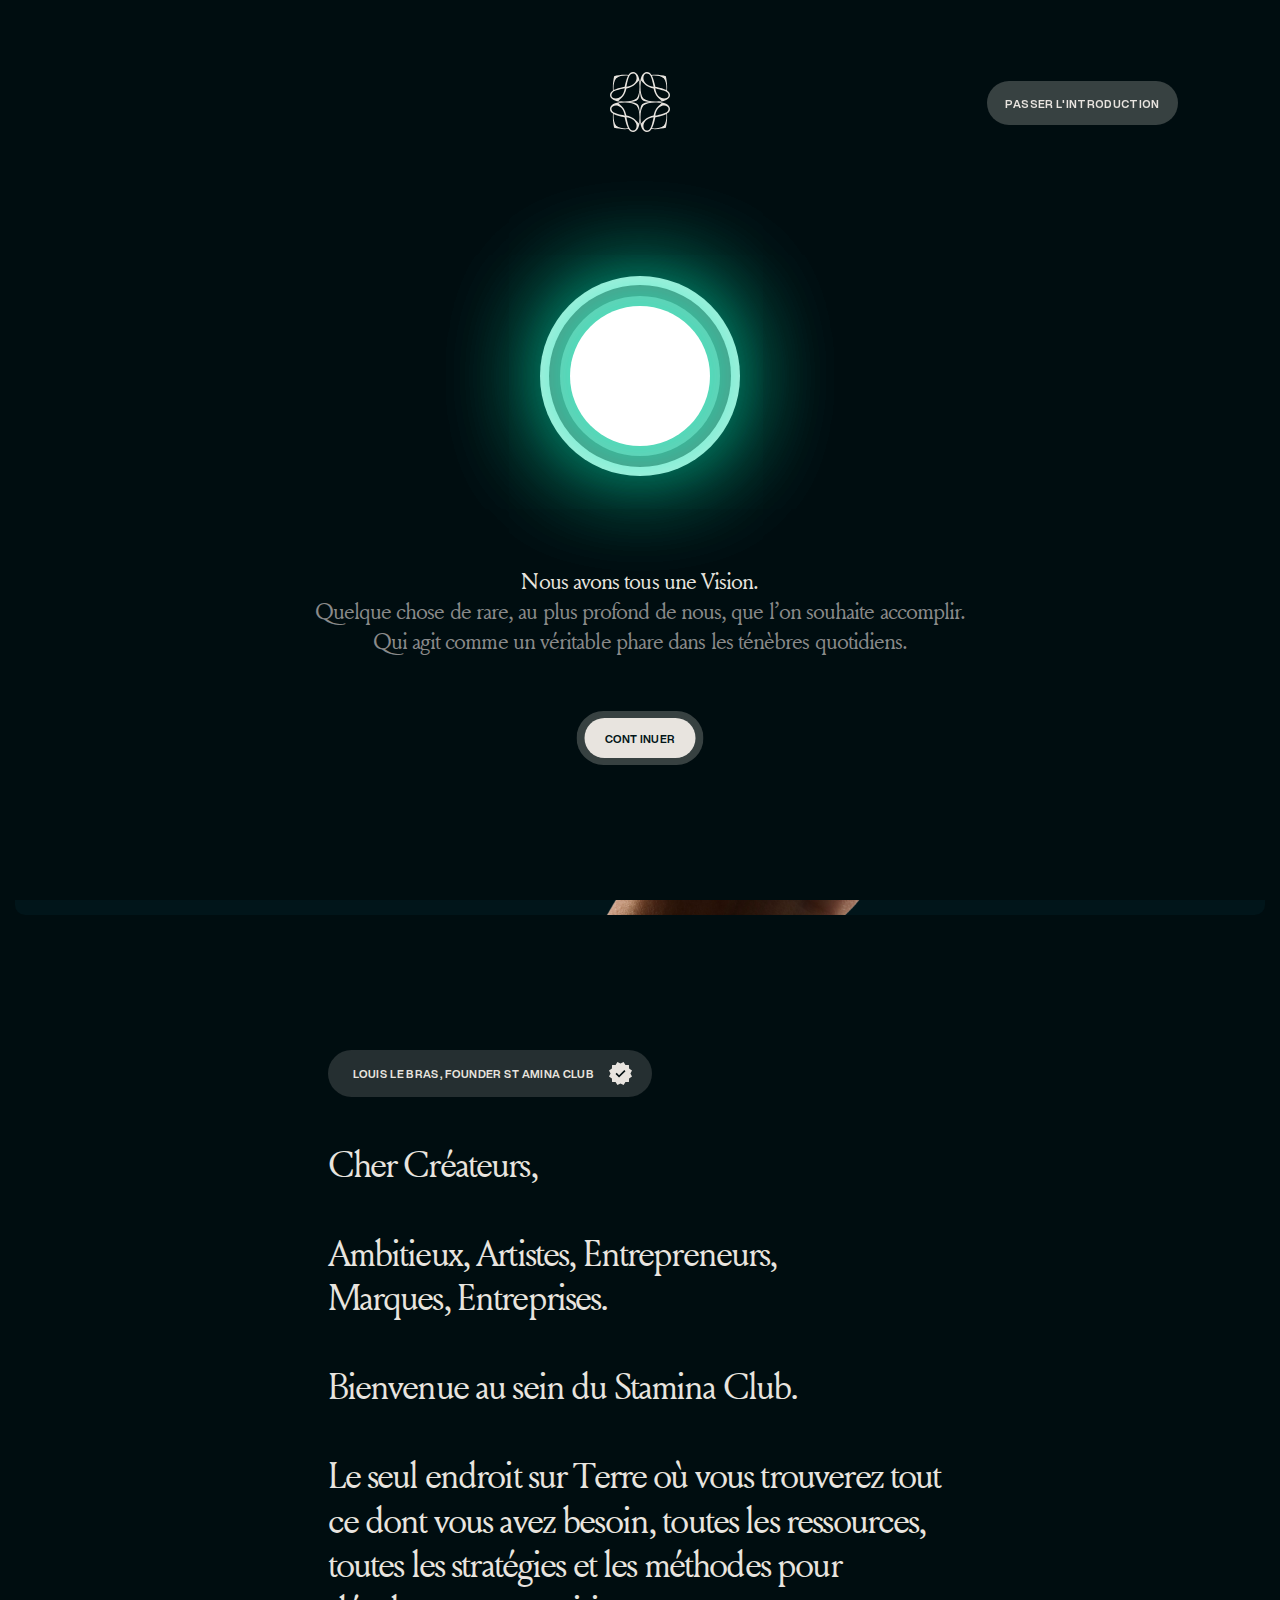
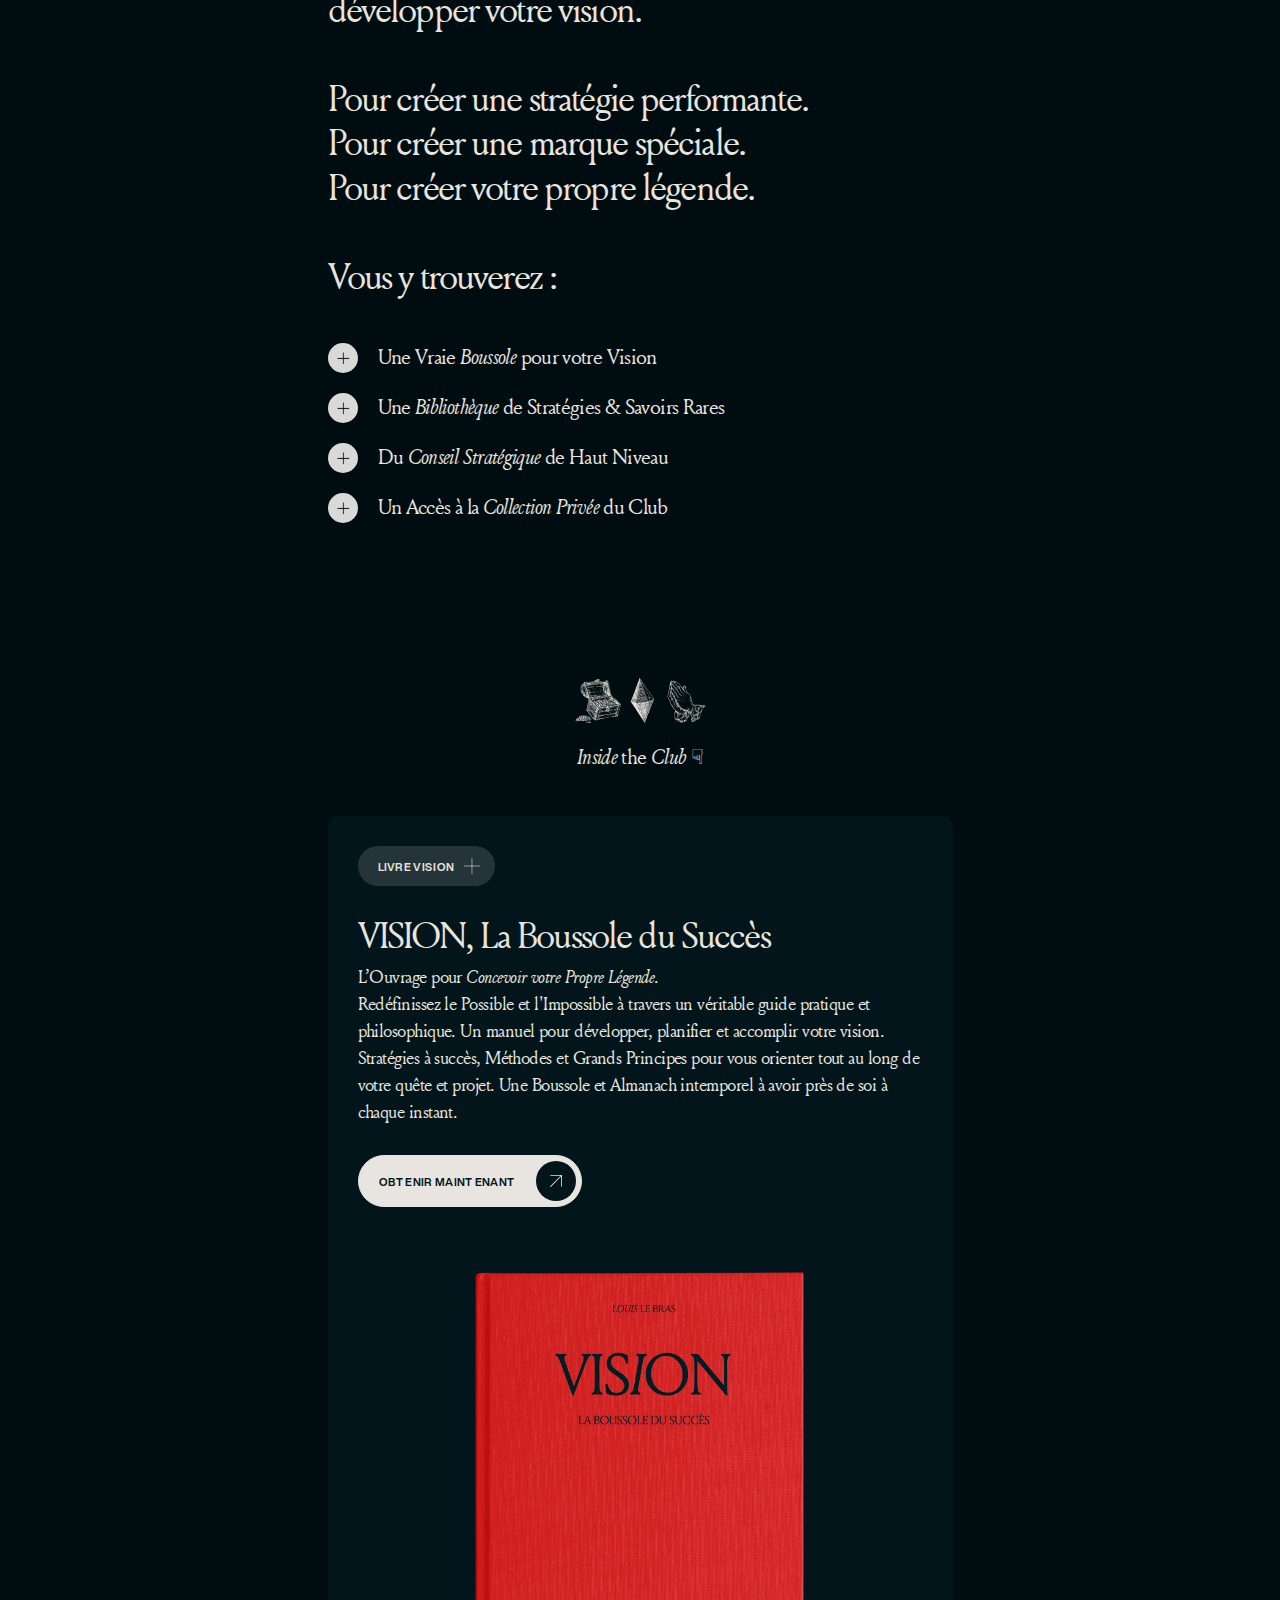
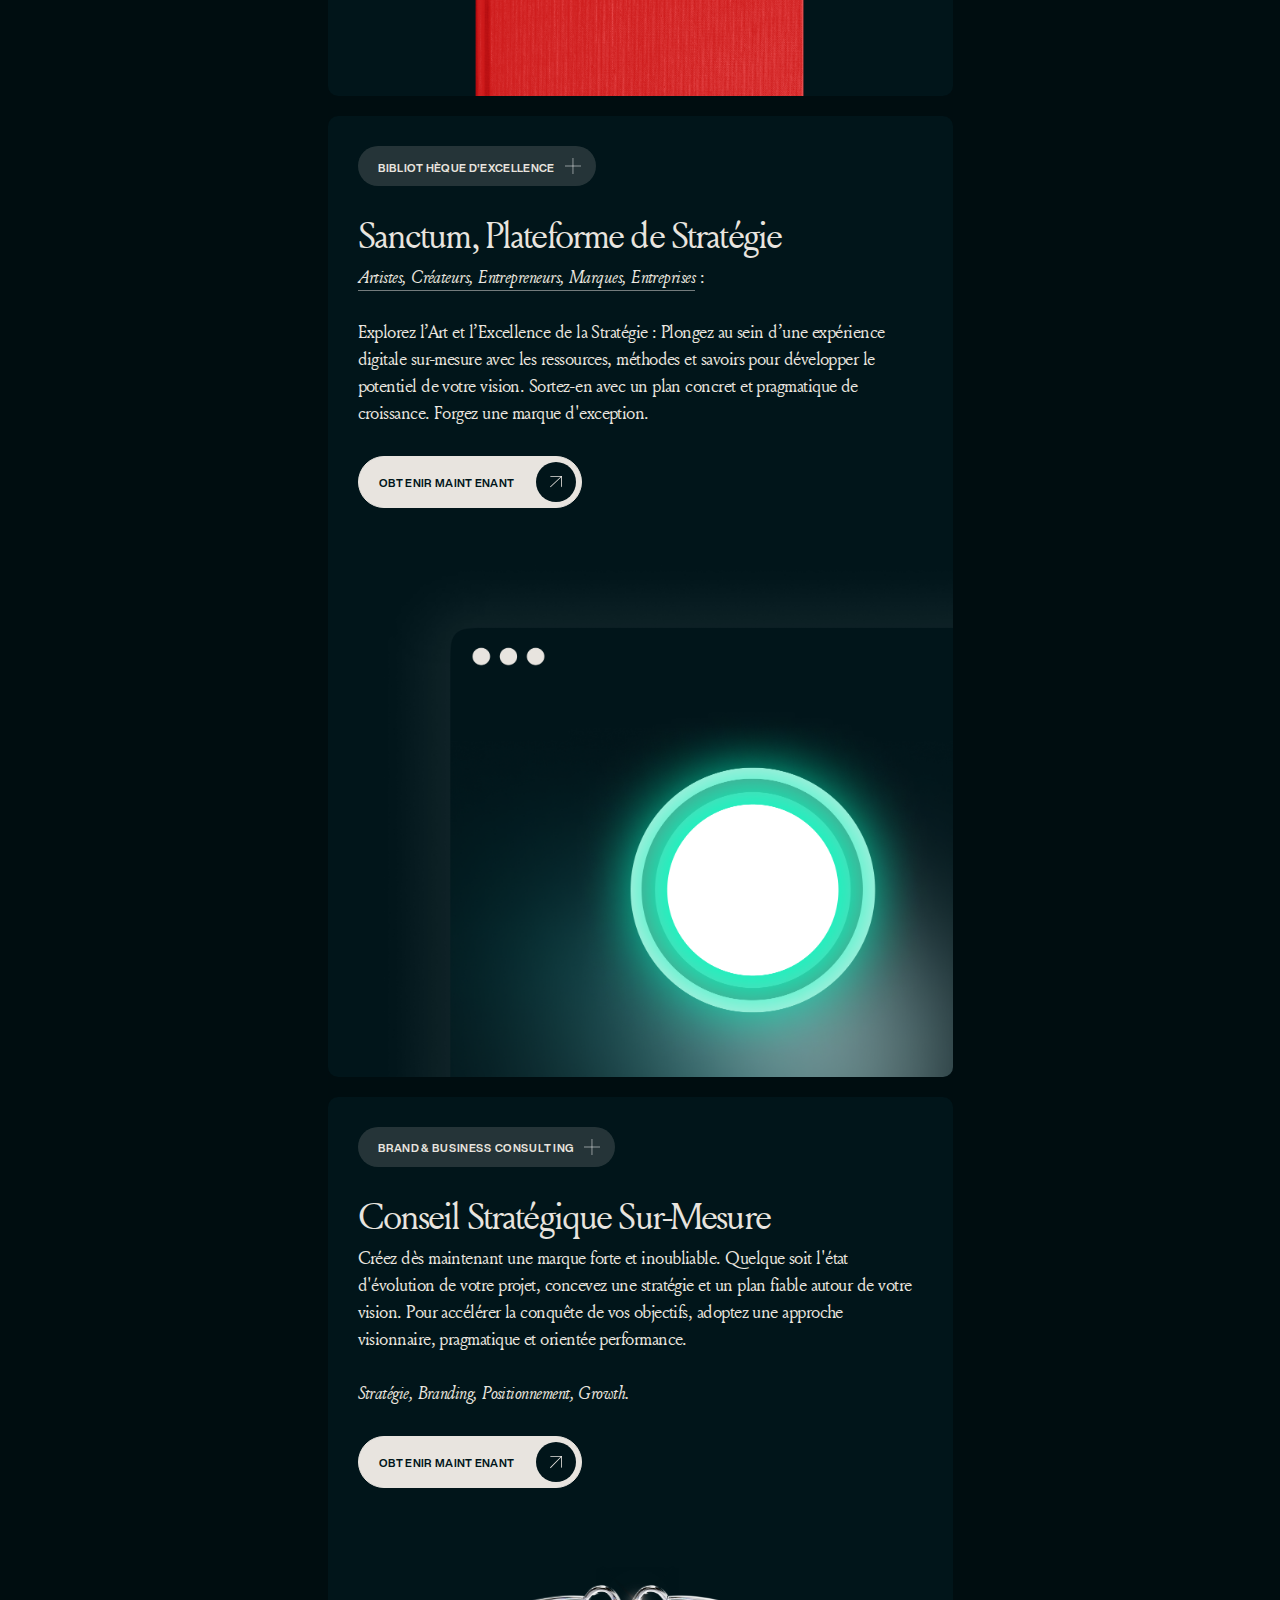
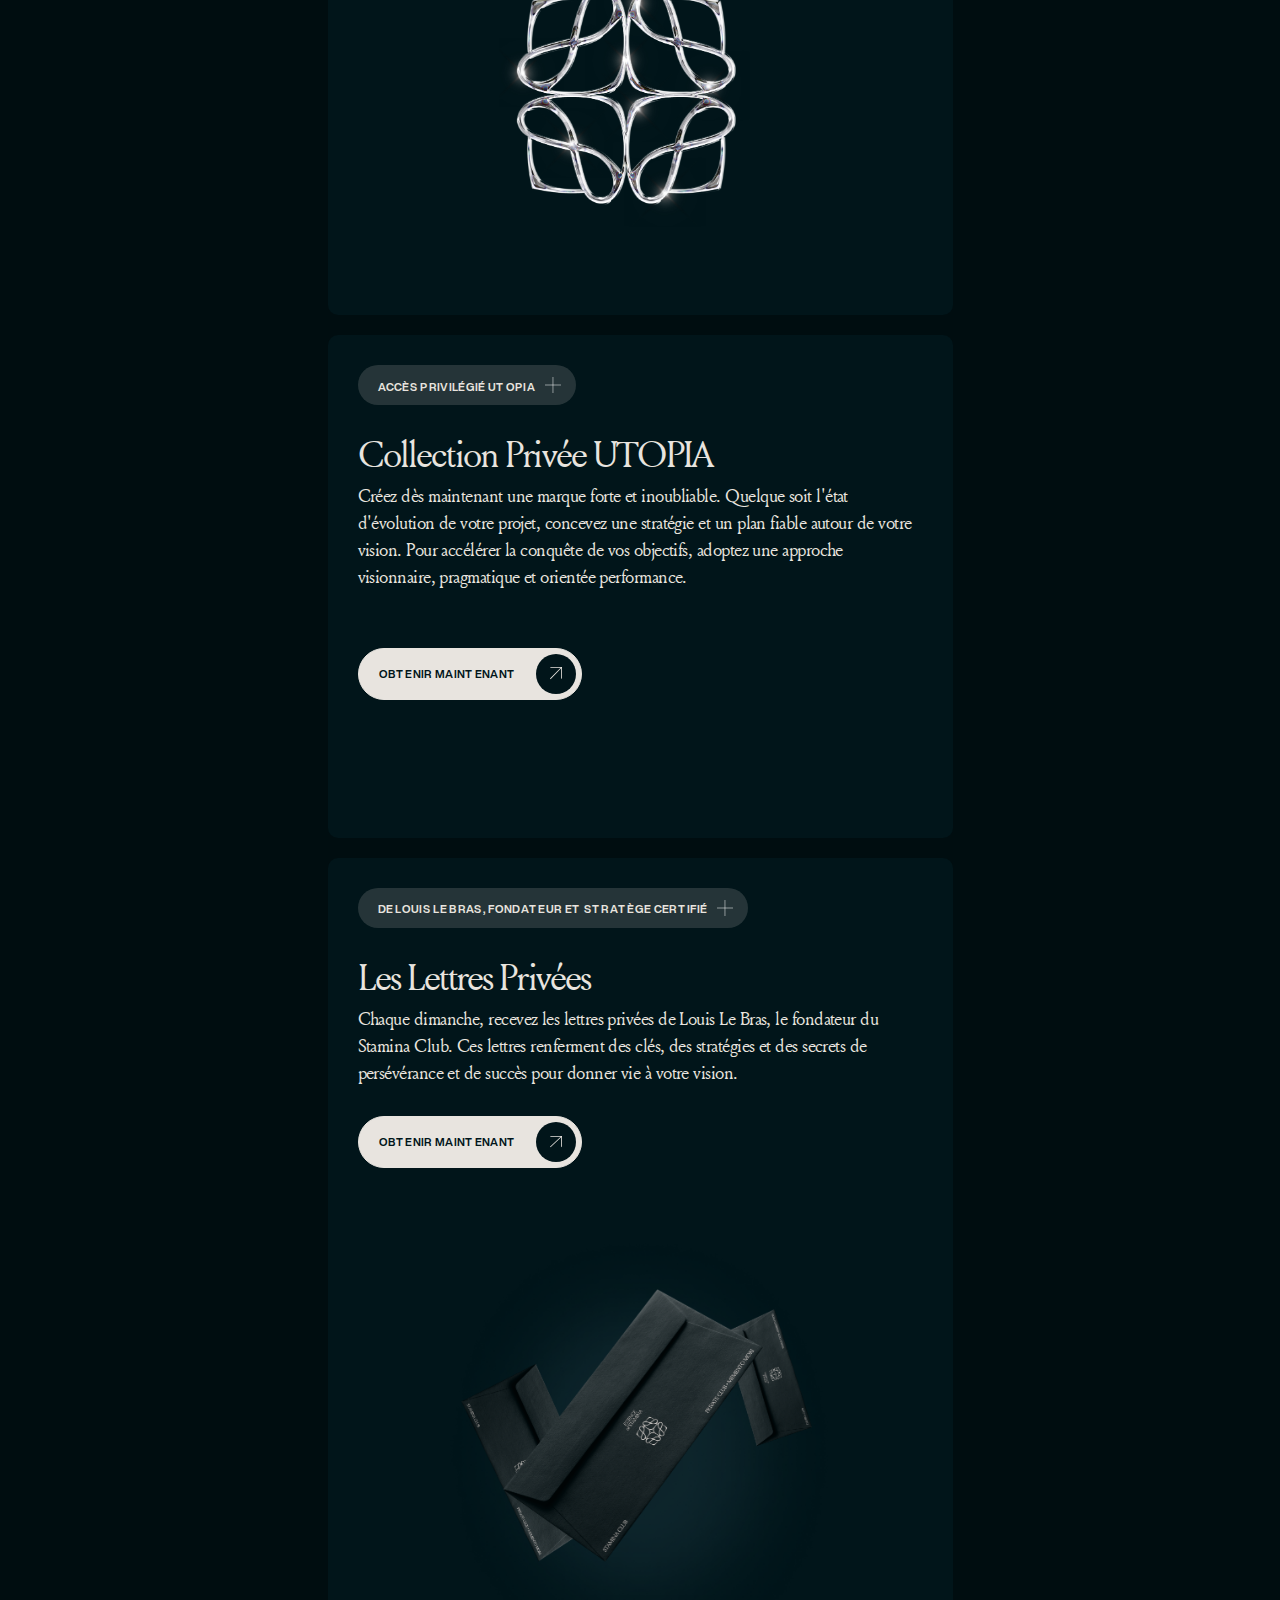
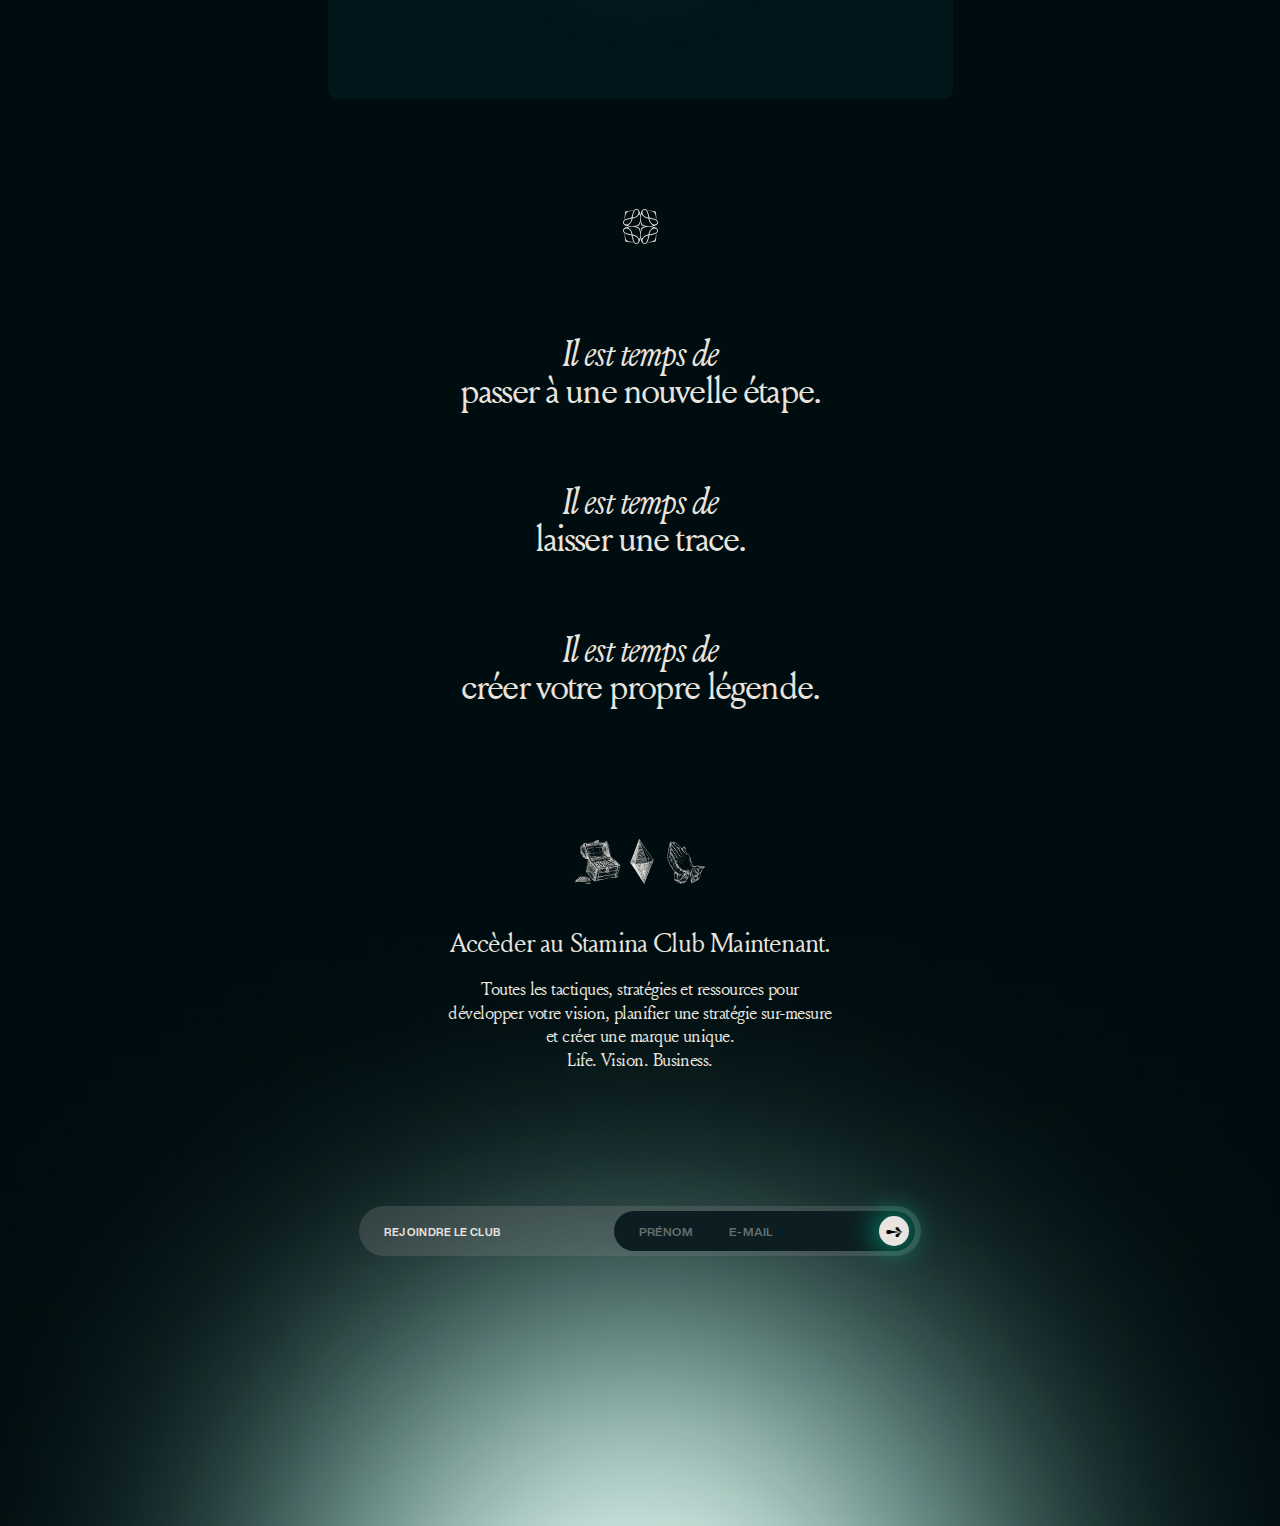
==== join/index.html @ f75997d5 "join" ====
<!DOCTYPE html>
<html lang="fr">

<head>
    <meta charset="UTF-8">
    <meta http-equiv="X-UA-Compatible" content="IE=edge">
    <meta name="viewport" content="width=device-width, initial-scale=1.0">
    <meta name="viewport" content="width=device-width, initial-scale=1, maximum-scale=1">
    <title>Stamina Club®</title>
    <link rel="stylesheet" href="../public/sources/css/main.css">
    <link rel="stylesheet" href="../public/sources/css/join/mainjoin.css">
    <script src="https://code.jquery.com/jquery-3.6.1.min.js"></script>

</head>

<body>
    <!-- <div class="loader">

        <div class="container-img-loader">
            <img src="../public/content/brand-assets/logo-loader.svg"
                alt="trademark Stamina Vision® Louis Le Bras Donloulou®" />

        </div>
    </div> -->

    <div class="logo-fixed-header">
        <img src="../public/content/brand-assets/monogram-staminaclub-white.svg" alt="">
    </div>






    <header class="fixed-bar-join">

        <a href="../" class="main-button-join">
            <div class="box-button-join nav-item-typo"><span>Rejoindre le Stamina Club </span>
                <img src="../public/content/brand-assets/join/padlock.svg" alt="">
            </div>

        </a>
    </header>

    <div class="narrative">
        <div class="slide-narrative slide1">
            <div class="skip-button nav-item-typo">
                passer l'introduction
            </div>
            <div class="header-narrative">
                <img src="../public/content/brand-assets/monogram-staminaclub-white.svg" alt="">
            </div>
            <div class="content-slide">
                <div class="container-halo">
                    <div class="circle1"></div>
                    <div class="circle2"></div>
                    <div class="circle3"></div>
                    <div class="circle4"></div>
                </div>
                <p class="">
                    Nous avons tous une Vision. <br>
                    <span>
                        Quelque chose de rare, au plus profond de nous, que l’on souhaite accomplir. <br
                            class="no-mobile">
                        Qui agit comme un véritable phare dans les ténèbres quotidiens.
                    </span>
                </p>
            </div>
            <div class="button-next next1">
                <p class="nav-item-typo">Continuer</p>
            </div>
        </div>
        <div class="slide-narrative slide2">
            <div class="header-narrative">
                <img src="../public/content/brand-assets/monogram-staminaclub-white.svg" alt="">
            </div>
            <div class="content-slide">
                <div class="container-halo">
                    <div class="circle1"></div>
                    <div class="circle2"></div>
                    <div class="circle3"></div>
                    <div class="circle4"></div>
                </div>
                <p class="">
                    Chacun des choix que nous faisons durant notre existence, <br class="no-mobile">
                    influencent l’accomplissement de cette vision. <br class="no-mobile">
                    <span>
                        Parfois avec succès. Parfois avec chance. Parfois sans.
                    </span>
                </p>
            </div>
            <div class="button-next next2">
                <p class="nav-item-typo">Continuer</p>
            </div>
        </div>
        <div class="slide-narrative slide3">
            <div class="header-narrative">
                <img src="../public/content/brand-assets/monogram-staminaclub-white.svg" alt="">
            </div>
            <div class="content-slide">
                <div class="container-halo">
                    <div class="circle1"></div>
                    <div class="circle2"></div>
                    <div class="circle3"></div>
                    <div class="circle4"></div>
                </div>
                <p class="">
                    Et s’il n’était en réalité aucune question de chances, mais seulement de probabilités ? <br
                        class="no-mobile">
                    <span>
                        Qui augmentent en utilisant certaines combinaisons, qui garantissent le succès <br
                            class="no-mobile">
                        de nos choix et de nos actions. On les nomme “stratégies”, “plans”, “méthodes”.
                </p>
            </div>
            <div class="button-next next3">
                <p class="nav-item-typo">Continuer</p>
            </div>
        </div>
        <div class="slide-narrative slide4">
            <div class="header-narrative">
                <img src="../public/content/brand-assets/monogram-staminaclub-white.svg" alt="">
            </div>
            <div class="content-slide">
                <div class="container-halo">
                    <div class="circle1"></div>
                    <div class="circle2"></div>
                    <div class="circle3"></div>
                    <div class="circle4"></div>
                </div>
                <p class="">
                    Imaginez un écosystème basé sur ces combinaisons. <br class="no-mobile">
                    <span>
                        Un lieu d’excellence rempli de clés et savoirs, de stratégies, de tactiques et d’inspiration.
                        <br class="no-mobile">
                        Pour matérialiser votre
                        vision, développer des stratégies performantes et laisser votre trace.
                    </span>
                </p>
            </div>
            <div class="button-next next4">
                <p class="nav-item-typo">Continuer</p>
            </div>
        </div>
        <div class="slide-narrative slide5">
            <div class="header-narrative">
                <img src="../public/content/brand-assets/monogram-staminaclub-white.svg" alt="">
            </div>
            <div class="content-slide">
                <div class="container-halo">
                    <div class="circle1"></div>
                    <div class="circle2"></div>
                    <div class="circle3"></div>
                    <div class="circle4"></div>
                </div>
                <p class="">
                    Artistes, Créateurs, Entrepreneurs, Marques, Entreprises, <br class="no-mobile">
                    Bienvenue au Stamina Club. <br>
                    Là d’ou viennnent ceux qui ont le choix.<br>
                    <span>
                        Stratégies, Ressources Rares, Collection Privée, Conseil & Consulting, Private Services.
                    </span>
                </p>
            </div>
            <div class="button-next next5">
                <p class="nav-item-typo">Continuer</p>
            </div>
        </div>

    </div>



    <main>
        <section class="heading-join-section">
            <img class="logo-join" src="../public/content/brand-assets/join/logo-fixed-join-page.svg" alt="">
            <div class="description-join-head-part">

                <h1 class="main-title">Il est Temps de Créer <br>
                    Votre Propre <span class="italic">Vision</span>.
                </h1>
                <div class="badge-club-text nav-item-typo">Club privé de stratèges</div>
                <p class="text-small">Bienvenue au Stamina Club. <br>
                    Le Lieu d'Excellence pour développer votre vision, planifier une stratégie sur-mesure et
                    créer une marque unique. Découvrez les stratégies avancées, les méthodes inédites et les
                    ressources
                    rares utilisées par
                    les plus grands artistes, entrepreneurs et sociétés du Fortune 500.
                    <!-- <br class="mobile-only"> Un
                    Club. Une Vision. Une Marque
                    importante du siècle. -->
                </p>

                <div class="fill-to-join-component">
                    <p class="nav-item-typo">Rejoindre le Club</p>
                    <div id="mc_embed_signup">
                        <form
                            action="https://staminamemoriae.us17.list-manage.com/subscribe/post?u=49c2959a62e9693b6da57ec51&amp;id=571db5ad32&amp;f_id=004751e0f0"
                            method="post" id="mc-embedded-subscribe-form" name="mc-embedded-subscribe-form"
                            class="validate" target="_self">
                            <div id="mc_embed_signup_scroll">
                                <div class="div-inputs">
                                    <div class="mc-field-group">
                                        <input type="text" placeholder="Prénom" name="FNAME" class="required "
                                            id="mce-FNAME" required />
                                    </div>
                                    <div class="mc-field-group">
                                        <input type="email" placeholder="E-mail" name="EMAIL" class="required email"
                                            id="mce-EMAIL" required />
                                    </div>
                                </div>
                                <div hidden="true"><input type="hidden" name="tags" value="6501716"></div>
                                <div id="mce-responses" class="clear foot">
                                    <div class="response" id="mce-error-response" style="display: none"></div>
                                    <div class="response" id="mce-success-response" style="display: none"></div>
                                </div>

                                <div style="position: absolute; left: -5000px" aria-hidden="true">
                                    <input type="text" name="b_49c2959a62e9693b6da57ec51_571db5ad32" tabindex="-1"
                                        value="" />
                                </div>
                                <div class="optionalParent ">
                                    <!-- <img src="./public/content/brand-assets/monogram-staminaclub-dark.svg" alt=""> -->
                                    <div class="clear foot">
                                        <input type="submit" value="➺" name="subscribe" id="mc-embedded-subscribe"
                                            class="nav-item-typo" />
                                    </div>
                                </div>
                            </div>
                        </form>
                    </div>
                </div>
                <p class="nav-item-typo nospammessage">Pas de spam. Jamais.</p>
            </div>
            <img class="cover-heading-join" src="../public/content/brand-assets/join/heading-mockup-staminaclub.png"
                alt="">
        </section>



        <section class="container-message-join">
            <div class="pill-subtitle">
                <p class="nav-item-typo">Louis Le Bras, Founder Stamina Club</p>
                <img src="../public/content/brand-assets/join/certified-light-icon.svg" alt="">
            </div>
            <p class="secondary-title main-intro-text">
                Cher Créateurs, <br> <br>

                Ambitieux, Artistes, Entrepreneurs, <br>
                Marques, Entreprises. <br> <br>

                Bienvenue au sein du Stamina Club. <br> <br>

                Le seul endroit sur Terre où vous trouverez tout ce dont vous avez besoin, toutes les ressources, toutes
                les stratégies et les méthodes pour développer votre vision. <br> <br>
                Pour créer une stratégie performante. <br>
                Pour créer une marque spéciale. <br>
                Pour créer votre propre légende. <br> <br>

                Vous y trouverez :


            </p>

            <div class="bullet-list-benefits">
                <div class="benefit-bullet">
                    <img src="../public/content/brand-assets/join/bullet-point.svg" alt="">
                    <p class="text-classic">Une Vraie <span class="italic">Boussole</span> pour votre Vision</p>
                </div>
                <div class="benefit-bullet">
                    <img src="../public/content/brand-assets/join/bullet-point.svg" alt="">
                    <p class="text-classic">Une <span class="italic">Bibliothèque</span> de Stratégies & Savoirs Rares
                    </p>
                </div>
                <div class="benefit-bullet">
                    <img src="../public/content/brand-assets/join/bullet-point.svg" alt="">
                    <p class="text-classic">Du <span class="italic">Conseil Stratégique</span> de Haut Niveau</p>
                </div>
                <div class="benefit-bullet">
                    <img src="../public/content/brand-assets/join/bullet-point.svg" alt="">
                    <p class="text-classic">Un Accès à la <span class="italic">Collection Privée</span> du Club</p>
                </div>
            </div>


            <img class="spacer-image" src="../public/content/brand-assets/join/icons-branding-staminaclub.svg" alt="">
            <p style="text-align: center;" class="text-classic"> <span class="italic">Inside </span> the <span
                    class="italic">
                    Club</span> ☟
            </p>
        </section>



        <section class="container-blocks-landing">
            <div class="main-content-firstblock">
                <div class="pill-inside-content">
                    <p class="nav-item-typo">LIVRE VISION</p>
                    <img src="../public/content/brand-assets/join/icon-plus.svg" alt="">
                </div>
                <p class="secondary-title">VISION, La Boussole du Succès</p>
                <p class="text-small">
                    L’Ouvrage pour <span class="italic">Concevoir votre Propre Légende</span>. <br>Redéfinissez le
                    Possible et l'Impossible à
                    travers un véritable guide pratique et philosophique. Un manuel pour développer, planifier et
                    accomplir
                    votre vision. Stratégies à succès,
                    Méthodes et
                    Grands Principes pour vous
                    orienter tout au long de votre quête et projet.
                    Une Boussole et Almanach intemporel à avoir près de soi à chaque instant.



                </p>
                <a href="" class="button-inside-card">
                    <p class="nav-item-typo">Obtenir maintenant</p>
                    <div class="background-arrow">
                        <img src="../public/content/brand-assets/join/arrow.svg" alt="">
                    </div>
                </a>
                <img class="cover-book-vision"
                    src="../public/content/medias/cover-thin-vision-book-louislebras-staminaclub.png" alt="">

            </div>
            <div class="main-content-firstblock">
                <div class="pill-inside-content">
                    <p class="nav-item-typo">Bibliothèque d'Excellence</p>
                    <img src="../public/content/brand-assets/join/icon-plus.svg" alt="">
                </div>
                <p class="secondary-title">Sanctum, Plateforme de Stratégie</p>
                <p class="text-small">
                    <span class="italic underlined-type1">Artistes, Créateurs, Entrepreneurs, Marques,
                        Entreprises</span> : <br> <br>


                    Explorez l’Art et
                    l’Excellence de la Stratégie : Plongez
                    au
                    sein d’une expérience digitale sur-mesure avec les ressources, méthodes et savoirs pour
                    développer le potentiel
                    de
                    votre vision. Sortez-en avec un plan concret et pragmatique de croissance. Forgez une marque
                    d'exception.
                    <!-- d'exception. <br> <br> -->
                    <!-- <span class="italic">Stratégie Globale, Self-care/Growth, <br> Vision / Branding, Culture / Life /
                        Business </span> -->
                </p>
                <a href="" class="button-inside-card">
                    <p class="nav-item-typo">Obtenir maintenant</p>
                    <div class="background-arrow">
                        <img src="../public/content/brand-assets/join/arrow.svg" alt="">
                    </div>
                </a>

                <img class="sanctum-cover" src="../public/content/brand-assets/join/sanctum-mockup-staminaclub.png"
                    alt="">
            </div>
            <div class="main-content-firstblock">
                <div class="pill-inside-content">
                    <p class="nav-item-typo">Brand & Business Consulting</p>
                    <img src="../public/content/brand-assets/join/icon-plus.svg" alt="">
                </div>
                <p class="secondary-title">Conseil Stratégique Sur-Mesure</p>
                <p class="text-small">
                    Créez dès maintenant une marque forte et inoubliable.
                    Quelque soit l'état d'évolution de votre projet, concevez une stratégie et un plan fiable autour de
                    votre vision. Pour accélérer la
                    conquête de vos objectifs, adoptez une approche visionnaire, pragmatique et orientée performance.
                    <br> <br>

                    <span class="italic">
                        Stratégie, Branding, Positionnement, Growth.
                    </span>

                </p>
                <a href="" class="button-inside-card">
                    <p class="nav-item-typo">Obtenir maintenant</p>
                    <div class="background-arrow">
                        <img src="../public/content/brand-assets/join/arrow.svg" alt="">
                    </div>
                </a>
                <img class="cover-consulting" src="../public/content/brand-assets/join/chrome-logo.png" alt="">

            </div>
            <div class="main-content-firstblock">
                <div class="pill-inside-content">
                    <p class="nav-item-typo">Accès Privilégié Utopia</p>
                    <img src="../public/content/brand-assets/join/icon-plus.svg" alt="">
                </div>
                <p class="secondary-title">Collection Privée UTOPIA</p>
                <p class="text-small">
                    Créez dès maintenant une marque forte et inoubliable.
                    Quelque soit l'état d'évolution de votre projet, concevez une stratégie et un plan fiable autour de
                    votre vision. Pour accélérer la
                    conquête de vos objectifs, adoptez une approche visionnaire, pragmatique et orientée performance.
                    <br> <br>



                </p>
                <a href="" class="button-inside-card">
                    <p class="nav-item-typo">Obtenir maintenant</p>
                    <div class="background-arrow">
                        <img src="../public/content/brand-assets/join/arrow.svg" alt="">
                    </div>
                </a>
                <img class="cover-consulting" src="../public/content/brand-assets/join/" alt="">

            </div>
            <div class="main-content-firstblock">
                <div class="pill-inside-content">
                    <p class="nav-item-typo">De Louis Le Bras, Fondateur et Stratège Certifié</p>
                    <img src="../public/content/brand-assets/join/icon-plus.svg" alt="">
                </div>
                <p class="secondary-title">Les Lettres Privées</p>
                <p class="text-small">
                    Chaque dimanche, recevez les lettres privées de Louis Le Bras, le fondateur du Stamina Club. Ces
                    lettres renferment des
                    clés, des stratégies et des secrets de persévérance et de succès pour donner vie à votre vision.


                </p>
                <a href="" class="button-inside-card">
                    <p class="nav-item-typo">Obtenir maintenant</p>
                    <div class="background-arrow">
                        <img src="../public/content/brand-assets/join/arrow.svg" alt="">
                    </div>
                </a>
                <img class="cover-letters" src="../public/content/brand-assets/join/letters-mockup-staminaclub.png"
                    alt="">

            </div>
            <!-- <div>
            <div class="main-spacer"></div>
            <p class="main-title">Le <span class="italic">Stamina</span> Club™</p>
            <p style="margin-top: 10px;" class="big-text-classic">
                Behind the Scene. Origine & Vision.
            </p>
           </div> -->
        </section>

        <section class="footer-join">
            <img class="icon-monogram-transition" src="../public/content/brand-assets/monogram-staminaclub-white.svg"
                alt="">

            <p class="secondary-title">
                <span class="italic">Il est temps de</span> <br>
                passer à une nouvelle étape. <br> <br> <br>

                <span class="italic">Il est temps de</span> <br>
                laisser une trace. <br> <br> <br>

                <span class="italic">Il est temps de</span> <br>
                créer votre propre légende.
            </p>

            <img class="spacer-image" src="../public/content/brand-assets/join/icons-branding-staminaclub.svg" alt="">


            <p class="big-text-classic">Accèder au Stamina Club Maintenant.</p>
            <p class="text-small">Toutes les tactiques, stratégies et ressources pour développer votre vision,
                planifier une stratégie sur-mesure et créer
                une marque unique. <br>
                Life. Vision. Business.</p>

            <div class="fill-to-join-component">
                <p class="nav-item-typo">Rejoindre le Club</p>
                <div id="mc_embed_signup">
                    <form
                        action="https://staminamemoriae.us17.list-manage.com/subscribe/post?u=49c2959a62e9693b6da57ec51&amp;id=571db5ad32&amp;f_id=004751e0f0"
                        method="post" id="mc-embedded-subscribe-form" name="mc-embedded-subscribe-form" class="validate"
                        target="_self">
                        <div id="mc_embed_signup_scroll">
                            <div class="div-inputs">
                                <div class="mc-field-group">
                                    <input type="text" placeholder="Prénom" name="FNAME" class="required "
                                        id="mce-FNAME" required />
                                </div>
                                <div class="mc-field-group">
                                    <input type="email" placeholder="E-mail" name="EMAIL" class="required email"
                                        id="mce-EMAIL" required />
                                </div>
                            </div>
                            <div hidden="true"><input type="hidden" name="tags" value="6501716"></div>
                            <div id="mce-responses" class="clear foot">
                                <div class="response" id="mce-error-response" style="display: none"></div>
                                <div class="response" id="mce-success-response" style="display: none"></div>
                            </div>

                            <div style="position: absolute; left: -5000px" aria-hidden="true">
                                <input type="text" name="b_49c2959a62e9693b6da57ec51_571db5ad32" tabindex="-1"
                                    value="" />
                            </div>
                            <div class="optionalParent ">
                                <!-- <img src="./public/content/brand-assets/monogram-staminaclub-dark.svg" alt=""> -->
                                <div class="clear foot">
                                    <input type="submit" value="➺" name="subscribe" id="mc-embedded-subscribe"
                                        class="nav-item-typo" />
                                </div>
                            </div>
                        </div>
                    </form>
                </div>
            </div>




        </section>


        <section class="footer">
            <img class="footer-halo" src="../public/content/brand-assets/join/halo-footer.png" alt="">
        </section>




    </main>

    <script src="../public/sources/js/join-header.js"></script>
    <script src="../public/sources/js/narrative.js"></script>
    <!-- <script src="../public/sources/js/fixed-header.js"></script> -->

</body>

</html>
---- public/sources/css/main.css ----
article,aside,details,figcaption,figure,footer,header,main,menu,nav,section,summary{display:block}audio,canvas,progress,video{display:inline-block;vertical-align:middle}[hidden],audio:not([controls]),template{display:none;height:0}*{-webkit-box-sizing:inherit;box-sizing:inherit;padding:0;margin:0;font-size:inherit;line-height:inherit}:after,:before{-webkit-box-sizing:inherit;box-sizing:inherit}:after,:before{vertical-align:inherit;text-decoration:inherit}:root{-webkit-box-sizing:border-box;box-sizing:border-box;-ms-overflow-style:-ms-autohiding-scrollbar;-webkit-text-size-adjust:100%;-ms-text-size-adjust:100%;text-rendering:optimizeLegibility}html{-webkit-tap-highlight-color:rgba(0,0,0,0);-webkit-tap-highlight-color:transparent}a{background:transparent}a:focus{outline:thin dotted}a:active,a:hover{outline:0}iframe,img,svg{vertical-align:middle}embed,iframe,object{max-width:100%}abbr[title]{border-bottom:none;text-decoration:underline;-webkit-text-decoration:underline dotted;text-decoration:underline dotted}b,strong{font-weight:inherit}code,kbd,pre,samp{font-family:monospace,monospace;font-size:1em}pre{white-space:pre;white-space:pre-wrap;word-wrap:break-word;overflow:auto;margin:1em 0}nav ol,nav ul{list-style:none}img{border:0;-ms-interpolation-mode:bicubic}svg:not(:root){overflow:hidden}fieldset,legend{border:0}legend{white-space:normal;color:inherit;display:table;max-width:100%;padding:0}select{cursor:pointer}select:-moz-focusring{color:transparent;text-shadow:0 0 0 #000}button[disabled],input[disabled]{cursor:default}button::-moz-focus-inner,input::-moz-focus-inner{border:0;padding:0}button,input,select,textarea{vertical-align:baseline;font:inherit;background:none;border-radius:0;margin:0}button,input,select{overflow:visible}input{appearance:none;-moz-appearance:none;-webkit-appearance:none}input::-moz-focus-inner{border:0;padding:0}input[type=checkbox],input[type=radio]{cursor:pointer;padding:0}input[type=checkbox]{-moz-appearance:checkbox;-webkit-appearance:checkbox}input[type=radio]{-moz-appearance:radio;-webkit-appearance:radio}input[type=number]{width:auto}input[type=number]::-webkit-inner-spin-button,input[type=number]::-webkit-outer-spin-button{height:auto}button,input[type=button],input[type=reset],input[type=submit]{appearance:button;-moz-appearance:button;-webkit-appearance:button;cursor:pointer}textarea{vertical-align:top;overflow:auto;resize:vertical;-moz-appearance:none;-webkit-appearance:none}table{border-collapse:collapse;border-spacing:0;table-layout:fixed}progress{display:inline-block;vertical-align:baseline}menu{margin:1em 0;padding:0 0 0 40px}hr{-webkit-box-sizing:content-box;box-sizing:content-box;height:0;overflow:visible}sup{position:relative;top:-0.5em;font-size:75%;line-height:0;vertical-align:baseline}@font-face{font-family:"Stamina";src:url("../../content/fonts/staminaregular.woff2") format("woff2"),url("../../content/fonts/staminaregular.woff") format("woff");font-display:swap;font-style:normal;font-weight:400}@font-face{font-family:"Stamina Italic";src:url("../../content/fonts/staminaitalic.woff2") format("woff2"),url("../../content/fonts/staminaitalic.woff") format("woff");font-display:swap;font-style:normal;font-weight:400}@font-face{font-family:"Stamina Bold";src:url("../../content/fonts/staminabold.woff2") format("woff2"),url("../../content/fonts/staminabold.woff") format("woff");font-display:swap;font-style:normal;font-weight:800}.loader{width:100%;height:100vh;background-color:#000d10;position:fixed;top:0px;left:0px;z-index:-99999999999;display:-webkit-box;display:-ms-flexbox;display:flex;-webkit-box-align:center;-ms-flex-align:center;align-items:center;-webkit-box-pack:center;-ms-flex-pack:center;justify-content:center;-webkit-animation:appearLoader 3s ease;animation:appearLoader 3s ease;opacity:0;display:flex}.loader .container-img-loader{position:absolute;left:50%;top:49%;-webkit-transform:translate(-50%,-50%);transform:translate(-50%,-50%);display:-webkit-box;display:-ms-flexbox;display:flex;-webkit-box-align:center;-ms-flex-align:center;align-items:center;-webkit-box-pack:center;-ms-flex-pack:center;justify-content:center;-webkit-box-orient:vertical;-webkit-box-direction:normal;-ms-flex-direction:column;flex-direction:column}.loader .container-img-loader p{margin-top:30px;font-size:10px;color:#e8e4df}.loader .container-img-loader img{z-index:200!important;-webkit-transition:0.3s;transition:0.3s;position:relative;opacity:1;height:10vh}@-webkit-keyframes fadeUp{0%{bottom:100px;opacity:0}to{bottom:30px;opacity:1}}@keyframes fadeUp{0%{bottom:100px;opacity:0}to{bottom:30px;opacity:1}}@-webkit-keyframes appearLoader{0%{opacity:1;display:-webkit-box;display:flex;z-index:999}59%{opacity:1}90%{opacity:0;display:-webkit-box;display:flex;z-index:999}91%{display:none;z-index:-99999999999}to{display:none}}@keyframes appearLoader{0%{opacity:1;display:-webkit-box;display:-ms-flexbox;display:flex;z-index:999}59%{opacity:1}90%{opacity:0;display:-webkit-box;display:-ms-flexbox;display:flex;z-index:999}91%{display:none;z-index:-99999999999}to{display:none}}@media (max-width:800px){.loader .container-img-loader{top:43vh;left:51%}}@font-face{font-family:"Stamina";src:url("../../content/fonts/staminaregular.woff2") format("woff2"),url("../../content/fonts/staminaregular.woff") format("woff");font-display:swap;font-style:normal;font-weight:400}@font-face{font-family:"Stamina Italic";src:url("../../content/fonts/staminaitalic.woff2") format("woff2"),url("../../content/fonts/staminaitalic.woff") format("woff");font-display:swap;font-style:normal;font-weight:400}@font-face{font-family:"Stamina Bold";src:url("../../content/fonts/staminabold.woff2") format("woff2"),url("../../content/fonts/staminabold.woff") format("woff");font-display:swap;font-style:normal;font-weight:800}.color-light{color:#e8e4df}.color-dark{color:#021518}a{color:currentColor;text-decoration:none}.italic{font-family:"Stamina Italic"}@media (max-width:800px){.button-feed{margin-left:7.5%}}.heavy-title{font-family:"Stamina";font-size:calc(96px + (100vw - ((100vw - 850px) / 6 + 15px) * 2 - 1600px) * 0.0005 * 20);letter-spacing:-0.05em;line-height:100%;font-weight:400}@media (max-width:800px){.heavy-title{font-size:56px}}.main-title{font-family:"Stamina";font-size:calc(58px + (100vw - ((100vw - 850px) / 6 + 15px) * 2 - 1600px) * 0.0005 * 20);letter-spacing:-0.05em;line-height:100%;font-weight:400}@media (max-width:800px){.main-title{font-size:42px}}.secondary-title{font-family:"Stamina";font-size:calc(46px + (100vw - ((100vw - 850px) / 6 + 15px) * 2 - 1600px) * 0.0005 * 20);letter-spacing:-0.05em;line-height:100%;font-weight:400}@media (max-width:800px){.secondary-title{font-size:28px}}.mini-block-title{font-family:"Stamina";font-size:calc(36px + (100vw - ((100vw - 850px) / 6 + 15px) * 2 - 1600px) * 0.0005 * 20);letter-spacing:-0.05em;line-height:120%;font-weight:400}@media (max-width:800px){.mini-block-title{font-size:26px}}.button{padding:1.8vh 15px 1.7vh;border-radius:500px;background-color:#e8e4df;color:#021518;border:1px solid transparent;-webkit-transition:0.3s cubic-bezier(0.08,0.81,0.51,0.97);transition:0.3s cubic-bezier(0.08,0.81,0.51,0.97)}.button:hover{background-color:transparent;border:1px solid #e8e4df;color:#e8e4df}.button2{padding:1.8vh 20px 1.7vh;border-radius:500px;background-color:#e8e4df;color:#021518;border:1px solid transparent;-webkit-transition:0.3s cubic-bezier(0.08,0.81,0.51,0.97);transition:0.3s cubic-bezier(0.08,0.81,0.51,0.97)}.button2:hover{background-color:#000d10;border:1px solid #000d10;color:#e8e4df}@media (min-width:1400px){.button2{padding:1.2vh 20px 1.07vh}}.button3{padding:1.8vh 20px 1.7vh;border-radius:500px;background-color:#e8e4df;color:#021518;border:1px solid transparent;-webkit-transition:0.3s cubic-bezier(0.08,0.81,0.51,0.97);transition:0.3s cubic-bezier(0.08,0.81,0.51,0.97)}.button3:hover{background-color:rgba(255,255,255,0);-webkit-backdrop-filter:blur(10px);backdrop-filter:blur(10px);border:1px solid #e8e4df;color:#e8e4df}@media (min-width:1400px){.button3{padding:1.2vh 20px 1.07vh}}.button4{padding:1.8vh 20px 1.7vh;border-radius:500px;background-color:#021518;color:#e8e4df;border:1px solid transparent;-webkit-transition:0.3s cubic-bezier(0.08,0.81,0.51,0.97);transition:0.3s cubic-bezier(0.08,0.81,0.51,0.97)}.button4:hover{-webkit-backdrop-filter:blur(10px);backdrop-filter:blur(10px);border:1px solid #021518;color:#021518;background-color:transparent}@media (min-width:1400px){.button4{padding:1.2vh 20px 1.07vh}}.button5{padding:1.8vh 20px 1.7vh;border-radius:500px;background-color:#021518;color:#e8e4df;border:1px solid transparent;-webkit-transition:0.3s cubic-bezier(0.08,0.81,0.51,0.97);transition:0.3s cubic-bezier(0.08,0.81,0.51,0.97)}.button5:hover{-webkit-backdrop-filter:blur(10px);backdrop-filter:blur(10px);border:1px solid #e8e4df;color:#e8e4df;background-color:transparent}@media (min-width:1400px){.button5{padding:1.2vh 20px 1.07vh}}@-webkit-keyframes fadebutton{0%{-webkit-box-shadow:0px 0px 60px 0px rgba(0,255,194,0.5);box-shadow:0px 0px 60px 0px rgba(0,255,194,0.5)}50%{-webkit-box-shadow:0px 0px 15px 0px rgba(0,255,194,0.5);box-shadow:0px 0px 15px 0px rgba(0,255,194,0.5)}to{-webkit-box-shadow:0px 0px 60px 0px rgba(0,255,194,0.5);box-shadow:0px 0px 60px 0px rgba(0,255,194,0.5)}}@keyframes fadebutton{0%{-webkit-box-shadow:0px 0px 60px 0px rgba(0,255,194,0.5);box-shadow:0px 0px 60px 0px rgba(0,255,194,0.5)}50%{-webkit-box-shadow:0px 0px 15px 0px rgba(0,255,194,0.5);box-shadow:0px 0px 15px 0px rgba(0,255,194,0.5)}to{-webkit-box-shadow:0px 0px 60px 0px rgba(0,255,194,0.5);box-shadow:0px 0px 60px 0px rgba(0,255,194,0.5)}}.text-small{font-family:"Stamina";font-size:calc(23px + (100vw - ((100vw - 850px) / 6 + 15px) * 2 - 1600px) * 0.0005 * 20);letter-spacing:-0.03em;line-height:130%;font-weight:300}@media (max-width:800px){.text-small{font-size:15px}}.text-nano{font-family:"Stamina";font-size:calc(20px + (100vw - ((100vw - 850px) / 6 + 15px) * 2 - 1600px) * 0.0005 * 20);letter-spacing:-0.03em;line-height:130%}@media (max-width:800px){.text-nano{font-size:13px}}.text-classic{font-family:"Stamina";font-size:calc(26px + (100vw - ((100vw - 850px) / 6 + 15px) * 2 - 1600px) * 0.0005 * 20);letter-spacing:-0.03em;line-height:130%;font-weight:300}@media (max-width:800px){.text-classic{font-size:18px}}.big-text-classic{font-family:"Stamina";font-size:calc(32px + (100vw - ((100vw - 850px) / 6 + 15px) * 2 - 1600px) * 0.0005 * 20);letter-spacing:-0.03em;line-height:140%}@media (max-width:800px){.big-text-classic{font-size:20px}}.classic-link{text-transform:uppercase;font-size:calc(16px + (100vw - ((100vw - 850px) / 6 + 15px) * 2 - 1600px) * 0.0005 * 20);font-family:"Stamina Bold";text-transform:uppercase;letter-spacing:0.04em;line-height:100%}.underlined-type1{outline:0;text-decoration:none;color:currentColor;position:relative;cursor:pointer}.underlined-type1:after{content:"";width:100%;position:absolute;left:0;bottom:-2px;opacity:0.5;border-width:0 0 1px;border-style:solid}@media (max-width:800px){.classic-link{font-size:12px;line-height:130%}}.nav-item-sidebar{font-family:"Stamina";font-size:calc(25px + (100vw - ((100vw - 850px) / 6 + 15px) * 2 - 1600px) * 0.0005 * 20);letter-spacing:-0.04em;line-height:100%}@media (min-width:1100px){.nav-item-sidebar{font-size:18px}}@media (min-width:1400px){.nav-item-sidebar{font-size:22px}}@media (max-width:800px){.nav-item-sidebar{font-size:18px;line-height:130%}}.nav-item-typo{text-align:center;text-transform:uppercase;font-size:calc(16.5px + (100vw - ((100vw - 850px) / 6 + 15px) * 2 - 1600px) * 0.0005 * 20);font-family:"Stamina Bold";text-transform:uppercase;letter-spacing:0.03em;line-height:100%;position:relative}@media (min-width:1100px){.nav-item-typo{font-size:11px}}@media (min-width:1400px){.nav-item-typo{font-size:12px}}@media (max-width:800px){.nav-item-typo{font-size:10px;line-height:130%}.mini-nav-item-typo{font-size:10px;line-height:100%}}.centered-bold-text{width:100%;text-align:center;text-transform:uppercase;font-size:calc(16.5px + (100vw - ((100vw - 850px) / 6 + 15px) * 2 - 1600px) * 0.0005 * 20);font-family:"Stamina Bold";font-weight:800;text-transform:uppercase;letter-spacing:0.04em;line-height:150%}@media (min-width:1100px){.centered-bold-text{font-size:11px}}@media (min-width:1400px){.centered-bold-text{font-size:12px}}@media (max-width:800px){.centered-bold-text{font-size:10px}}.logo-fixed-header{height:7.5vh;position:fixed;top:2.5vw;left:50%;-webkit-transform:translate(-50%,0%);transform:translate(-50%,0%);opacity:0;z-index:90;-webkit-transition:0.3s ease;transition:0.3s ease;mix-blend-mode:difference}.logo-fixed-header img{height:100%}.darkHeader{opacity:1}@media (max-width:800px){.logo-fixed-header{top:5vh;height:7.5vh}}nav{width:-webkit-fit-content;width:-moz-fit-content;width:fit-content;display:-webkit-box;display:-ms-flexbox;display:flex;padding:4px 5px;border-radius:500px;position:fixed;bottom:4vh;background:rgba(203,197,188,0.58);-webkit-backdrop-filter:blur(12.5px);backdrop-filter:blur(12.5px);z-index:101}.nav-item{padding:1.7vh 15px 1.6vh;border-radius:500px}.nav-item:hover{background-color:#e8e4df}.active-item-menu{background-color:#e8e4df}.menu-item{margin-right:5px;cursor:pointer}.club-item{margin-right:5px}@media (min-width:1400px){.nav-item{padding:1.2vh 20px 1.07vh}}@media (max-width:800px){.nav-item{padding:1.7vh 15px 1.6vh}}.loader{width:100%;height:100vh;background-color:#000d10;position:fixed;top:0px;left:0px;z-index:-99999999999;display:-webkit-box;display:-ms-flexbox;display:flex;-webkit-box-align:center;-ms-flex-align:center;align-items:center;-webkit-box-pack:center;-ms-flex-pack:center;justify-content:center;-webkit-animation:appearLoader 3s ease;animation:appearLoader 3s ease;opacity:0;display:flex}.loader .container-img-loader{position:absolute;left:50%;top:49%;-webkit-transform:translate(-50%,-50%);transform:translate(-50%,-50%);display:-webkit-box;display:-ms-flexbox;display:flex;-webkit-box-align:center;-ms-flex-align:center;align-items:center;-webkit-box-pack:center;-ms-flex-pack:center;justify-content:center;-webkit-box-orient:vertical;-webkit-box-direction:normal;-ms-flex-direction:column;flex-direction:column}.loader .container-img-loader p{margin-top:30px;font-size:10px;color:#e8e4df}.loader .container-img-loader img{z-index:200!important;-webkit-transition:0.3s;transition:0.3s;position:relative;opacity:1;height:10vh}@keyframes fadeUp{0%{bottom:100px;opacity:0}to{bottom:30px;opacity:1}}@keyframes appearLoader{0%{opacity:1;display:-webkit-box;display:-ms-flexbox;display:flex;z-index:999}59%{opacity:1}90%{opacity:0;display:-webkit-box;display:-ms-flexbox;display:flex;z-index:999}91%{display:none;z-index:-99999999999}to{display:none}}@media (max-width:800px){.loader .container-img-loader{top:43vh;left:51%}}.sidebar{width:35vw;height:80vh;background-color:#01151a;position:fixed;bottom:-100vh;border-radius:10px;z-index:100;display:-webkit-box;display:-ms-flexbox;display:flex;-webkit-box-align:center;-ms-flex-align:center;align-items:center;-webkit-box-pack:start;-ms-flex-pack:start;justify-content:flex-start;-webkit-box-orient:vertical;-webkit-box-direction:normal;-ms-flex-direction:column;flex-direction:column;-webkit-transition:0.2s cubic-bezier(0.08,0.81,0.51,0.97);transition:0.2s cubic-bezier(0.08,0.81,0.51,0.97)}.back-blur-layer-sidebar{position:fixed;background-color:rgba(230,230,230,0);width:100vw;height:100vh;bottom:0;z-index:-10;opacity:0;-webkit-backdrop-filter:blur(15px);backdrop-filter:blur(15px);-webkit-transition:0.2s cubic-bezier(0.08,0.81,0.51,0.97);transition:0.2s cubic-bezier(0.08,0.81,0.51,0.97);cursor:pointer}.to-back-blur{z-index:99;opacity:1}.close-sidebar{color:#e8e4df;margin-top:20px;padding:7px 8px 6px;border-radius:40px;background-color:#1f3436;width:-webkit-fit-content;width:-moz-fit-content;width:fit-content;-webkit-transition:0.3s cubic-bezier(0.08,0.81,0.51,0.97);transition:0.3s cubic-bezier(0.08,0.81,0.51,0.97);cursor:pointer}.close-sidebar:hover{background-color:#e8e4df;color:#021518}.indication-sidebar-txt{color:#e8e4df;width:85%;text-align:left;margin-top:20px}.nav-menu-sidebar{display:-webkit-box;display:-ms-flexbox;display:flex;-webkit-box-orient:vertical;-webkit-box-direction:normal;-ms-flex-direction:column;flex-direction:column;width:85%;margin-top:10px;color:#e8e4df}.nav-item-sidebar{margin-bottom:15px}.monogram-sidebar{position:absolute;bottom:100px;width:40px}.to-left-menu{opacity:1;bottom:2vh}@media (min-width:1100px){.sidebar{width:30vw}.monogram-sidebar{width:40px;bottom:100px}}@media (min-width:1400px){.sidebar{width:25vw}.monogram-sidebar{width:40px;bottom:100px}}@media (max-width:800px){.sidebar{width:calc(100% - 40px);height:80vh}.nav-item-sidebar{margin-bottom:10px}.monogram-sidebar{width:40px}}.content-block-nano{width:100%;height:21vh;position:relative;border-radius:10px;margin-bottom:10px;overflow:hidden}.content-block-nano .inside-mini-block{padding:25px 25px}.content-block-nano .inside-mini-block .text-small{margin-top:5px}@media (min-width:1100px){.content-block-nano{height:25vh}}@media (max-width:800px){.content-block-nano{height:25vh}}.content-block-mini{width:100%;height:31vh;position:relative;border-radius:10px;margin-bottom:10px;overflow:hidden}.content-block-mini .inside-mini-block{padding:25px 25px;z-index:30;position:relative}.content-block-mini .inside-mini-block .text-small{margin-top:5px}@media (max-width:800px){.content-block-mini{height:34vh}}.floating-image-block-mini{width:100%;height:100%;position:absolute;top:0;left:0;-o-object-fit:cover;object-fit:cover;z-index:1}.content-block-semi{width:100%;height:53vh;position:relative;border-radius:10px;margin-bottom:10px;overflow:hidden}.content-block-semi .inside-mini-block{padding:25px 25px}.content-block-semi .inside-mini-block .text-small{margin-top:5px}.floating-image-block-semi{width:38%;height:auto;position:absolute;top:60%;left:50%;-webkit-transform:translate(-50%,-50%);transform:translate(-50%,-50%)}.content-block-classic{width:100%;height:65vh;position:relative;border-radius:10px;margin-bottom:10px;overflow:hidden}.content-block-classic .inside-mini-block{padding:25px 25px}.content-block-classic .inside-mini-block .text-small{margin-top:5px}.floating-image-classic-block{height:35vh;position:absolute;top:62.5%;left:50%;-webkit-transform:translate(-50%,-50%);transform:translate(-50%,-50%);-webkit-filter:saturate(0.9);filter:saturate(0.9)}@media (max-width:800px){.floating-image-classic-block{height:35vh}}.little-block-content{height:70vh}.infos-link-block{display:-webkit-box;display:-ms-flexbox;display:flex;-webkit-box-pack:justify;-ms-flex-pack:justify;justify-content:space-between;width:100%;padding:20px 20px;position:absolute;z-index:50}.infos-link-block a,.infos-link-block span{padding:1.45vh 20px 1.3vh;border-radius:500px;background-color:#e8e4df;color:#021518;-webkit-transition:0.3s cubic-bezier(0.08,0.81,0.51,0.97);transition:0.3s cubic-bezier(0.08,0.81,0.51,0.97);height:-webkit-fit-content;height:-moz-fit-content;height:fit-content;display:-webkit-box;display:-ms-flexbox;display:flex}.infos-link-block a:hover,.infos-link-block span:hover{-webkit-transform:scale(1.03);transform:scale(1.03)}.infos-double-link-block{display:-webkit-box;display:-ms-flexbox;display:flex;-webkit-box-pack:justify;-ms-flex-pack:justify;justify-content:space-between;width:100%;padding:15px 15px;position:absolute}.infos-double-link-block div{display:-webkit-box;display:-ms-flexbox;display:flex;-webkit-box-orient:vertical;-webkit-box-direction:normal;-ms-flex-direction:column;flex-direction:column;-webkit-box-align:start;-ms-flex-align:start;align-items:flex-start}.infos-double-link-block div .second-text-infos{background-color:#000d10;color:#e8e4df;text-align:left;margin-top:10px}.infos-double-link-block .link-solo-double{position:absolute;top:15px;right:15px}.infos-double-link-block a,.infos-double-link-block span{padding:1.45vh 20px 1.3vh;border-radius:500px;background-color:#e8e4df;color:#021518;-webkit-transition:0.3s cubic-bezier(0.08,0.81,0.51,0.97);transition:0.3s cubic-bezier(0.08,0.81,0.51,0.97);height:-webkit-fit-content;height:-moz-fit-content;height:fit-content;display:-webkit-box;display:-ms-flexbox;display:flex}.infos-double-link-block a:hover,.infos-double-link-block span:hover{-webkit-transform:scale(1.03);transform:scale(1.03)}.red-dot{width:10px;height:10px;margin-right:7px;border-radius:100px;background-color:red;position:relative}@media (max-width:800px){.red-dot{top:1px}}.infos-link-block-top{top:0}.infos-link-block-bottom{bottom:0}@media (max-width:800px){.content-block-classic{height:70vh}.little-block-content{height:75vh}}.double-content-block-classic{width:100%;display:-webkit-box;display:-ms-flexbox;display:flex;-webkit-box-pack:justify;-ms-flex-pack:justify;justify-content:space-between;margin-bottom:10px;position:relative}.double-content-block-classic .item-double-content-block{width:calc(50% - 5px);height:47vh;border-radius:10px;position:relative}.infos-link-double-block{display:-webkit-box;display:-ms-flexbox;display:flex;width:100%;padding:15px 15px;position:absolute}.infos-link-double-block div{border-radius:500px;width:100%;display:-webkit-box;display:-ms-flexbox;display:flex;-webkit-box-pack:justify;-ms-flex-pack:justify;justify-content:space-between;padding:1.5vh 15px 1.45vh;border-radius:500px;background-color:#e8e4df;color:#021518;-webkit-transition:0.3s cubic-bezier(0.08,0.81,0.51,0.97);transition:0.3s cubic-bezier(0.08,0.81,0.51,0.97)}.infos-link-double-block div:hover{-webkit-transform:scale(1.03);transform:scale(1.03)}.double-infos-link-block-top{top:0}.double-infos-link-block-bottom{bottom:0}@media (max-width:800px){.double-content-block-classic .item-double-content-block{height:46vh}}.dark-block{background-color:#000d10;color:#e8e4df}.light-block{background-color:#dbd5cd;color:#021518}.red-block{background-color:#290501;color:#021518}.full-centered-block-content{display:-webkit-box;display:-ms-flexbox;display:flex;-webkit-box-align:center;-ms-flex-align:center;align-items:center;-webkit-box-pack:justify;-ms-flex-pack:justify;justify-content:space-between;width:100%;-webkit-box-orient:vertical;-webkit-box-direction:normal;-ms-flex-direction:column;flex-direction:column;padding:2.5vw 2.5vw}.full-centered-block-content p{text-align:center}.bottom-text{padding:15px 20px;position:absolute;bottom:0}.top-text{padding:15px 20px;position:absolute;top:0}.keywords-list-block{display:-webkit-box;display:-ms-flexbox;display:flex;-ms-flex-wrap:wrap;flex-wrap:wrap;margin-top:10px}.keywords-list-block span{border:1px solid #021518;border-radius:300px;height:-webkit-fit-content;height:-moz-fit-content;height:fit-content;display:-webkit-box;display:-ms-flexbox;display:flex;-webkit-box-align:center;-ms-flex-align:center;align-items:center;-webkit-box-pack:center;-ms-flex-pack:center;justify-content:center;padding:5px 8px 4px 8px;line-height:100%;margin-right:7px;margin-bottom:7px}.stamina-os-block .logo-chrome-os{height:33vh;margin-top:13vh}.stamina-os-block .text-classic{margin-bottom:0vh}.stamina-os-block .button{margin-bottom:3vh}.brandos-image{width:45%}@media (max-width:1300px){.stamina-os-block .logo-chrome-os{margin-top:9vh;height:30vh}}@media (max-width:1000px){.stamina-os-block .logo-chrome-os{margin-top:10vh;height:30vh}}@media (max-width:800px){.stamina-os-block{padding:2.5vw 6.5vw}.stamina-os-block .logo-chrome-os{margin-top:12vh;height:30vh}}.home-private-collection img{width:100%;height:100%;-o-object-fit:cover;object-fit:cover;position:absolute;top:0vh;left:0;z-index:1;border-radius:10px}.home-private-collection .button3{position:absolute;z-index:1;bottom:2vh;left:50%;-webkit-transform:translate(-50%,-50%);transform:translate(-50%,-50%)}.journaldebord-container img{position:absolute;left:51%;top:45%;-webkit-transform:translate(-50%,-50%);transform:translate(-50%,-50%);height:30vh}@media (max-width:800px){.journaldebord-container img{height:28vh}}.inspiration-container{position:relative;overflow:hidden}.inspiration-container .inside-mini-block{padding:0}.inspiration-container img{position:absolute;left:72%;top:85%;-webkit-transform:translate(-50%,-50%);transform:translate(-50%,-50%);height:50vh}@media (max-width:800px){.inspiration-container img{height:40vh}}.double-content-block-coaching img{position:absolute;left:50%;top:60%;-webkit-transform:translate(-50%,-50%);transform:translate(-50%,-50%);width:70%}.coaching-prive img{width:30%}@media (max-width:800px){.double-content-block-coaching img{top:55%;width:70%}.coaching-prive img{width:40%}}.private-letters-container{display:-webkit-box;display:-ms-flexbox;display:flex;-webkit-box-align:center;-ms-flex-align:center;align-items:center;-webkit-box-pack:start;-ms-flex-pack:start;justify-content:flex-start;-webkit-box-orient:vertical;-webkit-box-direction:normal;-ms-flex-direction:column;flex-direction:column;position:relative;height:89vh;padding-top:7vh}.private-letters-container .text-small{font-size:17px}.private-letters-container .button3{position:absolute;bottom:40px;-webkit-box-shadow:0px 0px 35px 0px rgba(0,255,194,0.5);box-shadow:0px 0px 35px 0px rgba(0,255,194,0.5);-webkit-animation:2s linear infinite fadebutton;animation:2s linear infinite fadebutton}.private-letters-container .logo-join-club{height:14vh;position:relative}.private-letters-container .bg-private-letters{z-index:0;width:100%;height:100%;-o-object-fit:cover;object-fit:cover;-o-object-position:center;object-position:center;position:absolute;top:0;left:0}.private-letters-container p{color:#e8e4df;z-index:1;text-align:center;margin-top:25px;width:80%}.private-letters-container #mc_embed_signup{position:relative;display:-webkit-box;display:-ms-flexbox;display:flex;-webkit-box-align:center;-ms-flex-align:center;align-items:center;-webkit-box-pack:center;-ms-flex-pack:center;justify-content:center;width:auto;margin-top:30px;width:80%}.private-letters-container #mc_embed_signup_scroll{display:-webkit-box;display:-ms-flexbox;display:flex;-webkit-box-pack:center;-ms-flex-pack:center;justify-content:center;-webkit-box-align:center;-ms-flex-align:center;align-items:center;width:100%;font-family:"Stamina Bold";padding:0px 0px;background:rgba(203,197,188,0.197);-webkit-backdrop-filter:blur(12.5px);backdrop-filter:blur(12.5px);height:43px;border-radius:50px;padding:4px 5px 4px 15px}.private-letters-container #mc_embed_signup_scroll input{outline:none;border:none!important;position:relative;width:60%;height:100%;font-size:12px;position:relative;top:-2px;left:8px;resize:none}.private-letters-container #mc_embed_signup_scroll input::-webkit-input-placeholder{color:rgba(201,201,201,0.472)}.private-letters-container #mc_embed_signup_scroll input::-moz-placeholder{color:rgba(201,201,201,0.472)}.private-letters-container #mc_embed_signup_scroll input:-ms-input-placeholder{color:rgba(201,201,201,0.472)}.private-letters-container #mc_embed_signup_scroll input::-ms-input-placeholder{color:rgba(201,201,201,0.472)}.private-letters-container #mc_embed_signup_scroll input::placeholder{color:rgba(201,201,201,0.472)}.private-letters-container #mc_embed_signup_scroll .mc-field-group{width:75%;height:100%;height:-webkit-fit-content;height:-moz-fit-content;height:fit-content}.private-letters-container #mc_embed_signup_scroll .mc-field-group input{width:100%;height:100%;color:#e8e4df}.private-letters-container #mc_embed_signup_scroll .mc-field-group #mce-EMAIL{position:relative;left:-25px}.private-letters-container #mc_embed_signup_scroll #mce-EMAIL-HELPERTEXT,.private-letters-container #mc_embed_signup_scroll .mce-responses{width:0}.private-letters-container #mc_embed_signup_scroll .optionalParent{display:-webkit-box;display:-ms-flexbox;display:flex;-webkit-box-pack:end;-ms-flex-pack:end;justify-content:flex-end;width:40%;background-color:#e8e4df;height:100%;display:flex;-webkit-box-align:center;-ms-flex-align:center;align-items:center;-webkit-box-pack:center;-ms-flex-pack:center;justify-content:center;margin-left:1px;border-radius:50px;border:1px solid transparent;color:#021518;-webkit-transition:0.3s ease;transition:0.3s ease;cursor:pointer}.private-letters-container #mc_embed_signup_scroll .optionalParent:hover{background-color:transparent;border:1px solid #e8e4df;-webkit-transition:0.3s ease;transition:0.3s ease}.private-letters-container #mc_embed_signup_scroll .optionalParent:hover input{color:#e8e4df}.private-letters-container #mc_embed_signup_scroll .optionalParent img{position:relative;left:15px;height:50%}@media (max-width:800px){.private-letters-container #mc_embed_signup_scroll .optionalParent img{left:10px}}.private-letters-container #mc_embed_signup_scroll .optionalParent .clear,.private-letters-container #mc_embed_signup_scroll .optionalParent .foot{width:100%}.private-letters-container #mc_embed_signup_scroll .optionalParent input{font-family:"Stamina Bold";width:100%;text-align:center;position:relative;top:-2px;left:1px;border-top-right-radius:5px;border-bottom-right-radius:5px;height:100%;text-align:center;text-transform:uppercase;font-size:calc(17px + (100vw - ((100vw - 850px) / 6 + 15px) * 2 - 1600px) * 0.0005 * 20);font-family:"Stamina Bold";text-transform:uppercase;letter-spacing:0.03em;line-height:100%;position:relative}.private-letters-container .letter-image-join{height:27vh;position:relative;margin-top:15px;margin-bottom:20px;-webkit-filter:brightness(1.5);filter:brightness(1.5)}@media (min-width:1100px){.private-letters-container{height:85vh}.private-letters-container #mc_embed_signup_scroll .optionalParent input{font-size:11px;color:#021518}}@media (min-width:1400px){.private-letters-container{height:80vh}.private-letters-container #mc_embed_signup_scroll .optionalParent input{font-size:12px;color:#021518}}@media (max-width:800px){.private-letters-container{height:94vh;padding-top:10vh}.private-letters-container .button3{bottom:50px}.private-letters-container #mc_embed_signup_scroll .optionalParent input{font-size:10px;color:#021518}.private-letters-container .letter-image-join{height:25vh;margin-top:20px}}.sanctum-container{display:-webkit-box;display:-ms-flexbox;display:flex;-webkit-box-align:center;-ms-flex-align:center;align-items:center;-webkit-box-pack:start;-ms-flex-pack:start;justify-content:flex-start;-webkit-box-orient:vertical;-webkit-box-direction:normal;-ms-flex-direction:column;flex-direction:column;padding-top:13vh;height:85vh;position:relative;overflow:hidden}.sanctum-container .text-small{font-size:17px}.sanctum-container .bg-private-letters{z-index:0;width:100%;height:100%;-o-object-fit:cover;object-fit:cover;-o-object-position:center;object-position:center;position:absolute;top:0;left:0}.sanctum-container .logo-sanctum-container{width:70%;position:relative;left:5px}.sanctum-container .description-sanctum{margin-top:20px;width:80%;text-align:center;position:relative;z-index:10}.sanctum-container .inspi-cover-sanctum{position:absolute;left:72%;top:84%;-webkit-transform:translate(-50%,-50%);transform:translate(-50%,-50%);height:40vh}.sanctum-container .button3{position:absolute;bottom:40px;-webkit-box-shadow:0px 0px 35px 0px rgba(0,255,194,0.5);box-shadow:0px 0px 35px 0px rgba(0,255,194,0.5);-webkit-animation:2s linear infinite fadebutton;animation:2s linear infinite fadebutton}@media (min-width:1100px){.sanctum-container{height:85vh}}@media (min-width:1400px){.sanctum-container{height:80vh}}@media (max-width:800px){.sanctum-container{height:89vh}.sanctum-container .button3{bottom:50px}}.visionbook-container{display:-webkit-box;display:-ms-flexbox;display:flex;-webkit-box-align:center;-ms-flex-align:center;align-items:center;-webkit-box-pack:start;-ms-flex-pack:start;justify-content:flex-start;-webkit-box-orient:vertical;-webkit-box-direction:normal;-ms-flex-direction:column;flex-direction:column;padding-top:14vh;height:85vh;position:relative;overflow:hidden}.visionbook-container .text-small{font-size:17px}.visionbook-container .bg-private-letters{z-index:0;width:100%;height:100%;-o-object-fit:cover;object-fit:cover;-o-object-position:center;object-position:center;position:absolute;top:0;left:0}.visionbook-container .logo-vision-book-classic-block{height:13vh;position:relative}.visionbook-container .description-book-vision{position:relative;margin-top:15px;width:70%;text-align:center;z-index:10}.visionbook-container .book-cover-vision-classic-block{height:30vh;width:auto;position:absolute;bottom:80px;z-index:1}.visionbook-container .button3{position:absolute;bottom:40px;-webkit-box-shadow:0px 0px 35px 0px rgba(0,255,194,0.5);box-shadow:0px 0px 35px 0px rgba(0,255,194,0.5);-webkit-animation:2s linear infinite fadebutton;animation:2s linear infinite fadebutton}@media (min-width:1100px){.visionbook-container{height:85vh}.visionbook-container .book-cover-vision-classic-block{height:32vh;width:auto;position:absolute;bottom:80px}}@media (min-width:1400px){.visionbook-container{height:80vh}.visionbook-container .book-cover-vision-classic-block{height:32vh;width:auto;position:absolute;bottom:80px}}@media (max-width:800px){.visionbook-container{height:88vh}.visionbook-container .description-book-vision{width:75%}.visionbook-container .book-cover-vision-classic-block{height:32vh;width:auto;position:absolute;bottom:80px}.visionbook-container .button3{bottom:50px}}footer{position:relative;width:92vw;margin-left:-27vw;margin-top:20vh;margin-bottom:4vh;display:-webkit-box;display:-ms-flexbox;display:flex;-webkit-box-orient:vertical;-webkit-box-direction:normal;-ms-flex-direction:column;flex-direction:column;-webkit-box-align:center;-ms-flex-align:center;align-items:center;-webkit-box-pack:justify;-ms-flex-pack:justify;justify-content:space-between}.first-part-footer-links{display:-webkit-box;display:-ms-flexbox;display:flex;-webkit-box-orient:vertical;-webkit-box-direction:normal;-ms-flex-direction:column;flex-direction:column;-webkit-box-align:center;-ms-flex-align:center;align-items:center}.list-items-footer{display:-webkit-box;display:-ms-flexbox;display:flex;margin-bottom:15px}.item-footer-list{display:-webkit-box;display:-ms-flexbox;display:flex;margin-right:20px}.item-footer-list .nav-item-typo{line-height:125%;margin-right:5px}.title-item-footer{text-transform:uppercase;line-height:100%;font-size:calc(24px + (100vw - ((100vw - 850px) / 6 + 15px) * 2 - 1600px) * 0.0005 * 20);letter-spacing:-0.03em}.footer-logo{width:100%;margin-top:5vh}.footer-logo-mobile{display:none}@media (min-width:1250px){footer{width:100vw;margin-left:-34vw}.footer-logo{width:calc(100% - 80px)}}@media (max-width:800px){.footer-logo-mobile{display:block}.footer-logo-desktop{display:none}footer{margin-left:10px;margin-top:15vh;width:calc(100vw - 40px);margin-bottom:15vh}.list-items-footer{-webkit-box-orient:vertical;-webkit-box-direction:normal;-ms-flex-direction:column;flex-direction:column;-webkit-box-align:center;-ms-flex-align:center;align-items:center;margin-bottom:0}.item-footer-list{margin-right:0}.title-item-footer{font-size:16px!important;margin-bottom:15px;text-align:center}}body,html{width:100%;overflow-x:hidden}html{padding:0 4vw}body{position:relative;-webkit-font-smoothing:antialiased;-moz-osx-font-smoothing:grayscale;color:#021518;display:-webkit-box;display:-ms-flexbox;display:flex;-webkit-box-orient:vertical;-webkit-box-direction:normal;-ms-flex-direction:column;flex-direction:column;-webkit-box-align:center;-ms-flex-align:center;align-items:center;background-color:#e8e4df;width:100vw;margin-left:-4vw}main{width:38vw}@media (min-width:1250px){main{width:35vw}}.mobile-only{display:none}h1{font-family:"Stamina"}.main-spacer{margin-top:20vh}.nano-spacer{margin-top:1vh}@media (max-width:800px){html{padding:0 10px}body{margin:0px;position:relative;width:100%}main{width:100%}.mobile-only{display:block}.no-mobile{display:none}}
---- public/sources/css/join/mainjoin.css ----
.heading-join-section{background-color:#01151a;width:100%;height:100vh;border-radius:10px;overflow:hidden;position:relative}.heading-join-section .logo-join{height:45px;position:relative;width:auto;margin-left:45px;margin-top:45px}.heading-join-section .cover-heading-join{height:101vh;position:absolute;bottom:0;z-index:0;right:0vw}@media (max-width:800px){.heading-join-section{display:-webkit-box;display:-ms-flexbox;display:flex;-webkit-box-orient:vertical;-webkit-box-direction:normal;-ms-flex-direction:column;flex-direction:column;-webkit-box-pack:start;-ms-flex-pack:start;justify-content:flex-start;-webkit-box-align:start;-ms-flex-align:start;align-items:start;height:-webkit-fit-content;height:-moz-fit-content;height:fit-content}.heading-join-section .logo-join{margin-left:20px;margin-top:20px;height:40px}.heading-join-section .cover-heading-join{position:relative;height:66vh;width:120%;margin-top:-7vh;left:-10%;-o-object-fit:cover;object-fit:cover}}.description-join-head-part{max-width:500px;margin-left:45px;margin-top:45px;margin-top:11vh;z-index:1;position:relative}.description-join-head-part .text-small{margin-top:30px;width:35vw;max-width:500px;font-weight:200;letter-spacing:-0.04em;line-height:145%}.description-join-head-part .badge-club-text{position:relative;width:-webkit-fit-content;width:-moz-fit-content;width:fit-content;padding:9px 10px 8px;border:1px solid #e8e4df;border-radius:300px;margin-top:30px;-webkit-transition:0.3s;transition:0.3s;cursor:pointer}.description-join-head-part .badge-club-text:hover{background-color:#e8e4df;color:#021518}@media (max-width:800px){.description-join-head-part{width:100%;max-width:none;margin-left:0;padding:20px;margin-top:2vh;display:-webkit-box;display:-ms-flexbox;display:flex;-webkit-box-orient:vertical;-webkit-box-direction:normal;-ms-flex-direction:column;flex-direction:column;-webkit-box-pack:center;-ms-flex-pack:center;justify-content:center}.description-join-head-part .main-title{font-size:36px;width:100%}.description-join-head-part .text-small{width:90%;max-width:none}.description-join-head-part .badge-club-text{margin-top:20px}}.fill-to-join-component{width:100%;display:-webkit-box;display:-ms-flexbox;display:flex;-webkit-box-pack:justify;-ms-flex-pack:justify;justify-content:space-between;border-radius:104px;background:rgba(127,130,130,0.29);padding:5px 6px 5px 25px;-webkit-box-align:center;-ms-flex-align:center;align-items:center;margin-top:15vh}.fill-to-join-component p{width:-webkit-fit-content;width:-moz-fit-content;width:fit-content;position:relative;top:0.5px}#mc_embed_signup{display:-webkit-box;display:-ms-flexbox;display:flex;-webkit-box-pack:justify;-ms-flex-pack:justify;justify-content:space-between;border-radius:64px;background:#0c1e21;padding:5px 6px 5px 25px}.div-inputs{display:-webkit-box;display:-ms-flexbox;display:flex}#mc_embed_signup_scroll{display:-webkit-box;display:-ms-flexbox;display:flex;-webkit-box-pack:justify;-ms-flex-pack:justify;justify-content:space-between;-webkit-box-align:center;-ms-flex-align:center;align-items:center}#mc_embed_signup_scroll input{outline:none;border:none!important;position:relative;resize:none;font-family:"Stamina Bold";font-size:12px;text-transform:uppercase}#mc_embed_signup_scroll input::-webkit-input-placeholder{color:rgba(201,201,201,0.472)}#mc_embed_signup_scroll input::-moz-placeholder{color:rgba(201,201,201,0.472)}#mc_embed_signup_scroll input:-ms-input-placeholder{color:rgba(201,201,201,0.472)}#mc_embed_signup_scroll input::-ms-input-placeholder{color:rgba(201,201,201,0.472)}#mc_embed_signup_scroll input::placeholder{color:rgba(201,201,201,0.472)}#mc_embed_signup_scroll #mce-FNAME{width:90px;color:#e8e4df}#mc_embed_signup_scroll #mce-EMAIL{width:150px;color:#e8e4df}#mc_embed_signup_scroll #mc-embedded-subscribe{background-color:#e8e4df;width:30px;height:30px;display:-webkit-box;display:-ms-flexbox;display:flex;-webkit-box-align:center;-ms-flex-align:center;align-items:center;-webkit-box-pack:center;-ms-flex-pack:center;justify-content:center;border-radius:100px;font-size:22px;font-weight:200;-webkit-box-shadow:0px 0px 30px 0px rgba(0,255,194,0.8);box-shadow:0px 0px 30px 0px rgba(0,255,194,0.8);-webkit-transition:0.3s ease-out;transition:0.3s ease-out}#mc_embed_signup_scroll #mc-embedded-subscribe:hover{-webkit-box-shadow:0px 0px 50px 0px rgb(0,255,194);box-shadow:0px 0px 50px 0px rgb(0,255,194);-webkit-transition:0.3s ease;transition:0.3s ease}.nospammessage{width:100%;text-align:right;margin-top:15px}@media (max-width:800px){.fill-to-join-component{margin-top:30px;width:100%;padding:5px 6px 5px 6px}.fill-to-join-component p{display:none}#mc_embed_signup{width:100%;padding:5px 6px 5px 20px}#mc-embedded-subscribe-form{width:100%}#mc_embed_signup_scroll{width:100%;position:relative;display:-webkit-box;display:-ms-flexbox;display:flex;-webkit-box-pack:justify;-ms-flex-pack:justify;justify-content:space-between;height:35px}#mc_embed_signup_scroll #mc-embedded-subscribe{position:absolute;right:0px;top:0px;background-color:#e8e4df;width:35px;height:35px;color:black}}.container-message-join{width:50%;display:-webkit-box;display:-ms-flexbox;display:flex;-webkit-box-orient:vertical;-webkit-box-direction:normal;-ms-flex-direction:column;flex-direction:column;margin-top:15vh}.container-message-join .main-intro-text{line-height:120%;margin-top:5vh}@media (max-width:800px){.container-message-join{width:90%;margin-top:10vh}}.pill-subtitle{width:-webkit-fit-content;width:-moz-fit-content;width:fit-content;padding:12px 20px 12px 25px;border-radius:104px;background:rgba(127,130,130,0.29);display:-webkit-box;display:-ms-flexbox;display:flex;-webkit-box-align:center;-ms-flex-align:center;align-items:center}.pill-subtitle img{margin-left:15px}.bullet-list-benefits{width:100%;margin-top:5vh;display:-webkit-box;display:-ms-flexbox;display:flex;-webkit-box-orient:vertical;-webkit-box-direction:normal;-ms-flex-direction:column;flex-direction:column}.benefit-bullet{display:-webkit-box;display:-ms-flexbox;display:flex;margin-bottom:20px}.benefit-bullet img{width:30px;margin-right:20px}.container-blocks-landing{width:50%;margin-top:5vh}.container-blocks-landing .pill-inside-content{width:-webkit-fit-content;width:-moz-fit-content;width:fit-content;padding:12px 15px 12px 20px;border-radius:104px;background:rgba(127,130,130,0.29);display:-webkit-box;display:-ms-flexbox;display:flex;-webkit-box-align:center;-ms-flex-align:center;align-items:center;margin-bottom:30px}.container-blocks-landing .pill-inside-content p{position:relative;top:1px}.container-blocks-landing .pill-inside-content img{margin-left:10px}@media (max-width:800px){.container-blocks-landing{width:100%}.container-blocks-landing .pill-inside-content{margin-bottom:20px}}.main-content-firstblock{width:100%;height:-webkit-fit-content;height:-moz-fit-content;height:fit-content;border-radius:10px;background-color:#01151a;padding:30px;margin-bottom:20px;overflow:hidden;position:relative}.main-content-firstblock p{z-index:1;position:relative}.main-content-firstblock .text-small{margin-top:10px;line-height:150%!important}.button-inside-card{background-color:#e8e4df;display:-webkit-box;display:-ms-flexbox;display:flex;-webkit-box-align:center;-ms-flex-align:center;align-items:center;width:-webkit-fit-content;width:-moz-fit-content;width:fit-content;color:#01151a;padding:5px 5px 5px 20px;border-radius:200px;margin-top:30px;-webkit-transition:0.3s ease;transition:0.3s ease;border:1px solid #e8e4df;cursor:pointer}.button-inside-card .background-arrow{background-color:#01151a;border-radius:200px;width:40px;height:40px;display:-webkit-box;display:-ms-flexbox;display:flex;-webkit-box-align:center;-ms-flex-align:center;align-items:center;-webkit-box-pack:center;-ms-flex-pack:center;justify-content:center;margin-left:20px;-webkit-transition:0.3s ease;transition:0.3s ease}.button-inside-card .background-arrow img{width:12px;-webkit-transition:0.3s ease;transition:0.3s ease}.button-inside-card:hover{border:1px solid #e8e4df;background-color:#01151a;color:#e8e4df}.button-inside-card:hover .background-arrow{background-color:#e8e4df}.button-inside-card:hover .background-arrow img{mix-blend-mode:difference}@media (max-width:800px){.button-inside-card{padding:4px 4px 4px 20px}.button-inside-card .background-arrow{width:35px;height:35px;margin-left:10px}.button-inside-card .background-arrow img{width:11px}}@media (max-width:800px){.main-content-firstblock{padding:20px;height:-webkit-fit-content;height:-moz-fit-content;height:fit-content}}.sanctum-cover{position:relative;bottom:-30px;left:-15%;width:170%;margin-bottom:-15vh;margin-top:-10vh;top:10vh}.cover-consulting{width:45%;margin-left:25%;margin-top:7vh;margin-bottom:5vh}.cover-letters{width:70%;margin-left:15%;margin-top:7vh;margin-bottom:0vh}.cover-book-vision{width:90%;margin-top:-23vh;margin-left:5%;position:relative;top:30vh}@media (max-width:800px){.sanctum-cover{margin-bottom:-5vh}.cover-consulting{width:60%;margin-left:20%;margin-top:4vh}.cover-book-vision{width:90%;margin-top:-23vh;margin-bottom:13vh;margin-left:5%;position:relative;top:30vh}}.footer-join{display:-webkit-box;display:-ms-flexbox;display:flex;-webkit-box-align:center;-ms-flex-align:center;align-items:center;-webkit-box-pack:center;-ms-flex-pack:center;justify-content:center;-webkit-box-orient:vertical;-webkit-box-direction:normal;-ms-flex-direction:column;flex-direction:column;margin-top:10vh;width:45%;min-width:500px;margin-bottom:10vh}.footer-join .secondary-title{text-align:center;margin-top:10vh}.footer-join .spacer-image{margin-bottom:40px}.footer-join .text-small{max-width:70%;text-align:center;margin-top:15px;z-index:1;position:relative}.footer-join .fill-to-join-component{position:relative;z-index:1}.footer{width:100vw;position:relative;height:70vh;overflow:hidden;margin-top:-50vh;z-index:0}.footer-halo{position:absolute;-o-object-fit:cover;object-fit:cover;width:180%;left:50%;top:120%;-webkit-transform:translate(-50%,-50%);transform:translate(-50%,-50%)}@media (max-width:800px){.footer-join{width:90%;min-width:90%}.footer-join .text-small{max-width:80%}.footer{height:70vh}.footer-halo{width:300%;top:110%}}.narrative{width:100%;height:100%;z-index:100;position:fixed}.slide-narrative{position:fixed;left:0;top:0;width:100%;height:100%;background-color:#000d10}.header-narrative{width:100%;display:-webkit-box;display:-ms-flexbox;display:flex;-webkit-box-align:center;-ms-flex-align:center;align-items:center;-webkit-box-pack:center;-ms-flex-pack:center;justify-content:center;padding-top:8vh}.header-narrative img{width:60px;z-index:100;position:relative}.content-slide{display:-webkit-box;display:-ms-flexbox;display:flex;-webkit-box-align:center;-ms-flex-align:center;align-items:center;-webkit-box-pack:center;-ms-flex-pack:center;justify-content:center;-webkit-box-orient:vertical;-webkit-box-direction:normal;-ms-flex-direction:column;flex-direction:column}.content-slide p{margin-top:10vh;text-align:center;font-family:"Stamina";font-size:calc(28px + (100vw - ((100vw - 850px) / 6 + 15px) * 2 - 1600px) * 0.0005 * 20);letter-spacing:-0.04em;line-height:130%;font-weight:300}.content-slide p span{color:#8a8a8a}@media (max-width:800px){.content-slide p{font-size:18px;width:80%;margin-top:8vh}}.container-halo{width:200px;height:200px;position:relative;display:-webkit-box;display:-ms-flexbox;display:flex;-webkit-box-align:center;-ms-flex-align:center;align-items:center;-webkit-box-pack:center;-ms-flex-pack:center;justify-content:center;margin-top:16vh}@media (max-width:800px){.container-halo{width:150px;height:150px;margin-top:10vh}}.circle1{background-color:#e6e6e6;width:100%;height:100%;border-radius:9000px;position:absolute}.circle2{background-color:#737373;width:91%;height:91%;border-radius:9000px;position:absolute}.circle3{background-color:#afafaf;width:80%;height:80%;border-radius:9000px;position:absolute}.circle4{background-color:#ffffff;width:70%;height:70%;border-radius:9000px;position:absolute;-webkit-animation:haloLum 3s linear infinite;animation:haloLum 3s linear infinite;-webkit-box-shadow:0px 0px 125px 0px #00ffc2,0px 0px 125px 0px #00ffc2;box-shadow:0px 0px 125px 0px #00ffc2,0px 0px 125px 0px #00ffc2}@-webkit-keyframes haloLum{0%{-webkit-box-shadow:0px 0px 125px 0px #00ffc2,0px 0px 125px 0px #00ffc2,0px 0px 125px 0px #00ffc2;box-shadow:0px 0px 125px 0px #00ffc2,0px 0px 125px 0px #00ffc2,0px 0px 125px 0px #00ffc2}50%{-webkit-box-shadow:0px 0px 125px 0px rgba(0,255,195,0.2117647059),0px 0px 125px 0px #00ffc3;box-shadow:0px 0px 125px 0px rgba(0,255,195,0.2117647059),0px 0px 125px 0px #00ffc3}to{-webkit-box-shadow:0px 0px 125px 0px #00ffc2,0px 0px 125px 0px #00ffc2,0px 0px 125px 0px #00ffc2;box-shadow:0px 0px 125px 0px #00ffc2,0px 0px 125px 0px #00ffc2,0px 0px 125px 0px #00ffc2}}@keyframes haloLum{0%{-webkit-box-shadow:0px 0px 125px 0px #00ffc2,0px 0px 125px 0px #00ffc2,0px 0px 125px 0px #00ffc2;box-shadow:0px 0px 125px 0px #00ffc2,0px 0px 125px 0px #00ffc2,0px 0px 125px 0px #00ffc2}50%{-webkit-box-shadow:0px 0px 125px 0px rgba(0,255,195,0.2117647059),0px 0px 125px 0px #00ffc3;box-shadow:0px 0px 125px 0px rgba(0,255,195,0.2117647059),0px 0px 125px 0px #00ffc3}to{-webkit-box-shadow:0px 0px 125px 0px #00ffc2,0px 0px 125px 0px #00ffc2,0px 0px 125px 0px #00ffc2;box-shadow:0px 0px 125px 0px #00ffc2,0px 0px 125px 0px #00ffc2,0px 0px 125px 0px #00ffc2}}.button-next{position:absolute;bottom:12vh;left:50%;background:rgba(232,228,223,0.24);-webkit-backdrop-filter:blur(29.5px);backdrop-filter:blur(29.5px);border-radius:200px;padding:7px 8px 7px 8px;-webkit-transform:translate(-50%,-50%);transform:translate(-50%,-50%);cursor:pointer}.button-next p{padding:15px 20px 14px 20px;background-color:#e8e4df;color:#021518;border-radius:200px;line-height:100%}@media (max-width:800px){.button-next{bottom:9vh}}.skip-button{background:rgba(232,228,223,0.24);-webkit-backdrop-filter:blur(29.5px);backdrop-filter:blur(29.5px);border-radius:200px;padding:17px 18px 16px 18px;width:-webkit-fit-content;width:-moz-fit-content;width:fit-content;position:absolute;right:8vw;top:9vh;cursor:pointer;-webkit-transition:0.2s ease;transition:0.2s ease}.skip-button:hover{background-color:#e8e4df;color:#021518}@media (max-width:800px){.skip-button{position:absolute;left:50%;bottom:2.5vh;top:auto;-webkit-transform:translate(-50%,-50%);transform:translate(-50%,-50%)}}.slide1{z-index:600}.slide2{z-index:500}.slide3{z-index:300}.slide4{z-index:200}.slide5{z-index:100}.tada{-webkit-animation:2s Aurevoir;animation:2s Aurevoir;-webkit-transition:0.3s ease;transition:0.3s ease;opacity:0;z-index:-100}@-webkit-keyframes Aurevoir{0%{opacity:1;z-index:600}50%{opacity:0;z-index:600}91%{z-index:-100}to{opacity:0;z-index:-100}}@keyframes Aurevoir{0%{opacity:1;z-index:600}50%{opacity:0;z-index:600}91%{z-index:-100}to{opacity:0;z-index:-100}}.tada2{-webkit-animation:3s Aurevoir2;animation:3s Aurevoir2;-webkit-transition:0.3s ease;transition:0.3s ease;opacity:0;z-index:-100}@-webkit-keyframes Aurevoir2{0%{opacity:1;z-index:400}50%{opacity:0;z-index:400}to{opacity:0;z-index:-100}}@keyframes Aurevoir2{0%{opacity:1;z-index:400}50%{opacity:0;z-index:400}to{opacity:0;z-index:-100}}body,html{margin:0;padding:0;background-color:#000d10;color:#e8e4df}.secondary-title{font-family:"Stamina";font-size:calc(42px + (100vw - ((100vw - 850px) / 6 + 15px) * 2 - 1600px) * 0.0005 * 20);letter-spacing:-0.05em;line-height:100%;font-weight:400}@media (max-width:800px){.secondary-title{font-size:26px}}main{width:calc(100vw - 30px);padding-top:15px;display:-webkit-box;display:-ms-flexbox;display:flex;-webkit-box-orient:vertical;-webkit-box-direction:normal;-ms-flex-direction:column;flex-direction:column;-webkit-box-align:center;-ms-flex-align:center;align-items:center}.fixed-bar-join{width:100%;width:calc(100vw - 40px);margin-left:20px;position:fixed;left:0;top:15px;display:-webkit-box;display:-ms-flexbox;display:flex;-webkit-box-pack:end;-ms-flex-pack:end;justify-content:flex-end;padding:40px;-webkit-box-align:center;-ms-flex-align:center;align-items:center;z-index:100}.main-button-join{border-radius:820px;background:rgba(232,228,223,0.24);-webkit-backdrop-filter:blur(29.5px);backdrop-filter:blur(29.5px);padding:7px 8px}.main-button-join .box-button-join{background-color:#e8e4df;border-radius:400px;padding:16px 20px;color:#021518;line-height:100%;-webkit-transition:0.5s;transition:0.5s;cursor:pointer}.main-button-join .box-button-join:hover{-webkit-box-shadow:0px 0px 56px 0px rgba(0,255,194,0.5);box-shadow:0px 0px 56px 0px rgba(0,255,194,0.5)}.main-button-join .box-button-join span{position:relative;top:1px}.main-button-join .box-button-join img{margin-left:5px;margin-right:5px;position:relative;top:0px;width:10px}.hideLogo{opacity:0;-webkit-transition:0.3s ease;transition:0.3s ease}@media (max-width:800px){.logo-fixed-header{background-color:rgba(0,13,16,0.5137254902);-webkit-backdrop-filter:blur(20px);backdrop-filter:blur(20px);width:100%;display:-webkit-box;display:-ms-flexbox;display:flex;-webkit-box-align:center;-ms-flex-align:center;align-items:center;-webkit-box-pack:center;-ms-flex-pack:center;justify-content:center;top:0;padding:20px 0px;height:9vh;mix-blend-mode:normal}.fixed-bar-join{bottom:0vh;top:auto;height:auto;-webkit-box-orient:vertical;-webkit-box-direction:normal;-ms-flex-direction:column;flex-direction:column;-webkit-box-pack:end;-ms-flex-pack:end;justify-content:flex-end}.main-button-join .box-button-join{-webkit-animation:lightButton 7s linear infinite;animation:lightButton 7s linear infinite;-webkit-box-shadow:0px 0px 56px 0px rgba(0,255,194,0.5);box-shadow:0px 0px 56px 0px rgba(0,255,194,0.5)}@-webkit-keyframes lightButton{0%{-webkit-box-shadow:0px 0px 66px 0px rgba(0,255,194,0.7);box-shadow:0px 0px 66px 0px rgba(0,255,194,0.7)}50%{-webkit-box-shadow:0px 0px 66px 0px rgba(0,255,194,0);box-shadow:0px 0px 66px 0px rgba(0,255,194,0)}to{-webkit-box-shadow:0px 0px 66px 0px rgba(0,255,194,0.7);box-shadow:0px 0px 66px 0px rgba(0,255,194,0.7)}}@keyframes lightButton{0%{-webkit-box-shadow:0px 0px 66px 0px rgba(0,255,194,0.7);box-shadow:0px 0px 66px 0px rgba(0,255,194,0.7)}50%{-webkit-box-shadow:0px 0px 66px 0px rgba(0,255,194,0);box-shadow:0px 0px 66px 0px rgba(0,255,194,0)}to{-webkit-box-shadow:0px 0px 66px 0px rgba(0,255,194,0.7);box-shadow:0px 0px 66px 0px rgba(0,255,194,0.7)}}}.spacer-image{margin-top:15vh;margin-bottom:20px;height:45px}@media (max-width:800px){.spacer-image{margin-top:10vh}}.icon-monogram-transition{height:35px}
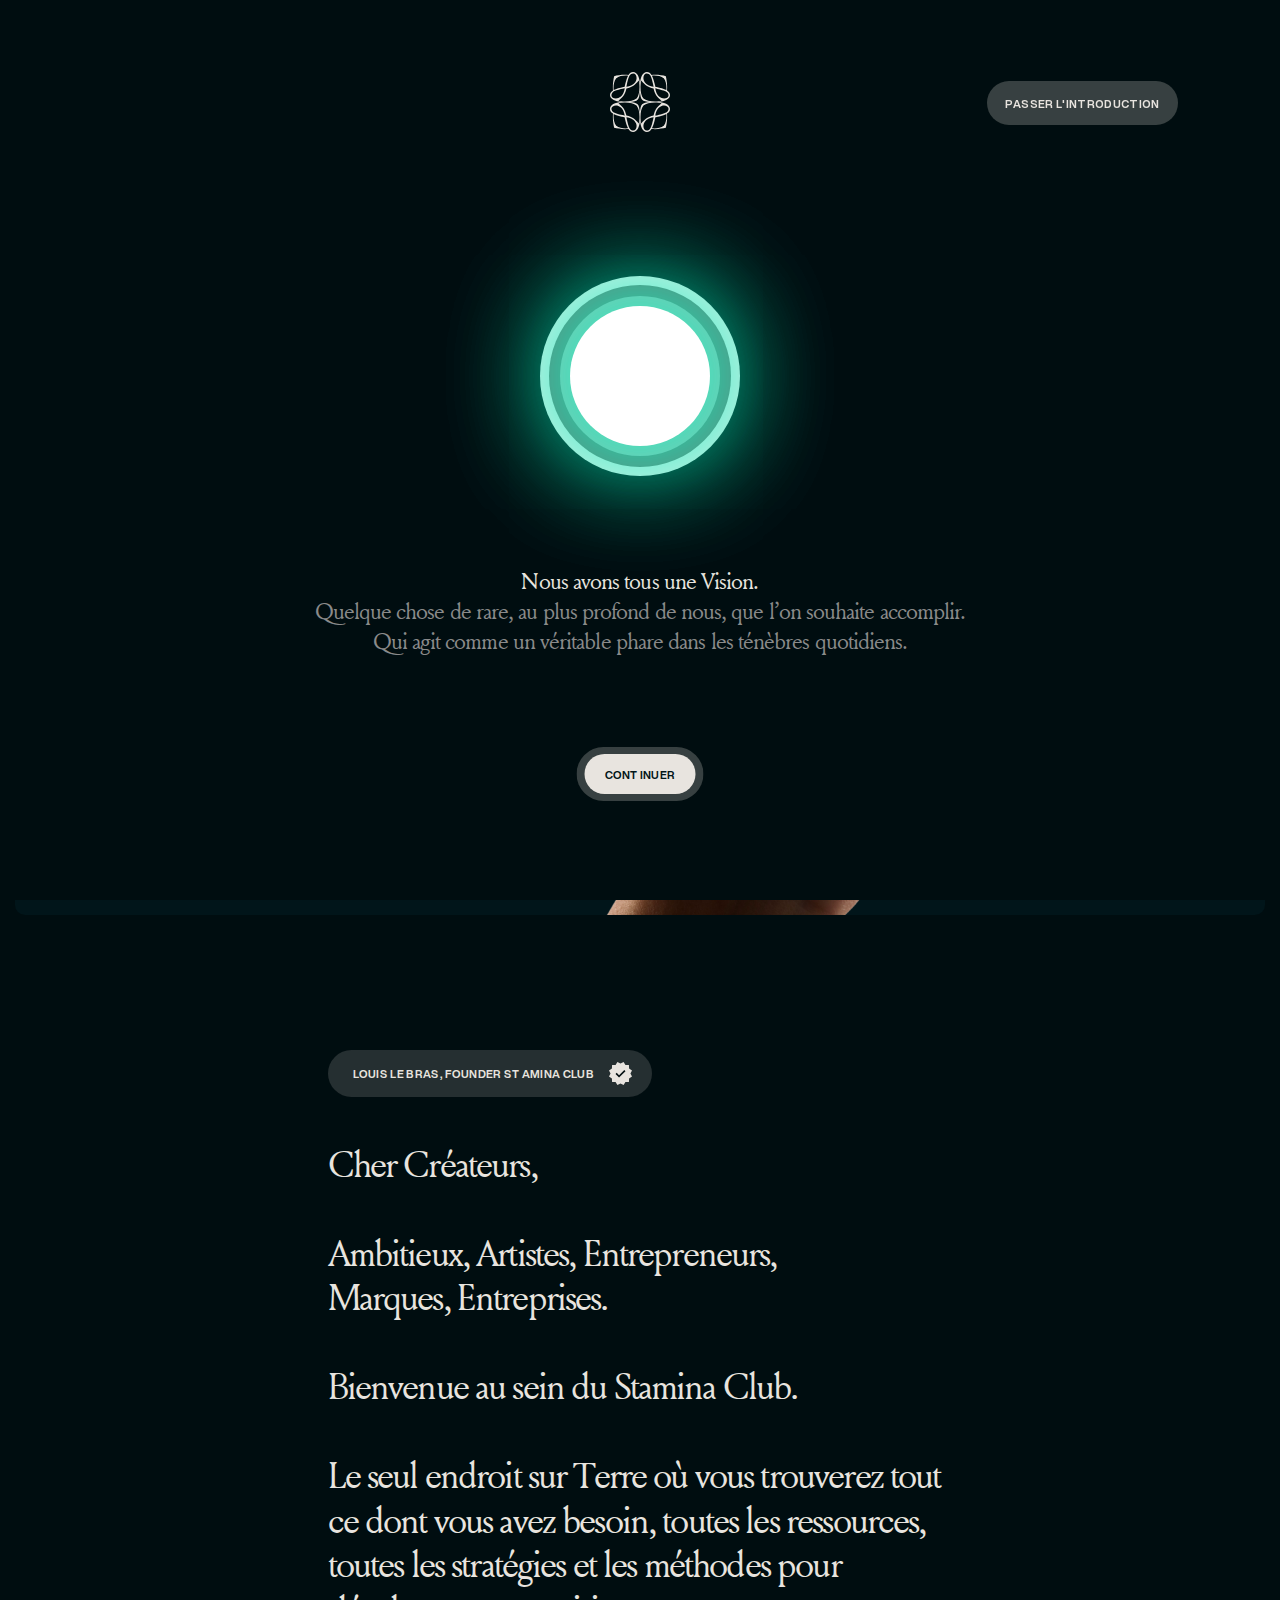
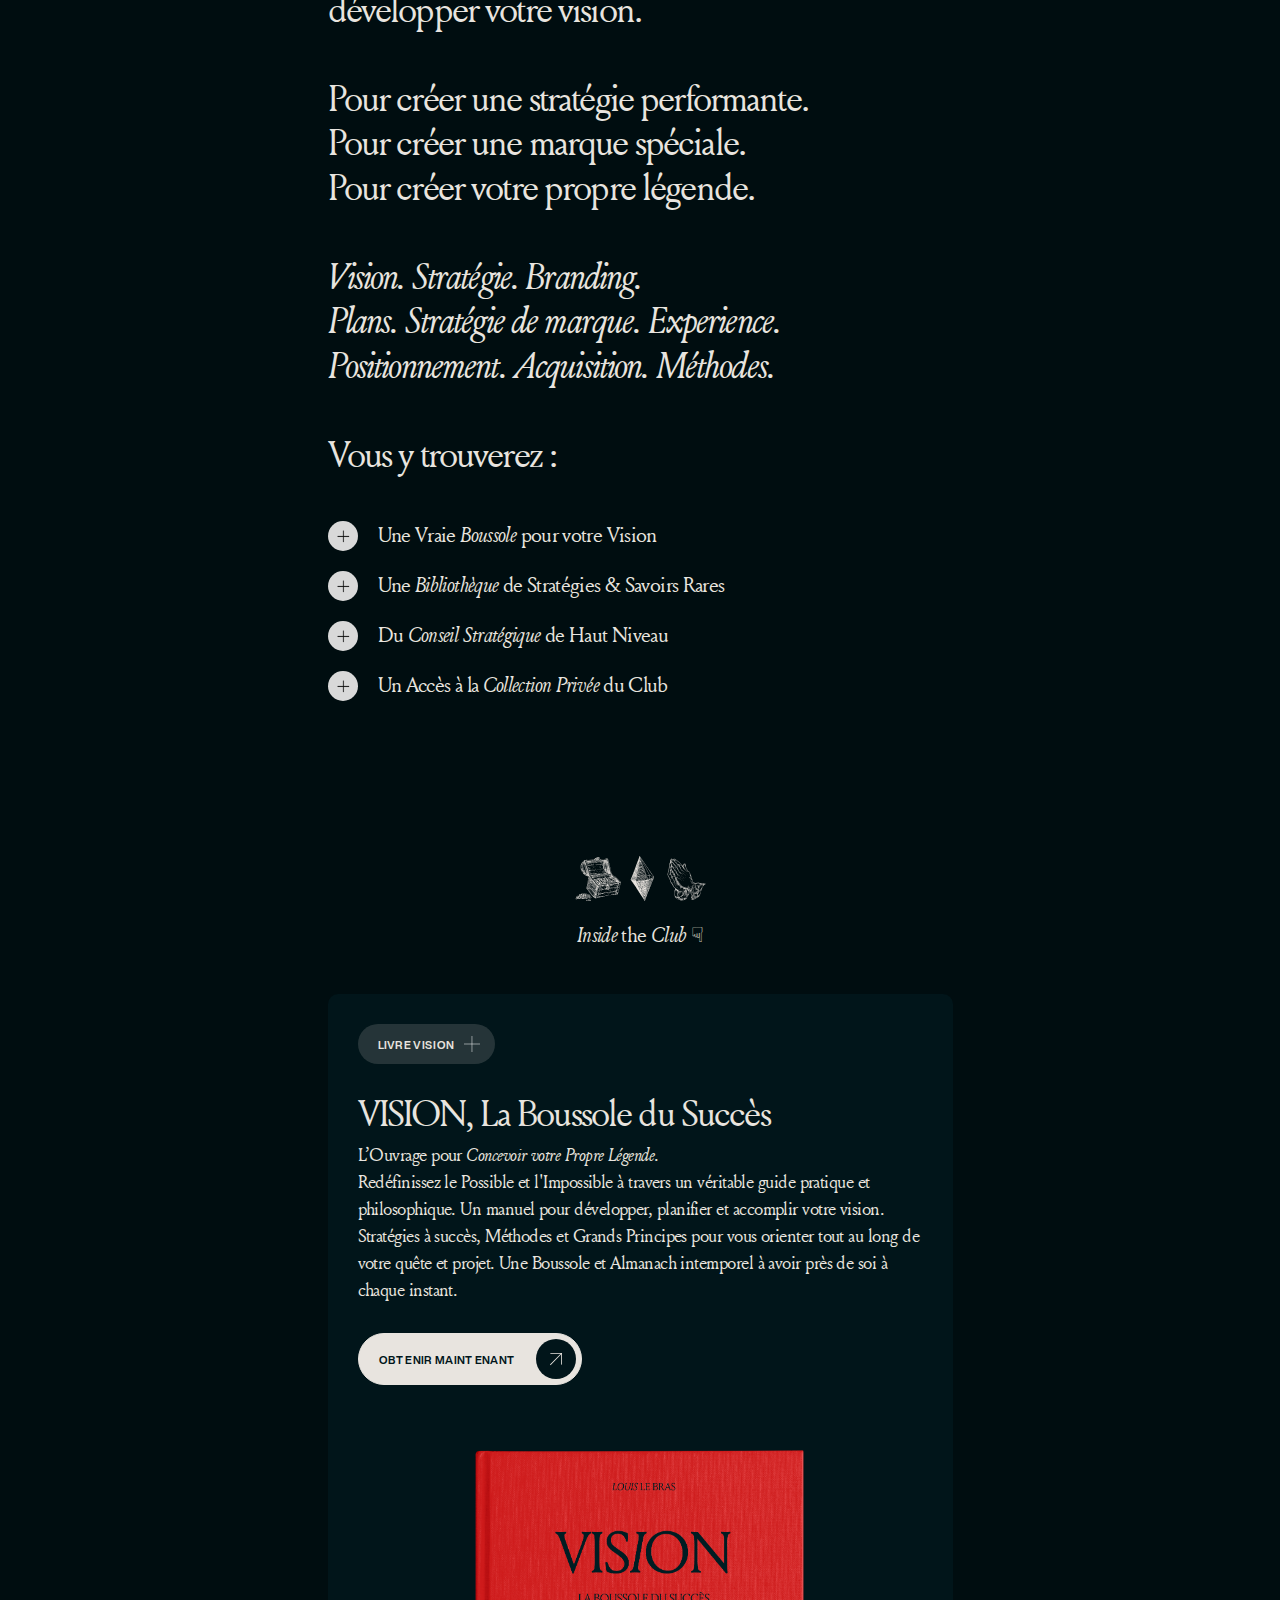
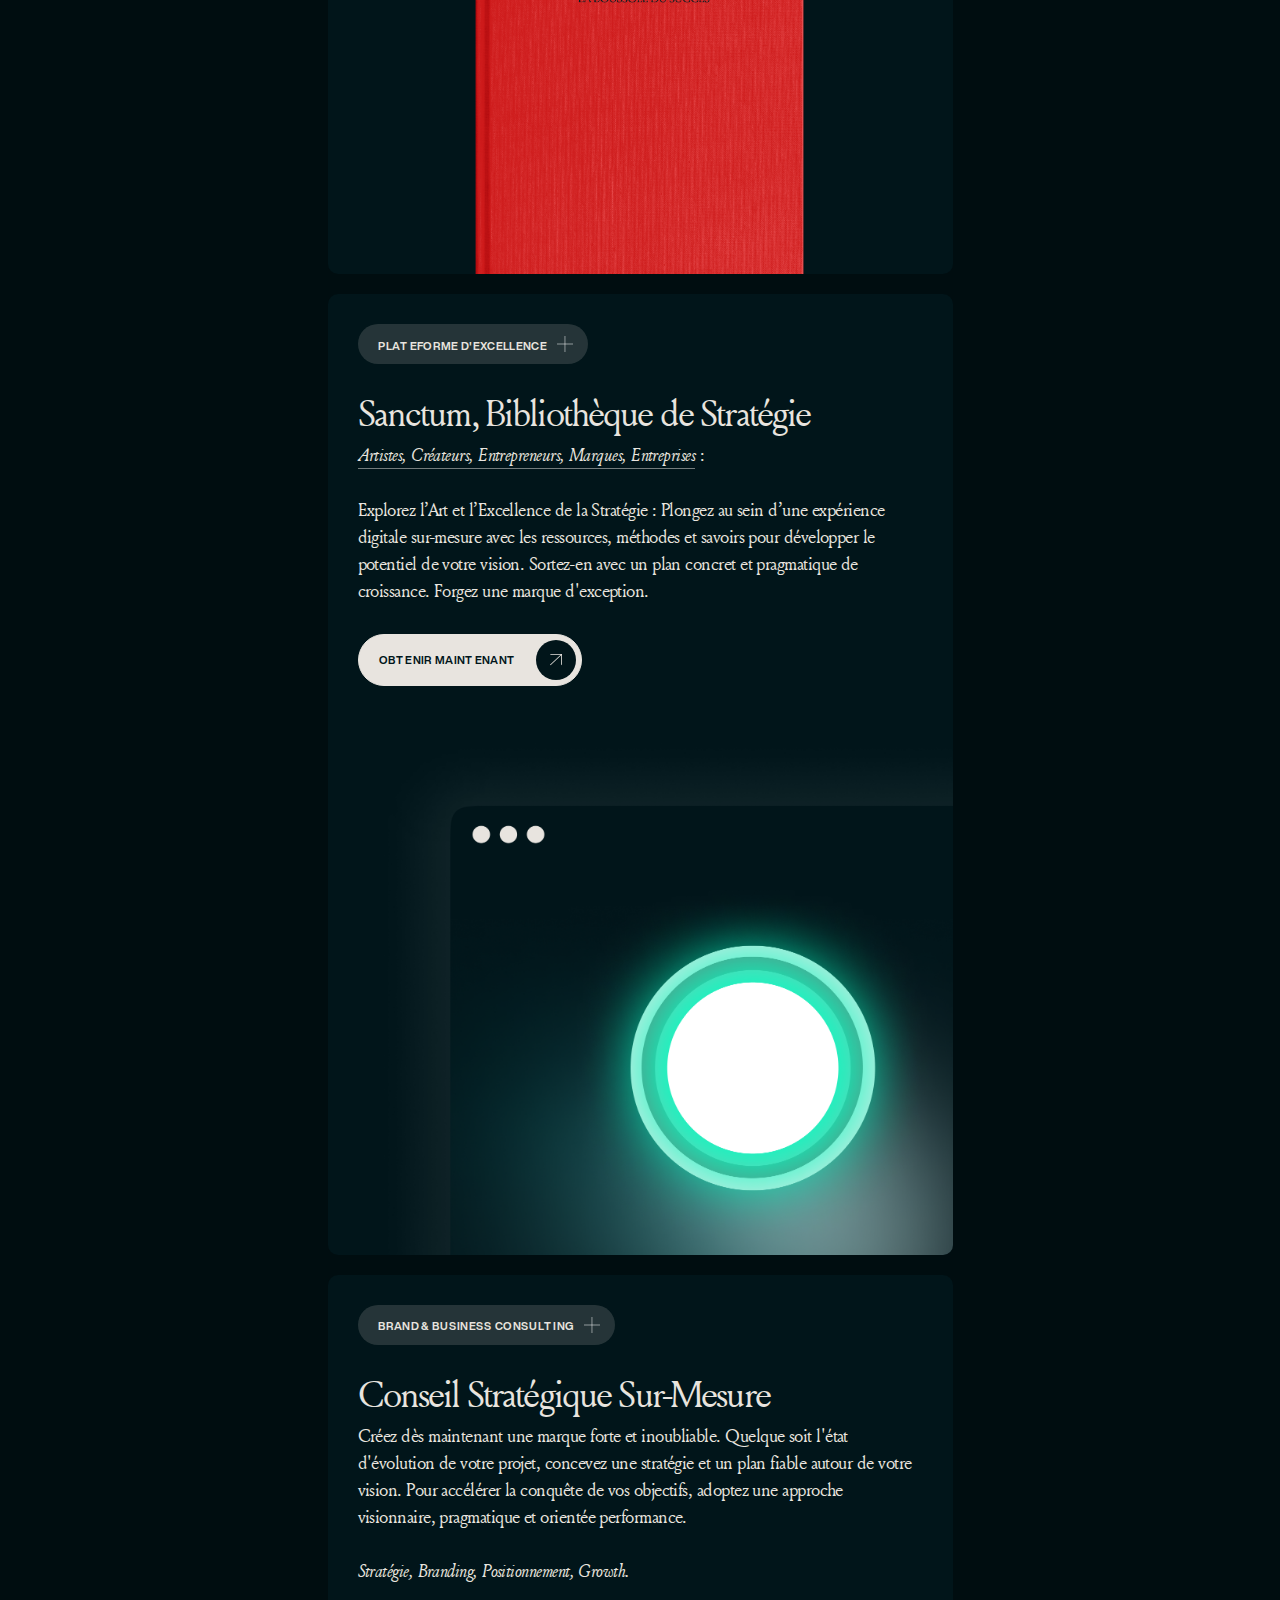
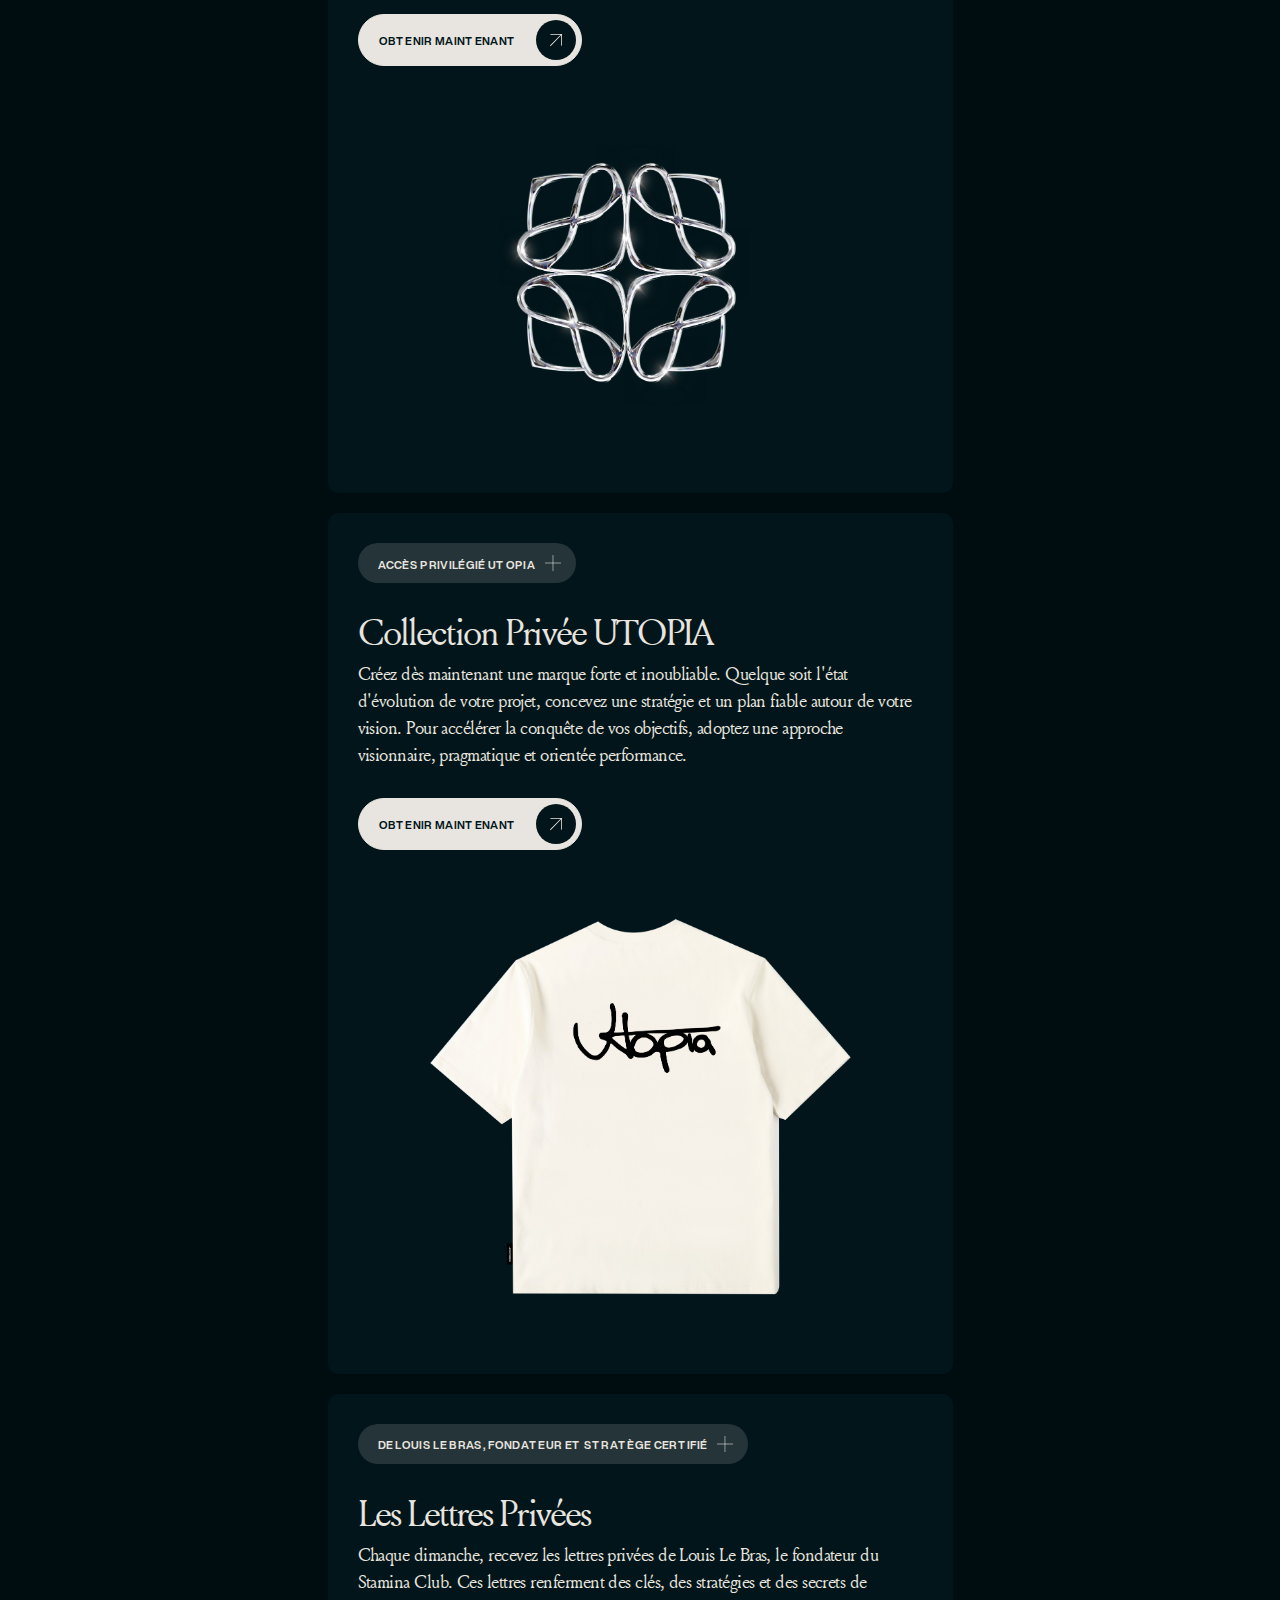
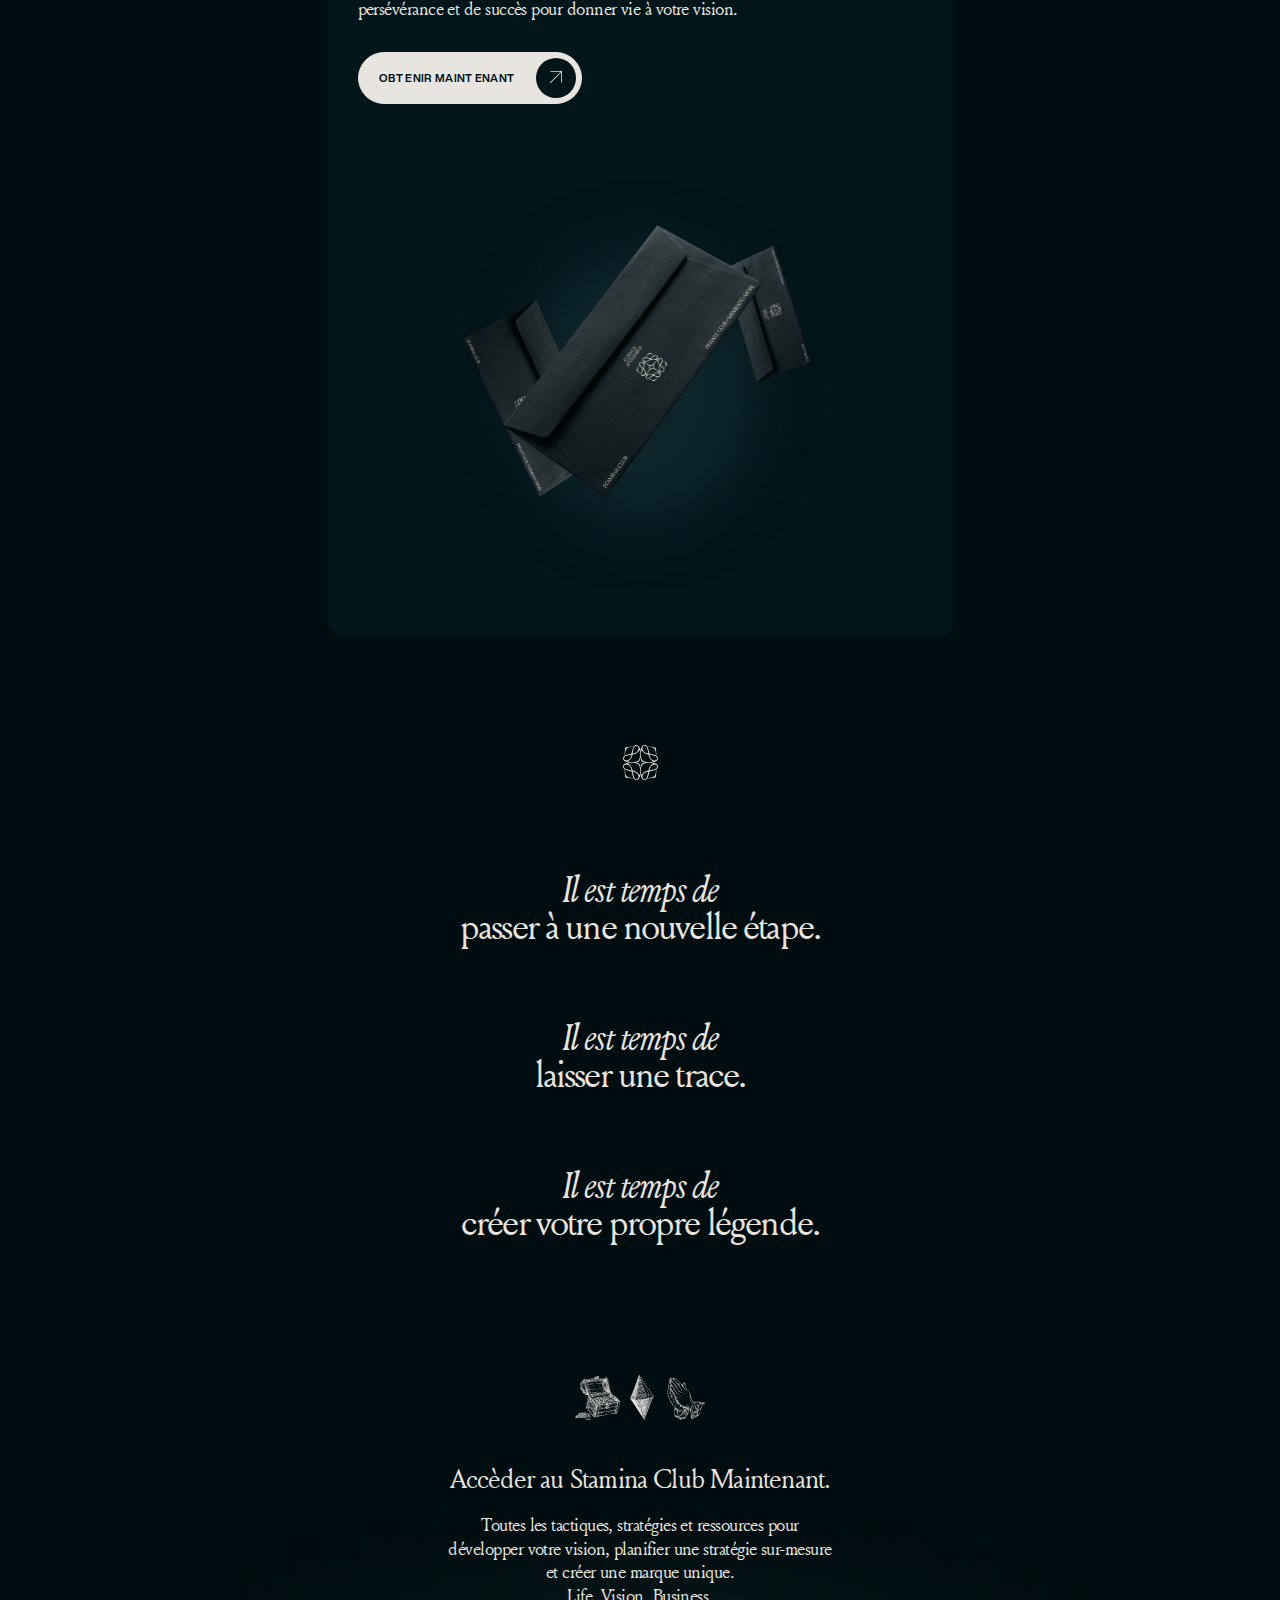
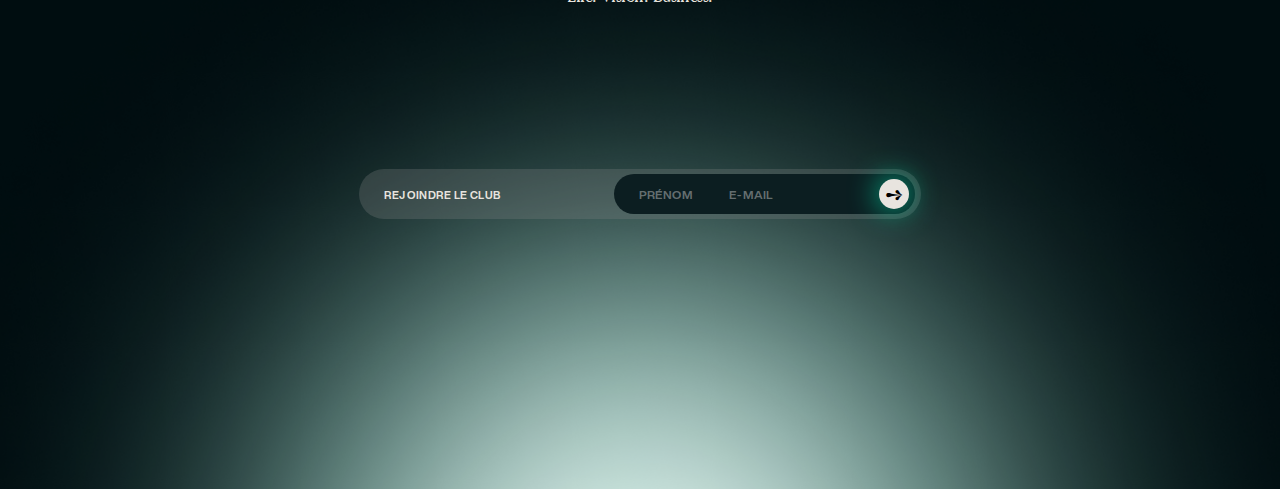
==== commit 6d115e2a: "ghghjggj" ====
--- a/join/index.html
+++ b/join/index.html
@@ -14,14 +14,14 @@
 </head>
 
 <body>
-    <!-- <div class="loader">
+    <div class="loader">
 
         <div class="container-img-loader">
             <img src="../public/content/brand-assets/logo-loader.svg"
                 alt="trademark Stamina Vision® Louis Le Bras Donloulou®" />
 
         </div>
-    </div> -->
+    </div>
 
     <div class="logo-fixed-header">
         <img src="../public/content/brand-assets/monogram-staminaclub-white.svg" alt="">
@@ -129,12 +129,13 @@
                     <div class="circle4"></div>
                 </div>
                 <p class="">
-                    Imaginez un écosystème basé sur ces combinaisons. <br class="no-mobile">
+                    Imaginez un espace, un écosystème basé sur ces combinaisons.<br class="no-mobile">
                     <span>
                         Un lieu d’excellence rempli de clés et savoirs, de stratégies, de tactiques et d’inspiration.
                         <br class="no-mobile">
-                        Pour matérialiser votre
-                        vision, développer des stratégies performantes et laisser votre trace.
+                        Pour matérialiser votre vision, développer des stratégies performantes et créer une marque
+                        forte.
+
                     </span>
                 </p>
             </div>
@@ -163,7 +164,7 @@
                 </p>
             </div>
             <div class="button-next next5">
-                <p class="nav-item-typo">Continuer</p>
+                <p class="nav-item-typo">ENTRER DANS LE CLUB</p>
             </div>
         </div>
 
@@ -257,6 +258,12 @@
                 Pour créer une marque spéciale. <br>
                 Pour créer votre propre légende. <br> <br>
 
+                <span class="italic">
+                    Vision. Stratégie. Branding. <br>
+                    Plans. Stratégie de marque. Experience. <br>
+                    Positionnement. Acquisition. Méthodes.
+                </span><br> <br>
+
                 Vous y trouverez :
 
 
@@ -325,10 +332,10 @@
             </div>
             <div class="main-content-firstblock">
                 <div class="pill-inside-content">
-                    <p class="nav-item-typo">Bibliothèque d'Excellence</p>
+                    <p class="nav-item-typo">Plateforme d'Excellence</p>
                     <img src="../public/content/brand-assets/join/icon-plus.svg" alt="">
                 </div>
-                <p class="secondary-title">Sanctum, Plateforme de Stratégie</p>
+                <p class="secondary-title">Sanctum, Bibliothèque de Stratégie</p>
                 <p class="text-small">
                     <span class="italic underlined-type1">Artistes, Créateurs, Entrepreneurs, Marques,
                         Entreprises</span> : <br> <br>
@@ -394,7 +401,7 @@
                     Quelque soit l'état d'évolution de votre projet, concevez une stratégie et un plan fiable autour de
                     votre vision. Pour accélérer la
                     conquête de vos objectifs, adoptez une approche visionnaire, pragmatique et orientée performance.
-                    <br> <br>
+
 
 
 
@@ -405,7 +412,7 @@
                         <img src="../public/content/brand-assets/join/arrow.svg" alt="">
                     </div>
                 </a>
-                <img class="cover-consulting" src="../public/content/brand-assets/join/" alt="">
+                <img class="cover-utopia" src="../public/content/brand-assets/join/cover-utopia.png" alt="">
 
             </div>
             <div class="main-content-firstblock">
--- a/public/sources/css/main.css
+++ b/public/sources/css/main.css
@@ -1 +1 @@
-article,aside,details,figcaption,figure,footer,header,main,menu,nav,section,summary{display:block}audio,canvas,progress,video{display:inline-block;vertical-align:middle}[hidden],audio:not([controls]),template{display:none;height:0}*{-webkit-box-sizing:inherit;box-sizing:inherit;padding:0;margin:0;font-size:inherit;line-height:inherit}:after,:before{-webkit-box-sizing:inherit;box-sizing:inherit}:after,:before{vertical-align:inherit;text-decoration:inherit}:root{-webkit-box-sizing:border-box;box-sizing:border-box;-ms-overflow-style:-ms-autohiding-scrollbar;-webkit-text-size-adjust:100%;-ms-text-size-adjust:100%;text-rendering:optimizeLegibility}html{-webkit-tap-highlight-color:rgba(0,0,0,0);-webkit-tap-highlight-color:transparent}a{background:transparent}a:focus{outline:thin dotted}a:active,a:hover{outline:0}iframe,img,svg{vertical-align:middle}embed,iframe,object{max-width:100%}abbr[title]{border-bottom:none;text-decoration:underline;-webkit-text-decoration:underline dotted;text-decoration:underline dotted}b,strong{font-weight:inherit}code,kbd,pre,samp{font-family:monospace,monospace;font-size:1em}pre{white-space:pre;white-space:pre-wrap;word-wrap:break-word;overflow:auto;margin:1em 0}nav ol,nav ul{list-style:none}img{border:0;-ms-interpolation-mode:bicubic}svg:not(:root){overflow:hidden}fieldset,legend{border:0}legend{white-space:normal;color:inherit;display:table;max-width:100%;padding:0}select{cursor:pointer}select:-moz-focusring{color:transparent;text-shadow:0 0 0 #000}button[disabled],input[disabled]{cursor:default}button::-moz-focus-inner,input::-moz-focus-inner{border:0;padding:0}button,input,select,textarea{vertical-align:baseline;font:inherit;background:none;border-radius:0;margin:0}button,input,select{overflow:visible}input{appearance:none;-moz-appearance:none;-webkit-appearance:none}input::-moz-focus-inner{border:0;padding:0}input[type=checkbox],input[type=radio]{cursor:pointer;padding:0}input[type=checkbox]{-moz-appearance:checkbox;-webkit-appearance:checkbox}input[type=radio]{-moz-appearance:radio;-webkit-appearance:radio}input[type=number]{width:auto}input[type=number]::-webkit-inner-spin-button,input[type=number]::-webkit-outer-spin-button{height:auto}button,input[type=button],input[type=reset],input[type=submit]{appearance:button;-moz-appearance:button;-webkit-appearance:button;cursor:pointer}textarea{vertical-align:top;overflow:auto;resize:vertical;-moz-appearance:none;-webkit-appearance:none}table{border-collapse:collapse;border-spacing:0;table-layout:fixed}progress{display:inline-block;vertical-align:baseline}menu{margin:1em 0;padding:0 0 0 40px}hr{-webkit-box-sizing:content-box;box-sizing:content-box;height:0;overflow:visible}sup{position:relative;top:-0.5em;font-size:75%;line-height:0;vertical-align:baseline}@font-face{font-family:"Stamina";src:url("../../content/fonts/staminaregular.woff2") format("woff2"),url("../../content/fonts/staminaregular.woff") format("woff");font-display:swap;font-style:normal;font-weight:400}@font-face{font-family:"Stamina Italic";src:url("../../content/fonts/staminaitalic.woff2") format("woff2"),url("../../content/fonts/staminaitalic.woff") format("woff");font-display:swap;font-style:normal;font-weight:400}@font-face{font-family:"Stamina Bold";src:url("../../content/fonts/staminabold.woff2") format("woff2"),url("../../content/fonts/staminabold.woff") format("woff");font-display:swap;font-style:normal;font-weight:800}.loader{width:100%;height:100vh;background-color:#000d10;position:fixed;top:0px;left:0px;z-index:-99999999999;display:-webkit-box;display:-ms-flexbox;display:flex;-webkit-box-align:center;-ms-flex-align:center;align-items:center;-webkit-box-pack:center;-ms-flex-pack:center;justify-content:center;-webkit-animation:appearLoader 3s ease;animation:appearLoader 3s ease;opacity:0;display:flex}.loader .container-img-loader{position:absolute;left:50%;top:49%;-webkit-transform:translate(-50%,-50%);transform:translate(-50%,-50%);display:-webkit-box;display:-ms-flexbox;display:flex;-webkit-box-align:center;-ms-flex-align:center;align-items:center;-webkit-box-pack:center;-ms-flex-pack:center;justify-content:center;-webkit-box-orient:vertical;-webkit-box-direction:normal;-ms-flex-direction:column;flex-direction:column}.loader .container-img-loader p{margin-top:30px;font-size:10px;color:#e8e4df}.loader .container-img-loader img{z-index:200!important;-webkit-transition:0.3s;transition:0.3s;position:relative;opacity:1;height:10vh}@-webkit-keyframes fadeUp{0%{bottom:100px;opacity:0}to{bottom:30px;opacity:1}}@keyframes fadeUp{0%{bottom:100px;opacity:0}to{bottom:30px;opacity:1}}@-webkit-keyframes appearLoader{0%{opacity:1;display:-webkit-box;display:flex;z-index:999}59%{opacity:1}90%{opacity:0;display:-webkit-box;display:flex;z-index:999}91%{display:none;z-index:-99999999999}to{display:none}}@keyframes appearLoader{0%{opacity:1;display:-webkit-box;display:-ms-flexbox;display:flex;z-index:999}59%{opacity:1}90%{opacity:0;display:-webkit-box;display:-ms-flexbox;display:flex;z-index:999}91%{display:none;z-index:-99999999999}to{display:none}}@media (max-width:800px){.loader .container-img-loader{top:43vh;left:51%}}@font-face{font-family:"Stamina";src:url("../../content/fonts/staminaregular.woff2") format("woff2"),url("../../content/fonts/staminaregular.woff") format("woff");font-display:swap;font-style:normal;font-weight:400}@font-face{font-family:"Stamina Italic";src:url("../../content/fonts/staminaitalic.woff2") format("woff2"),url("../../content/fonts/staminaitalic.woff") format("woff");font-display:swap;font-style:normal;font-weight:400}@font-face{font-family:"Stamina Bold";src:url("../../content/fonts/staminabold.woff2") format("woff2"),url("../../content/fonts/staminabold.woff") format("woff");font-display:swap;font-style:normal;font-weight:800}.color-light{color:#e8e4df}.color-dark{color:#021518}a{color:currentColor;text-decoration:none}.italic{font-family:"Stamina Italic"}@media (max-width:800px){.button-feed{margin-left:7.5%}}.heavy-title{font-family:"Stamina";font-size:calc(96px + (100vw - ((100vw - 850px) / 6 + 15px) * 2 - 1600px) * 0.0005 * 20);letter-spacing:-0.05em;line-height:100%;font-weight:400}@media (max-width:800px){.heavy-title{font-size:56px}}.main-title{font-family:"Stamina";font-size:calc(58px + (100vw - ((100vw - 850px) / 6 + 15px) * 2 - 1600px) * 0.0005 * 20);letter-spacing:-0.05em;line-height:100%;font-weight:400}@media (max-width:800px){.main-title{font-size:42px}}.secondary-title{font-family:"Stamina";font-size:calc(46px + (100vw - ((100vw - 850px) / 6 + 15px) * 2 - 1600px) * 0.0005 * 20);letter-spacing:-0.05em;line-height:100%;font-weight:400}@media (max-width:800px){.secondary-title{font-size:28px}}.mini-block-title{font-family:"Stamina";font-size:calc(36px + (100vw - ((100vw - 850px) / 6 + 15px) * 2 - 1600px) * 0.0005 * 20);letter-spacing:-0.05em;line-height:120%;font-weight:400}@media (max-width:800px){.mini-block-title{font-size:26px}}.button{padding:1.8vh 15px 1.7vh;border-radius:500px;background-color:#e8e4df;color:#021518;border:1px solid transparent;-webkit-transition:0.3s cubic-bezier(0.08,0.81,0.51,0.97);transition:0.3s cubic-bezier(0.08,0.81,0.51,0.97)}.button:hover{background-color:transparent;border:1px solid #e8e4df;color:#e8e4df}.button2{padding:1.8vh 20px 1.7vh;border-radius:500px;background-color:#e8e4df;color:#021518;border:1px solid transparent;-webkit-transition:0.3s cubic-bezier(0.08,0.81,0.51,0.97);transition:0.3s cubic-bezier(0.08,0.81,0.51,0.97)}.button2:hover{background-color:#000d10;border:1px solid #000d10;color:#e8e4df}@media (min-width:1400px){.button2{padding:1.2vh 20px 1.07vh}}.button3{padding:1.8vh 20px 1.7vh;border-radius:500px;background-color:#e8e4df;color:#021518;border:1px solid transparent;-webkit-transition:0.3s cubic-bezier(0.08,0.81,0.51,0.97);transition:0.3s cubic-bezier(0.08,0.81,0.51,0.97)}.button3:hover{background-color:rgba(255,255,255,0);-webkit-backdrop-filter:blur(10px);backdrop-filter:blur(10px);border:1px solid #e8e4df;color:#e8e4df}@media (min-width:1400px){.button3{padding:1.2vh 20px 1.07vh}}.button4{padding:1.8vh 20px 1.7vh;border-radius:500px;background-color:#021518;color:#e8e4df;border:1px solid transparent;-webkit-transition:0.3s cubic-bezier(0.08,0.81,0.51,0.97);transition:0.3s cubic-bezier(0.08,0.81,0.51,0.97)}.button4:hover{-webkit-backdrop-filter:blur(10px);backdrop-filter:blur(10px);border:1px solid #021518;color:#021518;background-color:transparent}@media (min-width:1400px){.button4{padding:1.2vh 20px 1.07vh}}.button5{padding:1.8vh 20px 1.7vh;border-radius:500px;background-color:#021518;color:#e8e4df;border:1px solid transparent;-webkit-transition:0.3s cubic-bezier(0.08,0.81,0.51,0.97);transition:0.3s cubic-bezier(0.08,0.81,0.51,0.97)}.button5:hover{-webkit-backdrop-filter:blur(10px);backdrop-filter:blur(10px);border:1px solid #e8e4df;color:#e8e4df;background-color:transparent}@media (min-width:1400px){.button5{padding:1.2vh 20px 1.07vh}}@-webkit-keyframes fadebutton{0%{-webkit-box-shadow:0px 0px 60px 0px rgba(0,255,194,0.5);box-shadow:0px 0px 60px 0px rgba(0,255,194,0.5)}50%{-webkit-box-shadow:0px 0px 15px 0px rgba(0,255,194,0.5);box-shadow:0px 0px 15px 0px rgba(0,255,194,0.5)}to{-webkit-box-shadow:0px 0px 60px 0px rgba(0,255,194,0.5);box-shadow:0px 0px 60px 0px rgba(0,255,194,0.5)}}@keyframes fadebutton{0%{-webkit-box-shadow:0px 0px 60px 0px rgba(0,255,194,0.5);box-shadow:0px 0px 60px 0px rgba(0,255,194,0.5)}50%{-webkit-box-shadow:0px 0px 15px 0px rgba(0,255,194,0.5);box-shadow:0px 0px 15px 0px rgba(0,255,194,0.5)}to{-webkit-box-shadow:0px 0px 60px 0px rgba(0,255,194,0.5);box-shadow:0px 0px 60px 0px rgba(0,255,194,0.5)}}.text-small{font-family:"Stamina";font-size:calc(23px + (100vw - ((100vw - 850px) / 6 + 15px) * 2 - 1600px) * 0.0005 * 20);letter-spacing:-0.03em;line-height:130%;font-weight:300}@media (max-width:800px){.text-small{font-size:15px}}.text-nano{font-family:"Stamina";font-size:calc(20px + (100vw - ((100vw - 850px) / 6 + 15px) * 2 - 1600px) * 0.0005 * 20);letter-spacing:-0.03em;line-height:130%}@media (max-width:800px){.text-nano{font-size:13px}}.text-classic{font-family:"Stamina";font-size:calc(26px + (100vw - ((100vw - 850px) / 6 + 15px) * 2 - 1600px) * 0.0005 * 20);letter-spacing:-0.03em;line-height:130%;font-weight:300}@media (max-width:800px){.text-classic{font-size:18px}}.big-text-classic{font-family:"Stamina";font-size:calc(32px + (100vw - ((100vw - 850px) / 6 + 15px) * 2 - 1600px) * 0.0005 * 20);letter-spacing:-0.03em;line-height:140%}@media (max-width:800px){.big-text-classic{font-size:20px}}.classic-link{text-transform:uppercase;font-size:calc(16px + (100vw - ((100vw - 850px) / 6 + 15px) * 2 - 1600px) * 0.0005 * 20);font-family:"Stamina Bold";text-transform:uppercase;letter-spacing:0.04em;line-height:100%}.underlined-type1{outline:0;text-decoration:none;color:currentColor;position:relative;cursor:pointer}.underlined-type1:after{content:"";width:100%;position:absolute;left:0;bottom:-2px;opacity:0.5;border-width:0 0 1px;border-style:solid}@media (max-width:800px){.classic-link{font-size:12px;line-height:130%}}.nav-item-sidebar{font-family:"Stamina";font-size:calc(25px + (100vw - ((100vw - 850px) / 6 + 15px) * 2 - 1600px) * 0.0005 * 20);letter-spacing:-0.04em;line-height:100%}@media (min-width:1100px){.nav-item-sidebar{font-size:18px}}@media (min-width:1400px){.nav-item-sidebar{font-size:22px}}@media (max-width:800px){.nav-item-sidebar{font-size:18px;line-height:130%}}.nav-item-typo{text-align:center;text-transform:uppercase;font-size:calc(16.5px + (100vw - ((100vw - 850px) / 6 + 15px) * 2 - 1600px) * 0.0005 * 20);font-family:"Stamina Bold";text-transform:uppercase;letter-spacing:0.03em;line-height:100%;position:relative}@media (min-width:1100px){.nav-item-typo{font-size:11px}}@media (min-width:1400px){.nav-item-typo{font-size:12px}}@media (max-width:800px){.nav-item-typo{font-size:10px;line-height:130%}.mini-nav-item-typo{font-size:10px;line-height:100%}}.centered-bold-text{width:100%;text-align:center;text-transform:uppercase;font-size:calc(16.5px + (100vw - ((100vw - 850px) / 6 + 15px) * 2 - 1600px) * 0.0005 * 20);font-family:"Stamina Bold";font-weight:800;text-transform:uppercase;letter-spacing:0.04em;line-height:150%}@media (min-width:1100px){.centered-bold-text{font-size:11px}}@media (min-width:1400px){.centered-bold-text{font-size:12px}}@media (max-width:800px){.centered-bold-text{font-size:10px}}.logo-fixed-header{height:7.5vh;position:fixed;top:2.5vw;left:50%;-webkit-transform:translate(-50%,0%);transform:translate(-50%,0%);opacity:0;z-index:90;-webkit-transition:0.3s ease;transition:0.3s ease;mix-blend-mode:difference}.logo-fixed-header img{height:100%}.darkHeader{opacity:1}@media (max-width:800px){.logo-fixed-header{top:5vh;height:7.5vh}}nav{width:-webkit-fit-content;width:-moz-fit-content;width:fit-content;display:-webkit-box;display:-ms-flexbox;display:flex;padding:4px 5px;border-radius:500px;position:fixed;bottom:4vh;background:rgba(203,197,188,0.58);-webkit-backdrop-filter:blur(12.5px);backdrop-filter:blur(12.5px);z-index:101}.nav-item{padding:1.7vh 15px 1.6vh;border-radius:500px}.nav-item:hover{background-color:#e8e4df}.active-item-menu{background-color:#e8e4df}.menu-item{margin-right:5px;cursor:pointer}.club-item{margin-right:5px}@media (min-width:1400px){.nav-item{padding:1.2vh 20px 1.07vh}}@media (max-width:800px){.nav-item{padding:1.7vh 15px 1.6vh}}.loader{width:100%;height:100vh;background-color:#000d10;position:fixed;top:0px;left:0px;z-index:-99999999999;display:-webkit-box;display:-ms-flexbox;display:flex;-webkit-box-align:center;-ms-flex-align:center;align-items:center;-webkit-box-pack:center;-ms-flex-pack:center;justify-content:center;-webkit-animation:appearLoader 3s ease;animation:appearLoader 3s ease;opacity:0;display:flex}.loader .container-img-loader{position:absolute;left:50%;top:49%;-webkit-transform:translate(-50%,-50%);transform:translate(-50%,-50%);display:-webkit-box;display:-ms-flexbox;display:flex;-webkit-box-align:center;-ms-flex-align:center;align-items:center;-webkit-box-pack:center;-ms-flex-pack:center;justify-content:center;-webkit-box-orient:vertical;-webkit-box-direction:normal;-ms-flex-direction:column;flex-direction:column}.loader .container-img-loader p{margin-top:30px;font-size:10px;color:#e8e4df}.loader .container-img-loader img{z-index:200!important;-webkit-transition:0.3s;transition:0.3s;position:relative;opacity:1;height:10vh}@keyframes fadeUp{0%{bottom:100px;opacity:0}to{bottom:30px;opacity:1}}@keyframes appearLoader{0%{opacity:1;display:-webkit-box;display:-ms-flexbox;display:flex;z-index:999}59%{opacity:1}90%{opacity:0;display:-webkit-box;display:-ms-flexbox;display:flex;z-index:999}91%{display:none;z-index:-99999999999}to{display:none}}@media (max-width:800px){.loader .container-img-loader{top:43vh;left:51%}}.sidebar{width:35vw;height:80vh;background-color:#01151a;position:fixed;bottom:-100vh;border-radius:10px;z-index:100;display:-webkit-box;display:-ms-flexbox;display:flex;-webkit-box-align:center;-ms-flex-align:center;align-items:center;-webkit-box-pack:start;-ms-flex-pack:start;justify-content:flex-start;-webkit-box-orient:vertical;-webkit-box-direction:normal;-ms-flex-direction:column;flex-direction:column;-webkit-transition:0.2s cubic-bezier(0.08,0.81,0.51,0.97);transition:0.2s cubic-bezier(0.08,0.81,0.51,0.97)}.back-blur-layer-sidebar{position:fixed;background-color:rgba(230,230,230,0);width:100vw;height:100vh;bottom:0;z-index:-10;opacity:0;-webkit-backdrop-filter:blur(15px);backdrop-filter:blur(15px);-webkit-transition:0.2s cubic-bezier(0.08,0.81,0.51,0.97);transition:0.2s cubic-bezier(0.08,0.81,0.51,0.97);cursor:pointer}.to-back-blur{z-index:99;opacity:1}.close-sidebar{color:#e8e4df;margin-top:20px;padding:7px 8px 6px;border-radius:40px;background-color:#1f3436;width:-webkit-fit-content;width:-moz-fit-content;width:fit-content;-webkit-transition:0.3s cubic-bezier(0.08,0.81,0.51,0.97);transition:0.3s cubic-bezier(0.08,0.81,0.51,0.97);cursor:pointer}.close-sidebar:hover{background-color:#e8e4df;color:#021518}.indication-sidebar-txt{color:#e8e4df;width:85%;text-align:left;margin-top:20px}.nav-menu-sidebar{display:-webkit-box;display:-ms-flexbox;display:flex;-webkit-box-orient:vertical;-webkit-box-direction:normal;-ms-flex-direction:column;flex-direction:column;width:85%;margin-top:10px;color:#e8e4df}.nav-item-sidebar{margin-bottom:15px}.monogram-sidebar{position:absolute;bottom:100px;width:40px}.to-left-menu{opacity:1;bottom:2vh}@media (min-width:1100px){.sidebar{width:30vw}.monogram-sidebar{width:40px;bottom:100px}}@media (min-width:1400px){.sidebar{width:25vw}.monogram-sidebar{width:40px;bottom:100px}}@media (max-width:800px){.sidebar{width:calc(100% - 40px);height:80vh}.nav-item-sidebar{margin-bottom:10px}.monogram-sidebar{width:40px}}.content-block-nano{width:100%;height:21vh;position:relative;border-radius:10px;margin-bottom:10px;overflow:hidden}.content-block-nano .inside-mini-block{padding:25px 25px}.content-block-nano .inside-mini-block .text-small{margin-top:5px}@media (min-width:1100px){.content-block-nano{height:25vh}}@media (max-width:800px){.content-block-nano{height:25vh}}.content-block-mini{width:100%;height:31vh;position:relative;border-radius:10px;margin-bottom:10px;overflow:hidden}.content-block-mini .inside-mini-block{padding:25px 25px;z-index:30;position:relative}.content-block-mini .inside-mini-block .text-small{margin-top:5px}@media (max-width:800px){.content-block-mini{height:34vh}}.floating-image-block-mini{width:100%;height:100%;position:absolute;top:0;left:0;-o-object-fit:cover;object-fit:cover;z-index:1}.content-block-semi{width:100%;height:53vh;position:relative;border-radius:10px;margin-bottom:10px;overflow:hidden}.content-block-semi .inside-mini-block{padding:25px 25px}.content-block-semi .inside-mini-block .text-small{margin-top:5px}.floating-image-block-semi{width:38%;height:auto;position:absolute;top:60%;left:50%;-webkit-transform:translate(-50%,-50%);transform:translate(-50%,-50%)}.content-block-classic{width:100%;height:65vh;position:relative;border-radius:10px;margin-bottom:10px;overflow:hidden}.content-block-classic .inside-mini-block{padding:25px 25px}.content-block-classic .inside-mini-block .text-small{margin-top:5px}.floating-image-classic-block{height:35vh;position:absolute;top:62.5%;left:50%;-webkit-transform:translate(-50%,-50%);transform:translate(-50%,-50%);-webkit-filter:saturate(0.9);filter:saturate(0.9)}@media (max-width:800px){.floating-image-classic-block{height:35vh}}.little-block-content{height:70vh}.infos-link-block{display:-webkit-box;display:-ms-flexbox;display:flex;-webkit-box-pack:justify;-ms-flex-pack:justify;justify-content:space-between;width:100%;padding:20px 20px;position:absolute;z-index:50}.infos-link-block a,.infos-link-block span{padding:1.45vh 20px 1.3vh;border-radius:500px;background-color:#e8e4df;color:#021518;-webkit-transition:0.3s cubic-bezier(0.08,0.81,0.51,0.97);transition:0.3s cubic-bezier(0.08,0.81,0.51,0.97);height:-webkit-fit-content;height:-moz-fit-content;height:fit-content;display:-webkit-box;display:-ms-flexbox;display:flex}.infos-link-block a:hover,.infos-link-block span:hover{-webkit-transform:scale(1.03);transform:scale(1.03)}.infos-double-link-block{display:-webkit-box;display:-ms-flexbox;display:flex;-webkit-box-pack:justify;-ms-flex-pack:justify;justify-content:space-between;width:100%;padding:15px 15px;position:absolute}.infos-double-link-block div{display:-webkit-box;display:-ms-flexbox;display:flex;-webkit-box-orient:vertical;-webkit-box-direction:normal;-ms-flex-direction:column;flex-direction:column;-webkit-box-align:start;-ms-flex-align:start;align-items:flex-start}.infos-double-link-block div .second-text-infos{background-color:#000d10;color:#e8e4df;text-align:left;margin-top:10px}.infos-double-link-block .link-solo-double{position:absolute;top:15px;right:15px}.infos-double-link-block a,.infos-double-link-block span{padding:1.45vh 20px 1.3vh;border-radius:500px;background-color:#e8e4df;color:#021518;-webkit-transition:0.3s cubic-bezier(0.08,0.81,0.51,0.97);transition:0.3s cubic-bezier(0.08,0.81,0.51,0.97);height:-webkit-fit-content;height:-moz-fit-content;height:fit-content;display:-webkit-box;display:-ms-flexbox;display:flex}.infos-double-link-block a:hover,.infos-double-link-block span:hover{-webkit-transform:scale(1.03);transform:scale(1.03)}.red-dot{width:10px;height:10px;margin-right:7px;border-radius:100px;background-color:red;position:relative}@media (max-width:800px){.red-dot{top:1px}}.infos-link-block-top{top:0}.infos-link-block-bottom{bottom:0}@media (max-width:800px){.content-block-classic{height:70vh}.little-block-content{height:75vh}}.double-content-block-classic{width:100%;display:-webkit-box;display:-ms-flexbox;display:flex;-webkit-box-pack:justify;-ms-flex-pack:justify;justify-content:space-between;margin-bottom:10px;position:relative}.double-content-block-classic .item-double-content-block{width:calc(50% - 5px);height:47vh;border-radius:10px;position:relative}.infos-link-double-block{display:-webkit-box;display:-ms-flexbox;display:flex;width:100%;padding:15px 15px;position:absolute}.infos-link-double-block div{border-radius:500px;width:100%;display:-webkit-box;display:-ms-flexbox;display:flex;-webkit-box-pack:justify;-ms-flex-pack:justify;justify-content:space-between;padding:1.5vh 15px 1.45vh;border-radius:500px;background-color:#e8e4df;color:#021518;-webkit-transition:0.3s cubic-bezier(0.08,0.81,0.51,0.97);transition:0.3s cubic-bezier(0.08,0.81,0.51,0.97)}.infos-link-double-block div:hover{-webkit-transform:scale(1.03);transform:scale(1.03)}.double-infos-link-block-top{top:0}.double-infos-link-block-bottom{bottom:0}@media (max-width:800px){.double-content-block-classic .item-double-content-block{height:46vh}}.dark-block{background-color:#000d10;color:#e8e4df}.light-block{background-color:#dbd5cd;color:#021518}.red-block{background-color:#290501;color:#021518}.full-centered-block-content{display:-webkit-box;display:-ms-flexbox;display:flex;-webkit-box-align:center;-ms-flex-align:center;align-items:center;-webkit-box-pack:justify;-ms-flex-pack:justify;justify-content:space-between;width:100%;-webkit-box-orient:vertical;-webkit-box-direction:normal;-ms-flex-direction:column;flex-direction:column;padding:2.5vw 2.5vw}.full-centered-block-content p{text-align:center}.bottom-text{padding:15px 20px;position:absolute;bottom:0}.top-text{padding:15px 20px;position:absolute;top:0}.keywords-list-block{display:-webkit-box;display:-ms-flexbox;display:flex;-ms-flex-wrap:wrap;flex-wrap:wrap;margin-top:10px}.keywords-list-block span{border:1px solid #021518;border-radius:300px;height:-webkit-fit-content;height:-moz-fit-content;height:fit-content;display:-webkit-box;display:-ms-flexbox;display:flex;-webkit-box-align:center;-ms-flex-align:center;align-items:center;-webkit-box-pack:center;-ms-flex-pack:center;justify-content:center;padding:5px 8px 4px 8px;line-height:100%;margin-right:7px;margin-bottom:7px}.stamina-os-block .logo-chrome-os{height:33vh;margin-top:13vh}.stamina-os-block .text-classic{margin-bottom:0vh}.stamina-os-block .button{margin-bottom:3vh}.brandos-image{width:45%}@media (max-width:1300px){.stamina-os-block .logo-chrome-os{margin-top:9vh;height:30vh}}@media (max-width:1000px){.stamina-os-block .logo-chrome-os{margin-top:10vh;height:30vh}}@media (max-width:800px){.stamina-os-block{padding:2.5vw 6.5vw}.stamina-os-block .logo-chrome-os{margin-top:12vh;height:30vh}}.home-private-collection img{width:100%;height:100%;-o-object-fit:cover;object-fit:cover;position:absolute;top:0vh;left:0;z-index:1;border-radius:10px}.home-private-collection .button3{position:absolute;z-index:1;bottom:2vh;left:50%;-webkit-transform:translate(-50%,-50%);transform:translate(-50%,-50%)}.journaldebord-container img{position:absolute;left:51%;top:45%;-webkit-transform:translate(-50%,-50%);transform:translate(-50%,-50%);height:30vh}@media (max-width:800px){.journaldebord-container img{height:28vh}}.inspiration-container{position:relative;overflow:hidden}.inspiration-container .inside-mini-block{padding:0}.inspiration-container img{position:absolute;left:72%;top:85%;-webkit-transform:translate(-50%,-50%);transform:translate(-50%,-50%);height:50vh}@media (max-width:800px){.inspiration-container img{height:40vh}}.double-content-block-coaching img{position:absolute;left:50%;top:60%;-webkit-transform:translate(-50%,-50%);transform:translate(-50%,-50%);width:70%}.coaching-prive img{width:30%}@media (max-width:800px){.double-content-block-coaching img{top:55%;width:70%}.coaching-prive img{width:40%}}.private-letters-container{display:-webkit-box;display:-ms-flexbox;display:flex;-webkit-box-align:center;-ms-flex-align:center;align-items:center;-webkit-box-pack:start;-ms-flex-pack:start;justify-content:flex-start;-webkit-box-orient:vertical;-webkit-box-direction:normal;-ms-flex-direction:column;flex-direction:column;position:relative;height:89vh;padding-top:7vh}.private-letters-container .text-small{font-size:17px}.private-letters-container .button3{position:absolute;bottom:40px;-webkit-box-shadow:0px 0px 35px 0px rgba(0,255,194,0.5);box-shadow:0px 0px 35px 0px rgba(0,255,194,0.5);-webkit-animation:2s linear infinite fadebutton;animation:2s linear infinite fadebutton}.private-letters-container .logo-join-club{height:14vh;position:relative}.private-letters-container .bg-private-letters{z-index:0;width:100%;height:100%;-o-object-fit:cover;object-fit:cover;-o-object-position:center;object-position:center;position:absolute;top:0;left:0}.private-letters-container p{color:#e8e4df;z-index:1;text-align:center;margin-top:25px;width:80%}.private-letters-container #mc_embed_signup{position:relative;display:-webkit-box;display:-ms-flexbox;display:flex;-webkit-box-align:center;-ms-flex-align:center;align-items:center;-webkit-box-pack:center;-ms-flex-pack:center;justify-content:center;width:auto;margin-top:30px;width:80%}.private-letters-container #mc_embed_signup_scroll{display:-webkit-box;display:-ms-flexbox;display:flex;-webkit-box-pack:center;-ms-flex-pack:center;justify-content:center;-webkit-box-align:center;-ms-flex-align:center;align-items:center;width:100%;font-family:"Stamina Bold";padding:0px 0px;background:rgba(203,197,188,0.197);-webkit-backdrop-filter:blur(12.5px);backdrop-filter:blur(12.5px);height:43px;border-radius:50px;padding:4px 5px 4px 15px}.private-letters-container #mc_embed_signup_scroll input{outline:none;border:none!important;position:relative;width:60%;height:100%;font-size:12px;position:relative;top:-2px;left:8px;resize:none}.private-letters-container #mc_embed_signup_scroll input::-webkit-input-placeholder{color:rgba(201,201,201,0.472)}.private-letters-container #mc_embed_signup_scroll input::-moz-placeholder{color:rgba(201,201,201,0.472)}.private-letters-container #mc_embed_signup_scroll input:-ms-input-placeholder{color:rgba(201,201,201,0.472)}.private-letters-container #mc_embed_signup_scroll input::-ms-input-placeholder{color:rgba(201,201,201,0.472)}.private-letters-container #mc_embed_signup_scroll input::placeholder{color:rgba(201,201,201,0.472)}.private-letters-container #mc_embed_signup_scroll .mc-field-group{width:75%;height:100%;height:-webkit-fit-content;height:-moz-fit-content;height:fit-content}.private-letters-container #mc_embed_signup_scroll .mc-field-group input{width:100%;height:100%;color:#e8e4df}.private-letters-container #mc_embed_signup_scroll .mc-field-group #mce-EMAIL{position:relative;left:-25px}.private-letters-container #mc_embed_signup_scroll #mce-EMAIL-HELPERTEXT,.private-letters-container #mc_embed_signup_scroll .mce-responses{width:0}.private-letters-container #mc_embed_signup_scroll .optionalParent{display:-webkit-box;display:-ms-flexbox;display:flex;-webkit-box-pack:end;-ms-flex-pack:end;justify-content:flex-end;width:40%;background-color:#e8e4df;height:100%;display:flex;-webkit-box-align:center;-ms-flex-align:center;align-items:center;-webkit-box-pack:center;-ms-flex-pack:center;justify-content:center;margin-left:1px;border-radius:50px;border:1px solid transparent;color:#021518;-webkit-transition:0.3s ease;transition:0.3s ease;cursor:pointer}.private-letters-container #mc_embed_signup_scroll .optionalParent:hover{background-color:transparent;border:1px solid #e8e4df;-webkit-transition:0.3s ease;transition:0.3s ease}.private-letters-container #mc_embed_signup_scroll .optionalParent:hover input{color:#e8e4df}.private-letters-container #mc_embed_signup_scroll .optionalParent img{position:relative;left:15px;height:50%}@media (max-width:800px){.private-letters-container #mc_embed_signup_scroll .optionalParent img{left:10px}}.private-letters-container #mc_embed_signup_scroll .optionalParent .clear,.private-letters-container #mc_embed_signup_scroll .optionalParent .foot{width:100%}.private-letters-container #mc_embed_signup_scroll .optionalParent input{font-family:"Stamina Bold";width:100%;text-align:center;position:relative;top:-2px;left:1px;border-top-right-radius:5px;border-bottom-right-radius:5px;height:100%;text-align:center;text-transform:uppercase;font-size:calc(17px + (100vw - ((100vw - 850px) / 6 + 15px) * 2 - 1600px) * 0.0005 * 20);font-family:"Stamina Bold";text-transform:uppercase;letter-spacing:0.03em;line-height:100%;position:relative}.private-letters-container .letter-image-join{height:27vh;position:relative;margin-top:15px;margin-bottom:20px;-webkit-filter:brightness(1.5);filter:brightness(1.5)}@media (min-width:1100px){.private-letters-container{height:85vh}.private-letters-container #mc_embed_signup_scroll .optionalParent input{font-size:11px;color:#021518}}@media (min-width:1400px){.private-letters-container{height:80vh}.private-letters-container #mc_embed_signup_scroll .optionalParent input{font-size:12px;color:#021518}}@media (max-width:800px){.private-letters-container{height:94vh;padding-top:10vh}.private-letters-container .button3{bottom:50px}.private-letters-container #mc_embed_signup_scroll .optionalParent input{font-size:10px;color:#021518}.private-letters-container .letter-image-join{height:25vh;margin-top:20px}}.sanctum-container{display:-webkit-box;display:-ms-flexbox;display:flex;-webkit-box-align:center;-ms-flex-align:center;align-items:center;-webkit-box-pack:start;-ms-flex-pack:start;justify-content:flex-start;-webkit-box-orient:vertical;-webkit-box-direction:normal;-ms-flex-direction:column;flex-direction:column;padding-top:13vh;height:85vh;position:relative;overflow:hidden}.sanctum-container .text-small{font-size:17px}.sanctum-container .bg-private-letters{z-index:0;width:100%;height:100%;-o-object-fit:cover;object-fit:cover;-o-object-position:center;object-position:center;position:absolute;top:0;left:0}.sanctum-container .logo-sanctum-container{width:70%;position:relative;left:5px}.sanctum-container .description-sanctum{margin-top:20px;width:80%;text-align:center;position:relative;z-index:10}.sanctum-container .inspi-cover-sanctum{position:absolute;left:72%;top:84%;-webkit-transform:translate(-50%,-50%);transform:translate(-50%,-50%);height:40vh}.sanctum-container .button3{position:absolute;bottom:40px;-webkit-box-shadow:0px 0px 35px 0px rgba(0,255,194,0.5);box-shadow:0px 0px 35px 0px rgba(0,255,194,0.5);-webkit-animation:2s linear infinite fadebutton;animation:2s linear infinite fadebutton}@media (min-width:1100px){.sanctum-container{height:85vh}}@media (min-width:1400px){.sanctum-container{height:80vh}}@media (max-width:800px){.sanctum-container{height:89vh}.sanctum-container .button3{bottom:50px}}.visionbook-container{display:-webkit-box;display:-ms-flexbox;display:flex;-webkit-box-align:center;-ms-flex-align:center;align-items:center;-webkit-box-pack:start;-ms-flex-pack:start;justify-content:flex-start;-webkit-box-orient:vertical;-webkit-box-direction:normal;-ms-flex-direction:column;flex-direction:column;padding-top:14vh;height:85vh;position:relative;overflow:hidden}.visionbook-container .text-small{font-size:17px}.visionbook-container .bg-private-letters{z-index:0;width:100%;height:100%;-o-object-fit:cover;object-fit:cover;-o-object-position:center;object-position:center;position:absolute;top:0;left:0}.visionbook-container .logo-vision-book-classic-block{height:13vh;position:relative}.visionbook-container .description-book-vision{position:relative;margin-top:15px;width:70%;text-align:center;z-index:10}.visionbook-container .book-cover-vision-classic-block{height:30vh;width:auto;position:absolute;bottom:80px;z-index:1}.visionbook-container .button3{position:absolute;bottom:40px;-webkit-box-shadow:0px 0px 35px 0px rgba(0,255,194,0.5);box-shadow:0px 0px 35px 0px rgba(0,255,194,0.5);-webkit-animation:2s linear infinite fadebutton;animation:2s linear infinite fadebutton}@media (min-width:1100px){.visionbook-container{height:85vh}.visionbook-container .book-cover-vision-classic-block{height:32vh;width:auto;position:absolute;bottom:80px}}@media (min-width:1400px){.visionbook-container{height:80vh}.visionbook-container .book-cover-vision-classic-block{height:32vh;width:auto;position:absolute;bottom:80px}}@media (max-width:800px){.visionbook-container{height:88vh}.visionbook-container .description-book-vision{width:75%}.visionbook-container .book-cover-vision-classic-block{height:32vh;width:auto;position:absolute;bottom:80px}.visionbook-container .button3{bottom:50px}}footer{position:relative;width:92vw;margin-left:-27vw;margin-top:20vh;margin-bottom:4vh;display:-webkit-box;display:-ms-flexbox;display:flex;-webkit-box-orient:vertical;-webkit-box-direction:normal;-ms-flex-direction:column;flex-direction:column;-webkit-box-align:center;-ms-flex-align:center;align-items:center;-webkit-box-pack:justify;-ms-flex-pack:justify;justify-content:space-between}.first-part-footer-links{display:-webkit-box;display:-ms-flexbox;display:flex;-webkit-box-orient:vertical;-webkit-box-direction:normal;-ms-flex-direction:column;flex-direction:column;-webkit-box-align:center;-ms-flex-align:center;align-items:center}.list-items-footer{display:-webkit-box;display:-ms-flexbox;display:flex;margin-bottom:15px}.item-footer-list{display:-webkit-box;display:-ms-flexbox;display:flex;margin-right:20px}.item-footer-list .nav-item-typo{line-height:125%;margin-right:5px}.title-item-footer{text-transform:uppercase;line-height:100%;font-size:calc(24px + (100vw - ((100vw - 850px) / 6 + 15px) * 2 - 1600px) * 0.0005 * 20);letter-spacing:-0.03em}.footer-logo{width:100%;margin-top:5vh}.footer-logo-mobile{display:none}@media (min-width:1250px){footer{width:100vw;margin-left:-34vw}.footer-logo{width:calc(100% - 80px)}}@media (max-width:800px){.footer-logo-mobile{display:block}.footer-logo-desktop{display:none}footer{margin-left:10px;margin-top:15vh;width:calc(100vw - 40px);margin-bottom:15vh}.list-items-footer{-webkit-box-orient:vertical;-webkit-box-direction:normal;-ms-flex-direction:column;flex-direction:column;-webkit-box-align:center;-ms-flex-align:center;align-items:center;margin-bottom:0}.item-footer-list{margin-right:0}.title-item-footer{font-size:16px!important;margin-bottom:15px;text-align:center}}body,html{width:100%;overflow-x:hidden}html{padding:0 4vw}body{position:relative;-webkit-font-smoothing:antialiased;-moz-osx-font-smoothing:grayscale;color:#021518;display:-webkit-box;display:-ms-flexbox;display:flex;-webkit-box-orient:vertical;-webkit-box-direction:normal;-ms-flex-direction:column;flex-direction:column;-webkit-box-align:center;-ms-flex-align:center;align-items:center;background-color:#e8e4df;width:100vw;margin-left:-4vw}main{width:38vw}@media (min-width:1250px){main{width:35vw}}.mobile-only{display:none}h1{font-family:"Stamina"}.main-spacer{margin-top:20vh}.nano-spacer{margin-top:1vh}@media (max-width:800px){html{padding:0 10px}body{margin:0px;position:relative;width:100%}main{width:100%}.mobile-only{display:block}.no-mobile{display:none}}+article,aside,details,figcaption,figure,footer,header,main,menu,nav,section,summary{display:block}audio,canvas,progress,video{display:inline-block;vertical-align:middle}[hidden],audio:not([controls]),template{display:none;height:0}*{-webkit-box-sizing:inherit;box-sizing:inherit;padding:0;margin:0;font-size:inherit;line-height:inherit}:after,:before{-webkit-box-sizing:inherit;box-sizing:inherit}:after,:before{vertical-align:inherit;text-decoration:inherit}:root{-webkit-box-sizing:border-box;box-sizing:border-box;-ms-overflow-style:-ms-autohiding-scrollbar;-webkit-text-size-adjust:100%;-ms-text-size-adjust:100%;text-rendering:optimizeLegibility}html{-webkit-tap-highlight-color:rgba(0,0,0,0);-webkit-tap-highlight-color:transparent}a{background:transparent}a:focus{outline:thin dotted}a:active,a:hover{outline:0}iframe,img,svg{vertical-align:middle}embed,iframe,object{max-width:100%}abbr[title]{border-bottom:none;text-decoration:underline;-webkit-text-decoration:underline dotted;text-decoration:underline dotted}b,strong{font-weight:inherit}code,kbd,pre,samp{font-family:monospace,monospace;font-size:1em}pre{white-space:pre;white-space:pre-wrap;word-wrap:break-word;overflow:auto;margin:1em 0}nav ol,nav ul{list-style:none}img{border:0;-ms-interpolation-mode:bicubic}svg:not(:root){overflow:hidden}fieldset,legend{border:0}legend{white-space:normal;color:inherit;display:table;max-width:100%;padding:0}select{cursor:pointer}select:-moz-focusring{color:transparent;text-shadow:0 0 0 #000}button[disabled],input[disabled]{cursor:default}button::-moz-focus-inner,input::-moz-focus-inner{border:0;padding:0}button,input,select,textarea{vertical-align:baseline;font:inherit;background:none;border-radius:0;margin:0}button,input,select{overflow:visible}input{appearance:none;-moz-appearance:none;-webkit-appearance:none}input::-moz-focus-inner{border:0;padding:0}input[type=checkbox],input[type=radio]{cursor:pointer;padding:0}input[type=checkbox]{-moz-appearance:checkbox;-webkit-appearance:checkbox}input[type=radio]{-moz-appearance:radio;-webkit-appearance:radio}input[type=number]{width:auto}input[type=number]::-webkit-inner-spin-button,input[type=number]::-webkit-outer-spin-button{height:auto}button,input[type=button],input[type=reset],input[type=submit]{appearance:button;-moz-appearance:button;-webkit-appearance:button;cursor:pointer}textarea{vertical-align:top;overflow:auto;resize:vertical;-moz-appearance:none;-webkit-appearance:none}table{border-collapse:collapse;border-spacing:0;table-layout:fixed}progress{display:inline-block;vertical-align:baseline}menu{margin:1em 0;padding:0 0 0 40px}hr{-webkit-box-sizing:content-box;box-sizing:content-box;height:0;overflow:visible}sup{position:relative;top:-0.5em;font-size:75%;line-height:0;vertical-align:baseline}@font-face{font-family:"Stamina";src:url("../../content/fonts/staminaregular.woff2") format("woff2"),url("../../content/fonts/staminaregular.woff") format("woff");font-display:swap;font-style:normal;font-weight:400}@font-face{font-family:"Stamina Italic";src:url("../../content/fonts/staminaitalic.woff2") format("woff2"),url("../../content/fonts/staminaitalic.woff") format("woff");font-display:swap;font-style:normal;font-weight:400}@font-face{font-family:"Stamina Bold";src:url("../../content/fonts/staminabold.woff2") format("woff2"),url("../../content/fonts/staminabold.woff") format("woff");font-display:swap;font-style:normal;font-weight:800}.loader{width:100%;height:100vh;background-color:#000d10;position:fixed;top:0px;left:0px;z-index:-99999999999;display:-webkit-box;display:-ms-flexbox;display:flex;-webkit-box-align:center;-ms-flex-align:center;align-items:center;-webkit-box-pack:center;-ms-flex-pack:center;justify-content:center;-webkit-animation:appearLoader 3s ease;animation:appearLoader 3s ease;opacity:0;display:flex}.loader .container-img-loader{position:absolute;left:50%;top:49%;-webkit-transform:translate(-50%,-50%);transform:translate(-50%,-50%);display:-webkit-box;display:-ms-flexbox;display:flex;-webkit-box-align:center;-ms-flex-align:center;align-items:center;-webkit-box-pack:center;-ms-flex-pack:center;justify-content:center;-webkit-box-orient:vertical;-webkit-box-direction:normal;-ms-flex-direction:column;flex-direction:column}.loader .container-img-loader p{margin-top:30px;font-size:10px;color:#e8e4df}.loader .container-img-loader img{z-index:200!important;-webkit-transition:0.3s;transition:0.3s;position:relative;opacity:1;height:10vh}@-webkit-keyframes fadeUp{0%{bottom:100px;opacity:0}to{bottom:30px;opacity:1}}@keyframes fadeUp{0%{bottom:100px;opacity:0}to{bottom:30px;opacity:1}}@-webkit-keyframes appearLoader{0%{opacity:1;display:-webkit-box;display:flex;z-index:999}59%{opacity:1}90%{opacity:0;display:-webkit-box;display:flex;z-index:999}91%{display:none;z-index:-99999999999}to{display:none}}@keyframes appearLoader{0%{opacity:1;display:-webkit-box;display:-ms-flexbox;display:flex;z-index:999}59%{opacity:1}90%{opacity:0;display:-webkit-box;display:-ms-flexbox;display:flex;z-index:999}91%{display:none;z-index:-99999999999}to{display:none}}@media (max-width:800px){.loader .container-img-loader{top:43vh;left:51%}}@font-face{font-family:"Stamina";src:url("../../content/fonts/staminaregular.woff2") format("woff2"),url("../../content/fonts/staminaregular.woff") format("woff");font-display:swap;font-style:normal;font-weight:400}@font-face{font-family:"Stamina Italic";src:url("../../content/fonts/staminaitalic.woff2") format("woff2"),url("../../content/fonts/staminaitalic.woff") format("woff");font-display:swap;font-style:normal;font-weight:400}@font-face{font-family:"Stamina Bold";src:url("../../content/fonts/staminabold.woff2") format("woff2"),url("../../content/fonts/staminabold.woff") format("woff");font-display:swap;font-style:normal;font-weight:800}.color-light{color:#e8e4df}.color-dark{color:#021518}a{color:currentColor;text-decoration:none}.italic{font-family:"Stamina Italic"}@media (max-width:800px){.button-feed{margin-left:7.5%}}.heavy-title{font-family:"Stamina";font-size:calc(96px + (100vw - ((100vw - 850px) / 6 + 15px) * 2 - 1600px) * 0.0005 * 20);letter-spacing:-0.05em;line-height:100%;font-weight:400}@media (max-width:800px){.heavy-title{font-size:56px}}.main-title{font-family:"Stamina";font-size:calc(58px + (100vw - ((100vw - 850px) / 6 + 15px) * 2 - 1600px) * 0.0005 * 20);letter-spacing:-0.05em;line-height:100%;font-weight:400}@media (max-width:800px){.main-title{font-size:42px}}.secondary-title{font-family:"Stamina";font-size:calc(46px + (100vw - ((100vw - 850px) / 6 + 15px) * 2 - 1600px) * 0.0005 * 20);letter-spacing:-0.05em;line-height:100%;font-weight:400}@media (max-width:800px){.secondary-title{font-size:28px}}.mini-block-title{font-family:"Stamina";font-size:calc(36px + (100vw - ((100vw - 850px) / 6 + 15px) * 2 - 1600px) * 0.0005 * 20);letter-spacing:-0.05em;line-height:120%;font-weight:400}@media (max-width:800px){.mini-block-title{font-size:26px}}.button{padding:1.8vh 15px 1.7vh;border-radius:500px;background-color:#e8e4df;color:#021518;border:1px solid transparent;-webkit-transition:0.3s cubic-bezier(0.08,0.81,0.51,0.97);transition:0.3s cubic-bezier(0.08,0.81,0.51,0.97)}.button:hover{background-color:transparent;border:1px solid #e8e4df;color:#e8e4df}.button2{padding:1.8vh 20px 1.7vh;border-radius:500px;background-color:#e8e4df;color:#021518;border:1px solid transparent;-webkit-transition:0.3s cubic-bezier(0.08,0.81,0.51,0.97);transition:0.3s cubic-bezier(0.08,0.81,0.51,0.97)}.button2:hover{background-color:#000d10;border:1px solid #000d10;color:#e8e4df}@media (min-width:1400px){.button2{padding:1.2vh 20px 1.07vh}}.button3{padding:1.8vh 20px 1.7vh;border-radius:500px;background-color:#e8e4df;color:#021518;border:1px solid transparent;-webkit-transition:0.3s cubic-bezier(0.08,0.81,0.51,0.97);transition:0.3s cubic-bezier(0.08,0.81,0.51,0.97)}.button3:hover{background-color:rgba(255,255,255,0);-webkit-backdrop-filter:blur(10px);backdrop-filter:blur(10px);border:1px solid #e8e4df;color:#e8e4df}@media (min-width:1400px){.button3{padding:1.2vh 20px 1.07vh}}.button4{padding:1.8vh 20px 1.7vh;border-radius:500px;background-color:#021518;color:#e8e4df;border:1px solid transparent;-webkit-transition:0.3s cubic-bezier(0.08,0.81,0.51,0.97);transition:0.3s cubic-bezier(0.08,0.81,0.51,0.97)}.button4:hover{-webkit-backdrop-filter:blur(10px);backdrop-filter:blur(10px);border:1px solid #021518;color:#021518;background-color:transparent}@media (min-width:1400px){.button4{padding:1.2vh 20px 1.07vh}}.button5{padding:1.8vh 20px 1.7vh;border-radius:500px;background-color:#021518;color:#e8e4df;border:1px solid transparent;-webkit-transition:0.3s cubic-bezier(0.08,0.81,0.51,0.97);transition:0.3s cubic-bezier(0.08,0.81,0.51,0.97)}.button5:hover{-webkit-backdrop-filter:blur(10px);backdrop-filter:blur(10px);border:1px solid #e8e4df;color:#e8e4df;background-color:transparent}@media (min-width:1400px){.button5{padding:1.2vh 20px 1.07vh}}@-webkit-keyframes fadebutton{0%{-webkit-box-shadow:0px 0px 60px 0px rgba(0,255,194,0.5);box-shadow:0px 0px 60px 0px rgba(0,255,194,0.5)}50%{-webkit-box-shadow:0px 0px 15px 0px rgba(0,255,194,0.5);box-shadow:0px 0px 15px 0px rgba(0,255,194,0.5)}to{-webkit-box-shadow:0px 0px 60px 0px rgba(0,255,194,0.5);box-shadow:0px 0px 60px 0px rgba(0,255,194,0.5)}}@keyframes fadebutton{0%{-webkit-box-shadow:0px 0px 60px 0px rgba(0,255,194,0.5);box-shadow:0px 0px 60px 0px rgba(0,255,194,0.5)}50%{-webkit-box-shadow:0px 0px 15px 0px rgba(0,255,194,0.5);box-shadow:0px 0px 15px 0px rgba(0,255,194,0.5)}to{-webkit-box-shadow:0px 0px 60px 0px rgba(0,255,194,0.5);box-shadow:0px 0px 60px 0px rgba(0,255,194,0.5)}}.text-small{font-family:"Stamina";font-size:calc(23px + (100vw - ((100vw - 850px) / 6 + 15px) * 2 - 1600px) * 0.0005 * 20);letter-spacing:-0.03em;line-height:130%;font-weight:300}@media (max-width:800px){.text-small{font-size:15px}}.text-nano{font-family:"Stamina";font-size:calc(20px + (100vw - ((100vw - 850px) / 6 + 15px) * 2 - 1600px) * 0.0005 * 20);letter-spacing:-0.03em;line-height:130%}@media (max-width:800px){.text-nano{font-size:13px}}.text-classic{font-family:"Stamina";font-size:calc(26px + (100vw - ((100vw - 850px) / 6 + 15px) * 2 - 1600px) * 0.0005 * 20);letter-spacing:-0.03em;line-height:130%;font-weight:300}@media (max-width:800px){.text-classic{font-size:18px}}.big-text-classic{font-family:"Stamina";font-size:calc(32px + (100vw - ((100vw - 850px) / 6 + 15px) * 2 - 1600px) * 0.0005 * 20);letter-spacing:-0.03em;line-height:140%}@media (max-width:800px){.big-text-classic{font-size:20px}}.classic-link{text-transform:uppercase;font-size:calc(16px + (100vw - ((100vw - 850px) / 6 + 15px) * 2 - 1600px) * 0.0005 * 20);font-family:"Stamina Bold";text-transform:uppercase;letter-spacing:0.04em;line-height:100%}.underlined-type1{outline:0;text-decoration:none;color:currentColor;position:relative;cursor:pointer}.underlined-type1:after{content:"";width:100%;position:absolute;left:0;bottom:-2px;opacity:0.5;border-width:0 0 1px;border-style:solid}@media (max-width:800px){.classic-link{font-size:12px;line-height:130%}}.nav-item-sidebar{font-family:"Stamina";font-size:calc(25px + (100vw - ((100vw - 850px) / 6 + 15px) * 2 - 1600px) * 0.0005 * 20);letter-spacing:-0.04em;line-height:100%}@media (min-width:1100px){.nav-item-sidebar{font-size:18px}}@media (min-width:1400px){.nav-item-sidebar{font-size:22px}}@media (max-width:800px){.nav-item-sidebar{font-size:18px;line-height:130%}}.nav-item-typo{text-align:center;text-transform:uppercase;font-size:calc(16.5px + (100vw - ((100vw - 850px) / 6 + 15px) * 2 - 1600px) * 0.0005 * 20);font-family:"Stamina Bold";text-transform:uppercase;letter-spacing:0.03em;line-height:100%;position:relative}@media (min-width:1100px){.nav-item-typo{font-size:11px}}@media (min-width:1400px){.nav-item-typo{font-size:12px}}@media (max-width:800px){.nav-item-typo{font-size:10px;line-height:130%}.mini-nav-item-typo{font-size:10px;line-height:100%}}.centered-bold-text{width:100%;text-align:center;text-transform:uppercase;font-size:calc(16.5px + (100vw - ((100vw - 850px) / 6 + 15px) * 2 - 1600px) * 0.0005 * 20);font-family:"Stamina Bold";font-weight:800;text-transform:uppercase;letter-spacing:0.04em;line-height:150%}@media (min-width:1100px){.centered-bold-text{font-size:11px}}@media (min-width:1400px){.centered-bold-text{font-size:12px}}@media (max-width:800px){.centered-bold-text{font-size:10px}}.logo-fixed-header{height:7.5vh;position:fixed;top:2.5vw;left:50%;-webkit-transform:translate(-50%,0%);transform:translate(-50%,0%);opacity:0;z-index:90;-webkit-transition:0.3s ease;transition:0.3s ease;mix-blend-mode:difference}.logo-fixed-header img{height:100%}.darkHeader{opacity:1}@media (max-width:800px){.logo-fixed-header{top:5vh;height:7.5vh}}nav{width:-webkit-fit-content;width:-moz-fit-content;width:fit-content;display:-webkit-box;display:-ms-flexbox;display:flex;padding:4px 5px;border-radius:500px;position:fixed;bottom:4vh;background:rgba(203,197,188,0.58);-webkit-backdrop-filter:blur(12.5px);backdrop-filter:blur(12.5px);z-index:101}.nav-item{padding:1.7vh 15px 1.6vh;border-radius:500px}.nav-item:hover{background-color:#e8e4df}.active-item-menu{background-color:#e8e4df}.menu-item{margin-right:5px;cursor:pointer}.club-item{margin-right:5px}@media (min-width:1400px){.nav-item{padding:1.2vh 20px 1.07vh}}@media (max-width:800px){.nav-item{padding:1.7vh 15px 1.6vh}}.loader{width:100%;height:100vh;background-color:#000d10;position:fixed;top:0px;left:0px;z-index:-99999999999;display:-webkit-box;display:-ms-flexbox;display:flex;-webkit-box-align:center;-ms-flex-align:center;align-items:center;-webkit-box-pack:center;-ms-flex-pack:center;justify-content:center;-webkit-animation:appearLoader 3s ease;animation:appearLoader 3s ease;opacity:0;display:flex}.loader .container-img-loader{position:absolute;left:50%;top:49%;-webkit-transform:translate(-50%,-50%);transform:translate(-50%,-50%);display:-webkit-box;display:-ms-flexbox;display:flex;-webkit-box-align:center;-ms-flex-align:center;align-items:center;-webkit-box-pack:center;-ms-flex-pack:center;justify-content:center;-webkit-box-orient:vertical;-webkit-box-direction:normal;-ms-flex-direction:column;flex-direction:column}.loader .container-img-loader p{margin-top:30px;font-size:10px;color:#e8e4df}.loader .container-img-loader img{z-index:200!important;-webkit-transition:0.3s;transition:0.3s;position:relative;opacity:1;height:10vh}@keyframes fadeUp{0%{bottom:100px;opacity:0}to{bottom:30px;opacity:1}}@keyframes appearLoader{0%{opacity:1;display:-webkit-box;display:-ms-flexbox;display:flex;z-index:999}59%{opacity:1}90%{opacity:0;display:-webkit-box;display:-ms-flexbox;display:flex;z-index:999}91%{display:none;z-index:-99999999999}to{display:none}}@media (max-width:800px){.loader .container-img-loader{top:43vh;left:51%}}.sidebar{width:35vw;height:80vh;background-color:#01151a;position:fixed;bottom:-100vh;border-radius:10px;z-index:100;display:-webkit-box;display:-ms-flexbox;display:flex;-webkit-box-align:center;-ms-flex-align:center;align-items:center;-webkit-box-pack:start;-ms-flex-pack:start;justify-content:flex-start;-webkit-box-orient:vertical;-webkit-box-direction:normal;-ms-flex-direction:column;flex-direction:column;-webkit-transition:0.2s cubic-bezier(0.08,0.81,0.51,0.97);transition:0.2s cubic-bezier(0.08,0.81,0.51,0.97)}.back-blur-layer-sidebar{position:fixed;background-color:rgba(230,230,230,0);width:100vw;height:100vh;bottom:0;z-index:-10;opacity:0;-webkit-backdrop-filter:blur(15px);backdrop-filter:blur(15px);-webkit-transition:0.2s cubic-bezier(0.08,0.81,0.51,0.97);transition:0.2s cubic-bezier(0.08,0.81,0.51,0.97);cursor:pointer}.to-back-blur{z-index:99;opacity:1}.close-sidebar{color:#e8e4df;margin-top:20px;padding:7px 8px 6px;border-radius:40px;background-color:#1f3436;width:-webkit-fit-content;width:-moz-fit-content;width:fit-content;-webkit-transition:0.3s cubic-bezier(0.08,0.81,0.51,0.97);transition:0.3s cubic-bezier(0.08,0.81,0.51,0.97);cursor:pointer}.close-sidebar:hover{background-color:#e8e4df;color:#021518}.indication-sidebar-txt{color:#e8e4df;width:85%;text-align:left;margin-top:20px}.nav-menu-sidebar{display:-webkit-box;display:-ms-flexbox;display:flex;-webkit-box-orient:vertical;-webkit-box-direction:normal;-ms-flex-direction:column;flex-direction:column;width:85%;margin-top:10px;color:#e8e4df}.nav-item-sidebar{margin-bottom:15px}.monogram-sidebar{position:absolute;bottom:100px;width:40px}.to-left-menu{opacity:1;bottom:2vh}@media (min-width:1100px){.sidebar{width:30vw}.monogram-sidebar{width:40px;bottom:100px}}@media (min-width:1400px){.sidebar{width:25vw}.monogram-sidebar{width:40px;bottom:100px}}@media (max-width:800px){.sidebar{width:calc(100% - 40px);height:80vh}.nav-item-sidebar{margin-bottom:10px}.monogram-sidebar{width:40px}}.content-block-nano{width:100%;height:21vh;position:relative;border-radius:10px;margin-bottom:10px;overflow:hidden}.content-block-nano .inside-mini-block{padding:25px 25px}.content-block-nano .inside-mini-block .text-small{margin-top:5px}@media (min-width:1100px){.content-block-nano{height:25vh}}@media (max-width:800px){.content-block-nano{height:25vh}}.content-block-mini{width:100%;height:31vh;position:relative;border-radius:10px;margin-bottom:10px;overflow:hidden}.content-block-mini .inside-mini-block{padding:25px 25px;z-index:30;position:relative}.content-block-mini .inside-mini-block .text-small{margin-top:5px}@media (max-width:800px){.content-block-mini{height:34vh}}.floating-image-block-mini{width:100%;height:100%;position:absolute;top:0;left:0;-o-object-fit:cover;object-fit:cover;z-index:1}.content-block-semi{width:100%;height:53vh;position:relative;border-radius:10px;margin-bottom:10px;overflow:hidden}.content-block-semi .inside-mini-block{padding:25px 25px}.content-block-semi .inside-mini-block .text-small{margin-top:5px}.floating-image-block-semi{width:38%;height:auto;position:absolute;top:60%;left:50%;-webkit-transform:translate(-50%,-50%);transform:translate(-50%,-50%)}.content-block-classic{width:100%;height:65vh;position:relative;border-radius:10px;margin-bottom:10px;overflow:hidden}.content-block-classic .inside-mini-block{padding:25px 25px}.content-block-classic .inside-mini-block .text-small{margin-top:5px}.floating-image-classic-block{height:35vh;position:absolute;top:62.5%;left:50%;-webkit-transform:translate(-50%,-50%);transform:translate(-50%,-50%);-webkit-filter:saturate(0.9);filter:saturate(0.9)}@media (max-width:800px){.floating-image-classic-block{height:35vh}}.little-block-content{height:70vh}.infos-link-block{display:-webkit-box;display:-ms-flexbox;display:flex;-webkit-box-pack:justify;-ms-flex-pack:justify;justify-content:space-between;width:100%;padding:20px 20px;position:absolute;z-index:50}.infos-link-block a,.infos-link-block span{padding:1.45vh 20px 1.3vh;border-radius:500px;background-color:#e8e4df;color:#021518;-webkit-transition:0.3s cubic-bezier(0.08,0.81,0.51,0.97);transition:0.3s cubic-bezier(0.08,0.81,0.51,0.97);height:-webkit-fit-content;height:-moz-fit-content;height:fit-content;display:-webkit-box;display:-ms-flexbox;display:flex}.infos-link-block a:hover,.infos-link-block span:hover{-webkit-transform:scale(1.03);transform:scale(1.03)}.infos-double-link-block{display:-webkit-box;display:-ms-flexbox;display:flex;-webkit-box-pack:justify;-ms-flex-pack:justify;justify-content:space-between;width:100%;padding:15px 15px;position:absolute}.infos-double-link-block div{display:-webkit-box;display:-ms-flexbox;display:flex;-webkit-box-orient:vertical;-webkit-box-direction:normal;-ms-flex-direction:column;flex-direction:column;-webkit-box-align:start;-ms-flex-align:start;align-items:flex-start}.infos-double-link-block div .second-text-infos{background-color:#000d10;color:#e8e4df;text-align:left;margin-top:10px}.infos-double-link-block .link-solo-double{position:absolute;top:15px;right:15px}.infos-double-link-block a,.infos-double-link-block span{padding:1.45vh 20px 1.3vh;border-radius:500px;background-color:#e8e4df;color:#021518;-webkit-transition:0.3s cubic-bezier(0.08,0.81,0.51,0.97);transition:0.3s cubic-bezier(0.08,0.81,0.51,0.97);height:-webkit-fit-content;height:-moz-fit-content;height:fit-content;display:-webkit-box;display:-ms-flexbox;display:flex}.infos-double-link-block a:hover,.infos-double-link-block span:hover{-webkit-transform:scale(1.03);transform:scale(1.03)}.red-dot{width:10px;height:10px;margin-right:7px;border-radius:100px;background-color:red;position:relative}@media (max-width:800px){.red-dot{top:1px}}.infos-link-block-top{top:0}.infos-link-block-bottom{bottom:0}@media (max-width:800px){.content-block-classic{height:70vh}.little-block-content{height:75vh}}.double-content-block-classic{width:100%;display:-webkit-box;display:-ms-flexbox;display:flex;-webkit-box-pack:justify;-ms-flex-pack:justify;justify-content:space-between;margin-bottom:10px;position:relative}.double-content-block-classic .item-double-content-block{width:calc(50% - 5px);height:47vh;border-radius:10px;position:relative}.infos-link-double-block{display:-webkit-box;display:-ms-flexbox;display:flex;width:100%;padding:15px 15px;position:absolute}.infos-link-double-block div{border-radius:500px;width:100%;display:-webkit-box;display:-ms-flexbox;display:flex;-webkit-box-pack:justify;-ms-flex-pack:justify;justify-content:space-between;padding:1.5vh 15px 1.45vh;border-radius:500px;background-color:#e8e4df;color:#021518;-webkit-transition:0.3s cubic-bezier(0.08,0.81,0.51,0.97);transition:0.3s cubic-bezier(0.08,0.81,0.51,0.97)}.infos-link-double-block div:hover{-webkit-transform:scale(1.03);transform:scale(1.03)}.double-infos-link-block-top{top:0}.double-infos-link-block-bottom{bottom:0}@media (max-width:800px){.double-content-block-classic .item-double-content-block{height:46vh}}.dark-block{background-color:#000d10;color:#e8e4df}.light-block{background-color:#dbd5cd;color:#021518}.red-block{background-color:#290501;color:#021518}.full-centered-block-content{display:-webkit-box;display:-ms-flexbox;display:flex;-webkit-box-align:center;-ms-flex-align:center;align-items:center;-webkit-box-pack:justify;-ms-flex-pack:justify;justify-content:space-between;width:100%;-webkit-box-orient:vertical;-webkit-box-direction:normal;-ms-flex-direction:column;flex-direction:column;padding:2.5vw 2.5vw}.full-centered-block-content p{text-align:center}.bottom-text{padding:15px 20px;position:absolute;bottom:0}.top-text{padding:15px 20px;position:absolute;top:0}.keywords-list-block{display:-webkit-box;display:-ms-flexbox;display:flex;-ms-flex-wrap:wrap;flex-wrap:wrap;margin-top:10px}.keywords-list-block span{border:1px solid #021518;border-radius:300px;height:-webkit-fit-content;height:-moz-fit-content;height:fit-content;display:-webkit-box;display:-ms-flexbox;display:flex;-webkit-box-align:center;-ms-flex-align:center;align-items:center;-webkit-box-pack:center;-ms-flex-pack:center;justify-content:center;padding:5px 8px 4px 8px;line-height:100%;margin-right:7px;margin-bottom:7px}.stamina-os-block .logo-chrome-os{height:33vh;margin-top:13vh}.stamina-os-block .text-classic{margin-bottom:0vh}.stamina-os-block .button{margin-bottom:3vh}.brandos-image{width:45%}@media (max-width:1300px){.stamina-os-block .logo-chrome-os{margin-top:9vh;height:30vh}}@media (max-width:1000px){.stamina-os-block .logo-chrome-os{margin-top:10vh;height:30vh}}@media (max-width:800px){.stamina-os-block{padding:2.5vw 6.5vw}.stamina-os-block .logo-chrome-os{margin-top:12vh;height:30vh}}.home-private-collection img{width:100%;height:100%;-o-object-fit:cover;object-fit:cover;position:absolute;top:0vh;left:0;z-index:1;border-radius:10px}.home-private-collection .button2{position:absolute;z-index:1;bottom:2vh;left:50%;-webkit-transform:translate(-50%,-50%);transform:translate(-50%,-50%)}.journaldebord-container img{position:absolute;left:51%;top:45%;-webkit-transform:translate(-50%,-50%);transform:translate(-50%,-50%);height:30vh}@media (max-width:800px){.journaldebord-container img{height:28vh}}.inspiration-container{position:relative;overflow:hidden}.inspiration-container .inside-mini-block{padding:0}.inspiration-container img{position:absolute;left:72%;top:85%;-webkit-transform:translate(-50%,-50%);transform:translate(-50%,-50%);height:50vh}@media (max-width:800px){.inspiration-container img{height:40vh}}.double-content-block-coaching img{position:absolute;left:50%;top:60%;-webkit-transform:translate(-50%,-50%);transform:translate(-50%,-50%);width:70%}.coaching-prive img{width:30%}@media (max-width:800px){.double-content-block-coaching img{top:55%;width:70%}.coaching-prive img{width:40%}}.private-letters-container{display:-webkit-box;display:-ms-flexbox;display:flex;-webkit-box-align:center;-ms-flex-align:center;align-items:center;-webkit-box-pack:start;-ms-flex-pack:start;justify-content:flex-start;-webkit-box-orient:vertical;-webkit-box-direction:normal;-ms-flex-direction:column;flex-direction:column;position:relative;height:-webkit-fit-content;height:-moz-fit-content;height:fit-content;padding-top:7vh}.private-letters-container .text-small{font-size:17px}.private-letters-container .button3{position:absolute;bottom:40px}.private-letters-container .logo-join-club{height:14vh;position:relative}.private-letters-container .bg-private-letters{z-index:0;width:100%;height:100%;-o-object-fit:cover;object-fit:cover;-o-object-position:center;object-position:center;position:absolute;top:0;left:0}.private-letters-container p{color:#e8e4df;z-index:1;text-align:center;margin-top:25px;width:80%}.private-letters-container .fill-to-join-component{width:80%;display:-webkit-box;display:-ms-flexbox;display:flex;-webkit-box-pack:justify;-ms-flex-pack:justify;justify-content:space-between;border-radius:104px;background:rgba(127,130,130,0.29);padding:5px 6px 5px 6px;-webkit-box-align:center;-ms-flex-align:center;align-items:center;margin-top:4vh;position:relative}.private-letters-container .fill-to-join-component p{width:-webkit-fit-content;width:-moz-fit-content;width:fit-content;position:relative;top:0.5px}.private-letters-container #mc_embed_signup{display:-webkit-box;display:-ms-flexbox;display:flex;-webkit-box-pack:justify;-ms-flex-pack:justify;justify-content:space-between;border-radius:64px;background:#0c1e21;padding:5px 6px 5px 25px;width:100%}.private-letters-container .div-inputs{display:-webkit-box;display:-ms-flexbox;display:flex}.private-letters-container form{width:100%}.private-letters-container #mc_embed_signup_scroll{display:-webkit-box;display:-ms-flexbox;display:flex;-webkit-box-pack:justify;-ms-flex-pack:justify;justify-content:space-between;-webkit-box-align:center;-ms-flex-align:center;align-items:center;width:100%}.private-letters-container #mc_embed_signup_scroll #mc-embedded-subscribe-form{display:-webkit-box;display:-ms-flexbox;display:flex;-webkit-box-pack:justify;-ms-flex-pack:justify;justify-content:space-between;-webkit-box-align:center;-ms-flex-align:center;align-items:center;width:100%}.private-letters-container #mc_embed_signup_scroll input{outline:none;border:none!important;position:relative;resize:none;font-family:"Stamina Bold";font-size:12px;text-transform:uppercase}.private-letters-container #mc_embed_signup_scroll input::-webkit-input-placeholder{color:rgba(201,201,201,0.472)}.private-letters-container #mc_embed_signup_scroll input::-moz-placeholder{color:rgba(201,201,201,0.472)}.private-letters-container #mc_embed_signup_scroll input:-ms-input-placeholder{color:rgba(201,201,201,0.472)}.private-letters-container #mc_embed_signup_scroll input::-ms-input-placeholder{color:rgba(201,201,201,0.472)}.private-letters-container #mc_embed_signup_scroll input::placeholder{color:rgba(201,201,201,0.472)}.private-letters-container #mc_embed_signup_scroll #mce-FNAME{width:90px;color:#e8e4df}.private-letters-container #mc_embed_signup_scroll #mce-EMAIL{width:150px;color:#e8e4df}.private-letters-container #mc_embed_signup_scroll #mc-embedded-subscribe{background-color:#e8e4df;width:30px;height:30px;display:-webkit-box;display:-ms-flexbox;display:flex;-webkit-box-align:center;-ms-flex-align:center;align-items:center;-webkit-box-pack:center;-ms-flex-pack:center;justify-content:center;border-radius:100px;font-size:22px;font-weight:200;-webkit-box-shadow:0px 0px 30px 0px rgba(0,255,194,0.8);box-shadow:0px 0px 30px 0px rgba(0,255,194,0.8);-webkit-transition:0.3s ease-out;transition:0.3s ease-out}.private-letters-container #mc_embed_signup_scroll #mc-embedded-subscribe:hover{-webkit-box-shadow:0px 0px 50px 0px rgb(0,255,194);box-shadow:0px 0px 50px 0px rgb(0,255,194);-webkit-transition:0.3s ease;transition:0.3s ease}.private-letters-container .nospammessage{width:100%;text-align:right;margin-top:15px}.private-letters-container .letter-image-join{height:30vh;position:relative;margin-top:15px;margin-bottom:20px;margin-bottom:10vh;-webkit-filter:brightness(1.5);filter:brightness(1.5)}@media (max-width:800px){.private-letters-container{padding-top:10vh}.private-letters-container .fill-to-join-component{margin-top:30px;width:85%;padding:5px 6px 5px 6px}.private-letters-container .fill-to-join-component p{display:none}.private-letters-container #mc_embed_signup{width:100%;padding:5px 6px 5px 20px}.private-letters-container #mc-embedded-subscribe-form{width:100%}.private-letters-container #mc_embed_signup_scroll{width:100%;position:relative;display:-webkit-box;display:-ms-flexbox;display:flex;-webkit-box-pack:justify;-ms-flex-pack:justify;justify-content:space-between;height:35px}.private-letters-container #mc_embed_signup_scroll #mc-embedded-subscribe{position:absolute;right:0px;top:0px;background-color:#e8e4df;width:35px;height:35px;color:black}.private-letters-container .button3{bottom:50px}.private-letters-container .letter-image-join{margin-bottom:12vh}}.sanctum-container{display:-webkit-box;display:-ms-flexbox;display:flex;-webkit-box-align:center;-ms-flex-align:center;align-items:center;-webkit-box-pack:start;-ms-flex-pack:start;justify-content:flex-start;-webkit-box-orient:vertical;-webkit-box-direction:normal;-ms-flex-direction:column;flex-direction:column;padding-top:13vh;height:85vh;position:relative;overflow:hidden}.sanctum-container .text-small{font-size:17px}.sanctum-container .bg-private-letters{z-index:0;width:100%;height:100%;-o-object-fit:cover;object-fit:cover;-o-object-position:center;object-position:center;position:absolute;top:0;left:0}.sanctum-container .logo-sanctum-container{width:70%;position:relative;left:5px}.sanctum-container .description-sanctum{margin-top:20px;width:80%;text-align:center;position:relative;z-index:10}.sanctum-container .inspi-cover-sanctum{position:absolute;left:72%;top:84%;-webkit-transform:translate(-50%,-50%);transform:translate(-50%,-50%);height:40vh}.sanctum-container .button3{position:absolute;bottom:40px;-webkit-box-shadow:0px 0px 35px 0px rgba(0,255,194,0.5);box-shadow:0px 0px 35px 0px rgba(0,255,194,0.5);-webkit-animation:2s linear infinite fadebutton;animation:2s linear infinite fadebutton}@media (min-width:1100px){.sanctum-container{height:85vh}}@media (min-width:1400px){.sanctum-container{height:80vh}}@media (max-width:800px){.sanctum-container{height:92vh}.sanctum-container .button3{bottom:50px}}.visionbook-container{display:-webkit-box;display:-ms-flexbox;display:flex;-webkit-box-align:center;-ms-flex-align:center;align-items:center;-webkit-box-pack:start;-ms-flex-pack:start;justify-content:flex-start;-webkit-box-orient:vertical;-webkit-box-direction:normal;-ms-flex-direction:column;flex-direction:column;padding-top:14vh;height:-webkit-fit-content;height:-moz-fit-content;height:fit-content;position:relative;overflow:hidden}.visionbook-container .text-small{font-size:17px}.visionbook-container .bg-private-letters{z-index:0;width:100%;height:100%;-o-object-fit:cover;object-fit:cover;-o-object-position:center;object-position:center;position:absolute;top:0;left:0}.visionbook-container .logo-vision-book-classic-block{height:13vh;position:relative}.visionbook-container .description-book-vision{position:relative;margin-top:15px;width:77%;text-align:center;z-index:10}.visionbook-container .book-cover-vision-classic-block{height:35vh;width:auto;margin-top:5vh;margin-bottom:7vh;position:relative;z-index:1}.visionbook-container .button3{position:absolute;bottom:40px}@media (max-width:800px){.visionbook-container .description-book-vision{width:80%}.visionbook-container .book-cover-vision-classic-block{height:40vh;width:auto;margin-bottom:10vh}.visionbook-container .button3{bottom:50px}}footer{position:relative;width:92vw;margin-left:-27vw;margin-top:20vh;margin-bottom:4vh;display:-webkit-box;display:-ms-flexbox;display:flex;-webkit-box-orient:vertical;-webkit-box-direction:normal;-ms-flex-direction:column;flex-direction:column;-webkit-box-align:center;-ms-flex-align:center;align-items:center;-webkit-box-pack:justify;-ms-flex-pack:justify;justify-content:space-between}.first-part-footer-links{display:-webkit-box;display:-ms-flexbox;display:flex;-webkit-box-orient:vertical;-webkit-box-direction:normal;-ms-flex-direction:column;flex-direction:column;-webkit-box-align:center;-ms-flex-align:center;align-items:center}.list-items-footer{display:-webkit-box;display:-ms-flexbox;display:flex;margin-bottom:15px}.item-footer-list{display:-webkit-box;display:-ms-flexbox;display:flex;margin-right:20px}.item-footer-list .nav-item-typo{line-height:125%;margin-right:5px}.title-item-footer{text-transform:uppercase;line-height:100%;font-size:calc(24px + (100vw - ((100vw - 850px) / 6 + 15px) * 2 - 1600px) * 0.0005 * 20);letter-spacing:-0.03em}.footer-logo{width:100%;margin-top:5vh}.footer-logo-mobile{display:none}@media (min-width:1250px){footer{width:100vw;margin-left:-34vw}.footer-logo{width:calc(100% - 80px)}}@media (max-width:800px){.footer-logo-mobile{display:block}.footer-logo-desktop{display:none}footer{margin-left:10px;margin-top:15vh;width:calc(100vw - 40px);margin-bottom:15vh}.list-items-footer{-webkit-box-orient:vertical;-webkit-box-direction:normal;-ms-flex-direction:column;flex-direction:column;-webkit-box-align:center;-ms-flex-align:center;align-items:center;margin-bottom:0}.item-footer-list{margin-right:0}.title-item-footer{font-size:16px!important;margin-bottom:15px;text-align:center}}body,html{width:100%;overflow-x:hidden}html{padding:0 4vw}body{position:relative;-webkit-font-smoothing:antialiased;-moz-osx-font-smoothing:grayscale;color:#021518;display:-webkit-box;display:-ms-flexbox;display:flex;-webkit-box-orient:vertical;-webkit-box-direction:normal;-ms-flex-direction:column;flex-direction:column;-webkit-box-align:center;-ms-flex-align:center;align-items:center;background-color:#e8e4df;width:100vw;margin-left:-4vw}main{width:38vw}@media (min-width:1250px){main{width:35vw}}.mobile-only{display:none}h1{font-family:"Stamina"}.main-spacer{margin-top:20vh}.nano-spacer{margin-top:1vh}@media (max-width:800px){html{padding:0 10px}body{margin:0px;position:relative;width:100%}main{width:100%}.mobile-only{display:block}.no-mobile{display:none}}--- a/public/sources/css/join/mainjoin.css
+++ b/public/sources/css/join/mainjoin.css
@@ -1 +1 @@
-.heading-join-section{background-color:#01151a;width:100%;height:100vh;border-radius:10px;overflow:hidden;position:relative}.heading-join-section .logo-join{height:45px;position:relative;width:auto;margin-left:45px;margin-top:45px}.heading-join-section .cover-heading-join{height:101vh;position:absolute;bottom:0;z-index:0;right:0vw}@media (max-width:800px){.heading-join-section{display:-webkit-box;display:-ms-flexbox;display:flex;-webkit-box-orient:vertical;-webkit-box-direction:normal;-ms-flex-direction:column;flex-direction:column;-webkit-box-pack:start;-ms-flex-pack:start;justify-content:flex-start;-webkit-box-align:start;-ms-flex-align:start;align-items:start;height:-webkit-fit-content;height:-moz-fit-content;height:fit-content}.heading-join-section .logo-join{margin-left:20px;margin-top:20px;height:40px}.heading-join-section .cover-heading-join{position:relative;height:66vh;width:120%;margin-top:-7vh;left:-10%;-o-object-fit:cover;object-fit:cover}}.description-join-head-part{max-width:500px;margin-left:45px;margin-top:45px;margin-top:11vh;z-index:1;position:relative}.description-join-head-part .text-small{margin-top:30px;width:35vw;max-width:500px;font-weight:200;letter-spacing:-0.04em;line-height:145%}.description-join-head-part .badge-club-text{position:relative;width:-webkit-fit-content;width:-moz-fit-content;width:fit-content;padding:9px 10px 8px;border:1px solid #e8e4df;border-radius:300px;margin-top:30px;-webkit-transition:0.3s;transition:0.3s;cursor:pointer}.description-join-head-part .badge-club-text:hover{background-color:#e8e4df;color:#021518}@media (max-width:800px){.description-join-head-part{width:100%;max-width:none;margin-left:0;padding:20px;margin-top:2vh;display:-webkit-box;display:-ms-flexbox;display:flex;-webkit-box-orient:vertical;-webkit-box-direction:normal;-ms-flex-direction:column;flex-direction:column;-webkit-box-pack:center;-ms-flex-pack:center;justify-content:center}.description-join-head-part .main-title{font-size:36px;width:100%}.description-join-head-part .text-small{width:90%;max-width:none}.description-join-head-part .badge-club-text{margin-top:20px}}.fill-to-join-component{width:100%;display:-webkit-box;display:-ms-flexbox;display:flex;-webkit-box-pack:justify;-ms-flex-pack:justify;justify-content:space-between;border-radius:104px;background:rgba(127,130,130,0.29);padding:5px 6px 5px 25px;-webkit-box-align:center;-ms-flex-align:center;align-items:center;margin-top:15vh}.fill-to-join-component p{width:-webkit-fit-content;width:-moz-fit-content;width:fit-content;position:relative;top:0.5px}#mc_embed_signup{display:-webkit-box;display:-ms-flexbox;display:flex;-webkit-box-pack:justify;-ms-flex-pack:justify;justify-content:space-between;border-radius:64px;background:#0c1e21;padding:5px 6px 5px 25px}.div-inputs{display:-webkit-box;display:-ms-flexbox;display:flex}#mc_embed_signup_scroll{display:-webkit-box;display:-ms-flexbox;display:flex;-webkit-box-pack:justify;-ms-flex-pack:justify;justify-content:space-between;-webkit-box-align:center;-ms-flex-align:center;align-items:center}#mc_embed_signup_scroll input{outline:none;border:none!important;position:relative;resize:none;font-family:"Stamina Bold";font-size:12px;text-transform:uppercase}#mc_embed_signup_scroll input::-webkit-input-placeholder{color:rgba(201,201,201,0.472)}#mc_embed_signup_scroll input::-moz-placeholder{color:rgba(201,201,201,0.472)}#mc_embed_signup_scroll input:-ms-input-placeholder{color:rgba(201,201,201,0.472)}#mc_embed_signup_scroll input::-ms-input-placeholder{color:rgba(201,201,201,0.472)}#mc_embed_signup_scroll input::placeholder{color:rgba(201,201,201,0.472)}#mc_embed_signup_scroll #mce-FNAME{width:90px;color:#e8e4df}#mc_embed_signup_scroll #mce-EMAIL{width:150px;color:#e8e4df}#mc_embed_signup_scroll #mc-embedded-subscribe{background-color:#e8e4df;width:30px;height:30px;display:-webkit-box;display:-ms-flexbox;display:flex;-webkit-box-align:center;-ms-flex-align:center;align-items:center;-webkit-box-pack:center;-ms-flex-pack:center;justify-content:center;border-radius:100px;font-size:22px;font-weight:200;-webkit-box-shadow:0px 0px 30px 0px rgba(0,255,194,0.8);box-shadow:0px 0px 30px 0px rgba(0,255,194,0.8);-webkit-transition:0.3s ease-out;transition:0.3s ease-out}#mc_embed_signup_scroll #mc-embedded-subscribe:hover{-webkit-box-shadow:0px 0px 50px 0px rgb(0,255,194);box-shadow:0px 0px 50px 0px rgb(0,255,194);-webkit-transition:0.3s ease;transition:0.3s ease}.nospammessage{width:100%;text-align:right;margin-top:15px}@media (max-width:800px){.fill-to-join-component{margin-top:30px;width:100%;padding:5px 6px 5px 6px}.fill-to-join-component p{display:none}#mc_embed_signup{width:100%;padding:5px 6px 5px 20px}#mc-embedded-subscribe-form{width:100%}#mc_embed_signup_scroll{width:100%;position:relative;display:-webkit-box;display:-ms-flexbox;display:flex;-webkit-box-pack:justify;-ms-flex-pack:justify;justify-content:space-between;height:35px}#mc_embed_signup_scroll #mc-embedded-subscribe{position:absolute;right:0px;top:0px;background-color:#e8e4df;width:35px;height:35px;color:black}}.container-message-join{width:50%;display:-webkit-box;display:-ms-flexbox;display:flex;-webkit-box-orient:vertical;-webkit-box-direction:normal;-ms-flex-direction:column;flex-direction:column;margin-top:15vh}.container-message-join .main-intro-text{line-height:120%;margin-top:5vh}@media (max-width:800px){.container-message-join{width:90%;margin-top:10vh}}.pill-subtitle{width:-webkit-fit-content;width:-moz-fit-content;width:fit-content;padding:12px 20px 12px 25px;border-radius:104px;background:rgba(127,130,130,0.29);display:-webkit-box;display:-ms-flexbox;display:flex;-webkit-box-align:center;-ms-flex-align:center;align-items:center}.pill-subtitle img{margin-left:15px}.bullet-list-benefits{width:100%;margin-top:5vh;display:-webkit-box;display:-ms-flexbox;display:flex;-webkit-box-orient:vertical;-webkit-box-direction:normal;-ms-flex-direction:column;flex-direction:column}.benefit-bullet{display:-webkit-box;display:-ms-flexbox;display:flex;margin-bottom:20px}.benefit-bullet img{width:30px;margin-right:20px}.container-blocks-landing{width:50%;margin-top:5vh}.container-blocks-landing .pill-inside-content{width:-webkit-fit-content;width:-moz-fit-content;width:fit-content;padding:12px 15px 12px 20px;border-radius:104px;background:rgba(127,130,130,0.29);display:-webkit-box;display:-ms-flexbox;display:flex;-webkit-box-align:center;-ms-flex-align:center;align-items:center;margin-bottom:30px}.container-blocks-landing .pill-inside-content p{position:relative;top:1px}.container-blocks-landing .pill-inside-content img{margin-left:10px}@media (max-width:800px){.container-blocks-landing{width:100%}.container-blocks-landing .pill-inside-content{margin-bottom:20px}}.main-content-firstblock{width:100%;height:-webkit-fit-content;height:-moz-fit-content;height:fit-content;border-radius:10px;background-color:#01151a;padding:30px;margin-bottom:20px;overflow:hidden;position:relative}.main-content-firstblock p{z-index:1;position:relative}.main-content-firstblock .text-small{margin-top:10px;line-height:150%!important}.button-inside-card{background-color:#e8e4df;display:-webkit-box;display:-ms-flexbox;display:flex;-webkit-box-align:center;-ms-flex-align:center;align-items:center;width:-webkit-fit-content;width:-moz-fit-content;width:fit-content;color:#01151a;padding:5px 5px 5px 20px;border-radius:200px;margin-top:30px;-webkit-transition:0.3s ease;transition:0.3s ease;border:1px solid #e8e4df;cursor:pointer}.button-inside-card .background-arrow{background-color:#01151a;border-radius:200px;width:40px;height:40px;display:-webkit-box;display:-ms-flexbox;display:flex;-webkit-box-align:center;-ms-flex-align:center;align-items:center;-webkit-box-pack:center;-ms-flex-pack:center;justify-content:center;margin-left:20px;-webkit-transition:0.3s ease;transition:0.3s ease}.button-inside-card .background-arrow img{width:12px;-webkit-transition:0.3s ease;transition:0.3s ease}.button-inside-card:hover{border:1px solid #e8e4df;background-color:#01151a;color:#e8e4df}.button-inside-card:hover .background-arrow{background-color:#e8e4df}.button-inside-card:hover .background-arrow img{mix-blend-mode:difference}@media (max-width:800px){.button-inside-card{padding:4px 4px 4px 20px}.button-inside-card .background-arrow{width:35px;height:35px;margin-left:10px}.button-inside-card .background-arrow img{width:11px}}@media (max-width:800px){.main-content-firstblock{padding:20px;height:-webkit-fit-content;height:-moz-fit-content;height:fit-content}}.sanctum-cover{position:relative;bottom:-30px;left:-15%;width:170%;margin-bottom:-15vh;margin-top:-10vh;top:10vh}.cover-consulting{width:45%;margin-left:25%;margin-top:7vh;margin-bottom:5vh}.cover-letters{width:70%;margin-left:15%;margin-top:7vh;margin-bottom:0vh}.cover-book-vision{width:90%;margin-top:-23vh;margin-left:5%;position:relative;top:30vh}@media (max-width:800px){.sanctum-cover{margin-bottom:-5vh}.cover-consulting{width:60%;margin-left:20%;margin-top:4vh}.cover-book-vision{width:90%;margin-top:-23vh;margin-bottom:13vh;margin-left:5%;position:relative;top:30vh}}.footer-join{display:-webkit-box;display:-ms-flexbox;display:flex;-webkit-box-align:center;-ms-flex-align:center;align-items:center;-webkit-box-pack:center;-ms-flex-pack:center;justify-content:center;-webkit-box-orient:vertical;-webkit-box-direction:normal;-ms-flex-direction:column;flex-direction:column;margin-top:10vh;width:45%;min-width:500px;margin-bottom:10vh}.footer-join .secondary-title{text-align:center;margin-top:10vh}.footer-join .spacer-image{margin-bottom:40px}.footer-join .text-small{max-width:70%;text-align:center;margin-top:15px;z-index:1;position:relative}.footer-join .fill-to-join-component{position:relative;z-index:1}.footer{width:100vw;position:relative;height:70vh;overflow:hidden;margin-top:-50vh;z-index:0}.footer-halo{position:absolute;-o-object-fit:cover;object-fit:cover;width:180%;left:50%;top:120%;-webkit-transform:translate(-50%,-50%);transform:translate(-50%,-50%)}@media (max-width:800px){.footer-join{width:90%;min-width:90%}.footer-join .text-small{max-width:80%}.footer{height:70vh}.footer-halo{width:300%;top:110%}}.narrative{width:100%;height:100%;z-index:100;position:fixed}.slide-narrative{position:fixed;left:0;top:0;width:100%;height:100%;background-color:#000d10}.header-narrative{width:100%;display:-webkit-box;display:-ms-flexbox;display:flex;-webkit-box-align:center;-ms-flex-align:center;align-items:center;-webkit-box-pack:center;-ms-flex-pack:center;justify-content:center;padding-top:8vh}.header-narrative img{width:60px;z-index:100;position:relative}.content-slide{display:-webkit-box;display:-ms-flexbox;display:flex;-webkit-box-align:center;-ms-flex-align:center;align-items:center;-webkit-box-pack:center;-ms-flex-pack:center;justify-content:center;-webkit-box-orient:vertical;-webkit-box-direction:normal;-ms-flex-direction:column;flex-direction:column}.content-slide p{margin-top:10vh;text-align:center;font-family:"Stamina";font-size:calc(28px + (100vw - ((100vw - 850px) / 6 + 15px) * 2 - 1600px) * 0.0005 * 20);letter-spacing:-0.04em;line-height:130%;font-weight:300}.content-slide p span{color:#8a8a8a}@media (max-width:800px){.content-slide p{font-size:18px;width:80%;margin-top:8vh}}.container-halo{width:200px;height:200px;position:relative;display:-webkit-box;display:-ms-flexbox;display:flex;-webkit-box-align:center;-ms-flex-align:center;align-items:center;-webkit-box-pack:center;-ms-flex-pack:center;justify-content:center;margin-top:16vh}@media (max-width:800px){.container-halo{width:150px;height:150px;margin-top:10vh}}.circle1{background-color:#e6e6e6;width:100%;height:100%;border-radius:9000px;position:absolute}.circle2{background-color:#737373;width:91%;height:91%;border-radius:9000px;position:absolute}.circle3{background-color:#afafaf;width:80%;height:80%;border-radius:9000px;position:absolute}.circle4{background-color:#ffffff;width:70%;height:70%;border-radius:9000px;position:absolute;-webkit-animation:haloLum 3s linear infinite;animation:haloLum 3s linear infinite;-webkit-box-shadow:0px 0px 125px 0px #00ffc2,0px 0px 125px 0px #00ffc2;box-shadow:0px 0px 125px 0px #00ffc2,0px 0px 125px 0px #00ffc2}@-webkit-keyframes haloLum{0%{-webkit-box-shadow:0px 0px 125px 0px #00ffc2,0px 0px 125px 0px #00ffc2,0px 0px 125px 0px #00ffc2;box-shadow:0px 0px 125px 0px #00ffc2,0px 0px 125px 0px #00ffc2,0px 0px 125px 0px #00ffc2}50%{-webkit-box-shadow:0px 0px 125px 0px rgba(0,255,195,0.2117647059),0px 0px 125px 0px #00ffc3;box-shadow:0px 0px 125px 0px rgba(0,255,195,0.2117647059),0px 0px 125px 0px #00ffc3}to{-webkit-box-shadow:0px 0px 125px 0px #00ffc2,0px 0px 125px 0px #00ffc2,0px 0px 125px 0px #00ffc2;box-shadow:0px 0px 125px 0px #00ffc2,0px 0px 125px 0px #00ffc2,0px 0px 125px 0px #00ffc2}}@keyframes haloLum{0%{-webkit-box-shadow:0px 0px 125px 0px #00ffc2,0px 0px 125px 0px #00ffc2,0px 0px 125px 0px #00ffc2;box-shadow:0px 0px 125px 0px #00ffc2,0px 0px 125px 0px #00ffc2,0px 0px 125px 0px #00ffc2}50%{-webkit-box-shadow:0px 0px 125px 0px rgba(0,255,195,0.2117647059),0px 0px 125px 0px #00ffc3;box-shadow:0px 0px 125px 0px rgba(0,255,195,0.2117647059),0px 0px 125px 0px #00ffc3}to{-webkit-box-shadow:0px 0px 125px 0px #00ffc2,0px 0px 125px 0px #00ffc2,0px 0px 125px 0px #00ffc2;box-shadow:0px 0px 125px 0px #00ffc2,0px 0px 125px 0px #00ffc2,0px 0px 125px 0px #00ffc2}}.button-next{position:absolute;bottom:12vh;left:50%;background:rgba(232,228,223,0.24);-webkit-backdrop-filter:blur(29.5px);backdrop-filter:blur(29.5px);border-radius:200px;padding:7px 8px 7px 8px;-webkit-transform:translate(-50%,-50%);transform:translate(-50%,-50%);cursor:pointer}.button-next p{padding:15px 20px 14px 20px;background-color:#e8e4df;color:#021518;border-radius:200px;line-height:100%}@media (max-width:800px){.button-next{bottom:9vh}}.skip-button{background:rgba(232,228,223,0.24);-webkit-backdrop-filter:blur(29.5px);backdrop-filter:blur(29.5px);border-radius:200px;padding:17px 18px 16px 18px;width:-webkit-fit-content;width:-moz-fit-content;width:fit-content;position:absolute;right:8vw;top:9vh;cursor:pointer;-webkit-transition:0.2s ease;transition:0.2s ease}.skip-button:hover{background-color:#e8e4df;color:#021518}@media (max-width:800px){.skip-button{position:absolute;left:50%;bottom:2.5vh;top:auto;-webkit-transform:translate(-50%,-50%);transform:translate(-50%,-50%)}}.slide1{z-index:600}.slide2{z-index:500}.slide3{z-index:300}.slide4{z-index:200}.slide5{z-index:100}.tada{-webkit-animation:2s Aurevoir;animation:2s Aurevoir;-webkit-transition:0.3s ease;transition:0.3s ease;opacity:0;z-index:-100}@-webkit-keyframes Aurevoir{0%{opacity:1;z-index:600}50%{opacity:0;z-index:600}91%{z-index:-100}to{opacity:0;z-index:-100}}@keyframes Aurevoir{0%{opacity:1;z-index:600}50%{opacity:0;z-index:600}91%{z-index:-100}to{opacity:0;z-index:-100}}.tada2{-webkit-animation:3s Aurevoir2;animation:3s Aurevoir2;-webkit-transition:0.3s ease;transition:0.3s ease;opacity:0;z-index:-100}@-webkit-keyframes Aurevoir2{0%{opacity:1;z-index:400}50%{opacity:0;z-index:400}to{opacity:0;z-index:-100}}@keyframes Aurevoir2{0%{opacity:1;z-index:400}50%{opacity:0;z-index:400}to{opacity:0;z-index:-100}}body,html{margin:0;padding:0;background-color:#000d10;color:#e8e4df}.secondary-title{font-family:"Stamina";font-size:calc(42px + (100vw - ((100vw - 850px) / 6 + 15px) * 2 - 1600px) * 0.0005 * 20);letter-spacing:-0.05em;line-height:100%;font-weight:400}@media (max-width:800px){.secondary-title{font-size:26px}}main{width:calc(100vw - 30px);padding-top:15px;display:-webkit-box;display:-ms-flexbox;display:flex;-webkit-box-orient:vertical;-webkit-box-direction:normal;-ms-flex-direction:column;flex-direction:column;-webkit-box-align:center;-ms-flex-align:center;align-items:center}.fixed-bar-join{width:100%;width:calc(100vw - 40px);margin-left:20px;position:fixed;left:0;top:15px;display:-webkit-box;display:-ms-flexbox;display:flex;-webkit-box-pack:end;-ms-flex-pack:end;justify-content:flex-end;padding:40px;-webkit-box-align:center;-ms-flex-align:center;align-items:center;z-index:100}.main-button-join{border-radius:820px;background:rgba(232,228,223,0.24);-webkit-backdrop-filter:blur(29.5px);backdrop-filter:blur(29.5px);padding:7px 8px}.main-button-join .box-button-join{background-color:#e8e4df;border-radius:400px;padding:16px 20px;color:#021518;line-height:100%;-webkit-transition:0.5s;transition:0.5s;cursor:pointer}.main-button-join .box-button-join:hover{-webkit-box-shadow:0px 0px 56px 0px rgba(0,255,194,0.5);box-shadow:0px 0px 56px 0px rgba(0,255,194,0.5)}.main-button-join .box-button-join span{position:relative;top:1px}.main-button-join .box-button-join img{margin-left:5px;margin-right:5px;position:relative;top:0px;width:10px}.hideLogo{opacity:0;-webkit-transition:0.3s ease;transition:0.3s ease}@media (max-width:800px){.logo-fixed-header{background-color:rgba(0,13,16,0.5137254902);-webkit-backdrop-filter:blur(20px);backdrop-filter:blur(20px);width:100%;display:-webkit-box;display:-ms-flexbox;display:flex;-webkit-box-align:center;-ms-flex-align:center;align-items:center;-webkit-box-pack:center;-ms-flex-pack:center;justify-content:center;top:0;padding:20px 0px;height:9vh;mix-blend-mode:normal}.fixed-bar-join{bottom:0vh;top:auto;height:auto;-webkit-box-orient:vertical;-webkit-box-direction:normal;-ms-flex-direction:column;flex-direction:column;-webkit-box-pack:end;-ms-flex-pack:end;justify-content:flex-end}.main-button-join .box-button-join{-webkit-animation:lightButton 7s linear infinite;animation:lightButton 7s linear infinite;-webkit-box-shadow:0px 0px 56px 0px rgba(0,255,194,0.5);box-shadow:0px 0px 56px 0px rgba(0,255,194,0.5)}@-webkit-keyframes lightButton{0%{-webkit-box-shadow:0px 0px 66px 0px rgba(0,255,194,0.7);box-shadow:0px 0px 66px 0px rgba(0,255,194,0.7)}50%{-webkit-box-shadow:0px 0px 66px 0px rgba(0,255,194,0);box-shadow:0px 0px 66px 0px rgba(0,255,194,0)}to{-webkit-box-shadow:0px 0px 66px 0px rgba(0,255,194,0.7);box-shadow:0px 0px 66px 0px rgba(0,255,194,0.7)}}@keyframes lightButton{0%{-webkit-box-shadow:0px 0px 66px 0px rgba(0,255,194,0.7);box-shadow:0px 0px 66px 0px rgba(0,255,194,0.7)}50%{-webkit-box-shadow:0px 0px 66px 0px rgba(0,255,194,0);box-shadow:0px 0px 66px 0px rgba(0,255,194,0)}to{-webkit-box-shadow:0px 0px 66px 0px rgba(0,255,194,0.7);box-shadow:0px 0px 66px 0px rgba(0,255,194,0.7)}}}.spacer-image{margin-top:15vh;margin-bottom:20px;height:45px}@media (max-width:800px){.spacer-image{margin-top:10vh}}.icon-monogram-transition{height:35px}+.heading-join-section{background-color:#01151a;width:100%;height:100vh;border-radius:10px;overflow:hidden;position:relative}.heading-join-section .logo-join{height:45px;position:relative;width:auto;margin-left:45px;margin-top:45px}.heading-join-section .cover-heading-join{height:101vh;position:absolute;bottom:0;z-index:0;right:0vw}@media (max-width:800px){.heading-join-section{display:-webkit-box;display:-ms-flexbox;display:flex;-webkit-box-orient:vertical;-webkit-box-direction:normal;-ms-flex-direction:column;flex-direction:column;-webkit-box-pack:start;-ms-flex-pack:start;justify-content:flex-start;-webkit-box-align:start;-ms-flex-align:start;align-items:start;height:-webkit-fit-content;height:-moz-fit-content;height:fit-content}.heading-join-section .logo-join{margin-left:20px;margin-top:20px;height:40px}.heading-join-section .cover-heading-join{position:relative;height:66vh;width:120%;margin-top:-7vh;left:-10%;-o-object-fit:cover;object-fit:cover}}.description-join-head-part{max-width:500px;margin-left:45px;margin-top:45px;margin-top:11vh;z-index:1;position:relative}.description-join-head-part .text-small{margin-top:30px;width:35vw;max-width:500px;font-weight:200;letter-spacing:-0.04em;line-height:145%}.description-join-head-part .badge-club-text{position:relative;width:-webkit-fit-content;width:-moz-fit-content;width:fit-content;padding:9px 10px 8px;border:1px solid #e8e4df;border-radius:300px;margin-top:30px;-webkit-transition:0.3s;transition:0.3s;cursor:pointer}.description-join-head-part .badge-club-text:hover{background-color:#e8e4df;color:#021518}@media (max-width:800px){.description-join-head-part{width:100%;max-width:none;margin-left:0;padding:20px;margin-top:2vh;display:-webkit-box;display:-ms-flexbox;display:flex;-webkit-box-orient:vertical;-webkit-box-direction:normal;-ms-flex-direction:column;flex-direction:column;-webkit-box-pack:center;-ms-flex-pack:center;justify-content:center}.description-join-head-part .main-title{font-size:36px;width:100%}.description-join-head-part .text-small{width:90%;max-width:none}.description-join-head-part .badge-club-text{margin-top:20px}}.fill-to-join-component{width:100%;display:-webkit-box;display:-ms-flexbox;display:flex;-webkit-box-pack:justify;-ms-flex-pack:justify;justify-content:space-between;border-radius:104px;background:rgba(127,130,130,0.29);padding:5px 6px 5px 25px;-webkit-box-align:center;-ms-flex-align:center;align-items:center;margin-top:18vh}.fill-to-join-component p{width:-webkit-fit-content;width:-moz-fit-content;width:fit-content;position:relative;top:0.5px}#mc_embed_signup{display:-webkit-box;display:-ms-flexbox;display:flex;-webkit-box-pack:justify;-ms-flex-pack:justify;justify-content:space-between;border-radius:64px;background:#0c1e21;padding:5px 6px 5px 25px}.div-inputs{display:-webkit-box;display:-ms-flexbox;display:flex}#mc_embed_signup_scroll{display:-webkit-box;display:-ms-flexbox;display:flex;-webkit-box-pack:justify;-ms-flex-pack:justify;justify-content:space-between;-webkit-box-align:center;-ms-flex-align:center;align-items:center}#mc_embed_signup_scroll input{outline:none;border:none!important;position:relative;resize:none;font-family:"Stamina Bold";font-size:12px;text-transform:uppercase}#mc_embed_signup_scroll input::-webkit-input-placeholder{color:rgba(201,201,201,0.472)}#mc_embed_signup_scroll input::-moz-placeholder{color:rgba(201,201,201,0.472)}#mc_embed_signup_scroll input:-ms-input-placeholder{color:rgba(201,201,201,0.472)}#mc_embed_signup_scroll input::-ms-input-placeholder{color:rgba(201,201,201,0.472)}#mc_embed_signup_scroll input::placeholder{color:rgba(201,201,201,0.472)}#mc_embed_signup_scroll #mce-FNAME{width:90px;color:#e8e4df}#mc_embed_signup_scroll #mce-EMAIL{width:150px;color:#e8e4df}#mc_embed_signup_scroll #mc-embedded-subscribe{background-color:#e8e4df;width:30px;height:30px;display:-webkit-box;display:-ms-flexbox;display:flex;-webkit-box-align:center;-ms-flex-align:center;align-items:center;-webkit-box-pack:center;-ms-flex-pack:center;justify-content:center;border-radius:100px;font-size:22px;font-weight:200;-webkit-box-shadow:0px 0px 30px 0px rgba(0,255,194,0.8);box-shadow:0px 0px 30px 0px rgba(0,255,194,0.8);-webkit-transition:0.3s ease-out;transition:0.3s ease-out}#mc_embed_signup_scroll #mc-embedded-subscribe:hover{-webkit-box-shadow:0px 0px 50px 0px rgb(0,255,194);box-shadow:0px 0px 50px 0px rgb(0,255,194);-webkit-transition:0.3s ease;transition:0.3s ease}.nospammessage{width:100%;text-align:right;margin-top:15px}@media (max-width:800px){.fill-to-join-component{margin-top:30px;width:100%;padding:5px 6px 5px 6px}.fill-to-join-component p{display:none}#mc_embed_signup{width:100%;padding:5px 6px 5px 20px}#mc-embedded-subscribe-form{width:100%}#mc_embed_signup_scroll{width:100%;position:relative;display:-webkit-box;display:-ms-flexbox;display:flex;-webkit-box-pack:justify;-ms-flex-pack:justify;justify-content:space-between;height:35px}#mc_embed_signup_scroll #mc-embedded-subscribe{position:absolute;right:0px;top:0px;background-color:#e8e4df;width:35px;height:35px;color:black}}.container-message-join{width:50%;display:-webkit-box;display:-ms-flexbox;display:flex;-webkit-box-orient:vertical;-webkit-box-direction:normal;-ms-flex-direction:column;flex-direction:column;margin-top:15vh}.container-message-join .main-intro-text{line-height:120%;margin-top:5vh}@media (max-width:800px){.container-message-join{width:90%;margin-top:10vh}}.pill-subtitle{width:-webkit-fit-content;width:-moz-fit-content;width:fit-content;padding:12px 20px 12px 25px;border-radius:104px;background:rgba(127,130,130,0.29);display:-webkit-box;display:-ms-flexbox;display:flex;-webkit-box-align:center;-ms-flex-align:center;align-items:center}.pill-subtitle img{margin-left:15px}.bullet-list-benefits{width:100%;margin-top:5vh;display:-webkit-box;display:-ms-flexbox;display:flex;-webkit-box-orient:vertical;-webkit-box-direction:normal;-ms-flex-direction:column;flex-direction:column}.benefit-bullet{display:-webkit-box;display:-ms-flexbox;display:flex;margin-bottom:20px}.benefit-bullet img{width:30px;margin-right:20px}.container-blocks-landing{width:50%;margin-top:5vh}.container-blocks-landing .pill-inside-content{width:-webkit-fit-content;width:-moz-fit-content;width:fit-content;padding:12px 15px 12px 20px;border-radius:104px;background:rgba(127,130,130,0.29);display:-webkit-box;display:-ms-flexbox;display:flex;-webkit-box-align:center;-ms-flex-align:center;align-items:center;margin-bottom:30px}.container-blocks-landing .pill-inside-content p{position:relative;top:1px}.container-blocks-landing .pill-inside-content img{margin-left:10px}@media (max-width:800px){.container-blocks-landing{width:100%}.container-blocks-landing .pill-inside-content{margin-bottom:20px}}.main-content-firstblock{width:100%;height:-webkit-fit-content;height:-moz-fit-content;height:fit-content;border-radius:10px;background-color:#01151a;padding:30px;margin-bottom:20px;overflow:hidden;position:relative}.main-content-firstblock p{z-index:1;position:relative}.main-content-firstblock .text-small{margin-top:10px;line-height:150%!important}.button-inside-card{background-color:#e8e4df;display:-webkit-box;display:-ms-flexbox;display:flex;-webkit-box-align:center;-ms-flex-align:center;align-items:center;width:-webkit-fit-content;width:-moz-fit-content;width:fit-content;color:#01151a;padding:5px 5px 5px 20px;border-radius:200px;margin-top:30px;-webkit-transition:0.3s ease;transition:0.3s ease;border:1px solid #e8e4df;cursor:pointer}.button-inside-card .background-arrow{background-color:#01151a;border-radius:200px;width:40px;height:40px;display:-webkit-box;display:-ms-flexbox;display:flex;-webkit-box-align:center;-ms-flex-align:center;align-items:center;-webkit-box-pack:center;-ms-flex-pack:center;justify-content:center;margin-left:20px;-webkit-transition:0.3s ease;transition:0.3s ease}.button-inside-card .background-arrow img{width:12px;-webkit-transition:0.3s ease;transition:0.3s ease}.button-inside-card:hover{border:1px solid #e8e4df;background-color:#01151a;color:#e8e4df}.button-inside-card:hover .background-arrow{background-color:#e8e4df}.button-inside-card:hover .background-arrow img{mix-blend-mode:difference}@media (max-width:800px){.button-inside-card{padding:4px 4px 4px 20px}.button-inside-card .background-arrow{width:35px;height:35px;margin-left:10px}.button-inside-card .background-arrow img{width:11px}}@media (max-width:800px){.main-content-firstblock{padding:20px;height:-webkit-fit-content;height:-moz-fit-content;height:fit-content}}.sanctum-cover{position:relative;bottom:-30px;left:-15%;width:170%;margin-bottom:-15vh;margin-top:-10vh;top:10vh}.cover-consulting{width:45%;margin-left:25%;margin-top:7vh;margin-bottom:5vh}.cover-letters{width:70%;margin-left:15%;margin-top:7vh;margin-bottom:0vh}.cover-book-vision{width:90%;margin-top:-23vh;margin-left:5%;position:relative;top:30vh}.cover-utopia{width:80%;margin-left:10%;margin-top:5vh;margin-bottom:0vh}@media (max-width:800px){.sanctum-cover{margin-bottom:-5vh}.cover-consulting{width:60%;margin-left:20%;margin-top:4vh}.cover-book-vision{width:90%;margin-top:-24vh;margin-bottom:13vh;margin-left:5%;position:relative;top:33vh}}.footer-join{display:-webkit-box;display:-ms-flexbox;display:flex;-webkit-box-align:center;-ms-flex-align:center;align-items:center;-webkit-box-pack:center;-ms-flex-pack:center;justify-content:center;-webkit-box-orient:vertical;-webkit-box-direction:normal;-ms-flex-direction:column;flex-direction:column;margin-top:10vh;width:45%;min-width:500px;margin-bottom:10vh}.footer-join .secondary-title{text-align:center;margin-top:10vh}.footer-join .spacer-image{margin-bottom:40px}.footer-join .text-small{max-width:70%;text-align:center;margin-top:15px;z-index:1;position:relative}.footer-join .fill-to-join-component{position:relative;z-index:1}.footer{width:100vw;position:relative;height:70vh;overflow:hidden;margin-top:-50vh;z-index:0}.footer-halo{position:absolute;-o-object-fit:cover;object-fit:cover;width:180%;left:50%;top:120%;-webkit-transform:translate(-50%,-50%);transform:translate(-50%,-50%)}@media (max-width:800px){.footer-join{width:90%;min-width:90%}.footer-join .text-small{max-width:80%}.footer{height:70vh}.footer-halo{width:300%;top:110%}}.narrative{width:100%;height:100%;z-index:100;position:fixed}.slide-narrative{position:fixed;left:0;top:0;width:100%;height:100%;background-color:#000d10}.header-narrative{width:100%;display:-webkit-box;display:-ms-flexbox;display:flex;-webkit-box-align:center;-ms-flex-align:center;align-items:center;-webkit-box-pack:center;-ms-flex-pack:center;justify-content:center;padding-top:8vh}.header-narrative img{width:60px;z-index:100;position:relative}.content-slide{display:-webkit-box;display:-ms-flexbox;display:flex;-webkit-box-align:center;-ms-flex-align:center;align-items:center;-webkit-box-pack:center;-ms-flex-pack:center;justify-content:center;-webkit-box-orient:vertical;-webkit-box-direction:normal;-ms-flex-direction:column;flex-direction:column}.content-slide p{margin-top:10vh;text-align:center;font-family:"Stamina";font-size:calc(28px + (100vw - ((100vw - 850px) / 6 + 15px) * 2 - 1600px) * 0.0005 * 20);letter-spacing:-0.04em;line-height:130%;font-weight:300}.content-slide p span{color:#8a8a8a}@media (max-width:800px){.content-slide p{font-size:18px;width:80%;margin-top:8vh}}.container-halo{width:200px;height:200px;position:relative;display:-webkit-box;display:-ms-flexbox;display:flex;-webkit-box-align:center;-ms-flex-align:center;align-items:center;-webkit-box-pack:center;-ms-flex-pack:center;justify-content:center;margin-top:16vh}@media (max-width:800px){.container-halo{width:150px;height:150px;margin-top:10vh}}.circle1{background-color:#e6e6e6;width:100%;height:100%;border-radius:9000px;position:absolute}.circle2{background-color:#737373;width:91%;height:91%;border-radius:9000px;position:absolute}.circle3{background-color:#afafaf;width:80%;height:80%;border-radius:9000px;position:absolute}.circle4{background-color:#ffffff;width:70%;height:70%;border-radius:9000px;position:absolute;-webkit-animation:haloLum 3s linear infinite;animation:haloLum 3s linear infinite;-webkit-box-shadow:0px 0px 125px 0px #00ffc2,0px 0px 125px 0px #00ffc2;box-shadow:0px 0px 125px 0px #00ffc2,0px 0px 125px 0px #00ffc2}@-webkit-keyframes haloLum{0%{-webkit-box-shadow:0px 0px 125px 0px #00ffc2,0px 0px 125px 0px #00ffc2,0px 0px 125px 0px #00ffc2;box-shadow:0px 0px 125px 0px #00ffc2,0px 0px 125px 0px #00ffc2,0px 0px 125px 0px #00ffc2}50%{-webkit-box-shadow:0px 0px 125px 0px rgba(0,255,195,0.2117647059),0px 0px 125px 0px #00ffc3;box-shadow:0px 0px 125px 0px rgba(0,255,195,0.2117647059),0px 0px 125px 0px #00ffc3}to{-webkit-box-shadow:0px 0px 125px 0px #00ffc2,0px 0px 125px 0px #00ffc2,0px 0px 125px 0px #00ffc2;box-shadow:0px 0px 125px 0px #00ffc2,0px 0px 125px 0px #00ffc2,0px 0px 125px 0px #00ffc2}}@keyframes haloLum{0%{-webkit-box-shadow:0px 0px 125px 0px #00ffc2,0px 0px 125px 0px #00ffc2,0px 0px 125px 0px #00ffc2;box-shadow:0px 0px 125px 0px #00ffc2,0px 0px 125px 0px #00ffc2,0px 0px 125px 0px #00ffc2}50%{-webkit-box-shadow:0px 0px 125px 0px rgba(0,255,195,0.2117647059),0px 0px 125px 0px #00ffc3;box-shadow:0px 0px 125px 0px rgba(0,255,195,0.2117647059),0px 0px 125px 0px #00ffc3}to{-webkit-box-shadow:0px 0px 125px 0px #00ffc2,0px 0px 125px 0px #00ffc2,0px 0px 125px 0px #00ffc2;box-shadow:0px 0px 125px 0px #00ffc2,0px 0px 125px 0px #00ffc2,0px 0px 125px 0px #00ffc2}}.button-next{position:absolute;bottom:8vh;left:50%;background:rgba(232,228,223,0.24);-webkit-backdrop-filter:blur(29.5px);backdrop-filter:blur(29.5px);border-radius:200px;padding:7px 8px 7px 8px;-webkit-transform:translate(-50%,-50%);transform:translate(-50%,-50%);cursor:pointer}.button-next p{padding:15px 20px 14px 20px;background-color:#e8e4df;color:#021518;border-radius:200px;line-height:100%}@media (max-width:800px){.button-next{bottom:9vh}}.skip-button{background:rgba(232,228,223,0.24);-webkit-backdrop-filter:blur(29.5px);backdrop-filter:blur(29.5px);border-radius:200px;padding:17px 18px 16px 18px;width:-webkit-fit-content;width:-moz-fit-content;width:fit-content;position:absolute;right:8vw;top:9vh;cursor:pointer;-webkit-transition:0.2s ease;transition:0.2s ease}.skip-button:hover{background-color:#e8e4df;color:#021518}@media (max-width:800px){.skip-button{position:absolute;left:50%;bottom:2.5vh;top:auto;-webkit-transform:translate(-50%,-50%);transform:translate(-50%,-50%)}}.slide1{z-index:600}.slide2{z-index:500}.slide3{z-index:300}.slide4{z-index:200}.slide5{z-index:100}.tada{-webkit-animation:2s Aurevoir;animation:2s Aurevoir;-webkit-transition:0.3s ease;transition:0.3s ease;opacity:0;z-index:-100}@-webkit-keyframes Aurevoir{0%{opacity:1;z-index:600}50%{opacity:0;z-index:600}91%{z-index:-100}to{opacity:0;z-index:-100}}@keyframes Aurevoir{0%{opacity:1;z-index:600}50%{opacity:0;z-index:600}91%{z-index:-100}to{opacity:0;z-index:-100}}.tada2{-webkit-animation:3s Aurevoir2;animation:3s Aurevoir2;-webkit-transition:0.3s ease;transition:0.3s ease;opacity:0;z-index:-100}@-webkit-keyframes Aurevoir2{0%{opacity:1;z-index:400}50%{opacity:0;z-index:400}to{opacity:0;z-index:-100}}@keyframes Aurevoir2{0%{opacity:1;z-index:400}50%{opacity:0;z-index:400}to{opacity:0;z-index:-100}}.next5 p{-webkit-box-shadow:0px 0px 50px 0px rgba(0,255,195,0.5843137255);box-shadow:0px 0px 50px 0px rgba(0,255,195,0.5843137255)}body,html{margin:0;padding:0;background-color:#000d10;color:#e8e4df}.secondary-title{font-family:"Stamina";font-size:calc(42px + (100vw - ((100vw - 850px) / 6 + 15px) * 2 - 1600px) * 0.0005 * 20);letter-spacing:-0.05em;line-height:100%;font-weight:400}@media (max-width:800px){.secondary-title{font-size:26px}}main{width:calc(100vw - 30px);padding-top:15px;display:-webkit-box;display:-ms-flexbox;display:flex;-webkit-box-orient:vertical;-webkit-box-direction:normal;-ms-flex-direction:column;flex-direction:column;-webkit-box-align:center;-ms-flex-align:center;align-items:center}.fixed-bar-join{width:100%;width:calc(100vw - 40px);margin-left:20px;position:fixed;left:0;top:15px;display:-webkit-box;display:-ms-flexbox;display:flex;-webkit-box-pack:end;-ms-flex-pack:end;justify-content:flex-end;padding:40px;-webkit-box-align:center;-ms-flex-align:center;align-items:center;z-index:100}.main-button-join{border-radius:820px;background:rgba(232,228,223,0.24);-webkit-backdrop-filter:blur(29.5px);backdrop-filter:blur(29.5px);padding:7px 8px}.main-button-join .box-button-join{background-color:#e8e4df;border-radius:400px;padding:16px 20px;color:#021518;line-height:100%;-webkit-transition:0.5s;transition:0.5s;cursor:pointer}.main-button-join .box-button-join:hover{-webkit-box-shadow:0px 0px 56px 0px rgba(0,255,194,0.5);box-shadow:0px 0px 56px 0px rgba(0,255,194,0.5)}.main-button-join .box-button-join span{position:relative;top:1px}.main-button-join .box-button-join img{margin-left:5px;margin-right:5px;position:relative;top:0px;width:10px}.hideLogo{opacity:0;-webkit-transition:0.3s ease;transition:0.3s ease}@media (max-width:800px){.logo-fixed-header{background-color:rgba(0,13,16,0.5137254902);-webkit-backdrop-filter:blur(20px);backdrop-filter:blur(20px);width:100%;display:-webkit-box;display:-ms-flexbox;display:flex;-webkit-box-align:center;-ms-flex-align:center;align-items:center;-webkit-box-pack:center;-ms-flex-pack:center;justify-content:center;top:0;padding:20px 0px;height:9vh;mix-blend-mode:normal}.fixed-bar-join{bottom:0vh;top:auto;height:auto;-webkit-box-orient:vertical;-webkit-box-direction:normal;-ms-flex-direction:column;flex-direction:column;-webkit-box-pack:end;-ms-flex-pack:end;justify-content:flex-end}.main-button-join .box-button-join{-webkit-animation:lightButton 7s linear infinite;animation:lightButton 7s linear infinite;-webkit-box-shadow:0px 0px 56px 0px rgba(0,255,194,0.5);box-shadow:0px 0px 56px 0px rgba(0,255,194,0.5)}@-webkit-keyframes lightButton{0%{-webkit-box-shadow:0px 0px 66px 0px rgba(0,255,194,0.7);box-shadow:0px 0px 66px 0px rgba(0,255,194,0.7)}50%{-webkit-box-shadow:0px 0px 66px 0px rgba(0,255,194,0);box-shadow:0px 0px 66px 0px rgba(0,255,194,0)}to{-webkit-box-shadow:0px 0px 66px 0px rgba(0,255,194,0.7);box-shadow:0px 0px 66px 0px rgba(0,255,194,0.7)}}@keyframes lightButton{0%{-webkit-box-shadow:0px 0px 66px 0px rgba(0,255,194,0.7);box-shadow:0px 0px 66px 0px rgba(0,255,194,0.7)}50%{-webkit-box-shadow:0px 0px 66px 0px rgba(0,255,194,0);box-shadow:0px 0px 66px 0px rgba(0,255,194,0)}to{-webkit-box-shadow:0px 0px 66px 0px rgba(0,255,194,0.7);box-shadow:0px 0px 66px 0px rgba(0,255,194,0.7)}}}.spacer-image{margin-top:15vh;margin-bottom:20px;height:45px}@media (max-width:800px){.spacer-image{margin-top:10vh}}.icon-monogram-transition{height:35px}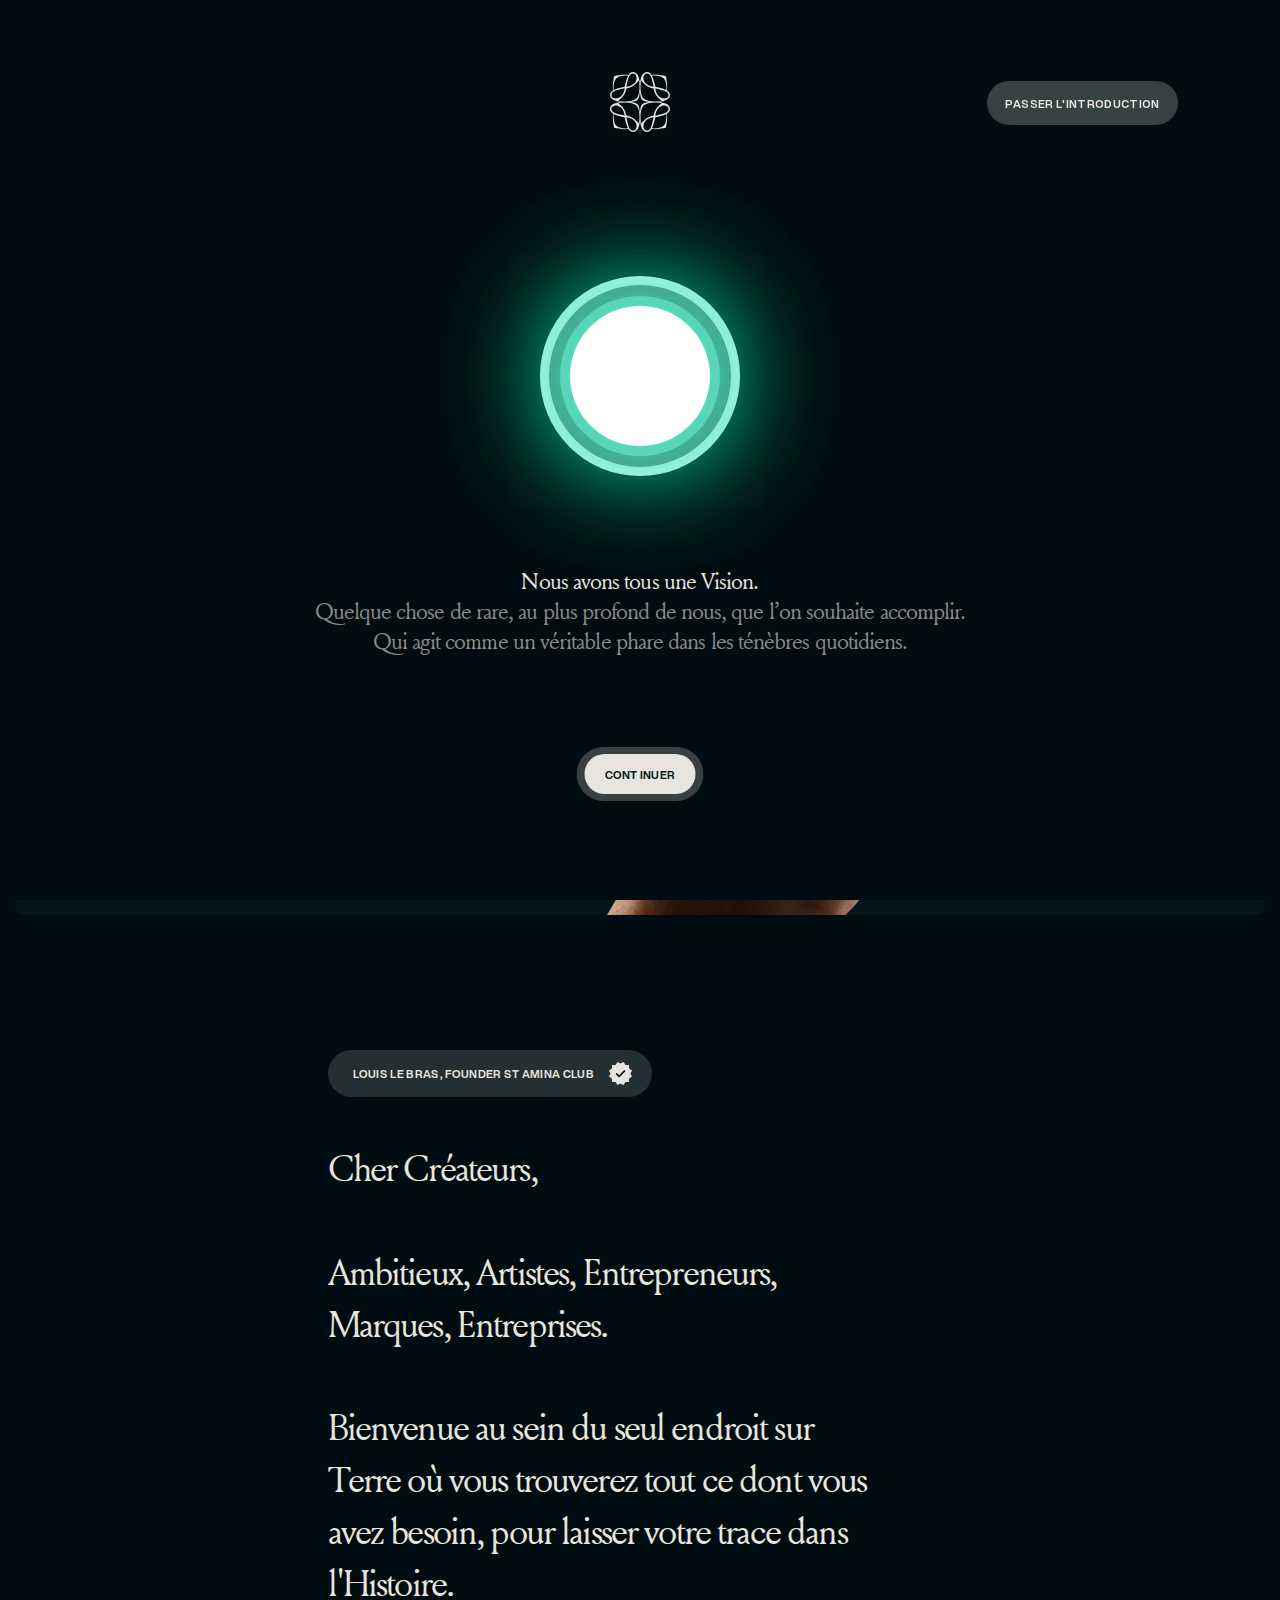
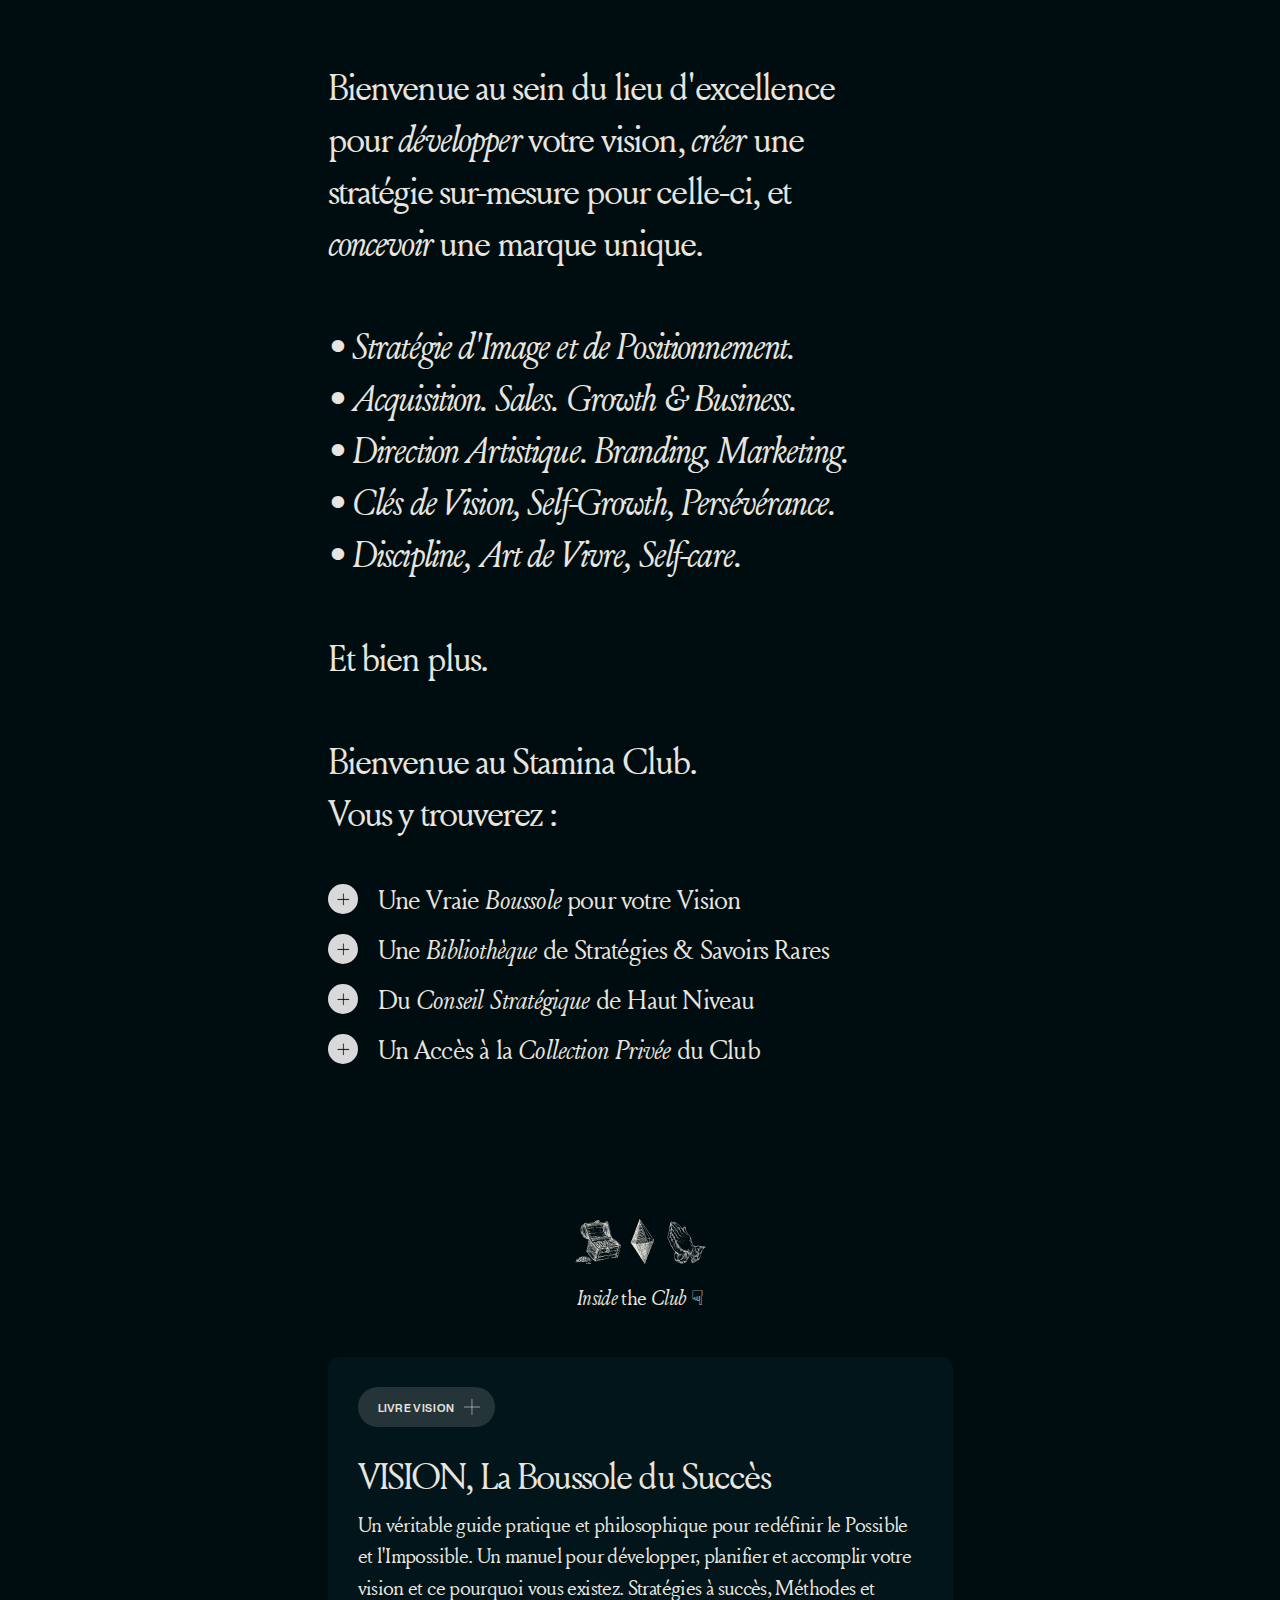
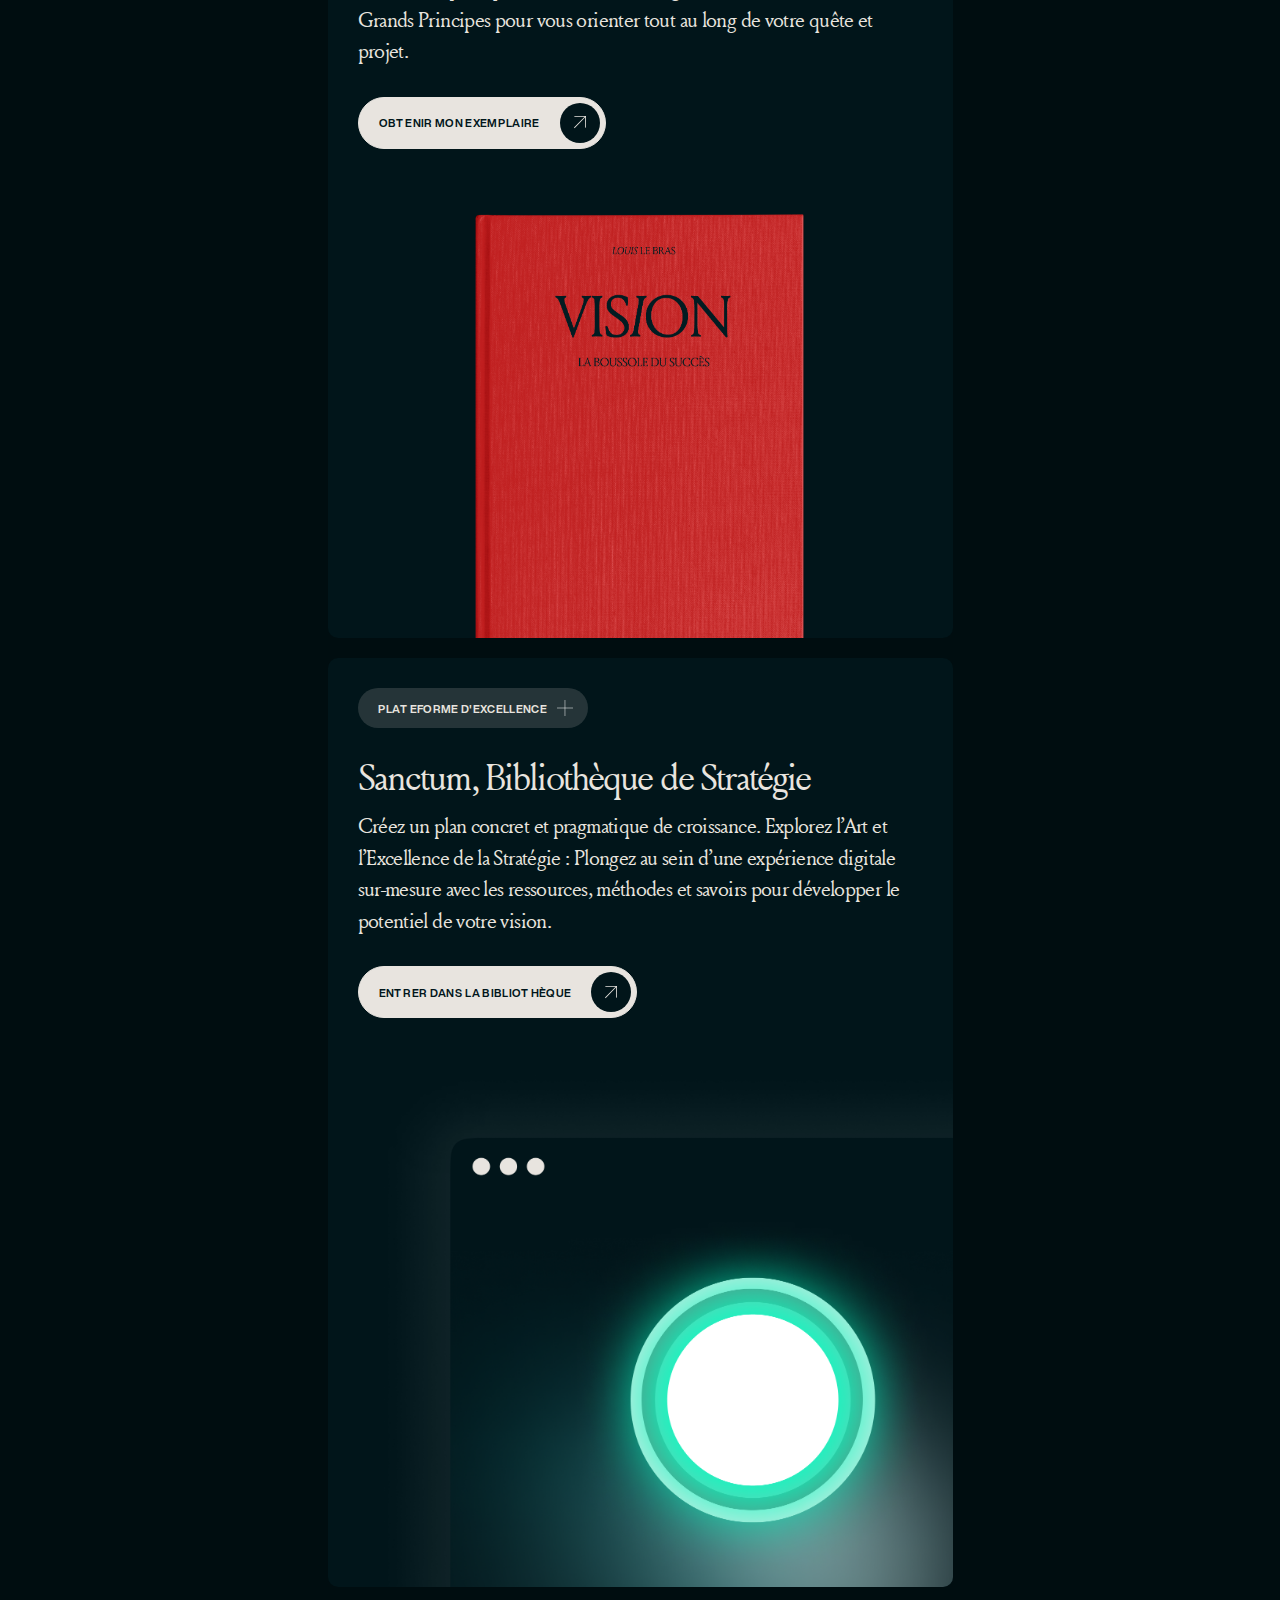
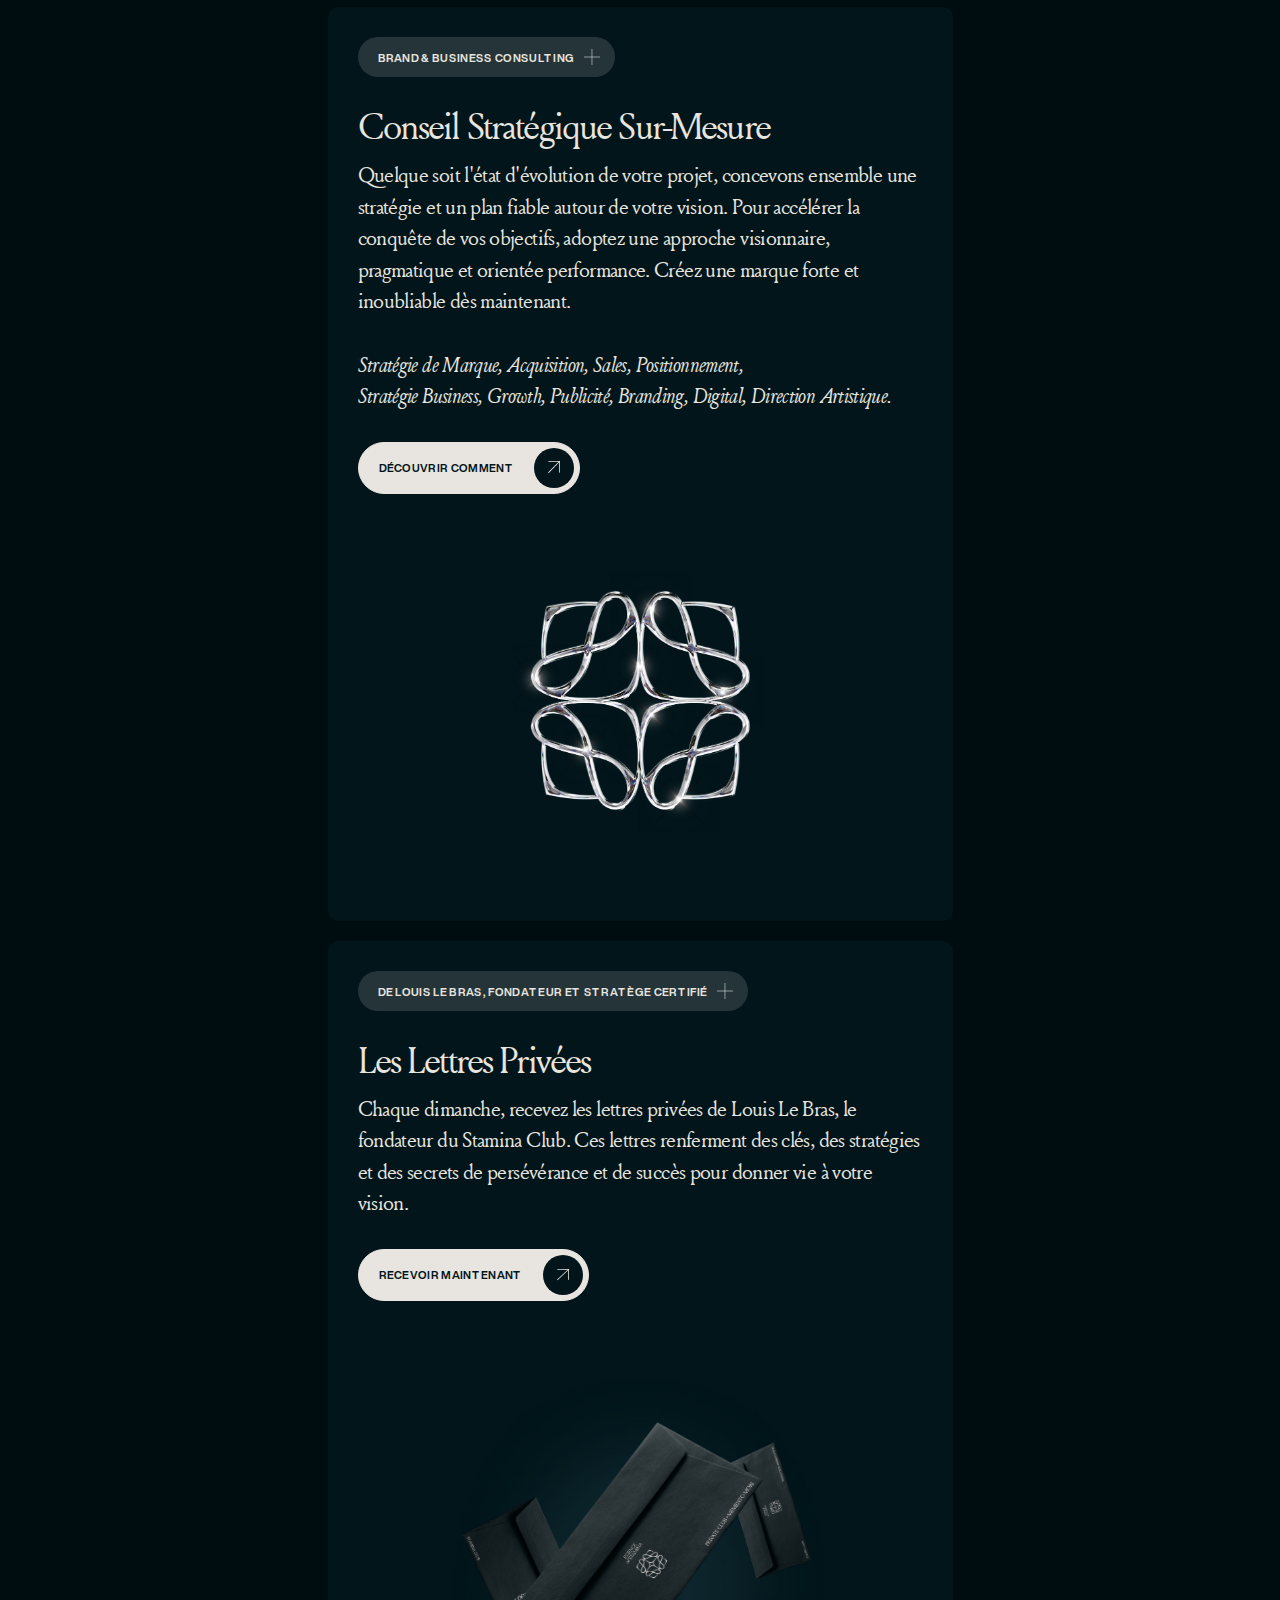
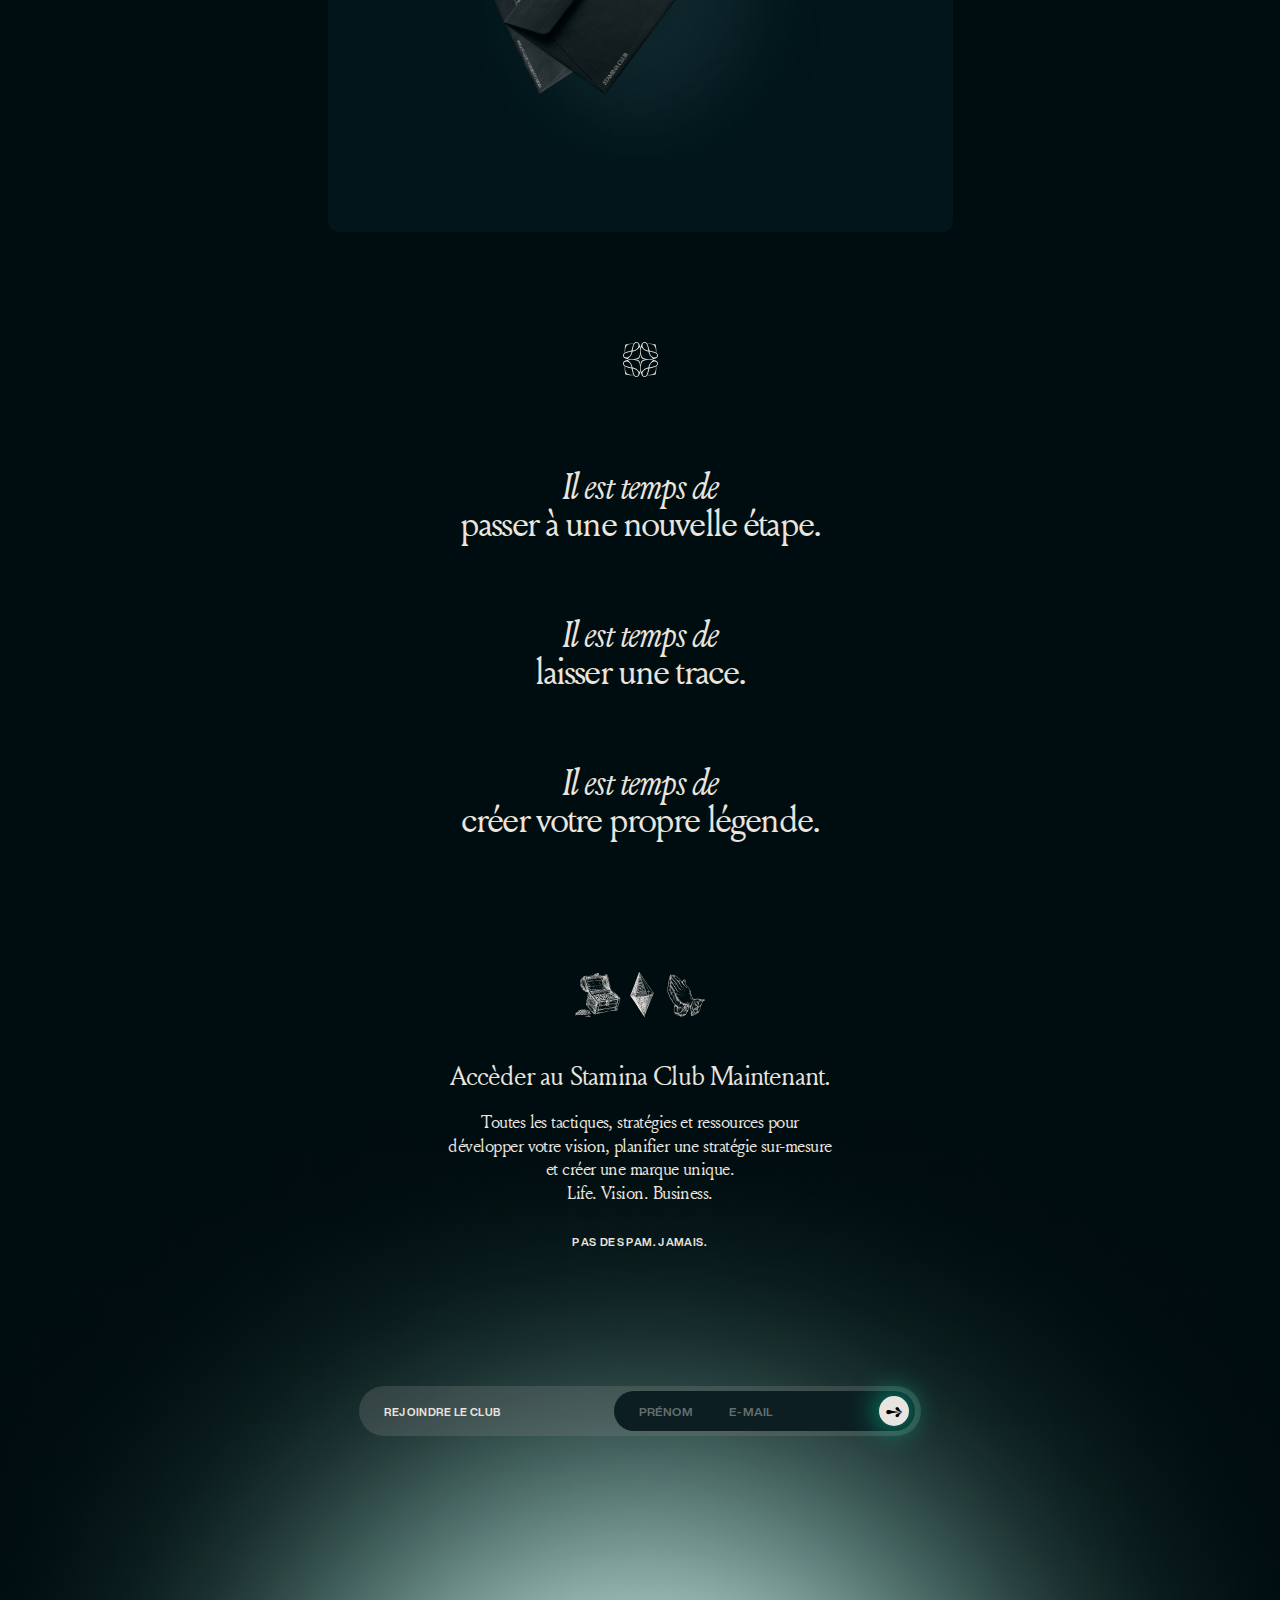
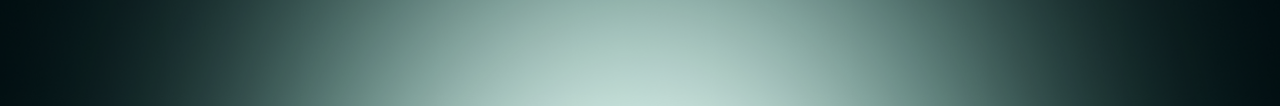
==== commit b0310759: "test sidebar" ====
--- a/join/index.html
+++ b/join/index.html
@@ -1,5 +1,5 @@
 <!DOCTYPE html>
-<html lang="fr">
+<html class="html" lang="fr">
 
 <head>
     <meta charset="UTF-8">
@@ -177,16 +177,23 @@
             <img class="logo-join" src="../public/content/brand-assets/join/logo-fixed-join-page.svg" alt="">
             <div class="description-join-head-part">
 
-                <h1 class="main-title">Il est Temps de Créer <br>
-                    Votre Propre <span class="italic">Vision</span>.
+                <h1 class="main-title"> Il est Temps
+                    de Créer <br> Votre Propre <span class="italic">Marque</span>.
                 </h1>
                 <div class="badge-club-text nav-item-typo">Club privé de stratèges</div>
-                <p class="text-small">Bienvenue au Stamina Club. <br>
-                    Le Lieu d'Excellence pour développer votre vision, planifier une stratégie sur-mesure et
-                    créer une marque unique. Découvrez les stratégies avancées, les méthodes inédites et les
+                <p class="text-classic">
+                    Bienvenue au Stamina Club. <br>
+                    Là d'ou viennent les grands de ce monde. <br>
+                    <!-- Quelque soit votre niveau d'évolution,  -->
+                    Accédez aux stratégies et conseils avancés, aux méthodes
+                    inédites et aux
                     ressources
                     rares utilisées par
-                    les plus grands artistes, entrepreneurs et sociétés du Fortune 500.
+                    les plus grands artistes, entrepreneurs et sociétés du Fortune 500, pour accélérer leur expansion et
+                    réaliser leur vision.
+
+
+
                     <!-- <br class="mobile-only"> Un
                     Club. Une Vision. Une Marque
                     importante du siècle. -->
@@ -250,20 +257,27 @@
                 Ambitieux, Artistes, Entrepreneurs, <br>
                 Marques, Entreprises. <br> <br>
 
-                Bienvenue au sein du Stamina Club. <br> <br>
-
-                Le seul endroit sur Terre où vous trouverez tout ce dont vous avez besoin, toutes les ressources, toutes
-                les stratégies et les méthodes pour développer votre vision. <br> <br>
-                Pour créer une stratégie performante. <br>
-                Pour créer une marque spéciale. <br>
-                Pour créer votre propre légende. <br> <br>
+                Bienvenue au sein du seul endroit sur Terre où vous trouverez tout ce dont vous avez besoin, pour
+                laisser votre trace dans l'Histoire. <br> <br>
+
+                Bienvenue au sein du lieu d'excellence pour <span class="italic">développer</span> votre vision,
+                <span class="italic">créer</span> une stratégie sur-mesure pour celle-ci,
+                et
+                <span class="italic">concevoir</span> une marque unique. <br> <br>
+
 
                 <span class="italic">
-                    Vision. Stratégie. Branding. <br>
-                    Plans. Stratégie de marque. Experience. <br>
-                    Positionnement. Acquisition. Méthodes.
-                </span><br> <br>
-
+                    • Stratégie d'Image et de Positionnement. <br>
+                    • Acquisition. Sales. Growth & Business. <br>
+                    • Direction Artistique. Branding, Marketing. <br>
+                    • Clés de Vision, Self-Growth, Persévérance. <br>
+                    • Discipline, Art de Vivre, Self-care.
+                </span> <br> <br>
+
+
+                Et bien plus. <br> <br>
+
+                Bienvenue au Stamina Club. <br>
                 Vous y trouverez :
 
 
@@ -272,20 +286,21 @@
             <div class="bullet-list-benefits">
                 <div class="benefit-bullet">
                     <img src="../public/content/brand-assets/join/bullet-point.svg" alt="">
-                    <p class="text-classic">Une Vraie <span class="italic">Boussole</span> pour votre Vision</p>
+                    <p class="big-text-classic">Une Vraie <span class="italic">Boussole</span> pour votre Vision</p>
                 </div>
                 <div class="benefit-bullet">
                     <img src="../public/content/brand-assets/join/bullet-point.svg" alt="">
-                    <p class="text-classic">Une <span class="italic">Bibliothèque</span> de Stratégies & Savoirs Rares
+                    <p class="big-text-classic">Une <span class="italic">Bibliothèque</span> de Stratégies & Savoirs
+                        Rares
                     </p>
                 </div>
                 <div class="benefit-bullet">
                     <img src="../public/content/brand-assets/join/bullet-point.svg" alt="">
-                    <p class="text-classic">Du <span class="italic">Conseil Stratégique</span> de Haut Niveau</p>
+                    <p class="big-text-classic">Du <span class="italic">Conseil Stratégique</span> de Haut Niveau</p>
                 </div>
                 <div class="benefit-bullet">
                     <img src="../public/content/brand-assets/join/bullet-point.svg" alt="">
-                    <p class="text-classic">Un Accès à la <span class="italic">Collection Privée</span> du Club</p>
+                    <p class="big-text-classic">Un Accès à la <span class="italic">Collection Privée</span> du Club</p>
                 </div>
             </div>
 
@@ -306,22 +321,21 @@
                     <img src="../public/content/brand-assets/join/icon-plus.svg" alt="">
                 </div>
                 <p class="secondary-title">VISION, La Boussole du Succès</p>
-                <p class="text-small">
-                    L’Ouvrage pour <span class="italic">Concevoir votre Propre Légende</span>. <br>Redéfinissez le
-                    Possible et l'Impossible à
-                    travers un véritable guide pratique et philosophique. Un manuel pour développer, planifier et
-                    accomplir
-                    votre vision. Stratégies à succès,
+                <p class="text-classic">
+                    <!-- L’Ouvrage pour <span class="italic">Concevoir votre Propre Légende</span>. -->
+                    Un véritable guide pratique et philosophique
+                    pour redéfinir le Possible et l'Impossible. Un manuel pour développer, planifier et
+                    accomplir votre vision et ce pourquoi vous existez. Stratégies à succès,
                     Méthodes et
                     Grands Principes pour vous
                     orienter tout au long de votre quête et projet.
-                    Une Boussole et Almanach intemporel à avoir près de soi à chaque instant.
+
 
 
 
                 </p>
                 <a href="" class="button-inside-card">
-                    <p class="nav-item-typo">Obtenir maintenant</p>
+                    <p class="nav-item-typo">Obtenir mon exemplaire</p>
                     <div class="background-arrow">
                         <img src="../public/content/brand-assets/join/arrow.svg" alt="">
                     </div>
@@ -336,9 +350,11 @@
                     <img src="../public/content/brand-assets/join/icon-plus.svg" alt="">
                 </div>
                 <p class="secondary-title">Sanctum, Bibliothèque de Stratégie</p>
-                <p class="text-small">
-                    <span class="italic underlined-type1">Artistes, Créateurs, Entrepreneurs, Marques,
-                        Entreprises</span> : <br> <br>
+                <p class="text-classic">
+
+
+
+                    Créez un plan concret et pragmatique de croissance.
 
 
                     Explorez l’Art et
@@ -347,14 +363,13 @@
                     sein d’une expérience digitale sur-mesure avec les ressources, méthodes et savoirs pour
                     développer le potentiel
                     de
-                    votre vision. Sortez-en avec un plan concret et pragmatique de croissance. Forgez une marque
-                    d'exception.
+                    votre vision.
                     <!-- d'exception. <br> <br> -->
                     <!-- <span class="italic">Stratégie Globale, Self-care/Growth, <br> Vision / Branding, Culture / Life /
                         Business </span> -->
                 </p>
                 <a href="" class="button-inside-card">
-                    <p class="nav-item-typo">Obtenir maintenant</p>
+                    <p class="nav-item-typo">Entrer dans la Bibliothèque </p>
                     <div class="background-arrow">
                         <img src="../public/content/brand-assets/join/arrow.svg" alt="">
                     </div>
@@ -369,20 +384,25 @@
                     <img src="../public/content/brand-assets/join/icon-plus.svg" alt="">
                 </div>
                 <p class="secondary-title">Conseil Stratégique Sur-Mesure</p>
-                <p class="text-small">
-                    Créez dès maintenant une marque forte et inoubliable.
-                    Quelque soit l'état d'évolution de votre projet, concevez une stratégie et un plan fiable autour de
+                <p class="text-classic">
+
+                    Quelque soit l'état d'évolution de votre projet, concevons ensemble une stratégie et un plan fiable
+                    autour de
                     votre vision. Pour accélérer la
                     conquête de vos objectifs, adoptez une approche visionnaire, pragmatique et orientée performance.
+
+                    Créez une marque forte et inoubliable dès maintenant.
                     <br> <br>
 
                     <span class="italic">
-                        Stratégie, Branding, Positionnement, Growth.
+                        Stratégie de Marque, Acquisition, Sales, Positionnement, <br> Stratégie Business, Growth,
+                        Publicité, Branding,
+                        Digital, Direction Artistique.
                     </span>
 
                 </p>
                 <a href="" class="button-inside-card">
-                    <p class="nav-item-typo">Obtenir maintenant</p>
+                    <p class="nav-item-typo">Découvrir comment</p>
                     <div class="background-arrow">
                         <img src="../public/content/brand-assets/join/arrow.svg" alt="">
                     </div>
@@ -390,13 +410,13 @@
                 <img class="cover-consulting" src="../public/content/brand-assets/join/chrome-logo.png" alt="">
 
             </div>
-            <div class="main-content-firstblock">
+            <!-- <div class="main-content-firstblock">
                 <div class="pill-inside-content">
                     <p class="nav-item-typo">Accès Privilégié Utopia</p>
                     <img src="../public/content/brand-assets/join/icon-plus.svg" alt="">
                 </div>
                 <p class="secondary-title">Collection Privée UTOPIA</p>
-                <p class="text-small">
+                <p class="text-classic">
                     Créez dès maintenant une marque forte et inoubliable.
                     Quelque soit l'état d'évolution de votre projet, concevez une stratégie et un plan fiable autour de
                     votre vision. Pour accélérer la
@@ -414,14 +434,14 @@
                 </a>
                 <img class="cover-utopia" src="../public/content/brand-assets/join/cover-utopia.png" alt="">
 
-            </div>
+            </div> -->
             <div class="main-content-firstblock">
                 <div class="pill-inside-content">
                     <p class="nav-item-typo">De Louis Le Bras, Fondateur et Stratège Certifié</p>
                     <img src="../public/content/brand-assets/join/icon-plus.svg" alt="">
                 </div>
                 <p class="secondary-title">Les Lettres Privées</p>
-                <p class="text-small">
+                <p class="text-classic">
                     Chaque dimanche, recevez les lettres privées de Louis Le Bras, le fondateur du Stamina Club. Ces
                     lettres renferment des
                     clés, des stratégies et des secrets de persévérance et de succès pour donner vie à votre vision.
@@ -429,7 +449,7 @@
 
                 </p>
                 <a href="" class="button-inside-card">
-                    <p class="nav-item-typo">Obtenir maintenant</p>
+                    <p class="nav-item-typo">Recevoir maintenant</p>
                     <div class="background-arrow">
                         <img src="../public/content/brand-assets/join/arrow.svg" alt="">
                     </div>
@@ -438,13 +458,7 @@
                     alt="">
 
             </div>
-            <!-- <div>
-            <div class="main-spacer"></div>
-            <p class="main-title">Le <span class="italic">Stamina</span> Club™</p>
-            <p style="margin-top: 10px;" class="big-text-classic">
-                Behind the Scene. Origine & Vision.
-            </p>
-           </div> -->
+
         </section>
 
         <section class="footer-join">
@@ -469,7 +483,10 @@
             <p class="text-small">Toutes les tactiques, stratégies et ressources pour développer votre vision,
                 planifier une stratégie sur-mesure et créer
                 une marque unique. <br>
-                Life. Vision. Business.</p>
+                Life. Vision. Business. <br> <br>
+                <span class="nav-item-typo">pas de spam. jamais.</span>
+
+            </p>
 
             <div class="fill-to-join-component">
                 <p class="nav-item-typo">Rejoindre le Club</p>
--- a/public/sources/css/main.css
+++ b/public/sources/css/main.css
@@ -1 +1 @@
-article,aside,details,figcaption,figure,footer,header,main,menu,nav,section,summary{display:block}audio,canvas,progress,video{display:inline-block;vertical-align:middle}[hidden],audio:not([controls]),template{display:none;height:0}*{-webkit-box-sizing:inherit;box-sizing:inherit;padding:0;margin:0;font-size:inherit;line-height:inherit}:after,:before{-webkit-box-sizing:inherit;box-sizing:inherit}:after,:before{vertical-align:inherit;text-decoration:inherit}:root{-webkit-box-sizing:border-box;box-sizing:border-box;-ms-overflow-style:-ms-autohiding-scrollbar;-webkit-text-size-adjust:100%;-ms-text-size-adjust:100%;text-rendering:optimizeLegibility}html{-webkit-tap-highlight-color:rgba(0,0,0,0);-webkit-tap-highlight-color:transparent}a{background:transparent}a:focus{outline:thin dotted}a:active,a:hover{outline:0}iframe,img,svg{vertical-align:middle}embed,iframe,object{max-width:100%}abbr[title]{border-bottom:none;text-decoration:underline;-webkit-text-decoration:underline dotted;text-decoration:underline dotted}b,strong{font-weight:inherit}code,kbd,pre,samp{font-family:monospace,monospace;font-size:1em}pre{white-space:pre;white-space:pre-wrap;word-wrap:break-word;overflow:auto;margin:1em 0}nav ol,nav ul{list-style:none}img{border:0;-ms-interpolation-mode:bicubic}svg:not(:root){overflow:hidden}fieldset,legend{border:0}legend{white-space:normal;color:inherit;display:table;max-width:100%;padding:0}select{cursor:pointer}select:-moz-focusring{color:transparent;text-shadow:0 0 0 #000}button[disabled],input[disabled]{cursor:default}button::-moz-focus-inner,input::-moz-focus-inner{border:0;padding:0}button,input,select,textarea{vertical-align:baseline;font:inherit;background:none;border-radius:0;margin:0}button,input,select{overflow:visible}input{appearance:none;-moz-appearance:none;-webkit-appearance:none}input::-moz-focus-inner{border:0;padding:0}input[type=checkbox],input[type=radio]{cursor:pointer;padding:0}input[type=checkbox]{-moz-appearance:checkbox;-webkit-appearance:checkbox}input[type=radio]{-moz-appearance:radio;-webkit-appearance:radio}input[type=number]{width:auto}input[type=number]::-webkit-inner-spin-button,input[type=number]::-webkit-outer-spin-button{height:auto}button,input[type=button],input[type=reset],input[type=submit]{appearance:button;-moz-appearance:button;-webkit-appearance:button;cursor:pointer}textarea{vertical-align:top;overflow:auto;resize:vertical;-moz-appearance:none;-webkit-appearance:none}table{border-collapse:collapse;border-spacing:0;table-layout:fixed}progress{display:inline-block;vertical-align:baseline}menu{margin:1em 0;padding:0 0 0 40px}hr{-webkit-box-sizing:content-box;box-sizing:content-box;height:0;overflow:visible}sup{position:relative;top:-0.5em;font-size:75%;line-height:0;vertical-align:baseline}@font-face{font-family:"Stamina";src:url("../../content/fonts/staminaregular.woff2") format("woff2"),url("../../content/fonts/staminaregular.woff") format("woff");font-display:swap;font-style:normal;font-weight:400}@font-face{font-family:"Stamina Italic";src:url("../../content/fonts/staminaitalic.woff2") format("woff2"),url("../../content/fonts/staminaitalic.woff") format("woff");font-display:swap;font-style:normal;font-weight:400}@font-face{font-family:"Stamina Bold";src:url("../../content/fonts/staminabold.woff2") format("woff2"),url("../../content/fonts/staminabold.woff") format("woff");font-display:swap;font-style:normal;font-weight:800}.loader{width:100%;height:100vh;background-color:#000d10;position:fixed;top:0px;left:0px;z-index:-99999999999;display:-webkit-box;display:-ms-flexbox;display:flex;-webkit-box-align:center;-ms-flex-align:center;align-items:center;-webkit-box-pack:center;-ms-flex-pack:center;justify-content:center;-webkit-animation:appearLoader 3s ease;animation:appearLoader 3s ease;opacity:0;display:flex}.loader .container-img-loader{position:absolute;left:50%;top:49%;-webkit-transform:translate(-50%,-50%);transform:translate(-50%,-50%);display:-webkit-box;display:-ms-flexbox;display:flex;-webkit-box-align:center;-ms-flex-align:center;align-items:center;-webkit-box-pack:center;-ms-flex-pack:center;justify-content:center;-webkit-box-orient:vertical;-webkit-box-direction:normal;-ms-flex-direction:column;flex-direction:column}.loader .container-img-loader p{margin-top:30px;font-size:10px;color:#e8e4df}.loader .container-img-loader img{z-index:200!important;-webkit-transition:0.3s;transition:0.3s;position:relative;opacity:1;height:10vh}@-webkit-keyframes fadeUp{0%{bottom:100px;opacity:0}to{bottom:30px;opacity:1}}@keyframes fadeUp{0%{bottom:100px;opacity:0}to{bottom:30px;opacity:1}}@-webkit-keyframes appearLoader{0%{opacity:1;display:-webkit-box;display:flex;z-index:999}59%{opacity:1}90%{opacity:0;display:-webkit-box;display:flex;z-index:999}91%{display:none;z-index:-99999999999}to{display:none}}@keyframes appearLoader{0%{opacity:1;display:-webkit-box;display:-ms-flexbox;display:flex;z-index:999}59%{opacity:1}90%{opacity:0;display:-webkit-box;display:-ms-flexbox;display:flex;z-index:999}91%{display:none;z-index:-99999999999}to{display:none}}@media (max-width:800px){.loader .container-img-loader{top:43vh;left:51%}}@font-face{font-family:"Stamina";src:url("../../content/fonts/staminaregular.woff2") format("woff2"),url("../../content/fonts/staminaregular.woff") format("woff");font-display:swap;font-style:normal;font-weight:400}@font-face{font-family:"Stamina Italic";src:url("../../content/fonts/staminaitalic.woff2") format("woff2"),url("../../content/fonts/staminaitalic.woff") format("woff");font-display:swap;font-style:normal;font-weight:400}@font-face{font-family:"Stamina Bold";src:url("../../content/fonts/staminabold.woff2") format("woff2"),url("../../content/fonts/staminabold.woff") format("woff");font-display:swap;font-style:normal;font-weight:800}.color-light{color:#e8e4df}.color-dark{color:#021518}a{color:currentColor;text-decoration:none}.italic{font-family:"Stamina Italic"}@media (max-width:800px){.button-feed{margin-left:7.5%}}.heavy-title{font-family:"Stamina";font-size:calc(96px + (100vw - ((100vw - 850px) / 6 + 15px) * 2 - 1600px) * 0.0005 * 20);letter-spacing:-0.05em;line-height:100%;font-weight:400}@media (max-width:800px){.heavy-title{font-size:56px}}.main-title{font-family:"Stamina";font-size:calc(58px + (100vw - ((100vw - 850px) / 6 + 15px) * 2 - 1600px) * 0.0005 * 20);letter-spacing:-0.05em;line-height:100%;font-weight:400}@media (max-width:800px){.main-title{font-size:42px}}.secondary-title{font-family:"Stamina";font-size:calc(46px + (100vw - ((100vw - 850px) / 6 + 15px) * 2 - 1600px) * 0.0005 * 20);letter-spacing:-0.05em;line-height:100%;font-weight:400}@media (max-width:800px){.secondary-title{font-size:28px}}.mini-block-title{font-family:"Stamina";font-size:calc(36px + (100vw - ((100vw - 850px) / 6 + 15px) * 2 - 1600px) * 0.0005 * 20);letter-spacing:-0.05em;line-height:120%;font-weight:400}@media (max-width:800px){.mini-block-title{font-size:26px}}.button{padding:1.8vh 15px 1.7vh;border-radius:500px;background-color:#e8e4df;color:#021518;border:1px solid transparent;-webkit-transition:0.3s cubic-bezier(0.08,0.81,0.51,0.97);transition:0.3s cubic-bezier(0.08,0.81,0.51,0.97)}.button:hover{background-color:transparent;border:1px solid #e8e4df;color:#e8e4df}.button2{padding:1.8vh 20px 1.7vh;border-radius:500px;background-color:#e8e4df;color:#021518;border:1px solid transparent;-webkit-transition:0.3s cubic-bezier(0.08,0.81,0.51,0.97);transition:0.3s cubic-bezier(0.08,0.81,0.51,0.97)}.button2:hover{background-color:#000d10;border:1px solid #000d10;color:#e8e4df}@media (min-width:1400px){.button2{padding:1.2vh 20px 1.07vh}}.button3{padding:1.8vh 20px 1.7vh;border-radius:500px;background-color:#e8e4df;color:#021518;border:1px solid transparent;-webkit-transition:0.3s cubic-bezier(0.08,0.81,0.51,0.97);transition:0.3s cubic-bezier(0.08,0.81,0.51,0.97)}.button3:hover{background-color:rgba(255,255,255,0);-webkit-backdrop-filter:blur(10px);backdrop-filter:blur(10px);border:1px solid #e8e4df;color:#e8e4df}@media (min-width:1400px){.button3{padding:1.2vh 20px 1.07vh}}.button4{padding:1.8vh 20px 1.7vh;border-radius:500px;background-color:#021518;color:#e8e4df;border:1px solid transparent;-webkit-transition:0.3s cubic-bezier(0.08,0.81,0.51,0.97);transition:0.3s cubic-bezier(0.08,0.81,0.51,0.97)}.button4:hover{-webkit-backdrop-filter:blur(10px);backdrop-filter:blur(10px);border:1px solid #021518;color:#021518;background-color:transparent}@media (min-width:1400px){.button4{padding:1.2vh 20px 1.07vh}}.button5{padding:1.8vh 20px 1.7vh;border-radius:500px;background-color:#021518;color:#e8e4df;border:1px solid transparent;-webkit-transition:0.3s cubic-bezier(0.08,0.81,0.51,0.97);transition:0.3s cubic-bezier(0.08,0.81,0.51,0.97)}.button5:hover{-webkit-backdrop-filter:blur(10px);backdrop-filter:blur(10px);border:1px solid #e8e4df;color:#e8e4df;background-color:transparent}@media (min-width:1400px){.button5{padding:1.2vh 20px 1.07vh}}@-webkit-keyframes fadebutton{0%{-webkit-box-shadow:0px 0px 60px 0px rgba(0,255,194,0.5);box-shadow:0px 0px 60px 0px rgba(0,255,194,0.5)}50%{-webkit-box-shadow:0px 0px 15px 0px rgba(0,255,194,0.5);box-shadow:0px 0px 15px 0px rgba(0,255,194,0.5)}to{-webkit-box-shadow:0px 0px 60px 0px rgba(0,255,194,0.5);box-shadow:0px 0px 60px 0px rgba(0,255,194,0.5)}}@keyframes fadebutton{0%{-webkit-box-shadow:0px 0px 60px 0px rgba(0,255,194,0.5);box-shadow:0px 0px 60px 0px rgba(0,255,194,0.5)}50%{-webkit-box-shadow:0px 0px 15px 0px rgba(0,255,194,0.5);box-shadow:0px 0px 15px 0px rgba(0,255,194,0.5)}to{-webkit-box-shadow:0px 0px 60px 0px rgba(0,255,194,0.5);box-shadow:0px 0px 60px 0px rgba(0,255,194,0.5)}}.text-small{font-family:"Stamina";font-size:calc(23px + (100vw - ((100vw - 850px) / 6 + 15px) * 2 - 1600px) * 0.0005 * 20);letter-spacing:-0.03em;line-height:130%;font-weight:300}@media (max-width:800px){.text-small{font-size:15px}}.text-nano{font-family:"Stamina";font-size:calc(20px + (100vw - ((100vw - 850px) / 6 + 15px) * 2 - 1600px) * 0.0005 * 20);letter-spacing:-0.03em;line-height:130%}@media (max-width:800px){.text-nano{font-size:13px}}.text-classic{font-family:"Stamina";font-size:calc(26px + (100vw - ((100vw - 850px) / 6 + 15px) * 2 - 1600px) * 0.0005 * 20);letter-spacing:-0.03em;line-height:130%;font-weight:300}@media (max-width:800px){.text-classic{font-size:18px}}.big-text-classic{font-family:"Stamina";font-size:calc(32px + (100vw - ((100vw - 850px) / 6 + 15px) * 2 - 1600px) * 0.0005 * 20);letter-spacing:-0.03em;line-height:140%}@media (max-width:800px){.big-text-classic{font-size:20px}}.classic-link{text-transform:uppercase;font-size:calc(16px + (100vw - ((100vw - 850px) / 6 + 15px) * 2 - 1600px) * 0.0005 * 20);font-family:"Stamina Bold";text-transform:uppercase;letter-spacing:0.04em;line-height:100%}.underlined-type1{outline:0;text-decoration:none;color:currentColor;position:relative;cursor:pointer}.underlined-type1:after{content:"";width:100%;position:absolute;left:0;bottom:-2px;opacity:0.5;border-width:0 0 1px;border-style:solid}@media (max-width:800px){.classic-link{font-size:12px;line-height:130%}}.nav-item-sidebar{font-family:"Stamina";font-size:calc(25px + (100vw - ((100vw - 850px) / 6 + 15px) * 2 - 1600px) * 0.0005 * 20);letter-spacing:-0.04em;line-height:100%}@media (min-width:1100px){.nav-item-sidebar{font-size:18px}}@media (min-width:1400px){.nav-item-sidebar{font-size:22px}}@media (max-width:800px){.nav-item-sidebar{font-size:18px;line-height:130%}}.nav-item-typo{text-align:center;text-transform:uppercase;font-size:calc(16.5px + (100vw - ((100vw - 850px) / 6 + 15px) * 2 - 1600px) * 0.0005 * 20);font-family:"Stamina Bold";text-transform:uppercase;letter-spacing:0.03em;line-height:100%;position:relative}@media (min-width:1100px){.nav-item-typo{font-size:11px}}@media (min-width:1400px){.nav-item-typo{font-size:12px}}@media (max-width:800px){.nav-item-typo{font-size:10px;line-height:130%}.mini-nav-item-typo{font-size:10px;line-height:100%}}.centered-bold-text{width:100%;text-align:center;text-transform:uppercase;font-size:calc(16.5px + (100vw - ((100vw - 850px) / 6 + 15px) * 2 - 1600px) * 0.0005 * 20);font-family:"Stamina Bold";font-weight:800;text-transform:uppercase;letter-spacing:0.04em;line-height:150%}@media (min-width:1100px){.centered-bold-text{font-size:11px}}@media (min-width:1400px){.centered-bold-text{font-size:12px}}@media (max-width:800px){.centered-bold-text{font-size:10px}}.logo-fixed-header{height:7.5vh;position:fixed;top:2.5vw;left:50%;-webkit-transform:translate(-50%,0%);transform:translate(-50%,0%);opacity:0;z-index:90;-webkit-transition:0.3s ease;transition:0.3s ease;mix-blend-mode:difference}.logo-fixed-header img{height:100%}.darkHeader{opacity:1}@media (max-width:800px){.logo-fixed-header{top:5vh;height:7.5vh}}nav{width:-webkit-fit-content;width:-moz-fit-content;width:fit-content;display:-webkit-box;display:-ms-flexbox;display:flex;padding:4px 5px;border-radius:500px;position:fixed;bottom:4vh;background:rgba(203,197,188,0.58);-webkit-backdrop-filter:blur(12.5px);backdrop-filter:blur(12.5px);z-index:101}.nav-item{padding:1.7vh 15px 1.6vh;border-radius:500px}.nav-item:hover{background-color:#e8e4df}.active-item-menu{background-color:#e8e4df}.menu-item{margin-right:5px;cursor:pointer}.club-item{margin-right:5px}@media (min-width:1400px){.nav-item{padding:1.2vh 20px 1.07vh}}@media (max-width:800px){.nav-item{padding:1.7vh 15px 1.6vh}}.loader{width:100%;height:100vh;background-color:#000d10;position:fixed;top:0px;left:0px;z-index:-99999999999;display:-webkit-box;display:-ms-flexbox;display:flex;-webkit-box-align:center;-ms-flex-align:center;align-items:center;-webkit-box-pack:center;-ms-flex-pack:center;justify-content:center;-webkit-animation:appearLoader 3s ease;animation:appearLoader 3s ease;opacity:0;display:flex}.loader .container-img-loader{position:absolute;left:50%;top:49%;-webkit-transform:translate(-50%,-50%);transform:translate(-50%,-50%);display:-webkit-box;display:-ms-flexbox;display:flex;-webkit-box-align:center;-ms-flex-align:center;align-items:center;-webkit-box-pack:center;-ms-flex-pack:center;justify-content:center;-webkit-box-orient:vertical;-webkit-box-direction:normal;-ms-flex-direction:column;flex-direction:column}.loader .container-img-loader p{margin-top:30px;font-size:10px;color:#e8e4df}.loader .container-img-loader img{z-index:200!important;-webkit-transition:0.3s;transition:0.3s;position:relative;opacity:1;height:10vh}@keyframes fadeUp{0%{bottom:100px;opacity:0}to{bottom:30px;opacity:1}}@keyframes appearLoader{0%{opacity:1;display:-webkit-box;display:-ms-flexbox;display:flex;z-index:999}59%{opacity:1}90%{opacity:0;display:-webkit-box;display:-ms-flexbox;display:flex;z-index:999}91%{display:none;z-index:-99999999999}to{display:none}}@media (max-width:800px){.loader .container-img-loader{top:43vh;left:51%}}.sidebar{width:35vw;height:80vh;background-color:#01151a;position:fixed;bottom:-100vh;border-radius:10px;z-index:100;display:-webkit-box;display:-ms-flexbox;display:flex;-webkit-box-align:center;-ms-flex-align:center;align-items:center;-webkit-box-pack:start;-ms-flex-pack:start;justify-content:flex-start;-webkit-box-orient:vertical;-webkit-box-direction:normal;-ms-flex-direction:column;flex-direction:column;-webkit-transition:0.2s cubic-bezier(0.08,0.81,0.51,0.97);transition:0.2s cubic-bezier(0.08,0.81,0.51,0.97)}.back-blur-layer-sidebar{position:fixed;background-color:rgba(230,230,230,0);width:100vw;height:100vh;bottom:0;z-index:-10;opacity:0;-webkit-backdrop-filter:blur(15px);backdrop-filter:blur(15px);-webkit-transition:0.2s cubic-bezier(0.08,0.81,0.51,0.97);transition:0.2s cubic-bezier(0.08,0.81,0.51,0.97);cursor:pointer}.to-back-blur{z-index:99;opacity:1}.close-sidebar{color:#e8e4df;margin-top:20px;padding:7px 8px 6px;border-radius:40px;background-color:#1f3436;width:-webkit-fit-content;width:-moz-fit-content;width:fit-content;-webkit-transition:0.3s cubic-bezier(0.08,0.81,0.51,0.97);transition:0.3s cubic-bezier(0.08,0.81,0.51,0.97);cursor:pointer}.close-sidebar:hover{background-color:#e8e4df;color:#021518}.indication-sidebar-txt{color:#e8e4df;width:85%;text-align:left;margin-top:20px}.nav-menu-sidebar{display:-webkit-box;display:-ms-flexbox;display:flex;-webkit-box-orient:vertical;-webkit-box-direction:normal;-ms-flex-direction:column;flex-direction:column;width:85%;margin-top:10px;color:#e8e4df}.nav-item-sidebar{margin-bottom:15px}.monogram-sidebar{position:absolute;bottom:100px;width:40px}.to-left-menu{opacity:1;bottom:2vh}@media (min-width:1100px){.sidebar{width:30vw}.monogram-sidebar{width:40px;bottom:100px}}@media (min-width:1400px){.sidebar{width:25vw}.monogram-sidebar{width:40px;bottom:100px}}@media (max-width:800px){.sidebar{width:calc(100% - 40px);height:80vh}.nav-item-sidebar{margin-bottom:10px}.monogram-sidebar{width:40px}}.content-block-nano{width:100%;height:21vh;position:relative;border-radius:10px;margin-bottom:10px;overflow:hidden}.content-block-nano .inside-mini-block{padding:25px 25px}.content-block-nano .inside-mini-block .text-small{margin-top:5px}@media (min-width:1100px){.content-block-nano{height:25vh}}@media (max-width:800px){.content-block-nano{height:25vh}}.content-block-mini{width:100%;height:31vh;position:relative;border-radius:10px;margin-bottom:10px;overflow:hidden}.content-block-mini .inside-mini-block{padding:25px 25px;z-index:30;position:relative}.content-block-mini .inside-mini-block .text-small{margin-top:5px}@media (max-width:800px){.content-block-mini{height:34vh}}.floating-image-block-mini{width:100%;height:100%;position:absolute;top:0;left:0;-o-object-fit:cover;object-fit:cover;z-index:1}.content-block-semi{width:100%;height:53vh;position:relative;border-radius:10px;margin-bottom:10px;overflow:hidden}.content-block-semi .inside-mini-block{padding:25px 25px}.content-block-semi .inside-mini-block .text-small{margin-top:5px}.floating-image-block-semi{width:38%;height:auto;position:absolute;top:60%;left:50%;-webkit-transform:translate(-50%,-50%);transform:translate(-50%,-50%)}.content-block-classic{width:100%;height:65vh;position:relative;border-radius:10px;margin-bottom:10px;overflow:hidden}.content-block-classic .inside-mini-block{padding:25px 25px}.content-block-classic .inside-mini-block .text-small{margin-top:5px}.floating-image-classic-block{height:35vh;position:absolute;top:62.5%;left:50%;-webkit-transform:translate(-50%,-50%);transform:translate(-50%,-50%);-webkit-filter:saturate(0.9);filter:saturate(0.9)}@media (max-width:800px){.floating-image-classic-block{height:35vh}}.little-block-content{height:70vh}.infos-link-block{display:-webkit-box;display:-ms-flexbox;display:flex;-webkit-box-pack:justify;-ms-flex-pack:justify;justify-content:space-between;width:100%;padding:20px 20px;position:absolute;z-index:50}.infos-link-block a,.infos-link-block span{padding:1.45vh 20px 1.3vh;border-radius:500px;background-color:#e8e4df;color:#021518;-webkit-transition:0.3s cubic-bezier(0.08,0.81,0.51,0.97);transition:0.3s cubic-bezier(0.08,0.81,0.51,0.97);height:-webkit-fit-content;height:-moz-fit-content;height:fit-content;display:-webkit-box;display:-ms-flexbox;display:flex}.infos-link-block a:hover,.infos-link-block span:hover{-webkit-transform:scale(1.03);transform:scale(1.03)}.infos-double-link-block{display:-webkit-box;display:-ms-flexbox;display:flex;-webkit-box-pack:justify;-ms-flex-pack:justify;justify-content:space-between;width:100%;padding:15px 15px;position:absolute}.infos-double-link-block div{display:-webkit-box;display:-ms-flexbox;display:flex;-webkit-box-orient:vertical;-webkit-box-direction:normal;-ms-flex-direction:column;flex-direction:column;-webkit-box-align:start;-ms-flex-align:start;align-items:flex-start}.infos-double-link-block div .second-text-infos{background-color:#000d10;color:#e8e4df;text-align:left;margin-top:10px}.infos-double-link-block .link-solo-double{position:absolute;top:15px;right:15px}.infos-double-link-block a,.infos-double-link-block span{padding:1.45vh 20px 1.3vh;border-radius:500px;background-color:#e8e4df;color:#021518;-webkit-transition:0.3s cubic-bezier(0.08,0.81,0.51,0.97);transition:0.3s cubic-bezier(0.08,0.81,0.51,0.97);height:-webkit-fit-content;height:-moz-fit-content;height:fit-content;display:-webkit-box;display:-ms-flexbox;display:flex}.infos-double-link-block a:hover,.infos-double-link-block span:hover{-webkit-transform:scale(1.03);transform:scale(1.03)}.red-dot{width:10px;height:10px;margin-right:7px;border-radius:100px;background-color:red;position:relative}@media (max-width:800px){.red-dot{top:1px}}.infos-link-block-top{top:0}.infos-link-block-bottom{bottom:0}@media (max-width:800px){.content-block-classic{height:70vh}.little-block-content{height:75vh}}.double-content-block-classic{width:100%;display:-webkit-box;display:-ms-flexbox;display:flex;-webkit-box-pack:justify;-ms-flex-pack:justify;justify-content:space-between;margin-bottom:10px;position:relative}.double-content-block-classic .item-double-content-block{width:calc(50% - 5px);height:47vh;border-radius:10px;position:relative}.infos-link-double-block{display:-webkit-box;display:-ms-flexbox;display:flex;width:100%;padding:15px 15px;position:absolute}.infos-link-double-block div{border-radius:500px;width:100%;display:-webkit-box;display:-ms-flexbox;display:flex;-webkit-box-pack:justify;-ms-flex-pack:justify;justify-content:space-between;padding:1.5vh 15px 1.45vh;border-radius:500px;background-color:#e8e4df;color:#021518;-webkit-transition:0.3s cubic-bezier(0.08,0.81,0.51,0.97);transition:0.3s cubic-bezier(0.08,0.81,0.51,0.97)}.infos-link-double-block div:hover{-webkit-transform:scale(1.03);transform:scale(1.03)}.double-infos-link-block-top{top:0}.double-infos-link-block-bottom{bottom:0}@media (max-width:800px){.double-content-block-classic .item-double-content-block{height:46vh}}.dark-block{background-color:#000d10;color:#e8e4df}.light-block{background-color:#dbd5cd;color:#021518}.red-block{background-color:#290501;color:#021518}.full-centered-block-content{display:-webkit-box;display:-ms-flexbox;display:flex;-webkit-box-align:center;-ms-flex-align:center;align-items:center;-webkit-box-pack:justify;-ms-flex-pack:justify;justify-content:space-between;width:100%;-webkit-box-orient:vertical;-webkit-box-direction:normal;-ms-flex-direction:column;flex-direction:column;padding:2.5vw 2.5vw}.full-centered-block-content p{text-align:center}.bottom-text{padding:15px 20px;position:absolute;bottom:0}.top-text{padding:15px 20px;position:absolute;top:0}.keywords-list-block{display:-webkit-box;display:-ms-flexbox;display:flex;-ms-flex-wrap:wrap;flex-wrap:wrap;margin-top:10px}.keywords-list-block span{border:1px solid #021518;border-radius:300px;height:-webkit-fit-content;height:-moz-fit-content;height:fit-content;display:-webkit-box;display:-ms-flexbox;display:flex;-webkit-box-align:center;-ms-flex-align:center;align-items:center;-webkit-box-pack:center;-ms-flex-pack:center;justify-content:center;padding:5px 8px 4px 8px;line-height:100%;margin-right:7px;margin-bottom:7px}.stamina-os-block .logo-chrome-os{height:33vh;margin-top:13vh}.stamina-os-block .text-classic{margin-bottom:0vh}.stamina-os-block .button{margin-bottom:3vh}.brandos-image{width:45%}@media (max-width:1300px){.stamina-os-block .logo-chrome-os{margin-top:9vh;height:30vh}}@media (max-width:1000px){.stamina-os-block .logo-chrome-os{margin-top:10vh;height:30vh}}@media (max-width:800px){.stamina-os-block{padding:2.5vw 6.5vw}.stamina-os-block .logo-chrome-os{margin-top:12vh;height:30vh}}.home-private-collection img{width:100%;height:100%;-o-object-fit:cover;object-fit:cover;position:absolute;top:0vh;left:0;z-index:1;border-radius:10px}.home-private-collection .button2{position:absolute;z-index:1;bottom:2vh;left:50%;-webkit-transform:translate(-50%,-50%);transform:translate(-50%,-50%)}.journaldebord-container img{position:absolute;left:51%;top:45%;-webkit-transform:translate(-50%,-50%);transform:translate(-50%,-50%);height:30vh}@media (max-width:800px){.journaldebord-container img{height:28vh}}.inspiration-container{position:relative;overflow:hidden}.inspiration-container .inside-mini-block{padding:0}.inspiration-container img{position:absolute;left:72%;top:85%;-webkit-transform:translate(-50%,-50%);transform:translate(-50%,-50%);height:50vh}@media (max-width:800px){.inspiration-container img{height:40vh}}.double-content-block-coaching img{position:absolute;left:50%;top:60%;-webkit-transform:translate(-50%,-50%);transform:translate(-50%,-50%);width:70%}.coaching-prive img{width:30%}@media (max-width:800px){.double-content-block-coaching img{top:55%;width:70%}.coaching-prive img{width:40%}}.private-letters-container{display:-webkit-box;display:-ms-flexbox;display:flex;-webkit-box-align:center;-ms-flex-align:center;align-items:center;-webkit-box-pack:start;-ms-flex-pack:start;justify-content:flex-start;-webkit-box-orient:vertical;-webkit-box-direction:normal;-ms-flex-direction:column;flex-direction:column;position:relative;height:-webkit-fit-content;height:-moz-fit-content;height:fit-content;padding-top:7vh}.private-letters-container .text-small{font-size:17px}.private-letters-container .button3{position:absolute;bottom:40px}.private-letters-container .logo-join-club{height:14vh;position:relative}.private-letters-container .bg-private-letters{z-index:0;width:100%;height:100%;-o-object-fit:cover;object-fit:cover;-o-object-position:center;object-position:center;position:absolute;top:0;left:0}.private-letters-container p{color:#e8e4df;z-index:1;text-align:center;margin-top:25px;width:80%}.private-letters-container .fill-to-join-component{width:80%;display:-webkit-box;display:-ms-flexbox;display:flex;-webkit-box-pack:justify;-ms-flex-pack:justify;justify-content:space-between;border-radius:104px;background:rgba(127,130,130,0.29);padding:5px 6px 5px 6px;-webkit-box-align:center;-ms-flex-align:center;align-items:center;margin-top:4vh;position:relative}.private-letters-container .fill-to-join-component p{width:-webkit-fit-content;width:-moz-fit-content;width:fit-content;position:relative;top:0.5px}.private-letters-container #mc_embed_signup{display:-webkit-box;display:-ms-flexbox;display:flex;-webkit-box-pack:justify;-ms-flex-pack:justify;justify-content:space-between;border-radius:64px;background:#0c1e21;padding:5px 6px 5px 25px;width:100%}.private-letters-container .div-inputs{display:-webkit-box;display:-ms-flexbox;display:flex}.private-letters-container form{width:100%}.private-letters-container #mc_embed_signup_scroll{display:-webkit-box;display:-ms-flexbox;display:flex;-webkit-box-pack:justify;-ms-flex-pack:justify;justify-content:space-between;-webkit-box-align:center;-ms-flex-align:center;align-items:center;width:100%}.private-letters-container #mc_embed_signup_scroll #mc-embedded-subscribe-form{display:-webkit-box;display:-ms-flexbox;display:flex;-webkit-box-pack:justify;-ms-flex-pack:justify;justify-content:space-between;-webkit-box-align:center;-ms-flex-align:center;align-items:center;width:100%}.private-letters-container #mc_embed_signup_scroll input{outline:none;border:none!important;position:relative;resize:none;font-family:"Stamina Bold";font-size:12px;text-transform:uppercase}.private-letters-container #mc_embed_signup_scroll input::-webkit-input-placeholder{color:rgba(201,201,201,0.472)}.private-letters-container #mc_embed_signup_scroll input::-moz-placeholder{color:rgba(201,201,201,0.472)}.private-letters-container #mc_embed_signup_scroll input:-ms-input-placeholder{color:rgba(201,201,201,0.472)}.private-letters-container #mc_embed_signup_scroll input::-ms-input-placeholder{color:rgba(201,201,201,0.472)}.private-letters-container #mc_embed_signup_scroll input::placeholder{color:rgba(201,201,201,0.472)}.private-letters-container #mc_embed_signup_scroll #mce-FNAME{width:90px;color:#e8e4df}.private-letters-container #mc_embed_signup_scroll #mce-EMAIL{width:150px;color:#e8e4df}.private-letters-container #mc_embed_signup_scroll #mc-embedded-subscribe{background-color:#e8e4df;width:30px;height:30px;display:-webkit-box;display:-ms-flexbox;display:flex;-webkit-box-align:center;-ms-flex-align:center;align-items:center;-webkit-box-pack:center;-ms-flex-pack:center;justify-content:center;border-radius:100px;font-size:22px;font-weight:200;-webkit-box-shadow:0px 0px 30px 0px rgba(0,255,194,0.8);box-shadow:0px 0px 30px 0px rgba(0,255,194,0.8);-webkit-transition:0.3s ease-out;transition:0.3s ease-out}.private-letters-container #mc_embed_signup_scroll #mc-embedded-subscribe:hover{-webkit-box-shadow:0px 0px 50px 0px rgb(0,255,194);box-shadow:0px 0px 50px 0px rgb(0,255,194);-webkit-transition:0.3s ease;transition:0.3s ease}.private-letters-container .nospammessage{width:100%;text-align:right;margin-top:15px}.private-letters-container .letter-image-join{height:30vh;position:relative;margin-top:15px;margin-bottom:20px;margin-bottom:10vh;-webkit-filter:brightness(1.5);filter:brightness(1.5)}@media (max-width:800px){.private-letters-container{padding-top:10vh}.private-letters-container .fill-to-join-component{margin-top:30px;width:85%;padding:5px 6px 5px 6px}.private-letters-container .fill-to-join-component p{display:none}.private-letters-container #mc_embed_signup{width:100%;padding:5px 6px 5px 20px}.private-letters-container #mc-embedded-subscribe-form{width:100%}.private-letters-container #mc_embed_signup_scroll{width:100%;position:relative;display:-webkit-box;display:-ms-flexbox;display:flex;-webkit-box-pack:justify;-ms-flex-pack:justify;justify-content:space-between;height:35px}.private-letters-container #mc_embed_signup_scroll #mc-embedded-subscribe{position:absolute;right:0px;top:0px;background-color:#e8e4df;width:35px;height:35px;color:black}.private-letters-container .button3{bottom:50px}.private-letters-container .letter-image-join{margin-bottom:12vh}}.sanctum-container{display:-webkit-box;display:-ms-flexbox;display:flex;-webkit-box-align:center;-ms-flex-align:center;align-items:center;-webkit-box-pack:start;-ms-flex-pack:start;justify-content:flex-start;-webkit-box-orient:vertical;-webkit-box-direction:normal;-ms-flex-direction:column;flex-direction:column;padding-top:13vh;height:85vh;position:relative;overflow:hidden}.sanctum-container .text-small{font-size:17px}.sanctum-container .bg-private-letters{z-index:0;width:100%;height:100%;-o-object-fit:cover;object-fit:cover;-o-object-position:center;object-position:center;position:absolute;top:0;left:0}.sanctum-container .logo-sanctum-container{width:70%;position:relative;left:5px}.sanctum-container .description-sanctum{margin-top:20px;width:80%;text-align:center;position:relative;z-index:10}.sanctum-container .inspi-cover-sanctum{position:absolute;left:72%;top:84%;-webkit-transform:translate(-50%,-50%);transform:translate(-50%,-50%);height:40vh}.sanctum-container .button3{position:absolute;bottom:40px;-webkit-box-shadow:0px 0px 35px 0px rgba(0,255,194,0.5);box-shadow:0px 0px 35px 0px rgba(0,255,194,0.5);-webkit-animation:2s linear infinite fadebutton;animation:2s linear infinite fadebutton}@media (min-width:1100px){.sanctum-container{height:85vh}}@media (min-width:1400px){.sanctum-container{height:80vh}}@media (max-width:800px){.sanctum-container{height:92vh}.sanctum-container .button3{bottom:50px}}.visionbook-container{display:-webkit-box;display:-ms-flexbox;display:flex;-webkit-box-align:center;-ms-flex-align:center;align-items:center;-webkit-box-pack:start;-ms-flex-pack:start;justify-content:flex-start;-webkit-box-orient:vertical;-webkit-box-direction:normal;-ms-flex-direction:column;flex-direction:column;padding-top:14vh;height:-webkit-fit-content;height:-moz-fit-content;height:fit-content;position:relative;overflow:hidden}.visionbook-container .text-small{font-size:17px}.visionbook-container .bg-private-letters{z-index:0;width:100%;height:100%;-o-object-fit:cover;object-fit:cover;-o-object-position:center;object-position:center;position:absolute;top:0;left:0}.visionbook-container .logo-vision-book-classic-block{height:13vh;position:relative}.visionbook-container .description-book-vision{position:relative;margin-top:15px;width:77%;text-align:center;z-index:10}.visionbook-container .book-cover-vision-classic-block{height:35vh;width:auto;margin-top:5vh;margin-bottom:7vh;position:relative;z-index:1}.visionbook-container .button3{position:absolute;bottom:40px}@media (max-width:800px){.visionbook-container .description-book-vision{width:80%}.visionbook-container .book-cover-vision-classic-block{height:40vh;width:auto;margin-bottom:10vh}.visionbook-container .button3{bottom:50px}}footer{position:relative;width:92vw;margin-left:-27vw;margin-top:20vh;margin-bottom:4vh;display:-webkit-box;display:-ms-flexbox;display:flex;-webkit-box-orient:vertical;-webkit-box-direction:normal;-ms-flex-direction:column;flex-direction:column;-webkit-box-align:center;-ms-flex-align:center;align-items:center;-webkit-box-pack:justify;-ms-flex-pack:justify;justify-content:space-between}.first-part-footer-links{display:-webkit-box;display:-ms-flexbox;display:flex;-webkit-box-orient:vertical;-webkit-box-direction:normal;-ms-flex-direction:column;flex-direction:column;-webkit-box-align:center;-ms-flex-align:center;align-items:center}.list-items-footer{display:-webkit-box;display:-ms-flexbox;display:flex;margin-bottom:15px}.item-footer-list{display:-webkit-box;display:-ms-flexbox;display:flex;margin-right:20px}.item-footer-list .nav-item-typo{line-height:125%;margin-right:5px}.title-item-footer{text-transform:uppercase;line-height:100%;font-size:calc(24px + (100vw - ((100vw - 850px) / 6 + 15px) * 2 - 1600px) * 0.0005 * 20);letter-spacing:-0.03em}.footer-logo{width:100%;margin-top:5vh}.footer-logo-mobile{display:none}@media (min-width:1250px){footer{width:100vw;margin-left:-34vw}.footer-logo{width:calc(100% - 80px)}}@media (max-width:800px){.footer-logo-mobile{display:block}.footer-logo-desktop{display:none}footer{margin-left:10px;margin-top:15vh;width:calc(100vw - 40px);margin-bottom:15vh}.list-items-footer{-webkit-box-orient:vertical;-webkit-box-direction:normal;-ms-flex-direction:column;flex-direction:column;-webkit-box-align:center;-ms-flex-align:center;align-items:center;margin-bottom:0}.item-footer-list{margin-right:0}.title-item-footer{font-size:16px!important;margin-bottom:15px;text-align:center}}body,html{width:100%;overflow-x:hidden}html{padding:0 4vw}body{position:relative;-webkit-font-smoothing:antialiased;-moz-osx-font-smoothing:grayscale;color:#021518;display:-webkit-box;display:-ms-flexbox;display:flex;-webkit-box-orient:vertical;-webkit-box-direction:normal;-ms-flex-direction:column;flex-direction:column;-webkit-box-align:center;-ms-flex-align:center;align-items:center;background-color:#e8e4df;width:100vw;margin-left:-4vw}main{width:38vw}@media (min-width:1250px){main{width:35vw}}.mobile-only{display:none}h1{font-family:"Stamina"}.main-spacer{margin-top:20vh}.nano-spacer{margin-top:1vh}@media (max-width:800px){html{padding:0 10px}body{margin:0px;position:relative;width:100%}main{width:100%}.mobile-only{display:block}.no-mobile{display:none}}+article,aside,details,figcaption,figure,footer,header,main,menu,nav,section,summary{display:block}audio,canvas,progress,video{display:inline-block;vertical-align:middle}[hidden],audio:not([controls]),template{display:none;height:0}*{-webkit-box-sizing:inherit;box-sizing:inherit;padding:0;margin:0;font-size:inherit;line-height:inherit}:after,:before{-webkit-box-sizing:inherit;box-sizing:inherit}:after,:before{vertical-align:inherit;text-decoration:inherit}:root{-webkit-box-sizing:border-box;box-sizing:border-box;-ms-overflow-style:-ms-autohiding-scrollbar;-webkit-text-size-adjust:100%;-ms-text-size-adjust:100%;text-rendering:optimizeLegibility}html{-webkit-tap-highlight-color:rgba(0,0,0,0);-webkit-tap-highlight-color:transparent}a{background:transparent}a:focus{outline:thin dotted}a:active,a:hover{outline:0}iframe,img,svg{vertical-align:middle}embed,iframe,object{max-width:100%}abbr[title]{border-bottom:none;text-decoration:underline;-webkit-text-decoration:underline dotted;text-decoration:underline dotted}b,strong{font-weight:inherit}code,kbd,pre,samp{font-family:monospace,monospace;font-size:1em}pre{white-space:pre;white-space:pre-wrap;word-wrap:break-word;overflow:auto;margin:1em 0}nav ol,nav ul{list-style:none}img{border:0;-ms-interpolation-mode:bicubic}svg:not(:root){overflow:hidden}fieldset,legend{border:0}legend{white-space:normal;color:inherit;display:table;max-width:100%;padding:0}select{cursor:pointer}select:-moz-focusring{color:transparent;text-shadow:0 0 0 #000}button[disabled],input[disabled]{cursor:default}button::-moz-focus-inner,input::-moz-focus-inner{border:0;padding:0}button,input,select,textarea{vertical-align:baseline;font:inherit;background:none;border-radius:0;margin:0}button,input,select{overflow:visible}input{appearance:none;-moz-appearance:none;-webkit-appearance:none}input::-moz-focus-inner{border:0;padding:0}input[type=checkbox],input[type=radio]{cursor:pointer;padding:0}input[type=checkbox]{-moz-appearance:checkbox;-webkit-appearance:checkbox}input[type=radio]{-moz-appearance:radio;-webkit-appearance:radio}input[type=number]{width:auto}input[type=number]::-webkit-inner-spin-button,input[type=number]::-webkit-outer-spin-button{height:auto}button,input[type=button],input[type=reset],input[type=submit]{appearance:button;-moz-appearance:button;-webkit-appearance:button;cursor:pointer}textarea{vertical-align:top;overflow:auto;resize:vertical;-moz-appearance:none;-webkit-appearance:none}table{border-collapse:collapse;border-spacing:0;table-layout:fixed}progress{display:inline-block;vertical-align:baseline}menu{margin:1em 0;padding:0 0 0 40px}hr{-webkit-box-sizing:content-box;box-sizing:content-box;height:0;overflow:visible}sup{position:relative;top:-0.5em;font-size:75%;line-height:0;vertical-align:baseline}@font-face{font-family:"Stamina";src:url("../../content/fonts/staminaregular.woff2") format("woff2"),url("../../content/fonts/staminaregular.woff") format("woff");font-display:swap;font-style:normal;font-weight:400}@font-face{font-family:"Stamina Italic";src:url("../../content/fonts/staminaitalic.woff2") format("woff2"),url("../../content/fonts/staminaitalic.woff") format("woff");font-display:swap;font-style:normal;font-weight:400}@font-face{font-family:"Stamina Bold";src:url("../../content/fonts/staminabold.woff2") format("woff2"),url("../../content/fonts/staminabold.woff") format("woff");font-display:swap;font-style:normal;font-weight:800}.loader{width:100%;height:100vh;background-color:#000d10;position:fixed;top:0px;left:0px;z-index:-99999999999;display:-webkit-box;display:-ms-flexbox;display:flex;-webkit-box-align:center;-ms-flex-align:center;align-items:center;-webkit-box-pack:center;-ms-flex-pack:center;justify-content:center;-webkit-animation:appearLoader 3s ease;animation:appearLoader 3s ease;opacity:0;display:flex}.loader .container-img-loader{position:absolute;left:50%;top:49%;-webkit-transform:translate(-50%,-50%);transform:translate(-50%,-50%);display:-webkit-box;display:-ms-flexbox;display:flex;-webkit-box-align:center;-ms-flex-align:center;align-items:center;-webkit-box-pack:center;-ms-flex-pack:center;justify-content:center;-webkit-box-orient:vertical;-webkit-box-direction:normal;-ms-flex-direction:column;flex-direction:column}.loader .container-img-loader p{margin-top:30px;font-size:10px;color:#e8e4df}.loader .container-img-loader img{z-index:200!important;-webkit-transition:0.3s;transition:0.3s;position:relative;opacity:1;height:10vh}@-webkit-keyframes fadeUp{0%{bottom:100px;opacity:0}to{bottom:30px;opacity:1}}@keyframes fadeUp{0%{bottom:100px;opacity:0}to{bottom:30px;opacity:1}}@-webkit-keyframes appearLoader{0%{opacity:1;display:-webkit-box;display:flex;z-index:999}59%{opacity:1}90%{opacity:0;display:-webkit-box;display:flex;z-index:999}91%{display:none;z-index:-99999999999}to{display:none}}@keyframes appearLoader{0%{opacity:1;display:-webkit-box;display:-ms-flexbox;display:flex;z-index:999}59%{opacity:1}90%{opacity:0;display:-webkit-box;display:-ms-flexbox;display:flex;z-index:999}91%{display:none;z-index:-99999999999}to{display:none}}@media (max-width:800px){.loader .container-img-loader{top:43vh;left:51%}}@font-face{font-family:"Stamina";src:url("../../content/fonts/staminaregular.woff2") format("woff2"),url("../../content/fonts/staminaregular.woff") format("woff");font-display:swap;font-style:normal;font-weight:400}@font-face{font-family:"Stamina Italic";src:url("../../content/fonts/staminaitalic.woff2") format("woff2"),url("../../content/fonts/staminaitalic.woff") format("woff");font-display:swap;font-style:normal;font-weight:400}@font-face{font-family:"Stamina Bold";src:url("../../content/fonts/staminabold.woff2") format("woff2"),url("../../content/fonts/staminabold.woff") format("woff");font-display:swap;font-style:normal;font-weight:800}.color-light{color:#e8e4df}.color-dark{color:#021518}a{color:currentColor;text-decoration:none}.italic{font-family:"Stamina Italic"}@media (max-width:800px){.button-feed{margin-left:7.5%}}.heavy-title{font-family:"Stamina";font-size:calc(96px + (100vw - ((100vw - 850px) / 6 + 15px) * 2 - 1600px) * 0.0005 * 20);letter-spacing:-0.05em;line-height:100%;font-weight:400}@media (max-width:800px){.heavy-title{font-size:56px}}.main-title{font-family:"Stamina";font-size:calc(58px + (100vw - ((100vw - 850px) / 6 + 15px) * 2 - 1600px) * 0.0005 * 20);letter-spacing:-0.05em;line-height:100%;font-weight:400}@media (max-width:800px){.main-title{font-size:42px}}.secondary-title{font-family:"Stamina";font-size:calc(46px + (100vw - ((100vw - 850px) / 6 + 15px) * 2 - 1600px) * 0.0005 * 20);letter-spacing:-0.05em;line-height:100%;font-weight:400}@media (max-width:800px){.secondary-title{font-size:28px}}.mini-block-title{font-family:"Stamina";font-size:calc(36px + (100vw - ((100vw - 850px) / 6 + 15px) * 2 - 1600px) * 0.0005 * 20);letter-spacing:-0.05em;line-height:120%;font-weight:400}@media (max-width:800px){.mini-block-title{font-size:26px}}.button{padding:1.8vh 15px 1.7vh;border-radius:500px;background-color:#e8e4df;color:#021518;border:1px solid transparent;-webkit-transition:0.3s cubic-bezier(0.08,0.81,0.51,0.97);transition:0.3s cubic-bezier(0.08,0.81,0.51,0.97)}.button:hover{background-color:transparent;border:1px solid #e8e4df;color:#e8e4df}.button2{padding:1.8vh 20px 1.7vh;border-radius:500px;background-color:#e8e4df;color:#021518;border:1px solid transparent;-webkit-transition:0.3s cubic-bezier(0.08,0.81,0.51,0.97);transition:0.3s cubic-bezier(0.08,0.81,0.51,0.97)}.button2:hover{background-color:#000d10;border:1px solid #000d10;color:#e8e4df}@media (min-width:1400px){.button2{padding:1.2vh 20px 1.07vh}}.button3{padding:1.8vh 20px 1.7vh;border-radius:500px;background-color:#e8e4df;color:#021518;border:1px solid transparent;-webkit-transition:0.3s cubic-bezier(0.08,0.81,0.51,0.97);transition:0.3s cubic-bezier(0.08,0.81,0.51,0.97)}.button3:hover{background-color:rgba(255,255,255,0);-webkit-backdrop-filter:blur(10px);backdrop-filter:blur(10px);border:1px solid #e8e4df;color:#e8e4df}@media (min-width:1400px){.button3{padding:1.2vh 20px 1.07vh}}.button4{padding:1.8vh 20px 1.7vh;border-radius:500px;background-color:#021518;color:#e8e4df;border:1px solid transparent;-webkit-transition:0.3s cubic-bezier(0.08,0.81,0.51,0.97);transition:0.3s cubic-bezier(0.08,0.81,0.51,0.97)}.button4:hover{-webkit-backdrop-filter:blur(10px);backdrop-filter:blur(10px);border:1px solid #021518;color:#021518;background-color:transparent}@media (min-width:1400px){.button4{padding:1.2vh 20px 1.07vh}}.button5{padding:1.8vh 20px 1.7vh;border-radius:500px;background-color:#021518;color:#e8e4df;border:1px solid transparent;-webkit-transition:0.3s cubic-bezier(0.08,0.81,0.51,0.97);transition:0.3s cubic-bezier(0.08,0.81,0.51,0.97)}.button5:hover{-webkit-backdrop-filter:blur(10px);backdrop-filter:blur(10px);border:1px solid #e8e4df;color:#e8e4df;background-color:transparent}@media (min-width:1400px){.button5{padding:1.2vh 20px 1.07vh}}@-webkit-keyframes fadebutton{0%{-webkit-box-shadow:0px 0px 60px 0px rgba(0,255,194,0.5);box-shadow:0px 0px 60px 0px rgba(0,255,194,0.5)}50%{-webkit-box-shadow:0px 0px 15px 0px rgba(0,255,194,0.5);box-shadow:0px 0px 15px 0px rgba(0,255,194,0.5)}to{-webkit-box-shadow:0px 0px 60px 0px rgba(0,255,194,0.5);box-shadow:0px 0px 60px 0px rgba(0,255,194,0.5)}}@keyframes fadebutton{0%{-webkit-box-shadow:0px 0px 60px 0px rgba(0,255,194,0.5);box-shadow:0px 0px 60px 0px rgba(0,255,194,0.5)}50%{-webkit-box-shadow:0px 0px 15px 0px rgba(0,255,194,0.5);box-shadow:0px 0px 15px 0px rgba(0,255,194,0.5)}to{-webkit-box-shadow:0px 0px 60px 0px rgba(0,255,194,0.5);box-shadow:0px 0px 60px 0px rgba(0,255,194,0.5)}}.text-small{font-family:"Stamina";font-size:calc(23px + (100vw - ((100vw - 850px) / 6 + 15px) * 2 - 1600px) * 0.0005 * 20);letter-spacing:-0.03em;line-height:130%;font-weight:300}@media (max-width:800px){.text-small{font-size:14px}}.text-nano{font-family:"Stamina";font-size:calc(20px + (100vw - ((100vw - 850px) / 6 + 15px) * 2 - 1600px) * 0.0005 * 20);letter-spacing:-0.03em;line-height:130%}@media (max-width:800px){.text-nano{font-size:13px}}.text-classic{font-family:"Stamina";font-size:calc(26px + (100vw - ((100vw - 850px) / 6 + 15px) * 2 - 1600px) * 0.0005 * 20);letter-spacing:-0.03em;line-height:130%;font-weight:300}@media (max-width:800px){.text-classic{font-size:16px}}.big-text-classic{font-family:"Stamina";font-size:calc(32px + (100vw - ((100vw - 850px) / 6 + 15px) * 2 - 1600px) * 0.0005 * 20);letter-spacing:-0.03em;line-height:140%}@media (max-width:800px){.big-text-classic{font-size:23px}}.classic-link{text-transform:uppercase;font-size:calc(16px + (100vw - ((100vw - 850px) / 6 + 15px) * 2 - 1600px) * 0.0005 * 20);font-family:"Stamina Bold";text-transform:uppercase;letter-spacing:0.04em;line-height:100%}.underlined-type1{outline:0;text-decoration:none;color:currentColor;position:relative;cursor:pointer}.underlined-type1:after{content:"";width:100%;position:absolute;left:0;bottom:-2px;opacity:0.5;border-width:0 0 1px;border-style:solid}@media (max-width:800px){.classic-link{font-size:12px;line-height:130%}}.nav-item-sidebar{font-family:"Stamina";font-size:calc(25px + (100vw - ((100vw - 850px) / 6 + 15px) * 2 - 1600px) * 0.0005 * 20);letter-spacing:-0.04em;line-height:100%}@media (min-width:1100px){.nav-item-sidebar{font-size:18px}}@media (min-width:1400px){.nav-item-sidebar{font-size:22px}}@media (max-width:800px){.nav-item-sidebar{font-size:18px;line-height:130%}}.nav-item-typo{text-align:center;text-transform:uppercase;font-size:calc(16.5px + (100vw - ((100vw - 850px) / 6 + 15px) * 2 - 1600px) * 0.0005 * 20);font-family:"Stamina Bold";text-transform:uppercase;letter-spacing:0.03em;line-height:100%;position:relative}@media (min-width:1100px){.nav-item-typo{font-size:11px}}@media (min-width:1400px){.nav-item-typo{font-size:12px}}@media (max-width:800px){.nav-item-typo{font-size:10px;line-height:130%}.mini-nav-item-typo{font-size:10px;line-height:100%}}.centered-bold-text{width:100%;text-align:center;text-transform:uppercase;font-size:calc(16.5px + (100vw - ((100vw - 850px) / 6 + 15px) * 2 - 1600px) * 0.0005 * 20);font-family:"Stamina Bold";font-weight:800;text-transform:uppercase;letter-spacing:0.04em;line-height:150%}@media (min-width:1100px){.centered-bold-text{font-size:11px}}@media (min-width:1400px){.centered-bold-text{font-size:12px}}@media (max-width:800px){.centered-bold-text{font-size:10px}}.logo-fixed-header{height:7.5vh;position:fixed;top:2.5vw;left:50%;-webkit-transform:translate(-50%,0%);transform:translate(-50%,0%);opacity:0;z-index:90;-webkit-transition:0.3s ease;transition:0.3s ease;mix-blend-mode:difference}.logo-fixed-header img{height:100%}.darkHeader{opacity:1}@media (max-width:800px){.logo-fixed-header{top:5vh;height:7.5vh}}nav{width:-webkit-fit-content;width:-moz-fit-content;width:fit-content;display:-webkit-box;display:-ms-flexbox;display:flex;padding:4px 5px;border-radius:500px;position:fixed;bottom:4vh;background:rgba(203,197,188,0.58);-webkit-backdrop-filter:blur(12.5px);backdrop-filter:blur(12.5px);z-index:101}.nav-item{padding:1.7vh 15px 1.6vh;border-radius:500px}.nav-item:hover{background-color:#e8e4df}.active-item-menu{background-color:#e8e4df}.menu-item{margin-right:5px;cursor:pointer}.club-item{margin-right:5px}@media (min-width:1400px){.nav-item{padding:1.2vh 20px 1.07vh}}@media (max-width:800px){.nav-item{padding:1.7vh 15px 1.6vh}}.loader{width:100%;height:100vh;background-color:#000d10;position:fixed;top:0px;left:0px;z-index:-99999999999;display:-webkit-box;display:-ms-flexbox;display:flex;-webkit-box-align:center;-ms-flex-align:center;align-items:center;-webkit-box-pack:center;-ms-flex-pack:center;justify-content:center;-webkit-animation:appearLoader 3s ease;animation:appearLoader 3s ease;opacity:0;display:flex}.loader .container-img-loader{position:absolute;left:50%;top:49%;-webkit-transform:translate(-50%,-50%);transform:translate(-50%,-50%);display:-webkit-box;display:-ms-flexbox;display:flex;-webkit-box-align:center;-ms-flex-align:center;align-items:center;-webkit-box-pack:center;-ms-flex-pack:center;justify-content:center;-webkit-box-orient:vertical;-webkit-box-direction:normal;-ms-flex-direction:column;flex-direction:column}.loader .container-img-loader p{margin-top:30px;font-size:10px;color:#e8e4df}.loader .container-img-loader img{z-index:200!important;-webkit-transition:0.3s;transition:0.3s;position:relative;opacity:1;height:10vh}@keyframes fadeUp{0%{bottom:100px;opacity:0}to{bottom:30px;opacity:1}}@keyframes appearLoader{0%{opacity:1;display:-webkit-box;display:-ms-flexbox;display:flex;z-index:999}59%{opacity:1}90%{opacity:0;display:-webkit-box;display:-ms-flexbox;display:flex;z-index:999}91%{display:none;z-index:-99999999999}to{display:none}}@media (max-width:800px){.loader .container-img-loader{top:43vh;left:51%}}.sidebar{width:35vw;height:80vh;background-color:#01151a;position:fixed;bottom:-100vh;border-radius:10px;z-index:100;display:-webkit-box;display:-ms-flexbox;display:flex;-webkit-box-align:center;-ms-flex-align:center;align-items:center;-webkit-box-pack:start;-ms-flex-pack:start;justify-content:flex-start;-webkit-box-orient:vertical;-webkit-box-direction:normal;-ms-flex-direction:column;flex-direction:column;-webkit-transition:0.2s cubic-bezier(0.08,0.81,0.51,0.97);transition:0.2s cubic-bezier(0.08,0.81,0.51,0.97)}.back-blur-layer-sidebar{position:fixed;background-color:rgba(230,230,230,0);width:100vw;height:100vh;bottom:0;z-index:-10;opacity:0;-webkit-backdrop-filter:blur(15px);backdrop-filter:blur(15px);-webkit-transition:0.2s cubic-bezier(0.08,0.81,0.51,0.97);transition:0.2s cubic-bezier(0.08,0.81,0.51,0.97);cursor:pointer}.to-back-blur{z-index:99;opacity:1}.close-sidebar{color:#e8e4df;margin-top:20px;padding:7px 8px 6px;border-radius:40px;background-color:#1f3436;width:-webkit-fit-content;width:-moz-fit-content;width:fit-content;-webkit-transition:0.3s cubic-bezier(0.08,0.81,0.51,0.97);transition:0.3s cubic-bezier(0.08,0.81,0.51,0.97);cursor:pointer}.close-sidebar:hover{background-color:#e8e4df;color:#021518}.indication-sidebar-txt{color:#e8e4df;width:85%;text-align:left;margin-top:20px}.nav-menu-sidebar{display:-webkit-box;display:-ms-flexbox;display:flex;-webkit-box-orient:vertical;-webkit-box-direction:normal;-ms-flex-direction:column;flex-direction:column;width:85%;margin-top:10px;color:#e8e4df}.nav-item-sidebar{margin-bottom:15px}.monogram-sidebar{position:absolute;bottom:100px;width:40px}.to-left-menu{opacity:1;bottom:2vh}@media (min-width:1100px){.sidebar{width:30vw}.monogram-sidebar{width:40px;bottom:100px}}@media (min-width:1400px){.sidebar{width:25vw}.monogram-sidebar{width:40px;bottom:100px}}@media (max-width:800px){.sidebar{width:calc(100% - 40px);height:80vh}.nav-item-sidebar{margin-bottom:10px}.monogram-sidebar{width:40px}}.content-block-nano{width:100%;height:21vh;position:relative;border-radius:10px;margin-bottom:10px;overflow:hidden}.content-block-nano .inside-mini-block{padding:25px 25px}.content-block-nano .inside-mini-block .text-small{margin-top:5px}@media (min-width:1100px){.content-block-nano{height:25vh}}@media (max-width:800px){.content-block-nano{height:25vh}}.content-block-mini{width:100%;height:31vh;position:relative;border-radius:10px;margin-bottom:10px;overflow:hidden}.content-block-mini .inside-mini-block{padding:25px 25px;z-index:30;position:relative}.content-block-mini .inside-mini-block .text-small{margin-top:5px}@media (max-width:800px){.content-block-mini{height:34vh}}.floating-image-block-mini{width:100%;height:100%;position:absolute;top:0;left:0;-o-object-fit:cover;object-fit:cover;z-index:1}.content-block-semi{width:100%;height:53vh;position:relative;border-radius:10px;margin-bottom:10px;overflow:hidden}.content-block-semi .inside-mini-block{padding:25px 25px}.content-block-semi .inside-mini-block .text-small{margin-top:5px}.floating-image-block-semi{width:38%;height:auto;position:absolute;top:60%;left:50%;-webkit-transform:translate(-50%,-50%);transform:translate(-50%,-50%)}.content-block-classic{width:100%;height:65vh;position:relative;border-radius:10px;margin-bottom:10px;overflow:hidden}.content-block-classic .text-small{line-height:150%}.content-block-classic .inside-mini-block{padding:25px 25px}.content-block-classic .inside-mini-block .text-small{margin-top:5px}.floating-image-classic-block{height:35vh;position:absolute;top:62.5%;left:50%;-webkit-transform:translate(-50%,-50%);transform:translate(-50%,-50%);-webkit-filter:saturate(0.9);filter:saturate(0.9)}@media (max-width:800px){.floating-image-classic-block{height:35vh}}.little-block-content{height:70vh}.infos-link-block{display:-webkit-box;display:-ms-flexbox;display:flex;-webkit-box-pack:justify;-ms-flex-pack:justify;justify-content:space-between;width:100%;padding:20px 20px;position:absolute;z-index:50}.infos-link-block a,.infos-link-block span{padding:1.45vh 20px 1.3vh;border-radius:500px;background-color:#e8e4df;color:#021518;-webkit-transition:0.3s cubic-bezier(0.08,0.81,0.51,0.97);transition:0.3s cubic-bezier(0.08,0.81,0.51,0.97);height:-webkit-fit-content;height:-moz-fit-content;height:fit-content;display:-webkit-box;display:-ms-flexbox;display:flex}.infos-link-block a:hover,.infos-link-block span:hover{-webkit-transform:scale(1.03);transform:scale(1.03)}.infos-double-link-block{display:-webkit-box;display:-ms-flexbox;display:flex;-webkit-box-pack:justify;-ms-flex-pack:justify;justify-content:space-between;width:100%;padding:15px 15px;position:absolute}.infos-double-link-block div{display:-webkit-box;display:-ms-flexbox;display:flex;-webkit-box-orient:vertical;-webkit-box-direction:normal;-ms-flex-direction:column;flex-direction:column;-webkit-box-align:start;-ms-flex-align:start;align-items:flex-start}.infos-double-link-block div .second-text-infos{background-color:#000d10;color:#e8e4df;text-align:left;margin-top:10px}.infos-double-link-block .link-solo-double{position:absolute;top:15px;right:15px}.infos-double-link-block a,.infos-double-link-block span{padding:1.45vh 20px 1.3vh;border-radius:500px;background-color:#e8e4df;color:#021518;-webkit-transition:0.3s cubic-bezier(0.08,0.81,0.51,0.97);transition:0.3s cubic-bezier(0.08,0.81,0.51,0.97);height:-webkit-fit-content;height:-moz-fit-content;height:fit-content;display:-webkit-box;display:-ms-flexbox;display:flex}.infos-double-link-block a:hover,.infos-double-link-block span:hover{-webkit-transform:scale(1.03);transform:scale(1.03)}.red-dot{width:10px;height:10px;margin-right:7px;border-radius:100px;background-color:red;position:relative}@media (max-width:800px){.red-dot{top:1px}}.infos-link-block-top{top:0}.infos-link-block-bottom{bottom:0}@media (max-width:800px){.content-block-classic{height:70vh}.little-block-content{height:75vh}}.double-content-block-classic{width:100%;display:-webkit-box;display:-ms-flexbox;display:flex;-webkit-box-pack:justify;-ms-flex-pack:justify;justify-content:space-between;margin-bottom:10px;position:relative}.double-content-block-classic .item-double-content-block{width:calc(50% - 5px);height:47vh;border-radius:10px;position:relative}.infos-link-double-block{display:-webkit-box;display:-ms-flexbox;display:flex;width:100%;padding:15px 15px;position:absolute}.infos-link-double-block div{border-radius:500px;width:100%;display:-webkit-box;display:-ms-flexbox;display:flex;-webkit-box-pack:justify;-ms-flex-pack:justify;justify-content:space-between;padding:1.5vh 15px 1.45vh;border-radius:500px;background-color:#e8e4df;color:#021518;-webkit-transition:0.3s cubic-bezier(0.08,0.81,0.51,0.97);transition:0.3s cubic-bezier(0.08,0.81,0.51,0.97)}.infos-link-double-block div:hover{-webkit-transform:scale(1.03);transform:scale(1.03)}.double-infos-link-block-top{top:0}.double-infos-link-block-bottom{bottom:0}@media (max-width:800px){.double-content-block-classic .item-double-content-block{height:46vh}}.dark-block{background-color:#000d10;color:#e8e4df}.light-block{background-color:#dbd5cd;color:#021518}.red-block{background-color:#290501;color:#021518}.full-centered-block-content{display:-webkit-box;display:-ms-flexbox;display:flex;-webkit-box-align:center;-ms-flex-align:center;align-items:center;-webkit-box-pack:justify;-ms-flex-pack:justify;justify-content:space-between;width:100%;-webkit-box-orient:vertical;-webkit-box-direction:normal;-ms-flex-direction:column;flex-direction:column;padding:2.5vw 2.5vw}.full-centered-block-content p{text-align:center}.bottom-text{padding:15px 20px;position:absolute;bottom:0}.top-text{padding:15px 20px;position:absolute;top:0}.keywords-list-block{display:-webkit-box;display:-ms-flexbox;display:flex;-ms-flex-wrap:wrap;flex-wrap:wrap;margin-top:10px}.keywords-list-block span{border:1px solid #021518;border-radius:300px;height:-webkit-fit-content;height:-moz-fit-content;height:fit-content;display:-webkit-box;display:-ms-flexbox;display:flex;-webkit-box-align:center;-ms-flex-align:center;align-items:center;-webkit-box-pack:center;-ms-flex-pack:center;justify-content:center;padding:5px 8px 4px 8px;line-height:100%;margin-right:7px;margin-bottom:7px}.stamina-os-block .logo-chrome-os{height:33vh;margin-top:13vh}.stamina-os-block .text-classic{margin-bottom:0vh}.stamina-os-block .button{margin-bottom:3vh}.brandos-image{width:45%}@media (max-width:1300px){.stamina-os-block .logo-chrome-os{margin-top:9vh;height:30vh}}@media (max-width:1000px){.stamina-os-block .logo-chrome-os{margin-top:10vh;height:30vh}}@media (max-width:800px){.stamina-os-block{padding:2.5vw 6.5vw}.stamina-os-block .logo-chrome-os{margin-top:12vh;height:30vh}}.home-private-collection img{width:100%;height:100%;-o-object-fit:cover;object-fit:cover;position:absolute;top:0vh;left:0;z-index:1;border-radius:10px}.home-private-collection .button2{position:absolute;z-index:1;bottom:2vh;left:50%;-webkit-transform:translate(-50%,-50%);transform:translate(-50%,-50%)}.journaldebord-container img{position:absolute;left:51%;top:45%;-webkit-transform:translate(-50%,-50%);transform:translate(-50%,-50%);height:30vh}@media (max-width:800px){.journaldebord-container img{height:28vh}}.inspiration-container{position:relative;overflow:hidden}.inspiration-container .inside-mini-block{padding:0}.inspiration-container img{position:absolute;left:72%;top:85%;-webkit-transform:translate(-50%,-50%);transform:translate(-50%,-50%);height:50vh}@media (max-width:800px){.inspiration-container img{height:40vh}}.double-content-block-coaching img{position:absolute;left:50%;top:60%;-webkit-transform:translate(-50%,-50%);transform:translate(-50%,-50%);width:70%}.coaching-prive img{width:30%}@media (max-width:800px){.double-content-block-coaching img{top:55%;width:70%}.coaching-prive img{width:40%}}.private-letters-container{display:-webkit-box;display:-ms-flexbox;display:flex;-webkit-box-align:center;-ms-flex-align:center;align-items:center;-webkit-box-pack:start;-ms-flex-pack:start;justify-content:flex-start;-webkit-box-orient:vertical;-webkit-box-direction:normal;-ms-flex-direction:column;flex-direction:column;position:relative;height:-webkit-fit-content;height:-moz-fit-content;height:fit-content;padding-top:7vh}.private-letters-container .text-small{font-size:17px}.private-letters-container .button3{position:absolute;bottom:40px}.private-letters-container .logo-join-club{height:14vh;position:relative}.private-letters-container .bg-private-letters{z-index:0;width:100%;height:100%;-o-object-fit:cover;object-fit:cover;-o-object-position:center;object-position:center;position:absolute;top:0;left:0}.private-letters-container p{z-index:1;text-align:center;margin-top:25px;width:80%}.private-letters-container .fill-to-join-component{width:80%;display:-webkit-box;display:-ms-flexbox;display:flex;-webkit-box-pack:justify;-ms-flex-pack:justify;justify-content:space-between;border-radius:104px;background:rgba(127,130,130,0.29);padding:5px 6px 5px 6px;-webkit-box-align:center;-ms-flex-align:center;align-items:center;margin-top:4vh;position:relative}.private-letters-container .fill-to-join-component p{width:-webkit-fit-content;width:-moz-fit-content;width:fit-content;position:relative;top:0.5px}.private-letters-container #mc_embed_signup{display:-webkit-box;display:-ms-flexbox;display:flex;-webkit-box-pack:justify;-ms-flex-pack:justify;justify-content:space-between;border-radius:64px;background:#0c1e21;padding:5px 6px 5px 25px;width:100%}.private-letters-container .div-inputs{display:-webkit-box;display:-ms-flexbox;display:flex}.private-letters-container form{width:100%}.private-letters-container #mc_embed_signup_scroll{display:-webkit-box;display:-ms-flexbox;display:flex;-webkit-box-pack:justify;-ms-flex-pack:justify;justify-content:space-between;-webkit-box-align:center;-ms-flex-align:center;align-items:center;width:100%}.private-letters-container #mc_embed_signup_scroll #mc-embedded-subscribe-form{display:-webkit-box;display:-ms-flexbox;display:flex;-webkit-box-pack:justify;-ms-flex-pack:justify;justify-content:space-between;-webkit-box-align:center;-ms-flex-align:center;align-items:center;width:100%}.private-letters-container #mc_embed_signup_scroll input{outline:none;border:none!important;position:relative;resize:none;font-family:"Stamina Bold";font-size:12px;text-transform:uppercase}.private-letters-container #mc_embed_signup_scroll input::-webkit-input-placeholder{color:rgba(201,201,201,0.472)}.private-letters-container #mc_embed_signup_scroll input::-moz-placeholder{color:rgba(201,201,201,0.472)}.private-letters-container #mc_embed_signup_scroll input:-ms-input-placeholder{color:rgba(201,201,201,0.472)}.private-letters-container #mc_embed_signup_scroll input::-ms-input-placeholder{color:rgba(201,201,201,0.472)}.private-letters-container #mc_embed_signup_scroll input::placeholder{color:rgba(201,201,201,0.472)}.private-letters-container #mc_embed_signup_scroll #mce-FNAME{width:90px;color:#e8e4df}.private-letters-container #mc_embed_signup_scroll #mce-EMAIL{width:150px;color:#e8e4df}.private-letters-container #mc_embed_signup_scroll #mc-embedded-subscribe{background-color:#e8e4df;width:30px;height:30px;display:-webkit-box;display:-ms-flexbox;display:flex;-webkit-box-align:center;-ms-flex-align:center;align-items:center;-webkit-box-pack:center;-ms-flex-pack:center;justify-content:center;border-radius:100px;font-size:22px;font-weight:200;-webkit-box-shadow:0px 0px 30px 0px rgba(0,255,194,0.8);box-shadow:0px 0px 30px 0px rgba(0,255,194,0.8);-webkit-transition:0.3s ease-out;transition:0.3s ease-out}.private-letters-container #mc_embed_signup_scroll #mc-embedded-subscribe:hover{-webkit-box-shadow:0px 0px 50px 0px rgb(0,255,194);box-shadow:0px 0px 50px 0px rgb(0,255,194);-webkit-transition:0.3s ease;transition:0.3s ease}.private-letters-container .nospammessage{width:100%;text-align:right;margin-top:15px}.private-letters-container .letter-image-join{height:30vh;position:relative;margin-top:15px;margin-bottom:20px;margin-bottom:10vh;-webkit-filter:brightness(1.5);filter:brightness(1.5)}@media (max-width:800px){.private-letters-container{padding-top:10vh}.private-letters-container .fill-to-join-component{margin-top:30px;width:85%;padding:5px 6px 5px 6px}.private-letters-container .fill-to-join-component p{display:none}.private-letters-container #mc_embed_signup{width:100%;padding:5px 6px 5px 20px}.private-letters-container #mc-embedded-subscribe-form{width:100%}.private-letters-container #mc_embed_signup_scroll{width:100%;position:relative;display:-webkit-box;display:-ms-flexbox;display:flex;-webkit-box-pack:justify;-ms-flex-pack:justify;justify-content:space-between;height:35px}.private-letters-container #mc_embed_signup_scroll #mc-embedded-subscribe{position:absolute;right:0px;top:0px;background-color:#e8e4df;width:35px;height:35px;color:black}.private-letters-container .button3{bottom:50px}.private-letters-container .letter-image-join{margin-bottom:12vh}}.sanctum-container{display:-webkit-box;display:-ms-flexbox;display:flex;-webkit-box-align:center;-ms-flex-align:center;align-items:center;-webkit-box-pack:start;-ms-flex-pack:start;justify-content:flex-start;-webkit-box-orient:vertical;-webkit-box-direction:normal;-ms-flex-direction:column;flex-direction:column;padding-top:13vh;height:85vh;position:relative;overflow:hidden}.sanctum-container .text-small{font-size:17px}.sanctum-container .bg-private-letters{z-index:0;width:100%;height:100%;-o-object-fit:cover;object-fit:cover;-o-object-position:center;object-position:center;position:absolute;top:0;left:0}.sanctum-container .logo-sanctum-container{width:70%;position:relative;left:5px}.sanctum-container .description-sanctum{margin-top:20px;width:80%;text-align:center;position:relative;z-index:10}.sanctum-container .inspi-cover-sanctum{position:absolute;left:72%;top:84%;-webkit-transform:translate(-50%,-50%);transform:translate(-50%,-50%);height:40vh}.sanctum-container .button3{position:absolute;bottom:40px;-webkit-box-shadow:0px 0px 35px 0px rgba(0,255,194,0.5);box-shadow:0px 0px 35px 0px rgba(0,255,194,0.5);-webkit-animation:2s linear infinite fadebutton;animation:2s linear infinite fadebutton}@media (min-width:1100px){.sanctum-container{height:85vh}}@media (min-width:1400px){.sanctum-container{height:80vh}}@media (max-width:800px){.sanctum-container{height:92vh}.sanctum-container .button3{bottom:50px}}.visionbook-container{display:-webkit-box;display:-ms-flexbox;display:flex;-webkit-box-align:center;-ms-flex-align:center;align-items:center;-webkit-box-pack:start;-ms-flex-pack:start;justify-content:flex-start;-webkit-box-orient:vertical;-webkit-box-direction:normal;-ms-flex-direction:column;flex-direction:column;padding-top:14vh;height:-webkit-fit-content;height:-moz-fit-content;height:fit-content;position:relative;overflow:hidden}.visionbook-container .text-small{font-size:17px}.visionbook-container .bg-private-letters{z-index:0;width:100%;height:100%;-o-object-fit:cover;object-fit:cover;-o-object-position:center;object-position:center;position:absolute;top:0;left:0}.visionbook-container .logo-vision-book-classic-block{height:13vh;position:relative;mix-blend-mode:difference}.visionbook-container .description-book-vision{position:relative;margin-top:15px;width:77%;text-align:center;z-index:10}.visionbook-container .book-cover-vision-classic-block{height:60vh;width:auto;margin-top:5vh;margin-bottom:-25vh;position:relative;z-index:1}.visionbook-container .button3{position:absolute;z-index:10;bottom:40px}@media (max-width:800px){.visionbook-container .description-book-vision{width:85%}.visionbook-container .book-cover-vision-classic-block{width:auto}.visionbook-container .button3{bottom:50px}}footer{position:relative;width:92vw;margin-left:-27vw;margin-top:20vh;margin-bottom:4vh;display:-webkit-box;display:-ms-flexbox;display:flex;-webkit-box-orient:vertical;-webkit-box-direction:normal;-ms-flex-direction:column;flex-direction:column;-webkit-box-align:center;-ms-flex-align:center;align-items:center;-webkit-box-pack:justify;-ms-flex-pack:justify;justify-content:space-between}.first-part-footer-links{display:-webkit-box;display:-ms-flexbox;display:flex;-webkit-box-orient:vertical;-webkit-box-direction:normal;-ms-flex-direction:column;flex-direction:column;-webkit-box-align:center;-ms-flex-align:center;align-items:center}.list-items-footer{display:-webkit-box;display:-ms-flexbox;display:flex;margin-bottom:15px}.item-footer-list{display:-webkit-box;display:-ms-flexbox;display:flex;margin-right:20px}.item-footer-list .nav-item-typo{line-height:125%;margin-right:5px}.title-item-footer{text-transform:uppercase;line-height:100%;font-size:calc(24px + (100vw - ((100vw - 850px) / 6 + 15px) * 2 - 1600px) * 0.0005 * 20);letter-spacing:-0.03em}.footer-logo{width:100%;margin-top:5vh}.footer-logo-mobile{display:none}@media (min-width:1250px){footer{width:100vw;margin-left:-34vw}.footer-logo{width:calc(100% - 80px)}}@media (max-width:800px){.footer-logo-mobile{display:block}.footer-logo-desktop{display:none}footer{margin-left:10px;margin-top:15vh;width:calc(100vw - 40px);margin-bottom:15vh}.list-items-footer{-webkit-box-orient:vertical;-webkit-box-direction:normal;-ms-flex-direction:column;flex-direction:column;-webkit-box-align:center;-ms-flex-align:center;align-items:center;margin-bottom:0}.item-footer-list{margin-right:0}.title-item-footer{font-size:16px!important;margin-bottom:15px;text-align:center}}body,html{width:100%;overflow-x:hidden}html{padding:0 4vw}body{position:relative;-webkit-font-smoothing:antialiased;-moz-osx-font-smoothing:grayscale;color:#021518;display:-webkit-box;display:-ms-flexbox;display:flex;-webkit-box-orient:vertical;-webkit-box-direction:normal;-ms-flex-direction:column;flex-direction:column;-webkit-box-align:center;-ms-flex-align:center;align-items:center;background-color:#e8e4df;width:100vw;margin-left:-4vw}main{width:38vw}@media (min-width:1250px){main{width:35vw}}.mobile-only{display:none}h1{font-family:"Stamina"}.main-spacer{margin-top:20vh}.nano-spacer{margin-top:1vh}.medium-spacer{margin-top:6vh}@media (max-width:800px){html{padding:0 10px}body{margin:0px;position:relative;width:100%}main{width:100%}.mobile-only{display:block}.no-mobile{display:none}}--- a/public/sources/css/join/mainjoin.css
+++ b/public/sources/css/join/mainjoin.css
@@ -1 +1 @@
-.heading-join-section{background-color:#01151a;width:100%;height:100vh;border-radius:10px;overflow:hidden;position:relative}.heading-join-section .logo-join{height:45px;position:relative;width:auto;margin-left:45px;margin-top:45px}.heading-join-section .cover-heading-join{height:101vh;position:absolute;bottom:0;z-index:0;right:0vw}@media (max-width:800px){.heading-join-section{display:-webkit-box;display:-ms-flexbox;display:flex;-webkit-box-orient:vertical;-webkit-box-direction:normal;-ms-flex-direction:column;flex-direction:column;-webkit-box-pack:start;-ms-flex-pack:start;justify-content:flex-start;-webkit-box-align:start;-ms-flex-align:start;align-items:start;height:-webkit-fit-content;height:-moz-fit-content;height:fit-content}.heading-join-section .logo-join{margin-left:20px;margin-top:20px;height:40px}.heading-join-section .cover-heading-join{position:relative;height:66vh;width:120%;margin-top:-7vh;left:-10%;-o-object-fit:cover;object-fit:cover}}.description-join-head-part{max-width:500px;margin-left:45px;margin-top:45px;margin-top:11vh;z-index:1;position:relative}.description-join-head-part .text-small{margin-top:30px;width:35vw;max-width:500px;font-weight:200;letter-spacing:-0.04em;line-height:145%}.description-join-head-part .badge-club-text{position:relative;width:-webkit-fit-content;width:-moz-fit-content;width:fit-content;padding:9px 10px 8px;border:1px solid #e8e4df;border-radius:300px;margin-top:30px;-webkit-transition:0.3s;transition:0.3s;cursor:pointer}.description-join-head-part .badge-club-text:hover{background-color:#e8e4df;color:#021518}@media (max-width:800px){.description-join-head-part{width:100%;max-width:none;margin-left:0;padding:20px;margin-top:2vh;display:-webkit-box;display:-ms-flexbox;display:flex;-webkit-box-orient:vertical;-webkit-box-direction:normal;-ms-flex-direction:column;flex-direction:column;-webkit-box-pack:center;-ms-flex-pack:center;justify-content:center}.description-join-head-part .main-title{font-size:36px;width:100%}.description-join-head-part .text-small{width:90%;max-width:none}.description-join-head-part .badge-club-text{margin-top:20px}}.fill-to-join-component{width:100%;display:-webkit-box;display:-ms-flexbox;display:flex;-webkit-box-pack:justify;-ms-flex-pack:justify;justify-content:space-between;border-radius:104px;background:rgba(127,130,130,0.29);padding:5px 6px 5px 25px;-webkit-box-align:center;-ms-flex-align:center;align-items:center;margin-top:18vh}.fill-to-join-component p{width:-webkit-fit-content;width:-moz-fit-content;width:fit-content;position:relative;top:0.5px}#mc_embed_signup{display:-webkit-box;display:-ms-flexbox;display:flex;-webkit-box-pack:justify;-ms-flex-pack:justify;justify-content:space-between;border-radius:64px;background:#0c1e21;padding:5px 6px 5px 25px}.div-inputs{display:-webkit-box;display:-ms-flexbox;display:flex}#mc_embed_signup_scroll{display:-webkit-box;display:-ms-flexbox;display:flex;-webkit-box-pack:justify;-ms-flex-pack:justify;justify-content:space-between;-webkit-box-align:center;-ms-flex-align:center;align-items:center}#mc_embed_signup_scroll input{outline:none;border:none!important;position:relative;resize:none;font-family:"Stamina Bold";font-size:12px;text-transform:uppercase}#mc_embed_signup_scroll input::-webkit-input-placeholder{color:rgba(201,201,201,0.472)}#mc_embed_signup_scroll input::-moz-placeholder{color:rgba(201,201,201,0.472)}#mc_embed_signup_scroll input:-ms-input-placeholder{color:rgba(201,201,201,0.472)}#mc_embed_signup_scroll input::-ms-input-placeholder{color:rgba(201,201,201,0.472)}#mc_embed_signup_scroll input::placeholder{color:rgba(201,201,201,0.472)}#mc_embed_signup_scroll #mce-FNAME{width:90px;color:#e8e4df}#mc_embed_signup_scroll #mce-EMAIL{width:150px;color:#e8e4df}#mc_embed_signup_scroll #mc-embedded-subscribe{background-color:#e8e4df;width:30px;height:30px;display:-webkit-box;display:-ms-flexbox;display:flex;-webkit-box-align:center;-ms-flex-align:center;align-items:center;-webkit-box-pack:center;-ms-flex-pack:center;justify-content:center;border-radius:100px;font-size:22px;font-weight:200;-webkit-box-shadow:0px 0px 30px 0px rgba(0,255,194,0.8);box-shadow:0px 0px 30px 0px rgba(0,255,194,0.8);-webkit-transition:0.3s ease-out;transition:0.3s ease-out}#mc_embed_signup_scroll #mc-embedded-subscribe:hover{-webkit-box-shadow:0px 0px 50px 0px rgb(0,255,194);box-shadow:0px 0px 50px 0px rgb(0,255,194);-webkit-transition:0.3s ease;transition:0.3s ease}.nospammessage{width:100%;text-align:right;margin-top:15px}@media (max-width:800px){.fill-to-join-component{margin-top:30px;width:100%;padding:5px 6px 5px 6px}.fill-to-join-component p{display:none}#mc_embed_signup{width:100%;padding:5px 6px 5px 20px}#mc-embedded-subscribe-form{width:100%}#mc_embed_signup_scroll{width:100%;position:relative;display:-webkit-box;display:-ms-flexbox;display:flex;-webkit-box-pack:justify;-ms-flex-pack:justify;justify-content:space-between;height:35px}#mc_embed_signup_scroll #mc-embedded-subscribe{position:absolute;right:0px;top:0px;background-color:#e8e4df;width:35px;height:35px;color:black}}.container-message-join{width:50%;display:-webkit-box;display:-ms-flexbox;display:flex;-webkit-box-orient:vertical;-webkit-box-direction:normal;-ms-flex-direction:column;flex-direction:column;margin-top:15vh}.container-message-join .main-intro-text{line-height:120%;margin-top:5vh}@media (max-width:800px){.container-message-join{width:90%;margin-top:10vh}}.pill-subtitle{width:-webkit-fit-content;width:-moz-fit-content;width:fit-content;padding:12px 20px 12px 25px;border-radius:104px;background:rgba(127,130,130,0.29);display:-webkit-box;display:-ms-flexbox;display:flex;-webkit-box-align:center;-ms-flex-align:center;align-items:center}.pill-subtitle img{margin-left:15px}.bullet-list-benefits{width:100%;margin-top:5vh;display:-webkit-box;display:-ms-flexbox;display:flex;-webkit-box-orient:vertical;-webkit-box-direction:normal;-ms-flex-direction:column;flex-direction:column}.benefit-bullet{display:-webkit-box;display:-ms-flexbox;display:flex;margin-bottom:20px}.benefit-bullet img{width:30px;margin-right:20px}.container-blocks-landing{width:50%;margin-top:5vh}.container-blocks-landing .pill-inside-content{width:-webkit-fit-content;width:-moz-fit-content;width:fit-content;padding:12px 15px 12px 20px;border-radius:104px;background:rgba(127,130,130,0.29);display:-webkit-box;display:-ms-flexbox;display:flex;-webkit-box-align:center;-ms-flex-align:center;align-items:center;margin-bottom:30px}.container-blocks-landing .pill-inside-content p{position:relative;top:1px}.container-blocks-landing .pill-inside-content img{margin-left:10px}@media (max-width:800px){.container-blocks-landing{width:100%}.container-blocks-landing .pill-inside-content{margin-bottom:20px}}.main-content-firstblock{width:100%;height:-webkit-fit-content;height:-moz-fit-content;height:fit-content;border-radius:10px;background-color:#01151a;padding:30px;margin-bottom:20px;overflow:hidden;position:relative}.main-content-firstblock p{z-index:1;position:relative}.main-content-firstblock .text-small{margin-top:10px;line-height:150%!important}.button-inside-card{background-color:#e8e4df;display:-webkit-box;display:-ms-flexbox;display:flex;-webkit-box-align:center;-ms-flex-align:center;align-items:center;width:-webkit-fit-content;width:-moz-fit-content;width:fit-content;color:#01151a;padding:5px 5px 5px 20px;border-radius:200px;margin-top:30px;-webkit-transition:0.3s ease;transition:0.3s ease;border:1px solid #e8e4df;cursor:pointer}.button-inside-card .background-arrow{background-color:#01151a;border-radius:200px;width:40px;height:40px;display:-webkit-box;display:-ms-flexbox;display:flex;-webkit-box-align:center;-ms-flex-align:center;align-items:center;-webkit-box-pack:center;-ms-flex-pack:center;justify-content:center;margin-left:20px;-webkit-transition:0.3s ease;transition:0.3s ease}.button-inside-card .background-arrow img{width:12px;-webkit-transition:0.3s ease;transition:0.3s ease}.button-inside-card:hover{border:1px solid #e8e4df;background-color:#01151a;color:#e8e4df}.button-inside-card:hover .background-arrow{background-color:#e8e4df}.button-inside-card:hover .background-arrow img{mix-blend-mode:difference}@media (max-width:800px){.button-inside-card{padding:4px 4px 4px 20px}.button-inside-card .background-arrow{width:35px;height:35px;margin-left:10px}.button-inside-card .background-arrow img{width:11px}}@media (max-width:800px){.main-content-firstblock{padding:20px;height:-webkit-fit-content;height:-moz-fit-content;height:fit-content}}.sanctum-cover{position:relative;bottom:-30px;left:-15%;width:170%;margin-bottom:-15vh;margin-top:-10vh;top:10vh}.cover-consulting{width:45%;margin-left:25%;margin-top:7vh;margin-bottom:5vh}.cover-letters{width:70%;margin-left:15%;margin-top:7vh;margin-bottom:0vh}.cover-book-vision{width:90%;margin-top:-23vh;margin-left:5%;position:relative;top:30vh}.cover-utopia{width:80%;margin-left:10%;margin-top:5vh;margin-bottom:0vh}@media (max-width:800px){.sanctum-cover{margin-bottom:-5vh}.cover-consulting{width:60%;margin-left:20%;margin-top:4vh}.cover-book-vision{width:90%;margin-top:-24vh;margin-bottom:13vh;margin-left:5%;position:relative;top:33vh}}.footer-join{display:-webkit-box;display:-ms-flexbox;display:flex;-webkit-box-align:center;-ms-flex-align:center;align-items:center;-webkit-box-pack:center;-ms-flex-pack:center;justify-content:center;-webkit-box-orient:vertical;-webkit-box-direction:normal;-ms-flex-direction:column;flex-direction:column;margin-top:10vh;width:45%;min-width:500px;margin-bottom:10vh}.footer-join .secondary-title{text-align:center;margin-top:10vh}.footer-join .spacer-image{margin-bottom:40px}.footer-join .text-small{max-width:70%;text-align:center;margin-top:15px;z-index:1;position:relative}.footer-join .fill-to-join-component{position:relative;z-index:1}.footer{width:100vw;position:relative;height:70vh;overflow:hidden;margin-top:-50vh;z-index:0}.footer-halo{position:absolute;-o-object-fit:cover;object-fit:cover;width:180%;left:50%;top:120%;-webkit-transform:translate(-50%,-50%);transform:translate(-50%,-50%)}@media (max-width:800px){.footer-join{width:90%;min-width:90%}.footer-join .text-small{max-width:80%}.footer{height:70vh}.footer-halo{width:300%;top:110%}}.narrative{width:100%;height:100%;z-index:100;position:fixed}.slide-narrative{position:fixed;left:0;top:0;width:100%;height:100%;background-color:#000d10}.header-narrative{width:100%;display:-webkit-box;display:-ms-flexbox;display:flex;-webkit-box-align:center;-ms-flex-align:center;align-items:center;-webkit-box-pack:center;-ms-flex-pack:center;justify-content:center;padding-top:8vh}.header-narrative img{width:60px;z-index:100;position:relative}.content-slide{display:-webkit-box;display:-ms-flexbox;display:flex;-webkit-box-align:center;-ms-flex-align:center;align-items:center;-webkit-box-pack:center;-ms-flex-pack:center;justify-content:center;-webkit-box-orient:vertical;-webkit-box-direction:normal;-ms-flex-direction:column;flex-direction:column}.content-slide p{margin-top:10vh;text-align:center;font-family:"Stamina";font-size:calc(28px + (100vw - ((100vw - 850px) / 6 + 15px) * 2 - 1600px) * 0.0005 * 20);letter-spacing:-0.04em;line-height:130%;font-weight:300}.content-slide p span{color:#8a8a8a}@media (max-width:800px){.content-slide p{font-size:18px;width:80%;margin-top:8vh}}.container-halo{width:200px;height:200px;position:relative;display:-webkit-box;display:-ms-flexbox;display:flex;-webkit-box-align:center;-ms-flex-align:center;align-items:center;-webkit-box-pack:center;-ms-flex-pack:center;justify-content:center;margin-top:16vh}@media (max-width:800px){.container-halo{width:150px;height:150px;margin-top:10vh}}.circle1{background-color:#e6e6e6;width:100%;height:100%;border-radius:9000px;position:absolute}.circle2{background-color:#737373;width:91%;height:91%;border-radius:9000px;position:absolute}.circle3{background-color:#afafaf;width:80%;height:80%;border-radius:9000px;position:absolute}.circle4{background-color:#ffffff;width:70%;height:70%;border-radius:9000px;position:absolute;-webkit-animation:haloLum 3s linear infinite;animation:haloLum 3s linear infinite;-webkit-box-shadow:0px 0px 125px 0px #00ffc2,0px 0px 125px 0px #00ffc2;box-shadow:0px 0px 125px 0px #00ffc2,0px 0px 125px 0px #00ffc2}@-webkit-keyframes haloLum{0%{-webkit-box-shadow:0px 0px 125px 0px #00ffc2,0px 0px 125px 0px #00ffc2,0px 0px 125px 0px #00ffc2;box-shadow:0px 0px 125px 0px #00ffc2,0px 0px 125px 0px #00ffc2,0px 0px 125px 0px #00ffc2}50%{-webkit-box-shadow:0px 0px 125px 0px rgba(0,255,195,0.2117647059),0px 0px 125px 0px #00ffc3;box-shadow:0px 0px 125px 0px rgba(0,255,195,0.2117647059),0px 0px 125px 0px #00ffc3}to{-webkit-box-shadow:0px 0px 125px 0px #00ffc2,0px 0px 125px 0px #00ffc2,0px 0px 125px 0px #00ffc2;box-shadow:0px 0px 125px 0px #00ffc2,0px 0px 125px 0px #00ffc2,0px 0px 125px 0px #00ffc2}}@keyframes haloLum{0%{-webkit-box-shadow:0px 0px 125px 0px #00ffc2,0px 0px 125px 0px #00ffc2,0px 0px 125px 0px #00ffc2;box-shadow:0px 0px 125px 0px #00ffc2,0px 0px 125px 0px #00ffc2,0px 0px 125px 0px #00ffc2}50%{-webkit-box-shadow:0px 0px 125px 0px rgba(0,255,195,0.2117647059),0px 0px 125px 0px #00ffc3;box-shadow:0px 0px 125px 0px rgba(0,255,195,0.2117647059),0px 0px 125px 0px #00ffc3}to{-webkit-box-shadow:0px 0px 125px 0px #00ffc2,0px 0px 125px 0px #00ffc2,0px 0px 125px 0px #00ffc2;box-shadow:0px 0px 125px 0px #00ffc2,0px 0px 125px 0px #00ffc2,0px 0px 125px 0px #00ffc2}}.button-next{position:absolute;bottom:8vh;left:50%;background:rgba(232,228,223,0.24);-webkit-backdrop-filter:blur(29.5px);backdrop-filter:blur(29.5px);border-radius:200px;padding:7px 8px 7px 8px;-webkit-transform:translate(-50%,-50%);transform:translate(-50%,-50%);cursor:pointer}.button-next p{padding:15px 20px 14px 20px;background-color:#e8e4df;color:#021518;border-radius:200px;line-height:100%}@media (max-width:800px){.button-next{bottom:9vh}}.skip-button{background:rgba(232,228,223,0.24);-webkit-backdrop-filter:blur(29.5px);backdrop-filter:blur(29.5px);border-radius:200px;padding:17px 18px 16px 18px;width:-webkit-fit-content;width:-moz-fit-content;width:fit-content;position:absolute;right:8vw;top:9vh;cursor:pointer;-webkit-transition:0.2s ease;transition:0.2s ease}.skip-button:hover{background-color:#e8e4df;color:#021518}@media (max-width:800px){.skip-button{position:absolute;left:50%;bottom:2.5vh;top:auto;-webkit-transform:translate(-50%,-50%);transform:translate(-50%,-50%)}}.slide1{z-index:600}.slide2{z-index:500}.slide3{z-index:300}.slide4{z-index:200}.slide5{z-index:100}.tada{-webkit-animation:2s Aurevoir;animation:2s Aurevoir;-webkit-transition:0.3s ease;transition:0.3s ease;opacity:0;z-index:-100}@-webkit-keyframes Aurevoir{0%{opacity:1;z-index:600}50%{opacity:0;z-index:600}91%{z-index:-100}to{opacity:0;z-index:-100}}@keyframes Aurevoir{0%{opacity:1;z-index:600}50%{opacity:0;z-index:600}91%{z-index:-100}to{opacity:0;z-index:-100}}.tada2{-webkit-animation:3s Aurevoir2;animation:3s Aurevoir2;-webkit-transition:0.3s ease;transition:0.3s ease;opacity:0;z-index:-100}@-webkit-keyframes Aurevoir2{0%{opacity:1;z-index:400}50%{opacity:0;z-index:400}to{opacity:0;z-index:-100}}@keyframes Aurevoir2{0%{opacity:1;z-index:400}50%{opacity:0;z-index:400}to{opacity:0;z-index:-100}}.next5 p{-webkit-box-shadow:0px 0px 50px 0px rgba(0,255,195,0.5843137255);box-shadow:0px 0px 50px 0px rgba(0,255,195,0.5843137255)}body,html{margin:0;padding:0;background-color:#000d10;color:#e8e4df}.secondary-title{font-family:"Stamina";font-size:calc(42px + (100vw - ((100vw - 850px) / 6 + 15px) * 2 - 1600px) * 0.0005 * 20);letter-spacing:-0.05em;line-height:100%;font-weight:400}@media (max-width:800px){.secondary-title{font-size:26px}}main{width:calc(100vw - 30px);padding-top:15px;display:-webkit-box;display:-ms-flexbox;display:flex;-webkit-box-orient:vertical;-webkit-box-direction:normal;-ms-flex-direction:column;flex-direction:column;-webkit-box-align:center;-ms-flex-align:center;align-items:center}.fixed-bar-join{width:100%;width:calc(100vw - 40px);margin-left:20px;position:fixed;left:0;top:15px;display:-webkit-box;display:-ms-flexbox;display:flex;-webkit-box-pack:end;-ms-flex-pack:end;justify-content:flex-end;padding:40px;-webkit-box-align:center;-ms-flex-align:center;align-items:center;z-index:100}.main-button-join{border-radius:820px;background:rgba(232,228,223,0.24);-webkit-backdrop-filter:blur(29.5px);backdrop-filter:blur(29.5px);padding:7px 8px}.main-button-join .box-button-join{background-color:#e8e4df;border-radius:400px;padding:16px 20px;color:#021518;line-height:100%;-webkit-transition:0.5s;transition:0.5s;cursor:pointer}.main-button-join .box-button-join:hover{-webkit-box-shadow:0px 0px 56px 0px rgba(0,255,194,0.5);box-shadow:0px 0px 56px 0px rgba(0,255,194,0.5)}.main-button-join .box-button-join span{position:relative;top:1px}.main-button-join .box-button-join img{margin-left:5px;margin-right:5px;position:relative;top:0px;width:10px}.hideLogo{opacity:0;-webkit-transition:0.3s ease;transition:0.3s ease}@media (max-width:800px){.logo-fixed-header{background-color:rgba(0,13,16,0.5137254902);-webkit-backdrop-filter:blur(20px);backdrop-filter:blur(20px);width:100%;display:-webkit-box;display:-ms-flexbox;display:flex;-webkit-box-align:center;-ms-flex-align:center;align-items:center;-webkit-box-pack:center;-ms-flex-pack:center;justify-content:center;top:0;padding:20px 0px;height:9vh;mix-blend-mode:normal}.fixed-bar-join{bottom:0vh;top:auto;height:auto;-webkit-box-orient:vertical;-webkit-box-direction:normal;-ms-flex-direction:column;flex-direction:column;-webkit-box-pack:end;-ms-flex-pack:end;justify-content:flex-end}.main-button-join .box-button-join{-webkit-animation:lightButton 7s linear infinite;animation:lightButton 7s linear infinite;-webkit-box-shadow:0px 0px 56px 0px rgba(0,255,194,0.5);box-shadow:0px 0px 56px 0px rgba(0,255,194,0.5)}@-webkit-keyframes lightButton{0%{-webkit-box-shadow:0px 0px 66px 0px rgba(0,255,194,0.7);box-shadow:0px 0px 66px 0px rgba(0,255,194,0.7)}50%{-webkit-box-shadow:0px 0px 66px 0px rgba(0,255,194,0);box-shadow:0px 0px 66px 0px rgba(0,255,194,0)}to{-webkit-box-shadow:0px 0px 66px 0px rgba(0,255,194,0.7);box-shadow:0px 0px 66px 0px rgba(0,255,194,0.7)}}@keyframes lightButton{0%{-webkit-box-shadow:0px 0px 66px 0px rgba(0,255,194,0.7);box-shadow:0px 0px 66px 0px rgba(0,255,194,0.7)}50%{-webkit-box-shadow:0px 0px 66px 0px rgba(0,255,194,0);box-shadow:0px 0px 66px 0px rgba(0,255,194,0)}to{-webkit-box-shadow:0px 0px 66px 0px rgba(0,255,194,0.7);box-shadow:0px 0px 66px 0px rgba(0,255,194,0.7)}}}.spacer-image{margin-top:15vh;margin-bottom:20px;height:45px}@media (max-width:800px){.spacer-image{margin-top:10vh}}.icon-monogram-transition{height:35px}+.heading-join-section{background-color:#01151a;width:100%;height:100vh;border-radius:10px;overflow:hidden;position:relative}.heading-join-section .logo-join{height:45px;position:relative;width:auto;margin-left:45px;margin-top:45px}.heading-join-section .cover-heading-join{height:101vh;position:absolute;bottom:0;z-index:0;right:0vw}@media (max-width:800px){.heading-join-section{display:-webkit-box;display:-ms-flexbox;display:flex;-webkit-box-orient:vertical;-webkit-box-direction:normal;-ms-flex-direction:column;flex-direction:column;-webkit-box-pack:start;-ms-flex-pack:start;justify-content:flex-start;-webkit-box-align:start;-ms-flex-align:start;align-items:start;height:-webkit-fit-content;height:-moz-fit-content;height:fit-content}.heading-join-section .logo-join{margin-left:20px;margin-top:20px;height:40px}.heading-join-section .cover-heading-join{position:relative;height:66vh;width:120%;margin-top:-7vh;left:-10%;-o-object-fit:cover;object-fit:cover}}.description-join-head-part{max-width:550px;margin-left:45px;margin-top:45px;margin-top:11vh;z-index:1;position:relative}.description-join-head-part .text-classic{margin-top:30px;width:33vw;max-width:500px;font-weight:200;letter-spacing:-0.04em;line-height:145%}.description-join-head-part .badge-club-text{position:relative;width:-webkit-fit-content;width:-moz-fit-content;width:fit-content;padding:9px 10px 8px;border:1px solid #e8e4df;border-radius:300px;margin-top:30px;-webkit-transition:0.3s;transition:0.3s;cursor:pointer}.description-join-head-part .badge-club-text:hover{background-color:#e8e4df;color:#021518}@media (max-width:800px){.description-join-head-part{width:100%;max-width:none;margin-left:0;padding:20px;margin-top:2vh;display:-webkit-box;display:-ms-flexbox;display:flex;-webkit-box-orient:vertical;-webkit-box-direction:normal;-ms-flex-direction:column;flex-direction:column;-webkit-box-pack:center;-ms-flex-pack:center;justify-content:center}.description-join-head-part .main-title{font-size:36px;width:100%}.description-join-head-part .text-classic{width:100%;max-width:none}.description-join-head-part .badge-club-text{margin-top:20px}}.fill-to-join-component{width:100%;display:-webkit-box;display:-ms-flexbox;display:flex;-webkit-box-pack:justify;-ms-flex-pack:justify;justify-content:space-between;border-radius:104px;background:rgba(127,130,130,0.29);padding:5px 6px 5px 25px;-webkit-box-align:center;-ms-flex-align:center;align-items:center;margin-top:15vh}.fill-to-join-component p{width:-webkit-fit-content;width:-moz-fit-content;width:fit-content;position:relative;top:0.5px}#mc_embed_signup{display:-webkit-box;display:-ms-flexbox;display:flex;-webkit-box-pack:justify;-ms-flex-pack:justify;justify-content:space-between;border-radius:64px;background:#0c1e21;padding:5px 6px 5px 25px}.div-inputs{display:-webkit-box;display:-ms-flexbox;display:flex}#mc_embed_signup_scroll{display:-webkit-box;display:-ms-flexbox;display:flex;-webkit-box-pack:justify;-ms-flex-pack:justify;justify-content:space-between;-webkit-box-align:center;-ms-flex-align:center;align-items:center}#mc_embed_signup_scroll input{outline:none;border:none!important;position:relative;resize:none;font-family:"Stamina Bold";font-size:12px;text-transform:uppercase}#mc_embed_signup_scroll input::-webkit-input-placeholder{color:rgba(201,201,201,0.472)}#mc_embed_signup_scroll input::-moz-placeholder{color:rgba(201,201,201,0.472)}#mc_embed_signup_scroll input:-ms-input-placeholder{color:rgba(201,201,201,0.472)}#mc_embed_signup_scroll input::-ms-input-placeholder{color:rgba(201,201,201,0.472)}#mc_embed_signup_scroll input::placeholder{color:rgba(201,201,201,0.472)}#mc_embed_signup_scroll #mce-FNAME{width:90px;color:#e8e4df}#mc_embed_signup_scroll #mce-EMAIL{width:150px;color:#e8e4df}#mc_embed_signup_scroll #mc-embedded-subscribe{background-color:#e8e4df;width:30px;height:30px;display:-webkit-box;display:-ms-flexbox;display:flex;-webkit-box-align:center;-ms-flex-align:center;align-items:center;-webkit-box-pack:center;-ms-flex-pack:center;justify-content:center;border-radius:100px;font-size:22px;font-weight:200;-webkit-box-shadow:0px 0px 30px 0px rgba(0,255,194,0.8);box-shadow:0px 0px 30px 0px rgba(0,255,194,0.8);-webkit-transition:0.3s ease-out;transition:0.3s ease-out}#mc_embed_signup_scroll #mc-embedded-subscribe:hover{-webkit-box-shadow:0px 0px 50px 0px rgb(0,255,194);box-shadow:0px 0px 50px 0px rgb(0,255,194);-webkit-transition:0.3s ease;transition:0.3s ease}.nospammessage{width:100%;text-align:right;margin-top:15px}@media (max-width:800px){.fill-to-join-component{margin-top:30px;width:100%;padding:5px 6px 5px 6px}.fill-to-join-component p{display:none}#mc_embed_signup{width:100%;padding:5px 6px 5px 20px}#mc-embedded-subscribe-form{width:100%}#mc_embed_signup_scroll{width:100%;position:relative;display:-webkit-box;display:-ms-flexbox;display:flex;-webkit-box-pack:justify;-ms-flex-pack:justify;justify-content:space-between;height:35px}#mc_embed_signup_scroll #mc-embedded-subscribe{position:absolute;right:0px;top:0px;background-color:#e8e4df;width:35px;height:35px;color:black}}.container-message-join{width:50%;display:-webkit-box;display:-ms-flexbox;display:flex;-webkit-box-orient:vertical;-webkit-box-direction:normal;-ms-flex-direction:column;flex-direction:column;margin-top:15vh}.container-message-join .main-intro-text{line-height:140%;margin-top:5vh;width:90%}@media (max-width:800px){.container-message-join{width:100%;margin-top:10vh}}.pill-subtitle{width:-webkit-fit-content;width:-moz-fit-content;width:fit-content;padding:12px 20px 12px 25px;border-radius:104px;background:rgba(127,130,130,0.29);display:-webkit-box;display:-ms-flexbox;display:flex;-webkit-box-align:center;-ms-flex-align:center;align-items:center}.pill-subtitle img{margin-left:15px}.bullet-list-benefits{width:100%;margin-top:5vh;display:-webkit-box;display:-ms-flexbox;display:flex;-webkit-box-orient:vertical;-webkit-box-direction:normal;-ms-flex-direction:column;flex-direction:column}.benefit-bullet{display:-webkit-box;display:-ms-flexbox;display:flex;margin-bottom:20px;-webkit-box-align:center;-ms-flex-align:center;align-items:center}.benefit-bullet p{line-height:100%}.benefit-bullet img{width:30px;margin-right:20px}.container-blocks-landing{width:50%;margin-top:5vh}.container-blocks-landing .pill-inside-content{width:-webkit-fit-content;width:-moz-fit-content;width:fit-content;padding:12px 15px 12px 20px;border-radius:104px;background:rgba(127,130,130,0.29);display:-webkit-box;display:-ms-flexbox;display:flex;-webkit-box-align:center;-ms-flex-align:center;align-items:center;margin-bottom:30px}.container-blocks-landing .pill-inside-content p{position:relative;top:1px}.container-blocks-landing .pill-inside-content img{margin-left:10px}@media (max-width:800px){.container-blocks-landing{width:100%}.container-blocks-landing .pill-inside-content{margin-bottom:20px}}.main-content-firstblock{width:100%;height:-webkit-fit-content;height:-moz-fit-content;height:fit-content;border-radius:10px;background-color:#01151a;padding:30px;margin-bottom:20px;overflow:hidden;position:relative}.main-content-firstblock p{z-index:1;position:relative}.main-content-firstblock .text-classic{margin-top:15px;line-height:150%!important}.button-inside-card{background-color:#e8e4df;display:-webkit-box;display:-ms-flexbox;display:flex;-webkit-box-align:center;-ms-flex-align:center;align-items:center;width:-webkit-fit-content;width:-moz-fit-content;width:fit-content;color:#01151a;padding:5px 5px 5px 20px;border-radius:200px;margin-top:30px;-webkit-transition:0.3s ease;transition:0.3s ease;border:1px solid #e8e4df;cursor:pointer}.button-inside-card .background-arrow{background-color:#01151a;border-radius:200px;width:40px;height:40px;display:-webkit-box;display:-ms-flexbox;display:flex;-webkit-box-align:center;-ms-flex-align:center;align-items:center;-webkit-box-pack:center;-ms-flex-pack:center;justify-content:center;margin-left:20px;-webkit-transition:0.3s ease;transition:0.3s ease}.button-inside-card .background-arrow img{width:12px;-webkit-transition:0.3s ease;transition:0.3s ease}.button-inside-card:hover{border:1px solid #e8e4df;background-color:#01151a;color:#e8e4df}.button-inside-card:hover .background-arrow{background-color:#e8e4df}.button-inside-card:hover .background-arrow img{mix-blend-mode:difference}@media (max-width:800px){.button-inside-card{padding:4px 4px 4px 20px}.button-inside-card .background-arrow{width:35px;height:35px;margin-left:10px}.button-inside-card .background-arrow img{width:11px}}@media (max-width:800px){.main-content-firstblock{padding:20px;height:-webkit-fit-content;height:-moz-fit-content;height:fit-content}}.sanctum-cover{position:relative;bottom:-30px;left:-15%;width:170%;margin-bottom:-15vh;margin-top:-10vh;top:10vh}.cover-consulting{width:45%;margin-left:27.5%;margin-top:7vh;margin-bottom:5vh}.cover-letters{width:70%;margin-left:15%;margin-top:7vh;margin-bottom:0vh}.cover-book-vision{width:90%;margin-top:-23vh;margin-left:5%;position:relative;top:30vh;-webkit-filter:saturate(0.9);filter:saturate(0.9)}.cover-utopia{width:80%;margin-left:10%;margin-top:5vh;margin-bottom:0vh}@media (max-width:800px){.sanctum-cover{margin-bottom:-5vh}.cover-consulting{width:60%;margin-left:20%;margin-top:4vh}.cover-book-vision{width:90%;margin-top:-24vh;margin-bottom:13vh;margin-left:5%;position:relative;top:33vh}}.footer-join{display:-webkit-box;display:-ms-flexbox;display:flex;-webkit-box-align:center;-ms-flex-align:center;align-items:center;-webkit-box-pack:center;-ms-flex-pack:center;justify-content:center;-webkit-box-orient:vertical;-webkit-box-direction:normal;-ms-flex-direction:column;flex-direction:column;margin-top:10vh;width:45%;min-width:500px;margin-bottom:10vh}.footer-join .secondary-title{text-align:center;margin-top:10vh}.footer-join .spacer-image{margin-bottom:40px}.footer-join .text-small{max-width:70%;text-align:center;margin-top:15px;z-index:1;position:relative}.footer-join .fill-to-join-component{position:relative;z-index:1}.footer{width:100vw;position:relative;height:70vh;overflow:hidden;margin-top:-50vh;z-index:0}.footer-halo{position:absolute;-o-object-fit:cover;object-fit:cover;width:180%;left:50%;top:120%;-webkit-transform:translate(-50%,-50%);transform:translate(-50%,-50%)}@media (max-width:800px){.footer-join{width:90%;min-width:90%}.footer-join .text-small{max-width:80%}.footer{height:70vh}.footer-halo{width:300%;top:110%}}.narrative{width:100%;height:100%;z-index:100;position:fixed}.slide-narrative{position:fixed;left:0;top:0;width:100%;height:100%;background-color:#000d10}.header-narrative{width:100%;display:-webkit-box;display:-ms-flexbox;display:flex;-webkit-box-align:center;-ms-flex-align:center;align-items:center;-webkit-box-pack:center;-ms-flex-pack:center;justify-content:center;padding-top:8vh}.header-narrative img{width:60px;z-index:100;position:relative}.content-slide{display:-webkit-box;display:-ms-flexbox;display:flex;-webkit-box-align:center;-ms-flex-align:center;align-items:center;-webkit-box-pack:center;-ms-flex-pack:center;justify-content:center;-webkit-box-orient:vertical;-webkit-box-direction:normal;-ms-flex-direction:column;flex-direction:column}.content-slide p{margin-top:10vh;text-align:center;font-family:"Stamina";font-size:calc(28px + (100vw - ((100vw - 850px) / 6 + 15px) * 2 - 1600px) * 0.0005 * 20);letter-spacing:-0.04em;line-height:130%;font-weight:300}.content-slide p span{color:#8a8a8a}@media (max-width:800px){.content-slide p{font-size:18px;width:80%;margin-top:8vh}}.container-halo{width:200px;height:200px;position:relative;display:-webkit-box;display:-ms-flexbox;display:flex;-webkit-box-align:center;-ms-flex-align:center;align-items:center;-webkit-box-pack:center;-ms-flex-pack:center;justify-content:center;margin-top:16vh}@media (max-width:800px){.container-halo{width:150px;height:150px;margin-top:10vh}}.circle1{background-color:#e6e6e6;width:100%;height:100%;border-radius:9000px;position:absolute}.circle2{background-color:#737373;width:91%;height:91%;border-radius:9000px;position:absolute}.circle3{background-color:#afafaf;width:80%;height:80%;border-radius:9000px;position:absolute}.circle4{background-color:#ffffff;width:70%;height:70%;border-radius:9000px;position:absolute;-webkit-animation:haloLum 3s linear infinite;animation:haloLum 3s linear infinite;-webkit-box-shadow:0px 0px 125px 0px #00ffc2,0px 0px 125px 0px #00ffc2;box-shadow:0px 0px 125px 0px #00ffc2,0px 0px 125px 0px #00ffc2}@-webkit-keyframes haloLum{0%{-webkit-box-shadow:0px 0px 125px 0px #00ffc2,0px 0px 125px 0px #00ffc2,0px 0px 125px 0px #00ffc2;box-shadow:0px 0px 125px 0px #00ffc2,0px 0px 125px 0px #00ffc2,0px 0px 125px 0px #00ffc2}50%{-webkit-box-shadow:0px 0px 125px 0px rgba(0,255,195,0.2117647059),0px 0px 125px 0px #00ffc3;box-shadow:0px 0px 125px 0px rgba(0,255,195,0.2117647059),0px 0px 125px 0px #00ffc3}to{-webkit-box-shadow:0px 0px 125px 0px #00ffc2,0px 0px 125px 0px #00ffc2,0px 0px 125px 0px #00ffc2;box-shadow:0px 0px 125px 0px #00ffc2,0px 0px 125px 0px #00ffc2,0px 0px 125px 0px #00ffc2}}@keyframes haloLum{0%{-webkit-box-shadow:0px 0px 125px 0px #00ffc2,0px 0px 125px 0px #00ffc2,0px 0px 125px 0px #00ffc2;box-shadow:0px 0px 125px 0px #00ffc2,0px 0px 125px 0px #00ffc2,0px 0px 125px 0px #00ffc2}50%{-webkit-box-shadow:0px 0px 125px 0px rgba(0,255,195,0.2117647059),0px 0px 125px 0px #00ffc3;box-shadow:0px 0px 125px 0px rgba(0,255,195,0.2117647059),0px 0px 125px 0px #00ffc3}to{-webkit-box-shadow:0px 0px 125px 0px #00ffc2,0px 0px 125px 0px #00ffc2,0px 0px 125px 0px #00ffc2;box-shadow:0px 0px 125px 0px #00ffc2,0px 0px 125px 0px #00ffc2,0px 0px 125px 0px #00ffc2}}.button-next{position:absolute;bottom:8vh;left:50%;background:rgba(232,228,223,0.24);-webkit-backdrop-filter:blur(29.5px);backdrop-filter:blur(29.5px);border-radius:200px;padding:7px 8px 7px 8px;-webkit-transform:translate(-50%,-50%);transform:translate(-50%,-50%);cursor:pointer}.button-next p{padding:15px 20px 14px 20px;background-color:#e8e4df;color:#021518;border-radius:200px;line-height:100%}@media (max-width:800px){.button-next{bottom:9vh}}.skip-button{background:rgba(232,228,223,0.24);-webkit-backdrop-filter:blur(29.5px);backdrop-filter:blur(29.5px);border-radius:200px;padding:17px 18px 16px 18px;width:-webkit-fit-content;width:-moz-fit-content;width:fit-content;position:absolute;right:8vw;top:9vh;cursor:pointer;-webkit-transition:0.2s ease;transition:0.2s ease}.skip-button:hover{background-color:#e8e4df;color:#021518}@media (max-width:800px){.skip-button{position:absolute;left:50%;bottom:2.5vh;top:auto;-webkit-transform:translate(-50%,-50%);transform:translate(-50%,-50%)}}.slide1{z-index:600}.slide2{z-index:500}.slide3{z-index:300}.slide4{z-index:200}.slide5{z-index:100}.tada{-webkit-animation:2s Aurevoir;animation:2s Aurevoir;-webkit-transition:0.3s ease;transition:0.3s ease;opacity:0;z-index:-100}@-webkit-keyframes Aurevoir{0%{opacity:1;z-index:600}50%{opacity:0;z-index:600}91%{z-index:-100}to{opacity:0;z-index:-100}}@keyframes Aurevoir{0%{opacity:1;z-index:600}50%{opacity:0;z-index:600}91%{z-index:-100}to{opacity:0;z-index:-100}}.tada2{-webkit-animation:3s Aurevoir2;animation:3s Aurevoir2;-webkit-transition:0.3s ease;transition:0.3s ease;opacity:0;z-index:-100}@-webkit-keyframes Aurevoir2{0%{opacity:1;z-index:400}50%{opacity:0;z-index:400}to{opacity:0;z-index:-100}}@keyframes Aurevoir2{0%{opacity:1;z-index:400}50%{opacity:0;z-index:400}to{opacity:0;z-index:-100}}.next5 p{-webkit-box-shadow:0px 0px 50px 0px rgba(0,255,195,0.5843137255);box-shadow:0px 0px 50px 0px rgba(0,255,195,0.5843137255)}body,html{margin:0;padding:0;background-color:#000d10;color:#e8e4df}.html{overflow:hidden}.removeFixedScroll{overflow:scroll}.secondary-title{font-family:"Stamina";font-size:calc(42px + (100vw - ((100vw - 850px) / 6 + 15px) * 2 - 1600px) * 0.0005 * 20);letter-spacing:-0.05em;line-height:100%;font-weight:400}@media (max-width:800px){.secondary-title{font-size:26px}}main{width:calc(100vw - 30px);padding-top:15px;display:-webkit-box;display:-ms-flexbox;display:flex;-webkit-box-orient:vertical;-webkit-box-direction:normal;-ms-flex-direction:column;flex-direction:column;-webkit-box-align:center;-ms-flex-align:center;align-items:center}.fixed-bar-join{width:100%;width:calc(100vw - 40px);margin-left:20px;position:fixed;left:0;top:15px;display:-webkit-box;display:-ms-flexbox;display:flex;-webkit-box-pack:end;-ms-flex-pack:end;justify-content:flex-end;padding:40px;-webkit-box-align:center;-ms-flex-align:center;align-items:center;z-index:100}.main-button-join{border-radius:820px;background:rgba(232,228,223,0.24);-webkit-backdrop-filter:blur(29.5px);backdrop-filter:blur(29.5px);padding:7px 8px}.main-button-join .box-button-join{background-color:#e8e4df;border-radius:400px;padding:16px 20px;color:#021518;line-height:100%;-webkit-transition:0.5s;transition:0.5s;cursor:pointer}.main-button-join .box-button-join:hover{-webkit-box-shadow:0px 0px 56px 0px rgba(0,255,194,0.5);box-shadow:0px 0px 56px 0px rgba(0,255,194,0.5)}.main-button-join .box-button-join span{position:relative;top:1px}.main-button-join .box-button-join img{margin-left:5px;margin-right:5px;position:relative;top:0px;width:10px}.hideLogo{opacity:0;-webkit-transition:0.3s ease;transition:0.3s ease}@media (max-width:800px){.logo-fixed-header{background-color:rgba(0,13,16,0.5137254902);-webkit-backdrop-filter:blur(20px);backdrop-filter:blur(20px);width:100%;display:-webkit-box;display:-ms-flexbox;display:flex;-webkit-box-align:center;-ms-flex-align:center;align-items:center;-webkit-box-pack:center;-ms-flex-pack:center;justify-content:center;top:0;padding:20px 0px;height:9vh;mix-blend-mode:normal}.fixed-bar-join{bottom:0vh;top:auto;height:auto;-webkit-box-orient:vertical;-webkit-box-direction:normal;-ms-flex-direction:column;flex-direction:column;-webkit-box-pack:end;-ms-flex-pack:end;justify-content:flex-end}.main-button-join .box-button-join{-webkit-animation:lightButton 7s linear infinite;animation:lightButton 7s linear infinite;-webkit-box-shadow:0px 0px 56px 0px rgba(0,255,194,0.5);box-shadow:0px 0px 56px 0px rgba(0,255,194,0.5)}@-webkit-keyframes lightButton{0%{-webkit-box-shadow:0px 0px 66px 0px rgba(0,255,194,0.7);box-shadow:0px 0px 66px 0px rgba(0,255,194,0.7)}50%{-webkit-box-shadow:0px 0px 66px 0px rgba(0,255,194,0);box-shadow:0px 0px 66px 0px rgba(0,255,194,0)}to{-webkit-box-shadow:0px 0px 66px 0px rgba(0,255,194,0.7);box-shadow:0px 0px 66px 0px rgba(0,255,194,0.7)}}@keyframes lightButton{0%{-webkit-box-shadow:0px 0px 66px 0px rgba(0,255,194,0.7);box-shadow:0px 0px 66px 0px rgba(0,255,194,0.7)}50%{-webkit-box-shadow:0px 0px 66px 0px rgba(0,255,194,0);box-shadow:0px 0px 66px 0px rgba(0,255,194,0)}to{-webkit-box-shadow:0px 0px 66px 0px rgba(0,255,194,0.7);box-shadow:0px 0px 66px 0px rgba(0,255,194,0.7)}}}.spacer-image{margin-top:15vh;margin-bottom:20px;height:45px}@media (max-width:800px){.spacer-image{margin-top:10vh}}.icon-monogram-transition{height:35px}